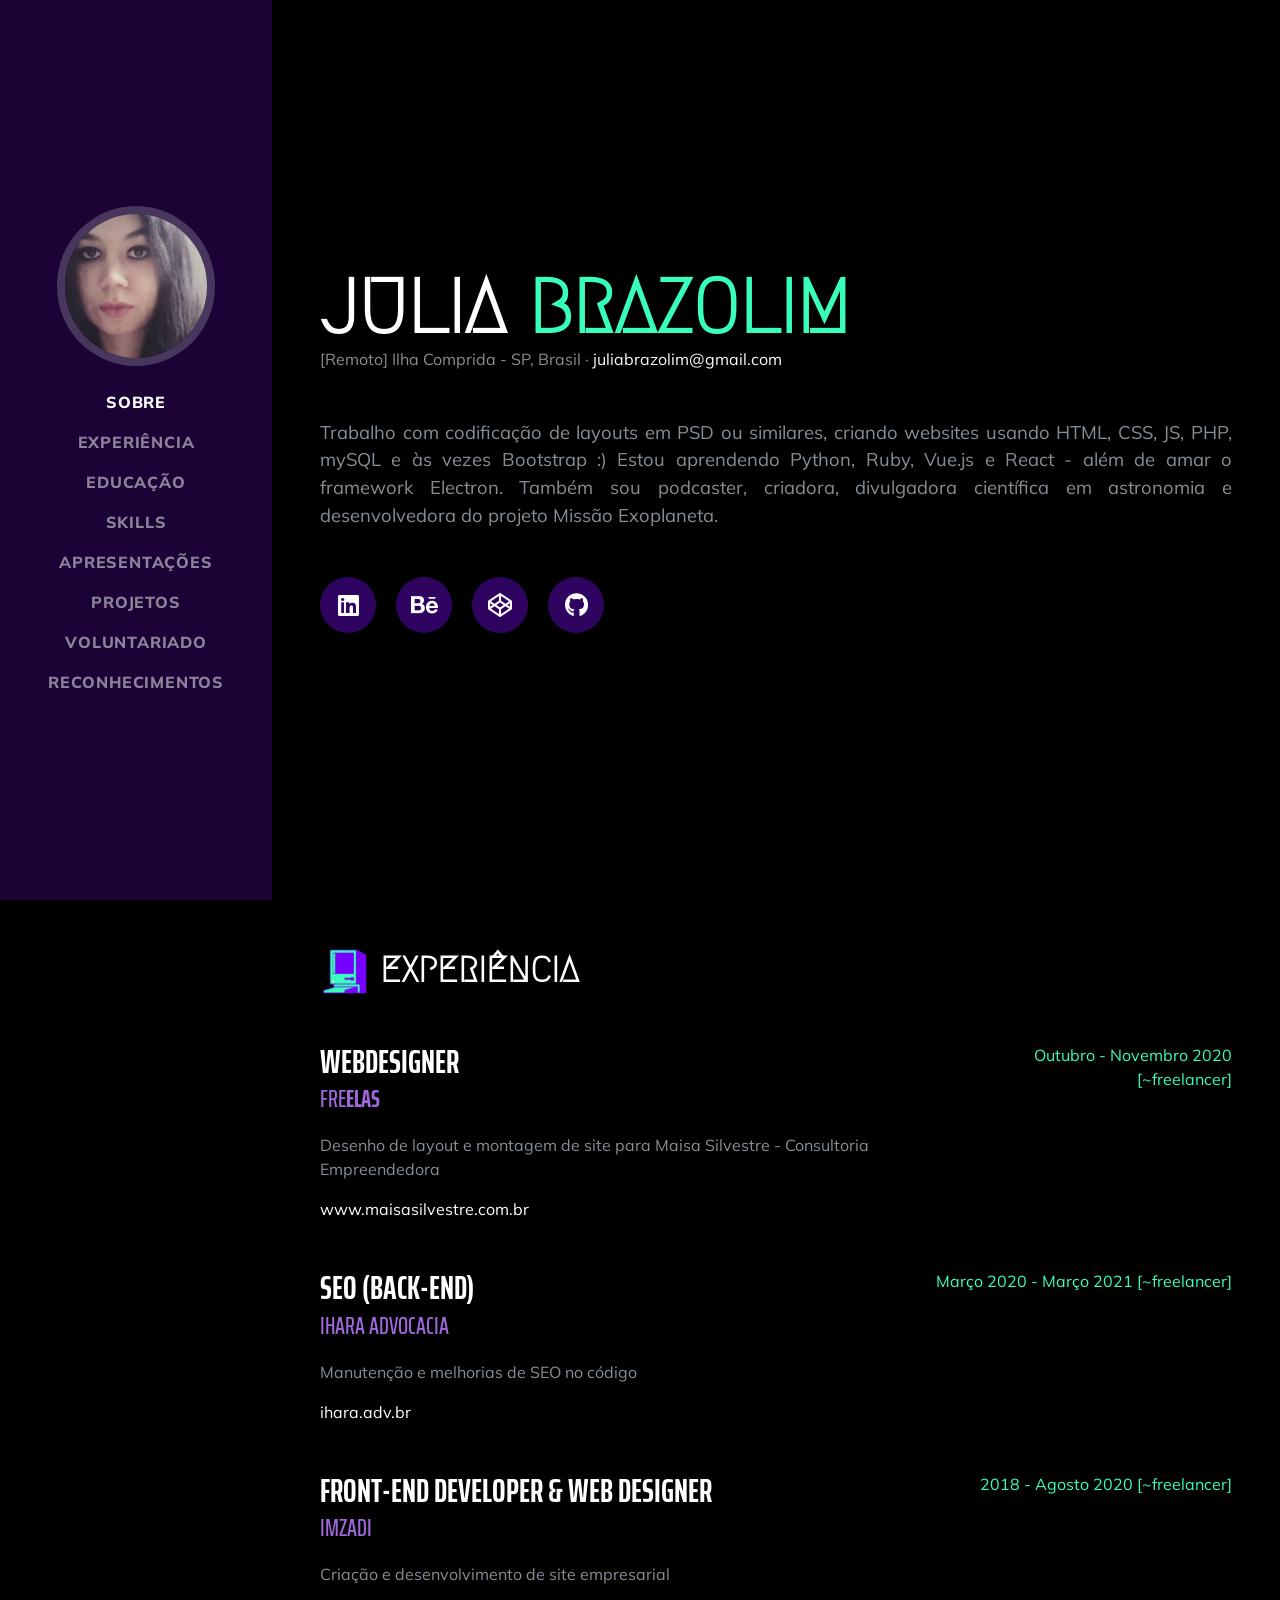
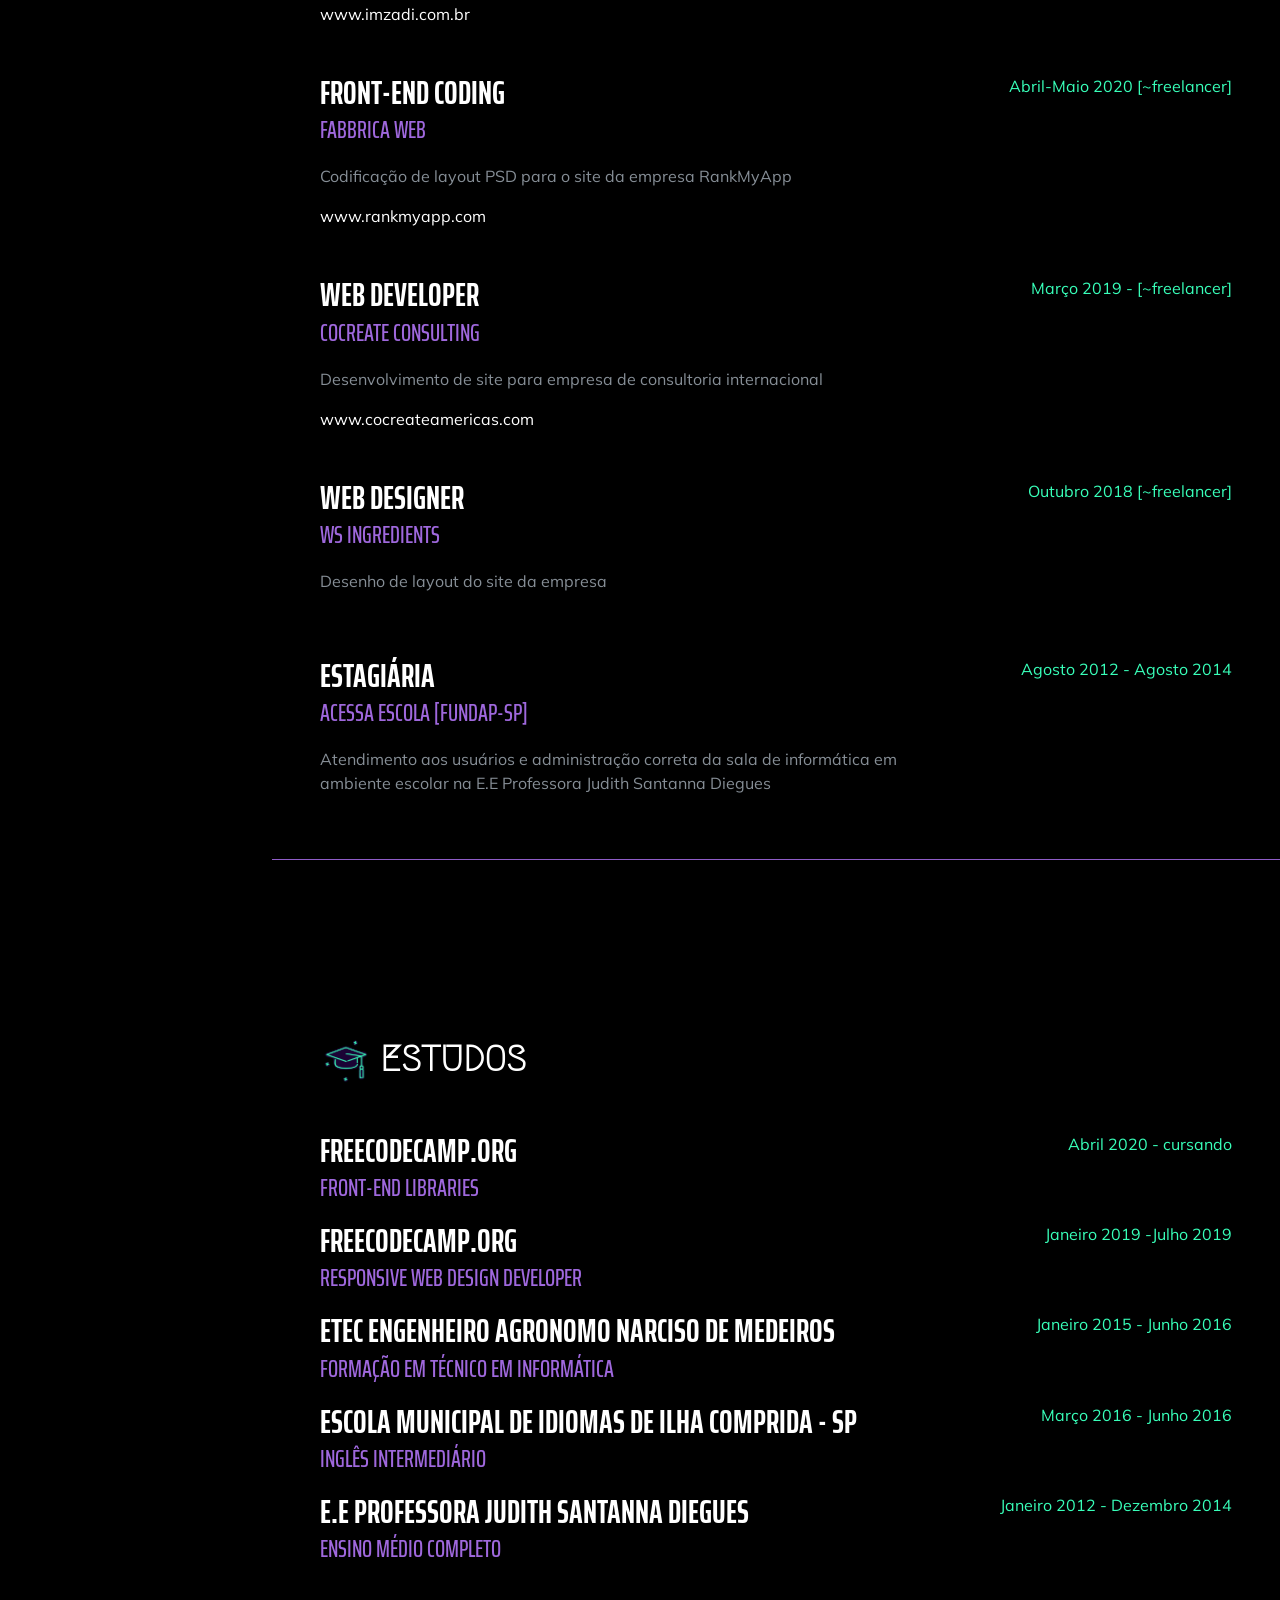
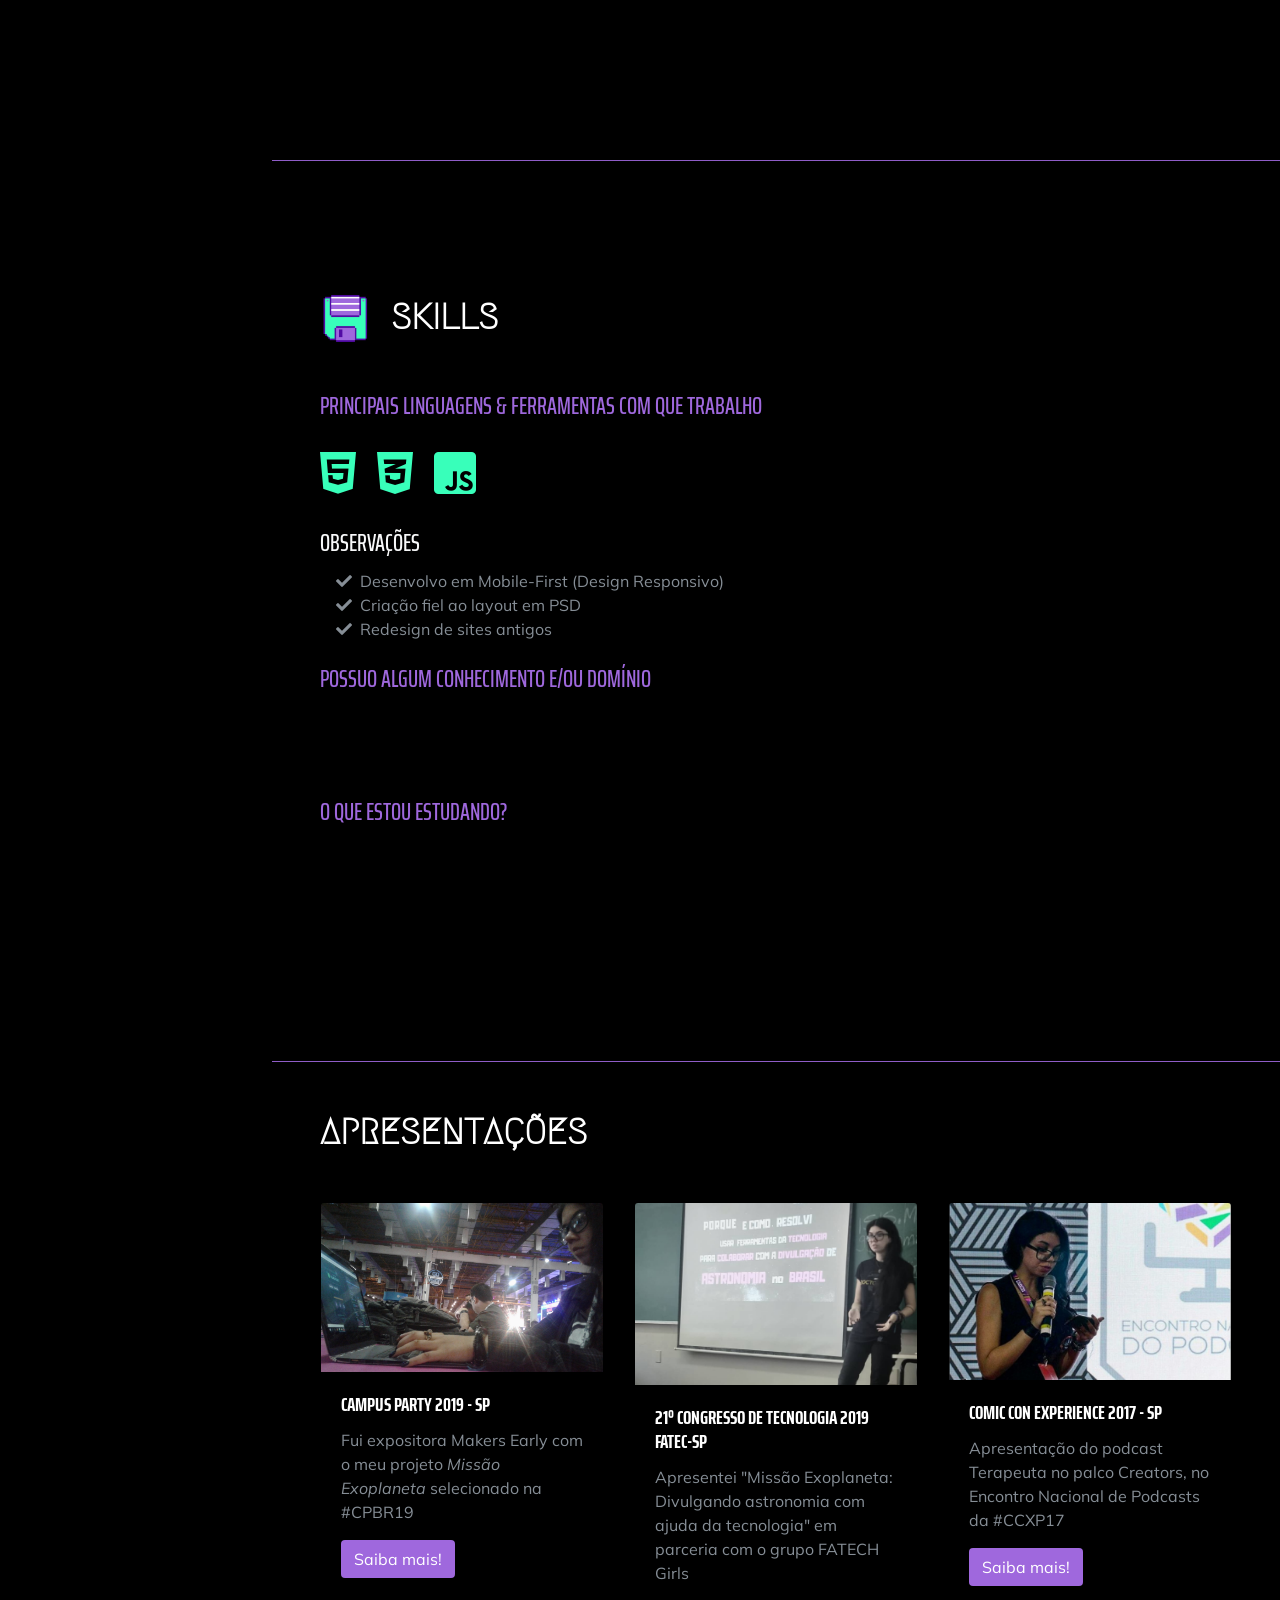
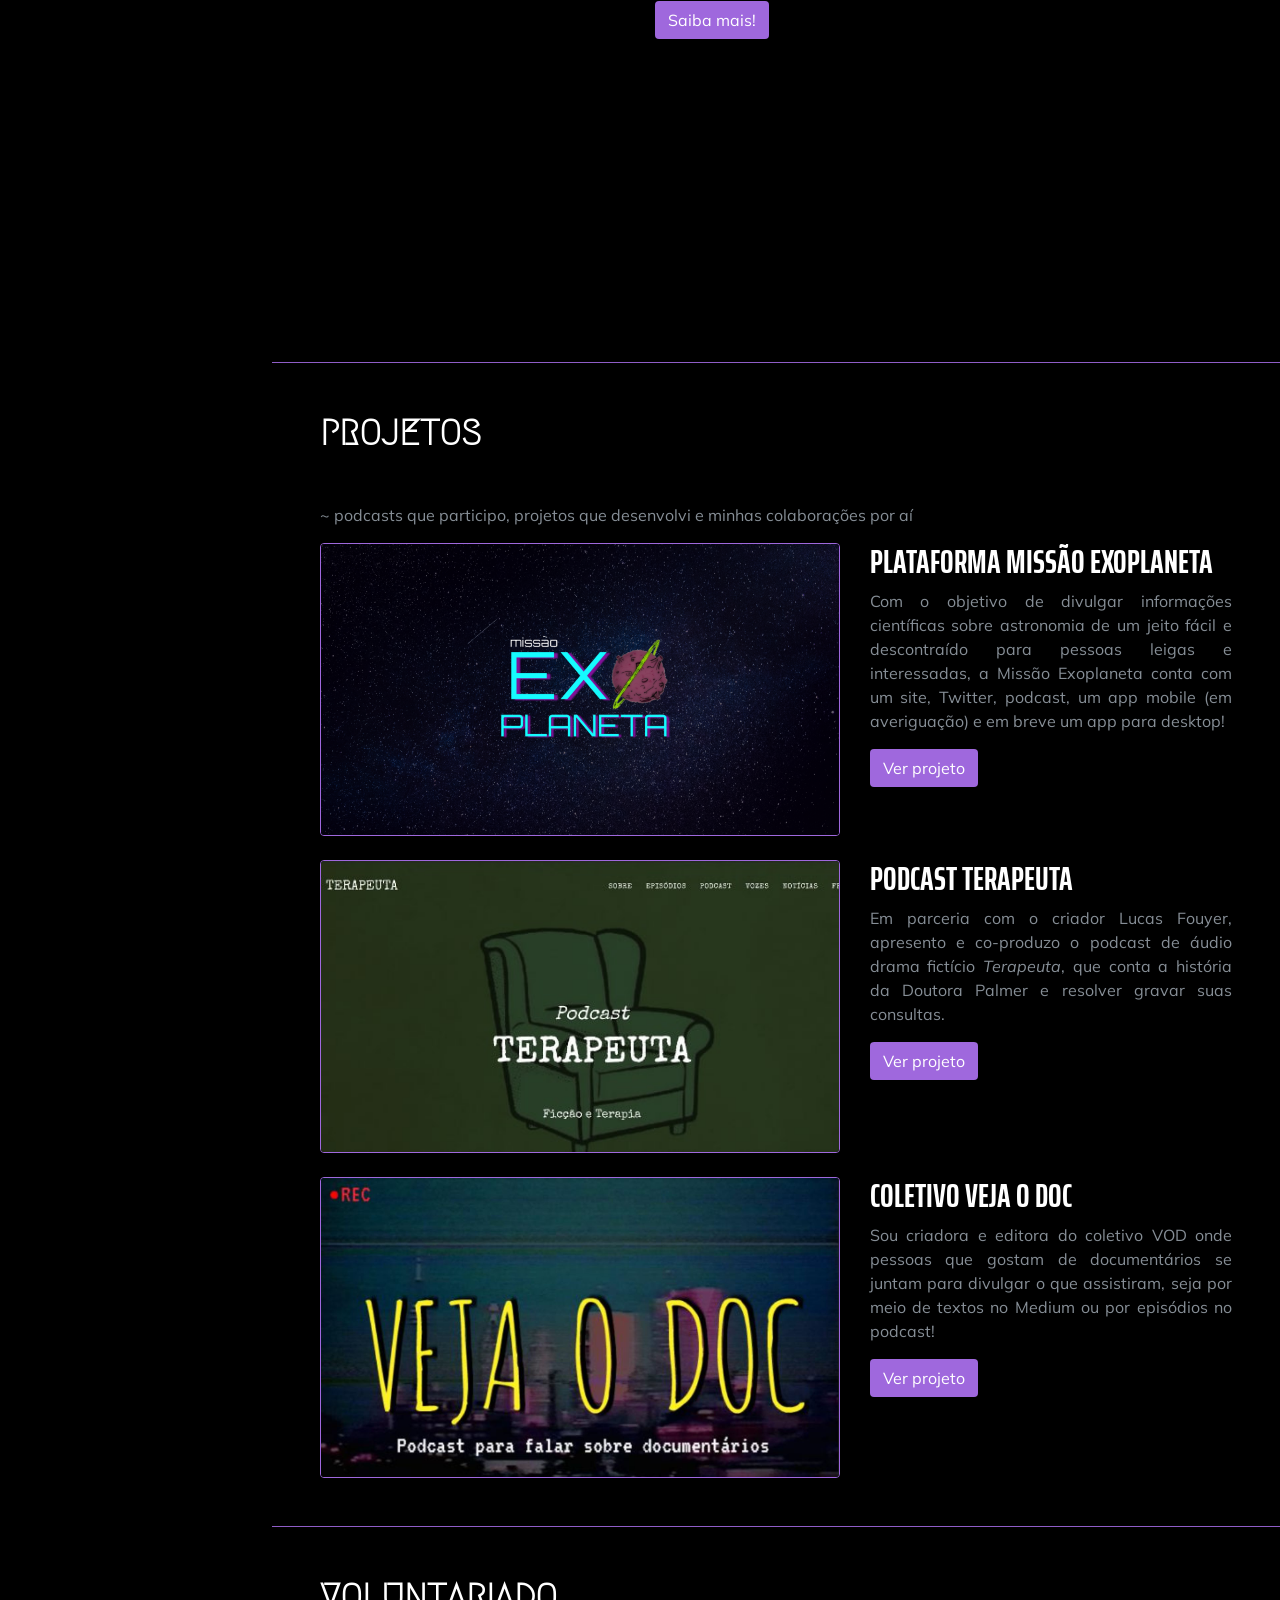
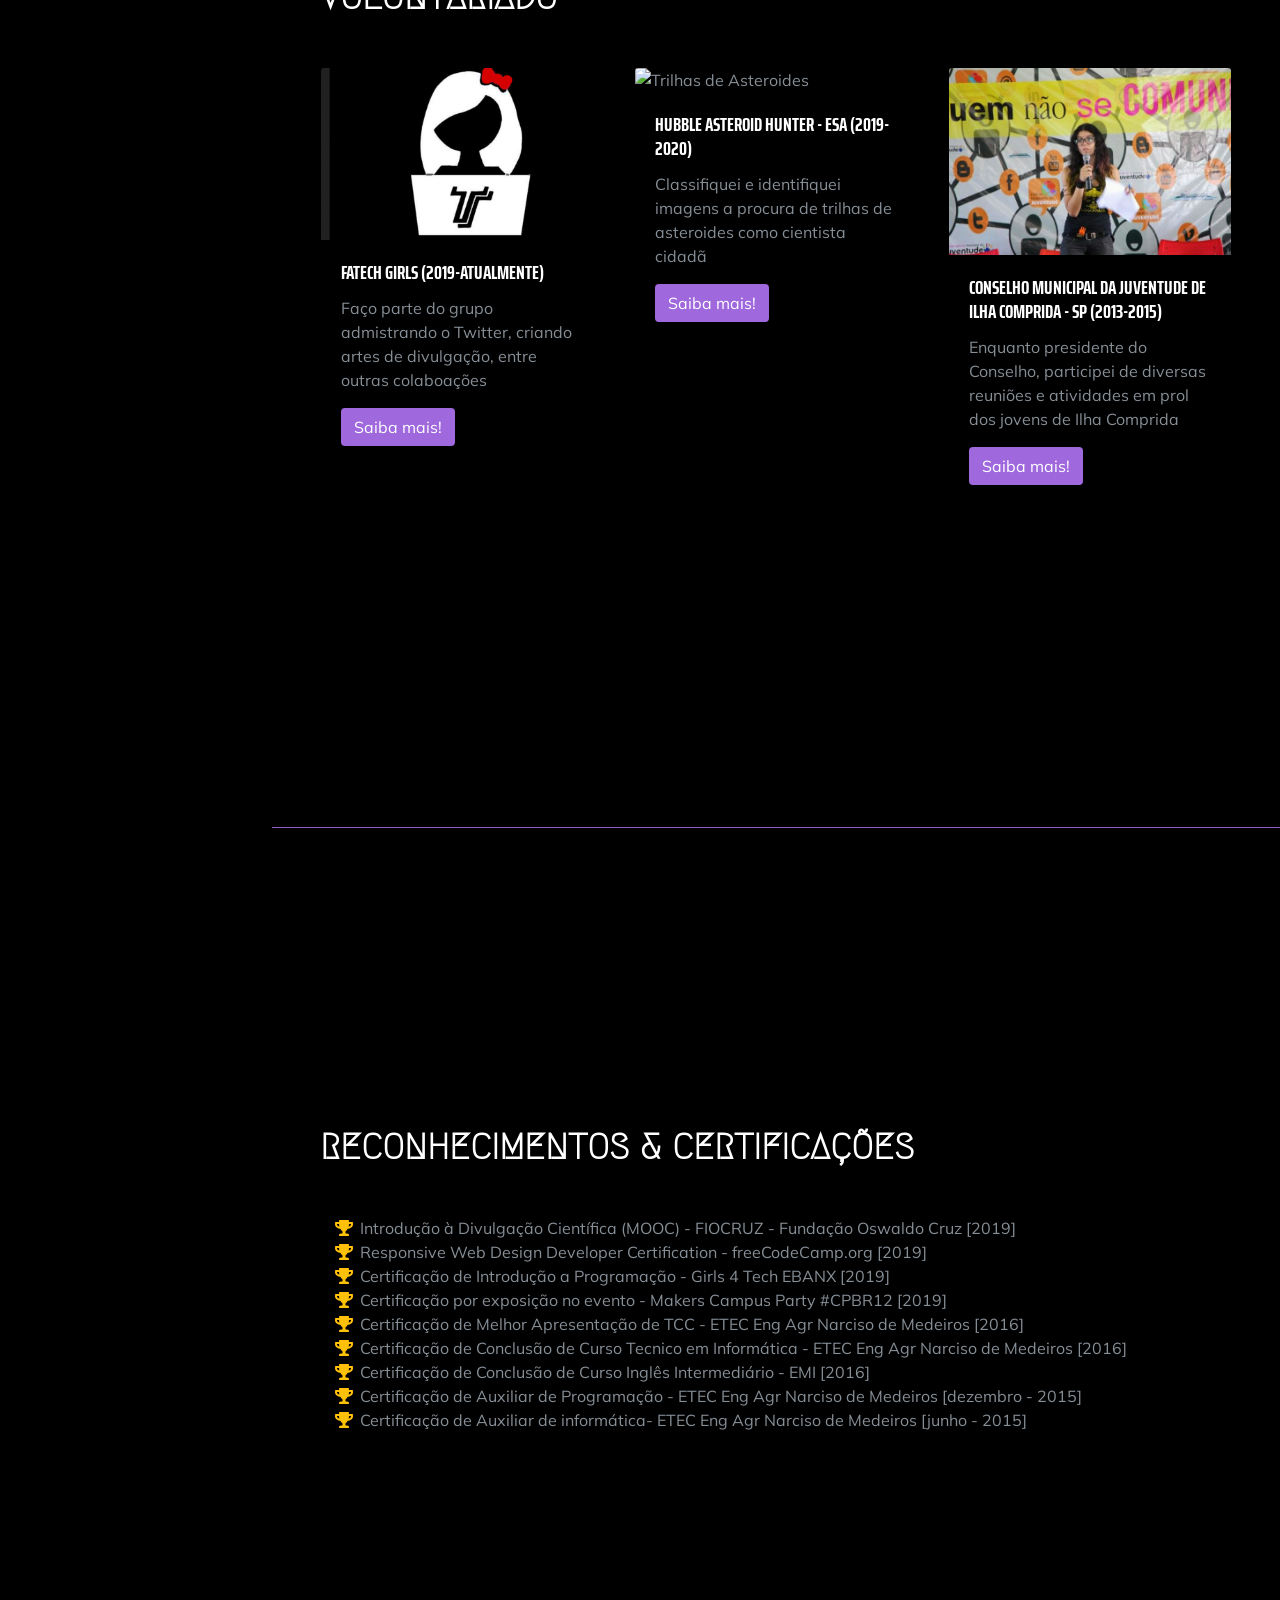
==== index.html @ 1d04bfb9 "Update index.html" ====
<!DOCTYPE html>
<html lang="pt-br">
  <head>
    <meta charset="utf-8">
    <title>Portfólio | Julia Brazolim</title>
    <meta name="description" content="Portfólio Julia Brazolim">
    <meta name="author" content="Julia Brazolim">
    <meta name="viewport" content="width=device-width, initial-scale=1, shrink-to-fit=no">

    <!-- Open Graph / Facebook -->
    <meta property="og:type" content="website">
    <meta property="og:url" content="https://metatags.io/">
    <meta property="og:title" content="Julia Brazolim">
    <meta property="og:description" content="Portfólio">
    <meta property="og:image" content="https://user-images.githubusercontent.com/13179312/92282298-ad3a2300-eed3-11ea-9724-d0e8ed82a67a.png">

    <!-- Twitter -->
    <meta property="twitter:card" content="summary_large_image">
    <meta property="twitter:url" content="https://metatags.io/">
    <meta property="twitter:title" content="Julia Brazolim">
    <meta property="twitter:description" content="Portfólio">
    <meta property="twitter:image" content="https://user-images.githubusercontent.com/13179312/92282298-ad3a2300-eed3-11ea-9724-d0e8ed82a67a.png">

    <!-- Bootstrap core CSS -->
    <link rel="stylesheet" href="https://stackpath.bootstrapcdn.com/bootstrap/4.5.2/css/bootstrap.min.css" integrity="sha384-JcKb8q3iqJ61gNV9KGb8thSsNjpSL0n8PARn9HuZOnIxN0hoP+VmmDGMN5t9UJ0Z" crossorigin="anonymous">

    <!-- Custom fonts for this template -->
    <link href="https://fonts.googleapis.com/css?family=Saira+Extra+Condensed:500,700" rel="stylesheet">
    <link href="https://fonts.googleapis.com/css?family=Muli:400,400i,800,800i" rel="stylesheet">
    <link href="https://fonts.googleapis.com/css?family=Megrim" rel="stylesheet">
    <!-- Font Awesome -->
    <link rel="stylesheet" href="https://use.fontawesome.com/releases/v5.6.3/css/all.css" integrity="sha384-UHRtZLI+pbxtHCWp1t77Bi1L4ZtiqrqD80Kn4Z8NTSRyMA2Fd33n5dQ8lWUE00s/" crossorigin="anonymous">
    <!-- Devicon -->
    <link rel="stylesheet" href="https://cdn.jsdelivr.net/gh/devicons/devicon@master/devicon.min.css">
    <!-- Custom styles for this template -->
    <link href="css/resume.min.css" rel="stylesheet">

  </head>
  <body>
    <nav class="navbar navbar-expand-lg navbar-dark bg-primary fixed-top" id="sideNav">
      <a class="navbar-brand js-scroll-trigger" href="#page-top">
        <span class="d-block d-lg-none">Julia Brazolim</span>
        <span class="d-none d-lg-block">
          <img class="img-fluid img-profile rounded-circle mx-auto mb-2" src="img/profile.png" alt="">
        </span>
      </a>
      <button class="navbar-toggler" type="button" data-toggle="collapse" data-target="#navbarSupportedContent" aria-controls="navbarSupportedContent" aria-expanded="false" aria-label="Toggle navigation">
        <span class="navbar-toggler-icon"></span>
      </button>
      <div class="collapse navbar-collapse" id="navbarSupportedContent">
        <ul class="navbar-nav">
          <li class="nav-item">
            <a class="nav-link js-scroll-trigger" href="#about">Sobre</a>
          </li>
          <li class="nav-item">
            <a class="nav-link js-scroll-trigger" href="#experience">Experiência</a>
          </li>
          <li class="nav-item">
            <a class="nav-link js-scroll-trigger" href="#education">Educação</a>
          </li>
          <li class="nav-item">
            <a class="nav-link js-scroll-trigger" href="#skills">Skills</a>
          </li>
          <li class="nav-item">
            <a class="nav-link js-scroll-trigger" href="#apresentations">Apresentações</a>
          </li>
          <li class="nav-item">
            <a class="nav-link js-scroll-trigger" href="#projetos">Projetos</a>
          </li>
          <li class="nav-item">
            <a class="nav-link js-scroll-trigger" href="#voluntariado">Voluntariado</a>
          </li>
          <li class="nav-item">
            <a class="nav-link js-scroll-trigger" href="#awards">Reconhecimentos</a>
          </li>
        </ul>
      </div>
    </nav>

    <div class="container-fluid p-0">
      <section class="resume-section p-3 p-lg-5 d-flex align-items-center" id="about">
        <div class="w-100">
          <h1 id="titulo" class="mb-0">Julia
            <span class="text-primary">Brazolim</span>
          </h1>
          <div class=" mb-5">[Remoto] Ilha Comprida - SP, Brasil ·
            <a href="mailto:juliabrazolim@gmail.com">juliabrazolim@gmail.com</a>
          </div>
          <p class="lead mb-5 text-justify"> Trabalho com codificação de layouts em PSD ou similares, criando websites usando HTML, CSS, JS, PHP, mySQL e às vezes Bootstrap :) Estou aprendendo Python, Ruby, Vue.js e React - além de amar o framework Electron. Também sou podcaster, criadora, divulgadora científica em astronomia e desenvolvedora do projeto Missão Exoplaneta.</p>
          <div class="social-icons">
            <a href="https://www.linkedin.com/in/julia-brazolim/" title="LinkedIn">
              <i class="fab fa-linkedin"></i>
            </a>
            <a href="https://www.behance.net/juliabrazolim" title="Behance">
              <i class="fab fa-behance"></i>
            </a>
            <a href="https://codepen.io/juliabrazolim" title="Codepen">
              <i class="fab fa-codepen"></i>
            </a>
            <a href="https://github.com/JuliaBrazolim" title="Github">
              <i class="fab fa-github"></i>
            </a>
          </div>
        </div>
      </section>

      <section class="resume-section p-3 p-lg-5 d-flex justify-content-center" id="experience">
        <div class="w-100">
          <h2 class="mb-5" id="titulo"><img class="icon-topic" src="img/iconex.png">Experiência</h2>
          
          <div class="resume-item d-flex flex-column flex-md-row justify-content-between mb-5">
            <div class="resume-content">
              <h3 class="mb-0">Webdesigner</h3>
              <div class="subheading mb-3 title-company">FRE<strong>ELAS</strong></div>
              <p>Desenho de layout e montagem de site para Maisa Silvestre - Consultoria Empreendedora</p>
              <a href="https://www.maisasilvestre.com.br/">www.maisasilvestre.com.br</a>
            </div>
            <div class="resume-date text-md-right">
              <span class="text-primary">Outubro - Novembro 2020 [~freelancer]</span>
            </div>
          </div>

          <div class="resume-item d-flex flex-column flex-md-row justify-content-between mb-5">
            <div class="resume-content">
              <h3 class="mb-0">SEO (back-end)</h3>
              <div class="subheading mb-3 title-company">IHARA Advocacia</div>
              <p>Manutenção e melhorias de SEO no código</p>
              <a href="https://ihara.adv.br/">ihara.adv.br</a>
            </div>
            <div class="resume-date text-md-right">
              <span class="text-primary">Março 2020 - Março 2021 [~freelancer]</span>
            </div>
          </div>

          <div class="resume-item d-flex flex-column flex-md-row justify-content-between mb-5">
            <div class="resume-content">
              <h3 class="mb-0">Front-End Developer & Web Designer</h3>
              <div class="subheading mb-3 title-company">IMZADI</div>
              <p>Criação e desenvolvimento de site empresarial</p>
              <a href="https://www.imzadi.com.br">www.imzadi.com.br</a>
            </div>
            <div class="resume-date text-md-right">
              <span class="text-primary"> 2018 - Agosto 2020 [~freelancer]</span>
            </div>
          </div>

          <div class="resume-item d-flex flex-column flex-md-row justify-content-between mb-5">
            <div class="resume-content">
              <h3 class="mb-0">Front-End Coding</h3>
              <div class="subheading mb-3 title-company">Fabbrica Web</div>
              <p>Codificação de layout PSD para o site da empresa RankMyApp</p>
              <a href="https://www.rankmyapp.com/">www.rankmyapp.com</a>
            </div>
            <div class="resume-date text-md-right">
              <span class="text-primary">Abril-Maio 2020 [~freelancer]</span>
            </div>
          </div>

          <div class="resume-item d-flex flex-column flex-md-row justify-content-between mb-5">
            <div class="resume-content">
              <h3 class="mb-0">Web Developer</h3>
              <div class="subheading mb-3 title-company">CoCreate Consulting</div>
              <p>Desenvolvimento de site para empresa de consultoria internacional</p>
              <a href="https://www.cocreateamericas.com/">www.cocreateamericas.com</a>
            </div>
            <div class="resume-date text-md-right">
              <span class="text-primary">Março 2019 -  [~freelancer]</span>
            </div>
          </div>

          <div class="resume-item d-flex flex-column flex-md-row justify-content-between mb-5">
            <div class="resume-content">
              <h3 class="mb-0">Web Designer</h3>
              <div class="subheading mb-3 title-company">WS Ingredients</div>
              <p>Desenho de layout do site da empresa</p>
            </div>
            <div class="resume-date text-md-right">
              <span class="text-primary">Outubro 2018 [~freelancer]</span>
            </div>
          </div>

          <div class="resume-item d-flex flex-column flex-md-row justify-content-between">
            <div class="resume-content">
              <h3 class="mb-0">Estagiária</h3>
              <div class="subheading mb-3 title-company">Acessa Escola [FUNDAP-SP]</div>
              <p>Atendimento aos usuários e administração correta da sala de informática em ambiente escolar na E.E Professora Judith Santanna Diegues</p>
            </div>
            <div class="resume-date text-md-right">
              <span class="text-primary">Agosto 2012 - Agosto 2014</span>
            </div>
          </div>

        </div>
      </section>

      <hr class="line-purple m-0">

      <section class="resume-section p-3 p-lg-5 d-flex align-items-center" id="education">
        <div class="w-100">
          <h2 class="mb-5" id="titulo"><img class="icon-topic" src="img/iconed.png">Estudos</h2>

          <div class="resume-item d-flex flex-column flex-md-row justify-content-between">
            <div class="resume-content">
              <h3 class="mb-0">freeCodeCamp.org</h3>
              <div class="subheading mb-3 title-company">Front-End Libraries</div>
            </div>
            <div class="resume-date text-md-right">
              <span class="text-primary">Abril 2020 - cursando</span>
            </div>
          </div>

          <div class="resume-item d-flex flex-column flex-md-row justify-content-between">
            <div class="resume-content">
              <h3 class="mb-0">freeCodeCamp.org</h3>
              <div class="subheading mb-3 title-company">Responsive Web Design Developer</div>
            </div>
            <div class="resume-date text-md-right">
              <span class="text-primary">Janeiro 2019 -Julho 2019</span>
            </div>
          </div>

          <div class="resume-item d-flex flex-column flex-md-row justify-content-between">
            <div class="resume-content">
              <h3 class="mb-0">ETEC Engenheiro Agronomo Narciso de Medeiros</h3>
              <div class="subheading mb-3 title-company">Formação em Técnico em informática</div>
            </div>
            <div class="resume-date text-md-right">
              <span class="text-primary">Janeiro 2015 - Junho 2016</span>
            </div>
          </div>

          <div class="resume-item d-flex flex-column flex-md-row justify-content-between">
            <div class="resume-content">
              <h3 class="mb-0">Escola Municipal de Idiomas de Ilha Comprida - SP</h3>
              <div class="subheading mb-3 title-company">Inglês Intermediário</div>
            </div>
            <div class="resume-date text-md-right">
              <span class="text-primary">Março 2016 - Junho 2016</span>
            </div>
          </div>

          <div class="resume-item d-flex flex-column flex-md-row justify-content-between">
            <div class="resume-content">
              <h3 class="mb-0">E.E Professora Judith Santanna Diegues</h3>
              <div class="subheading mb-3 title-company">Ensino Médio Completo</div>
            </div>
            <div class="resume-date text-md-right">
              <span class="text-primary">Janeiro 2012 - Dezembro 2014</span>
            </div>
          </div>

        </div>
      </section>

      <hr class="line-purple m-0">

      <section class="resume-section p-3 p-lg-5 d-flex align-items-center" id="skills">
        <div class="w-100">
          <h2 class="mb-5" id="titulo"><img class="icon-topic" src="img/iconsk.png"> Skills</h2>

          <h2 class="subheading mb-3 title-company">Principais linguagens &amp; Ferramentas com que Trabalho</h2>
          <ul class="list-inline dev-icons" id="colorIcon">
            <li class="list-inline-item" title="HTML5">
              <i class="fab fa-html5"></i>
            </li>
            <li class="list-inline-item" title="CCS3">
              <i class="fab fa-css3-alt"></i>
            </li>
            <li class="list-inline-item" title="JavaScript">
              <i class="fab fa-js-square"></i>
            </li>
            <li class="list-inline-item" title="jQuery">
              <i class="devicon-jquery-plain"></i>
            </li>
            <li class="list-inline-item">
              <i class="devicon-php-plain" title="PHP"></i>
            </li>
            <li class="list-inline-item">
              <i class="devicon-bootstrap-plain" title="Bootstrap 4"></i>
            </li>
          </ul>

          <div class="subheading text-light mb-2">Observações</div>
          <ul class="fa-ul mb-4">
            <li>
              <i class="fa-li fa fa-check"></i>
              Desenvolvo em Mobile-First (Design Responsivo)</li>
            <li>
              <i class="fa-li fa fa-check"></i>
              Criação fiel ao layout em PSD</li>
            <li>
              <i class="fa-li fa fa-check"></i>
              Redesign de sites antigos</li>
          </ul>

          <h2 class="subheading mb-3 title-company">Possuo algum conhecimento e/ou domínio</h2>
          <ul class="list-inline dev-icons" id="colorIcon">
            <li class="list-inline-item">
              <i class="devicon-wordpress-plain" title="Wordpress"></i>
            </li>
            <li class="list-inline-item" title="mySQL">
              <i class="devicon-mysql-plain"></i>
            </li>
            <li class="list-inline-item">
              <i class="devicon-electron-original" title="Electron"></i>
            </li>
            <li class="list-inline-item">
              <i class="devicon-nodejs-plain" title="Node.js"></i>
            </li>
            <li class="list-inline-item">
              <i class="devicon-npm-original-wordmark" title="NPM"></i>
            </li>
            <li class="list-inline-item">
              <i class="devicon-git-plain" title="Git"></i>
            </li>
            <li class="list-inline-item">
              <i class="devicon-github-plain" title="Github"></i>
            </li>
            <li class="list-inline-item">
              <i class="devicon-java-plain" title="JAVA"></i>
            </li>
            <li class="list-inline-item" title="Ruby">
              <i class="devicon-ruby-plain"></i>
            </li>
          </ul>

          <h2 class="subheading mb-3 title-company">O que estou estudando?</h2>
          <ul class="list-inline dev-icons" id="colorIcon">
          <li class="list-inline-item" title="Ruby">
            <i class="devicon-ruby-plain"></i>
          </li>
          <li class="list-inline-item">
            <i class="devicon-python-plain" title="Python"></i>
          </li>
          <li class="list-inline-item">
            <i class="devicon-react-plain" title="React"></i>
          </li>
        </ul>
      </div>
    </section>

    <hr class="line-purple m-0">

    <section class="resume-section p-3 p-lg-5 d-flex justify-content-center" id="apresentations">
      <div class="w-100">
        <h2 class="mb-5" id="titulo">Apresentações</h2>
        <div class="row">

          <div class="col-sm-4">
            <div class="card carde">
              <img class="card-img-top" src="img/cpbr.jpg" alt="Julia digitando no notebook">
              <div class="card-body">
                <h5 class="card-title">Campus Party 2019 - SP</h5>
                <p class="card-text">Fui expositora Makers Early com o meu projeto <i>Missão Exoplaneta</i> selecionado na #CPBR19</p>
                <a href="#" class="btn btn1">Saiba mais!</a>
              </div>
            </div>
          </div>

          <div class="col-sm-4">
            <div class="card carde">
              <img class="card-img-top" src="img/fatec-sp.png" alt="Julia apresentando uma palestra em sala de aula">
              <div class="card-body">
                <h5 class="card-title">21º Congresso de Tecnologia 2019 FATEC-SP</h5>
                <p class="card-text">Apresentei "Missão Exoplaneta: Divulgando astronomia com ajuda da tecnologia" em parceria com o grupo FATECH Girls</p>
                <a href="https://www.instagram.com/p/B3dU7QtHg2m/" class="btn btn1">Saiba mais!</a>
              </div>
            </div>
          </div>

          <div class="col-sm-4">
            <div class="card carde">
              <img class="card-img-top" src="img/ccxp.jpg" alt="Julia com um microfone">
              <div class="card-body">
                <h5 class="card-title">Comic Con Experience 2017 - SP </h5>
                <p class="card-text">Apresentação do podcast Terapeuta no palco Creators, no Encontro Nacional de Podcasts da #CCXP17</p>
                <a href="http://www.terapeutapodcast.com.br/ccxp2017.html" class="btn btn1">Saiba mais!</a>
              </div>
            </div>
          </div>

        </div>
      </div>
    </section>

    <hr class="line-purple m-0">

    <section class="resume-section p-3 p-lg-5 d-flex justify-content-center" id="projetos">
      <div class="w-100">
        <h2 class="mb-5" id="titulo">Projetos</h2>
        <p>~ podcasts que participo, projetos que desenvolvi e minhas colaborações por aí</p>
        <!-- Project 1 -->
        <div class="row mb-4">
          <div class="col-md-7">
            <a href="https://www.missaoexoplaneta.com.br">
              <img class="img-fluid rounded mb-3 mb-md-0 detail-img" src="img/projetome.png" alt="Logo Missão Exopaneta">
            </a>
          </div>
          <div class="col-md-5">
            <h3>Plataforma Missão Exoplaneta</h3>
            <p class="text-justify">Com o objetivo de divulgar informações científicas sobre astronomia de um jeito fácil e descontraído para pessoas leigas e interessadas, a Missão
              Exoplaneta conta com um site, Twitter, podcast, um app mobile (em averiguação) e em breve um app para desktop!</p>
              <a class="btn btn1" href="https://www.missaoexoplaneta.com.br" target="_blank">Ver projeto</a>
            </div>
          </div>

          <!-- Project 2 -->
          <div class="row mb-4">
            <div class="col-md-7">
              <a href="#">
                <img class="img-fluid rounded mb-3 mb-md-0 detail-img" src="img/projetote.jpg" alt="Terapeuta Logo">
              </a>
            </div>
            <div class="col-md-5">
              <h3>Podcast Terapeuta</h3>
              <p class="text-justify">Em parceria com o criador Lucas Fouyer, apresento e co-produzo o podcast de áudio drama fictício <i>Terapeuta</i>, que
                conta a história da Doutora Palmer e resolver gravar suas consultas.</p>
              <a class="btn btn1" href="www.terapeutapodcast.com.br" target="_blank">Ver projeto</a>
            </div>
          </div>

          <!-- Project 3 -->
          <div class="row">
            <div class="col-md-7">
              <a href="#">
                <img class="img-fluid rounded mb-3 mb-md-0 detail-img" src="img/projetovod.png" alt="Veja o Doc logo">
              </a>
            </div>
            <div class="col-md-5">
              <h3>Coletivo Veja o Doc</h3>
              <p class="text-justify">Sou criadora e editora do coletivo VOD onde pessoas que gostam de documentários se juntam para divulgar o que assistiram,
              seja por meio de textos no Medium ou por episódios no podcast!</p>
              <a class="btn btn1" href="https://medium.com/veja-o-doc" target="_blank">Ver projeto</a>
            </div>
          </div>
      </div>
    </section>

    <hr class="line-purple m-0">
    <section class="resume-section p-3 p-lg-5 d-flex justify-content-center" id="voluntariado">
      <div class="w-100">
        <h2 class="mb-5" id="titulo">Voluntariado</h2>
        <div class="row">

          <div class="col-sm-4">
            <div class="card carde">
              <img class="card-img-top" src="img/fatech.png" alt="Logo Fatech Girls">
              <div class="card-body">
                <h5 class="card-title">Fatech Girls (2019-atualmente)</h5>
                <p class="card-text">Faço parte do grupo admistrando o Twitter, criando artes de divulgação, entre outras colaboações</p>
                <a href="https://fatechgirls.org/nossa-equipe/" class="btn btn1">Saiba mais!</a>
              </div>
            </div>
          </div>

          <div class="col-sm-4">
            <div class="card carde">
              <img class="card-img-top" src="https://miro.medium.com/max/2560/1*apKiTZ1s2rgkdta7yCHslA.png" title="Créditos de Imagem: Hubble Asteroid Hunter/ESA" alt="Trilhas de Asteroides">
              <div class="card-body">
                <h5 class="card-title">Hubble Asteroid Hunter - ESA (2019-2020)</h5>
                <p class="card-text">Classifiquei e identifiquei imagens a procura de trilhas de asteroides como cientista cidadã</p>
                <a href="https://medium.com/blog-exoplaneta/a-experi%C3%AAncia-de-classificar-asteroides-2b9856d9a153" class="btn btn1">Saiba mais!</a>
              </div>
            </div>
          </div>

          <div class="col-sm-4">
            <div class="card carde">
              <img class="card-img-top" src="img/forum.jpg" alt="Card image cap">
              <div class="card-body">
                <h5 class="card-title">Conselho Municipal da Juventude de Ilha Comprida - SP (2013-2015)</h5>
                <p class="card-text">Enquanto presidente do Conselho, participei de diversas reuniões e atividades em prol dos jovens de Ilha Comprida </p>
                <a href="http://www.ovaleemfoco.com.br/2014/04/coordenadoria-da-juventude-lanca.html" class="btn btn1">Saiba mais!</a>
              </div>
            </div>
          </div>

        </div>
      </div>
    </section>

    <hr class="line-purple m-0">

    <section class="resume-section p-3 p-lg-5 d-flex align-items-center" id="awards">
      <div class="w-100">
        <h2 class="mb-5" id="titulo">Reconhecimentos &amp; Certificações</h2>

        <ul class="fa-ul mb-0">
          <li><i class="fa-li fa fa-trophy text-warning"></i>Introdução à Divulgação Científica (MOOC) - FIOCRUZ - Fundação Oswaldo Cruz [2019]</li>
          <li><i class="fa-li fa fa-trophy text-warning"></i>Responsive Web Design Developer Certification - freeCodeCamp.org [2019]</li>
          <li><i class="fa-li fa fa-trophy text-warning"></i>Certificação de Introdução a Programação  -   Girls 4 Tech EBANX [2019]</li>
          <li><i class="fa-li fa fa-trophy text-warning"></i>Certificação por exposição no evento - Makers Campus Party #CPBR12 [2019]</li>
          <li><i class="fa-li fa fa-trophy text-warning"></i>Certificação de Melhor Apresentação de TCC - ETEC Eng Agr Narciso de Medeiros [2016]</li>
          <li><i class="fa-li fa fa-trophy text-warning"></i>Certificação de Conclusão de Curso Tecnico em Informática - ETEC Eng Agr Narciso de Medeiros [2016]</li>
          <li><i class="fa-li fa fa-trophy text-warning"></i>Certificação de Conclusão de Curso Inglês Intermediário - EMI [2016]</li>
          <li><i class="fa-li fa fa-trophy text-warning"></i>Certificação de Auxiliar de Programação - ETEC Eng Agr Narciso de Medeiros [dezembro - 2015]</li>
          <li><i class="fa-li fa fa-trophy text-warning"></i>Certificação de Auxiliar de informática- ETEC Eng Agr Narciso de Medeiros [junho - 2015]</li>
        </ul>
      </div>
    </section>


    </div>

    <!-- JS -->
    <script src="https://code.jquery.com/jquery-3.5.1.slim.min.js" integrity="sha384-DfXdz2htPH0lsSSs5nCTpuj/zy4C+OGpamoFVy38MVBnE+IbbVYUew+OrCXaRkfj" crossorigin="anonymous"></script>
    <script src="https://cdn.jsdelivr.net/npm/popper.js@1.16.1/dist/umd/popper.min.js" integrity="sha384-9/reFTGAW83EW2RDu2S0VKaIzap3H66lZH81PoYlFhbGU+6BZp6G7niu735Sk7lN" crossorigin="anonymous"></script>
    <script src="https://stackpath.bootstrapcdn.com/bootstrap/4.5.2/js/bootstrap.min.js" integrity="sha384-B4gt1jrGC7Jh4AgTPSdUtOBvfO8shuf57BaghqFfPlYxofvL8/KUEfYiJOMMV+rV" crossorigin="anonymous"></script>

    <!-- Custom scripts for this template -->
    <script src="js/resume.min.js"></script>
  </body>
</html>
---- css/resume.min.css ----
/*!
 * Start Bootstrap - Resume v5.0.5 (https://startbootstrap.com/template-overviews/resume)
 * Copyright 2013-2019 Start Bootstrap
 * Licensed under MIT (https://github.com/BlackrockDigital/startbootstrap-resume/blob/master/LICENSE)
 * Code hover image (https://miketricking.github.io/bootstrap-image-hover/)
 */
body{background-color:#000; font-family:Muli,-apple-system,BlinkMacSystemFont,'Segoe UI',Roboto,'Helvetica Neue',Arial,sans-serif,'Apple Color Emoji','Segoe UI Emoji','Segoe UI Symbol','Noto Color Emoji';padding-top:30px;color:#868e96;overflow-x: hidden;}@media (min-width:992px){body{padding-top:0;padding-left:17rem}} h1,h2,h3,h4,h5,h6{font-family:'Saira Extra Condensed',-apple-system,BlinkMacSystemFont,'Segoe UI',Roboto,'Helvetica Neue',Arial,sans-serif,'Apple Color Emoji','Segoe UI Emoji','Segoe UI Symbol','Noto Color Emoji';font-weight:700;text-transform:uppercase;color:#fff} h1{font-size:76px;line-height:5rem;}#titulo{font-family: 'Megrim', cursive;}h2{font-size:36px;}h3{font-size:2rem}p.lead{font-size:1.15rem;font-weight:400}.subheading{text-transform:uppercase;font-weight:500;font-family:'Saira Extra Condensed',-apple-system,BlinkMacSystemFont,'Segoe UI',Roboto,'Helvetica Neue',Arial,sans-serif,'Apple Color Emoji','Segoe UI Emoji','Segoe UI Symbol','Noto Color Emoji';font-size:1.5rem}.social-icons a{display:inline-block;height:3.5rem;width:3.5rem;background-color:#2f0460;color:#fff;border-radius:100%;text-align:center;font-size:1.5rem;line-height:3.5rem;margin-right:1rem}.social-icons a:last-child{margin-right:0}.social-icons a:hover{background-color:#38ffb9;}.dev-icons{font-size:3rem}.dev-icons .list-inline-item i:hover{color:#fff}#sideNav .navbar-nav .nav-item .nav-link{font-weight:800;letter-spacing:.05rem;text-transform:uppercase}#sideNav .navbar-toggler:focus{outline-color:#af0187}@media (min-width:992px){#sideNav{text-align:center;position:fixed;top:0;left:0;display:-webkit-box;display:-ms-flexbox;display:flex;-webkit-box-orient:vertical;-webkit-box-direction:normal;-ms-flex-direction:column;flex-direction:column;width:17rem;height:100vh}#sideNav .navbar-brand{display:-webkit-box;display:-ms-flexbox;display:flex;margin:auto auto 0;padding:.5rem}#sideNav .navbar-brand .img-profile{max-width:10rem;max-height:10rem;border:.5rem solid rgba(255,255,255,.2)}#sideNav .navbar-collapse{display:-webkit-box;display:-ms-flexbox;display:flex;-webkit-box-align:start;-ms-flex-align:start;align-items:flex-start;-webkit-box-flex:0;-ms-flex-positive:0;flex-grow:0;width:100%;margin-bottom:auto}#sideNav .navbar-collapse .navbar-nav{-webkit-box-orient:vertical;-webkit-box-direction:normal;-ms-flex-direction:column;flex-direction:column;width:100%}#sideNav .navbar-collapse .navbar-nav .nav-item{display:block}#sideNav .navbar-collapse .navbar-nav .nav-item .nav-link{display:block}}section.resume-section{padding-top:5rem!important;padding-bottom:5rem!important;max-width:75rem}section.resume-section .resume-item .resume-date{min-width:none}@media (min-width:768px){section.resume-section{min-height:100vh}section.resume-section .resume-item .resume-date{min-width:18rem}}@media (min-width:992px){section.resume-section{padding-top:3rem!important;padding-bottom:3rem!important}}.bg-primary{background-color:#1b0435!important}.text-primary{color:#38ffb9!important}a{color:#fff}a:active,a:focus,a:hover{color:#7700ff}#colorIcon{color:#38ffba;}#span{font-size:25px;color:#9f68dd;}.carde{background-color:#000;}.btn1{background-color:#9f68dd;color:#fff;}.hovereffect{width:100%;height:100%;float:left;overflow:hidden;position:relative;text-align:center;cursor:default}.hovereffect .overlay{width:100%;height:100%;position:absolute;overflow:hidden;top:0;left:0;background-color:rgba(0,0,0,.6);opacity:0;filter:alpha(opacity=0);-webkit-transform:translate(460px,-100px) rotate(180deg);-ms-transform:translate(460px,-100px) rotate(180deg);transform:translate(460px,-100px) rotate(180deg);-webkit-transition:all 0.2s 0.4s ease-in-out;transition:all 0.2s 0.4s ease-in-out}.hovereffect img{display:block;position:relative;-webkit-transition:all 0.2s ease-in;transition:all 0.2s ease-in}.hovereffect h2{text-transform:uppercase;color:#fff;text-align:center;position:relative;font-size:17px;padding:10px;background:rgba(0,0,0,.6)}.hovereffect a.info{display:inline-block;text-decoration:none;padding:7px 14px;text-transform:uppercase;color:#fff;border:1px solid #fff;margin:50px 0 0 0;background-color:transparent;-webkit-transform:translateY(-200px);-ms-transform:translateY(-200px);transform:translateY(-200px);-webkit-transition:all 0.2s ease-in-out;transition:all 0.2s ease-in-out}.hovereffect a.info:hover{box-shadow:0 0 5px #fff}.hovereffect:hover .overlay{opacity:1;filter:alpha(opacity=100);-webkit-transition-delay:0s;transition-delay:0s;-webkit-transform:translate(0,0);-ms-transform:translate(0,0);transform:translate(0,0)}.hovereffect:hover h2{-webkit-transform:translateY(0);-ms-transform:translateY(0);transform:translateY(0);-webkit-transition-delay:0.5s;transition-delay:0.5s}.hovereffect:hover a.info{-webkit-transform:translateY(0);-ms-transform:translateY(0);transform:translateY(0);-webkit-transition-delay:0.3s;transition-delay:0.3s}.gallery{-webkit-column-count:3;-moz-column-count:3;column-count:3;-webkit-column-width:33%;-moz-column-width:33%;column-width:33%}.gallery .pics{-webkit-transition:all 350ms ease;transition:all 350ms ease}.gallery .animation{-webkit-transform:scale(1);-ms-transform:scale(1);transform:scale(1)}@media (max-width:450px){.gallery{-webkit-column-count:1;-moz-column-count:1;column-count:1;-webkit-column-width:100%;-moz-column-width:100%;column-width:100%}}@media (max-width:400px){.btn.filter{padding-left:1.1rem;padding-right:1.1rem}}#port{border:2px solid #7634af;}.icon-topic{width:60px;padding-right:10px;}.title-company{color:#9f68dd;}.line-purple{background-color:#9f68dd;color:#9f68dd;}.progress-code{height:10px;}.detail-img{border:1px solid #9f68dd;}
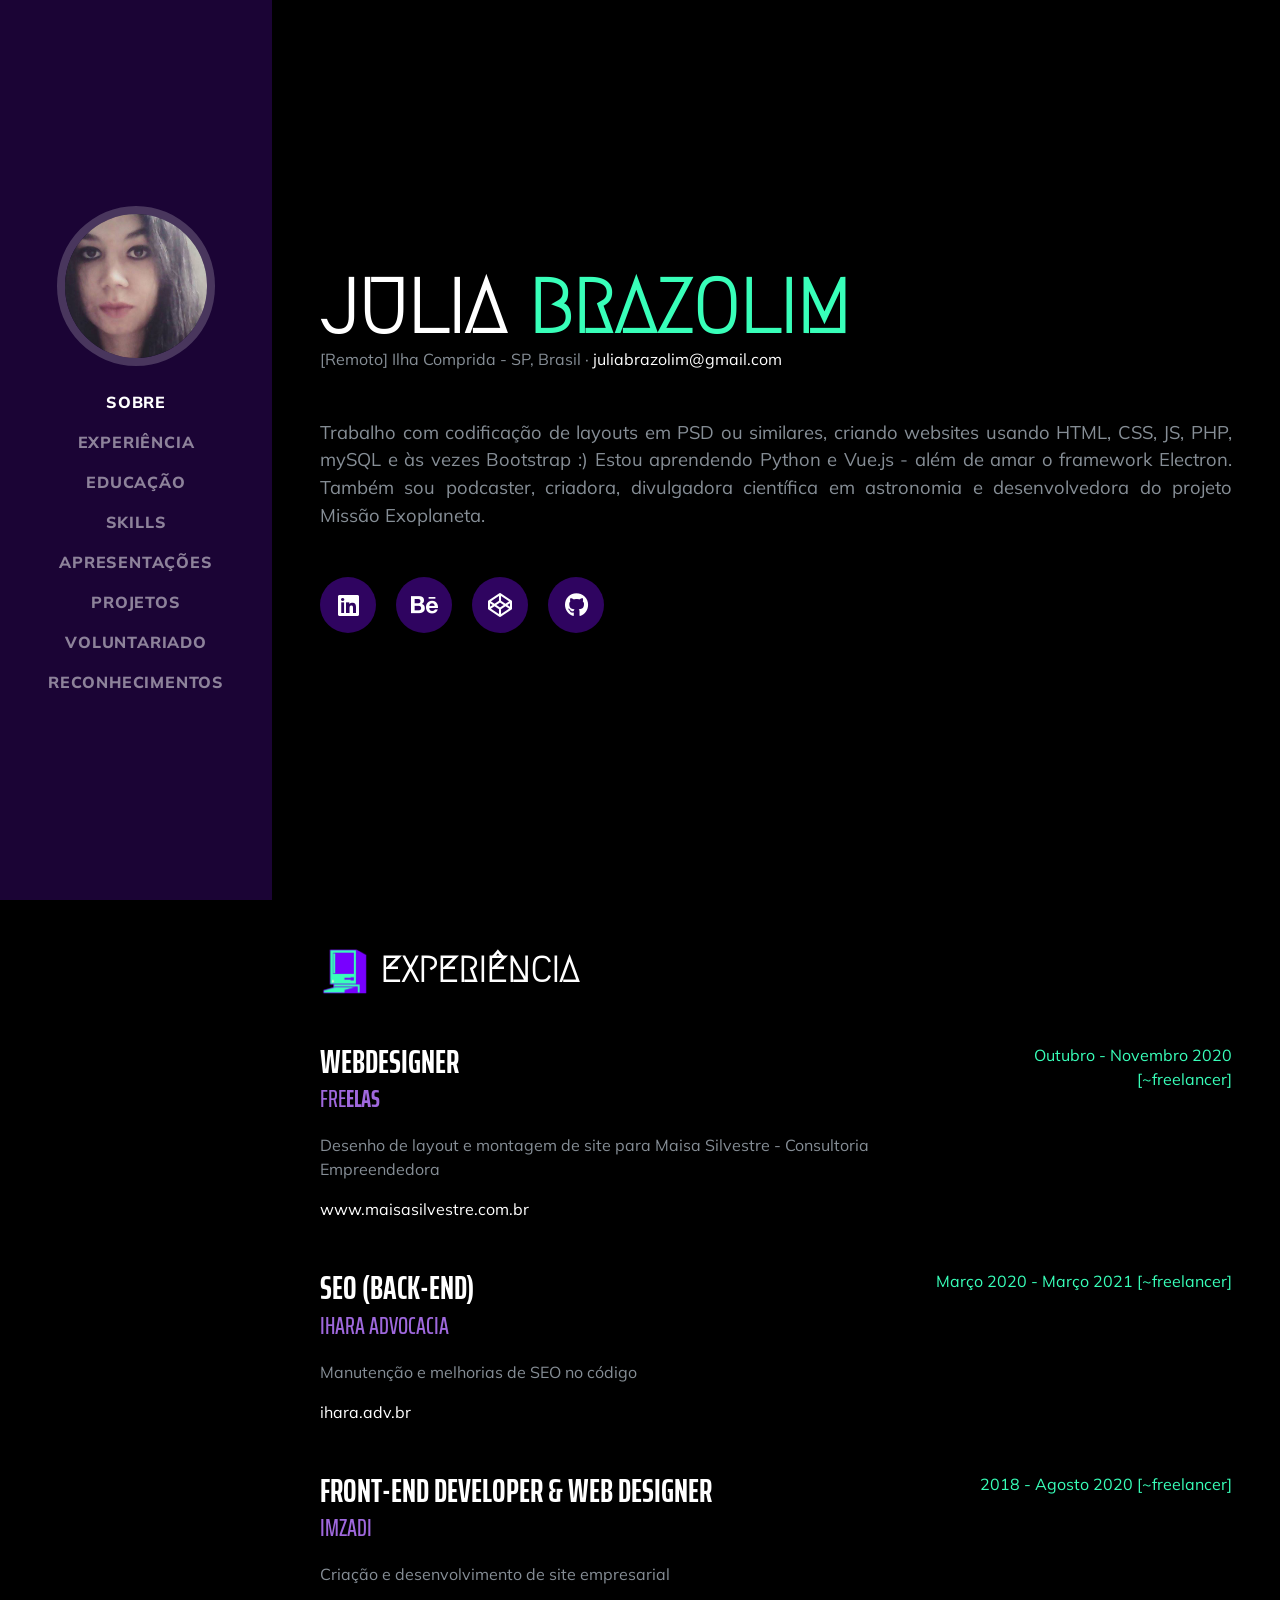
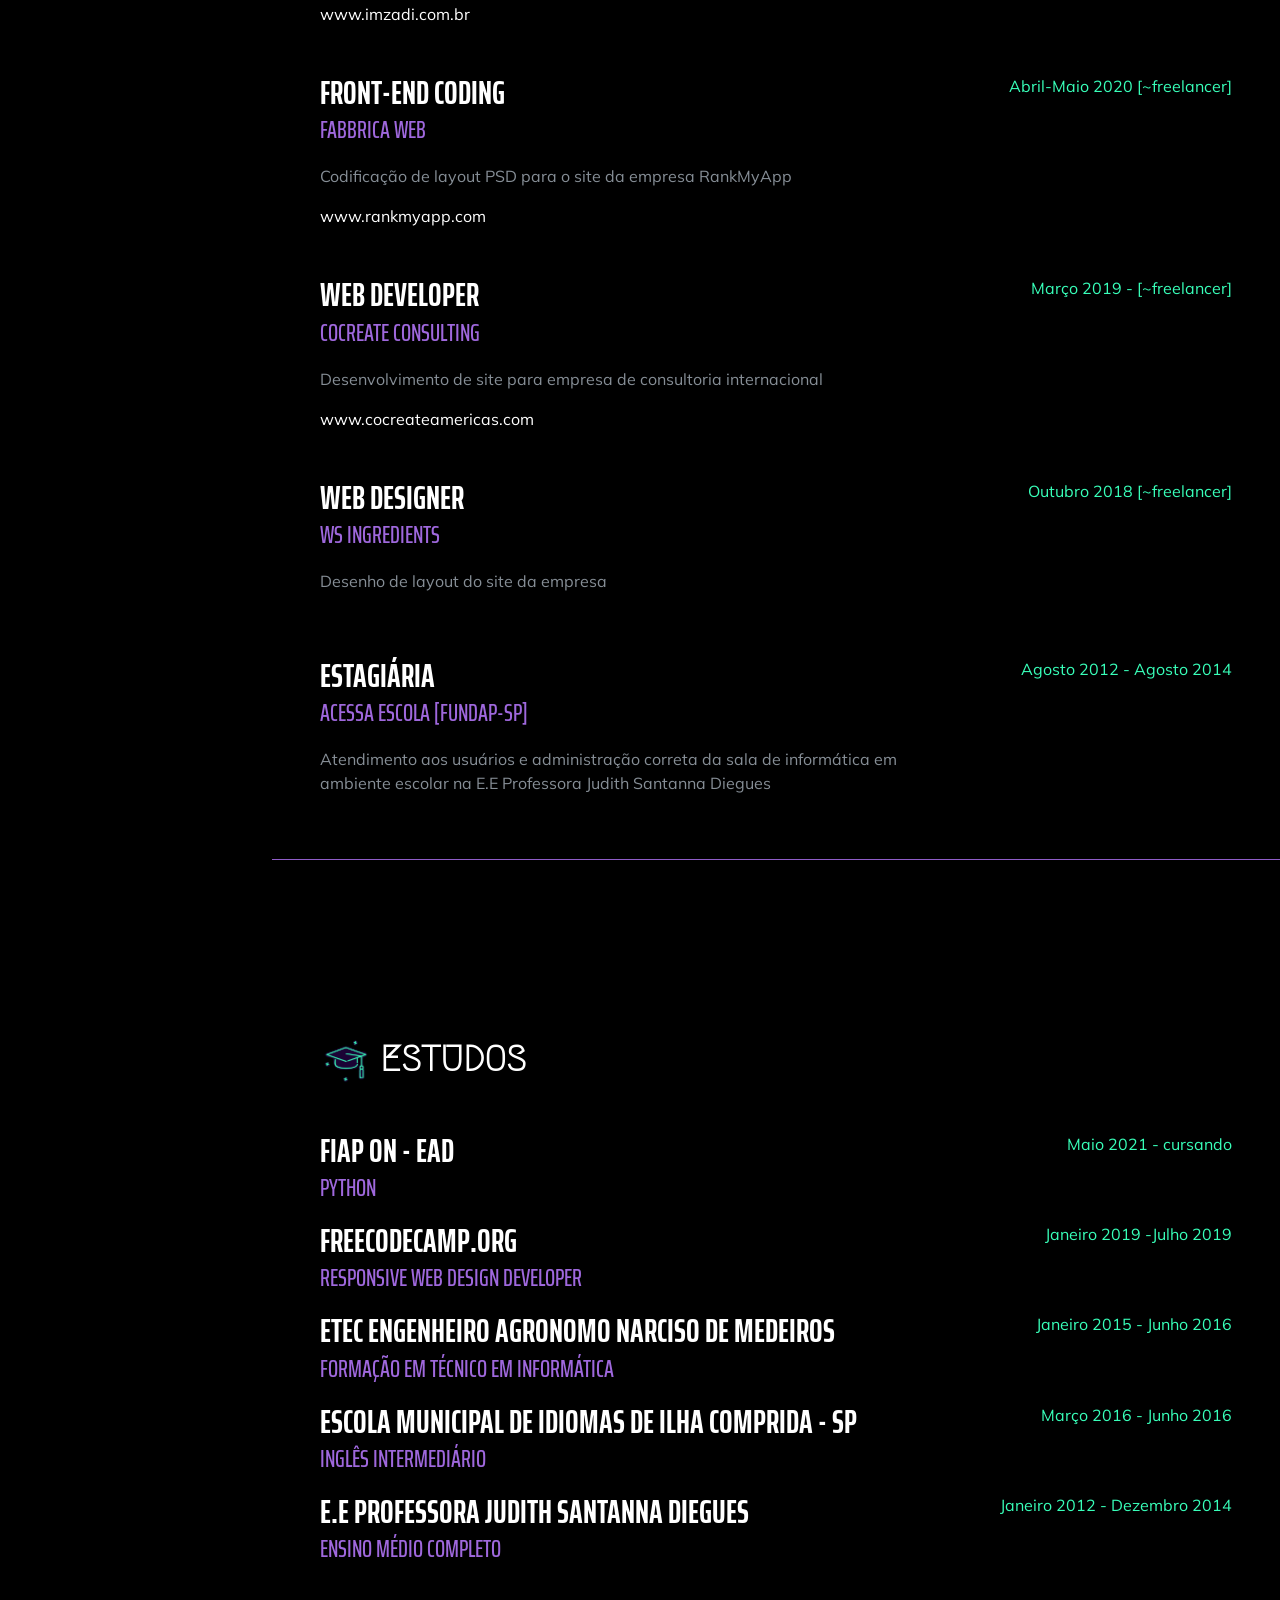
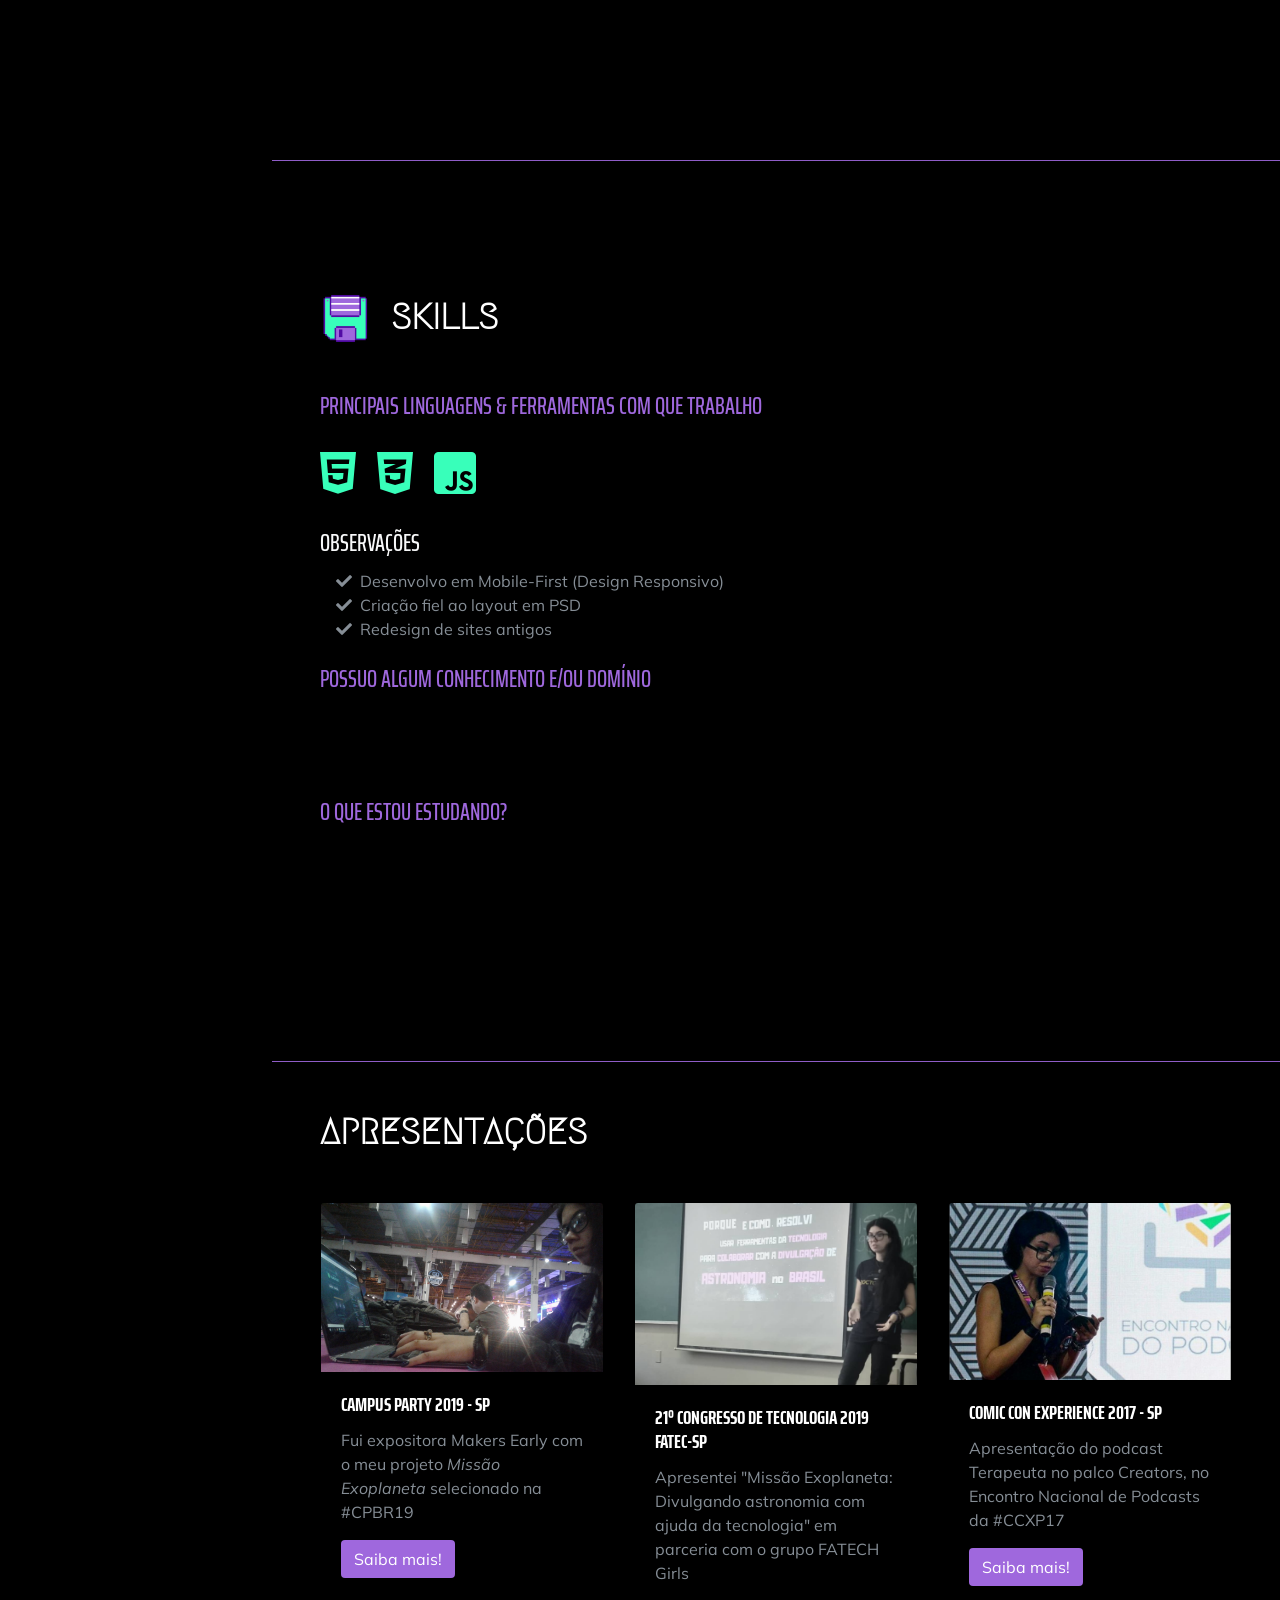
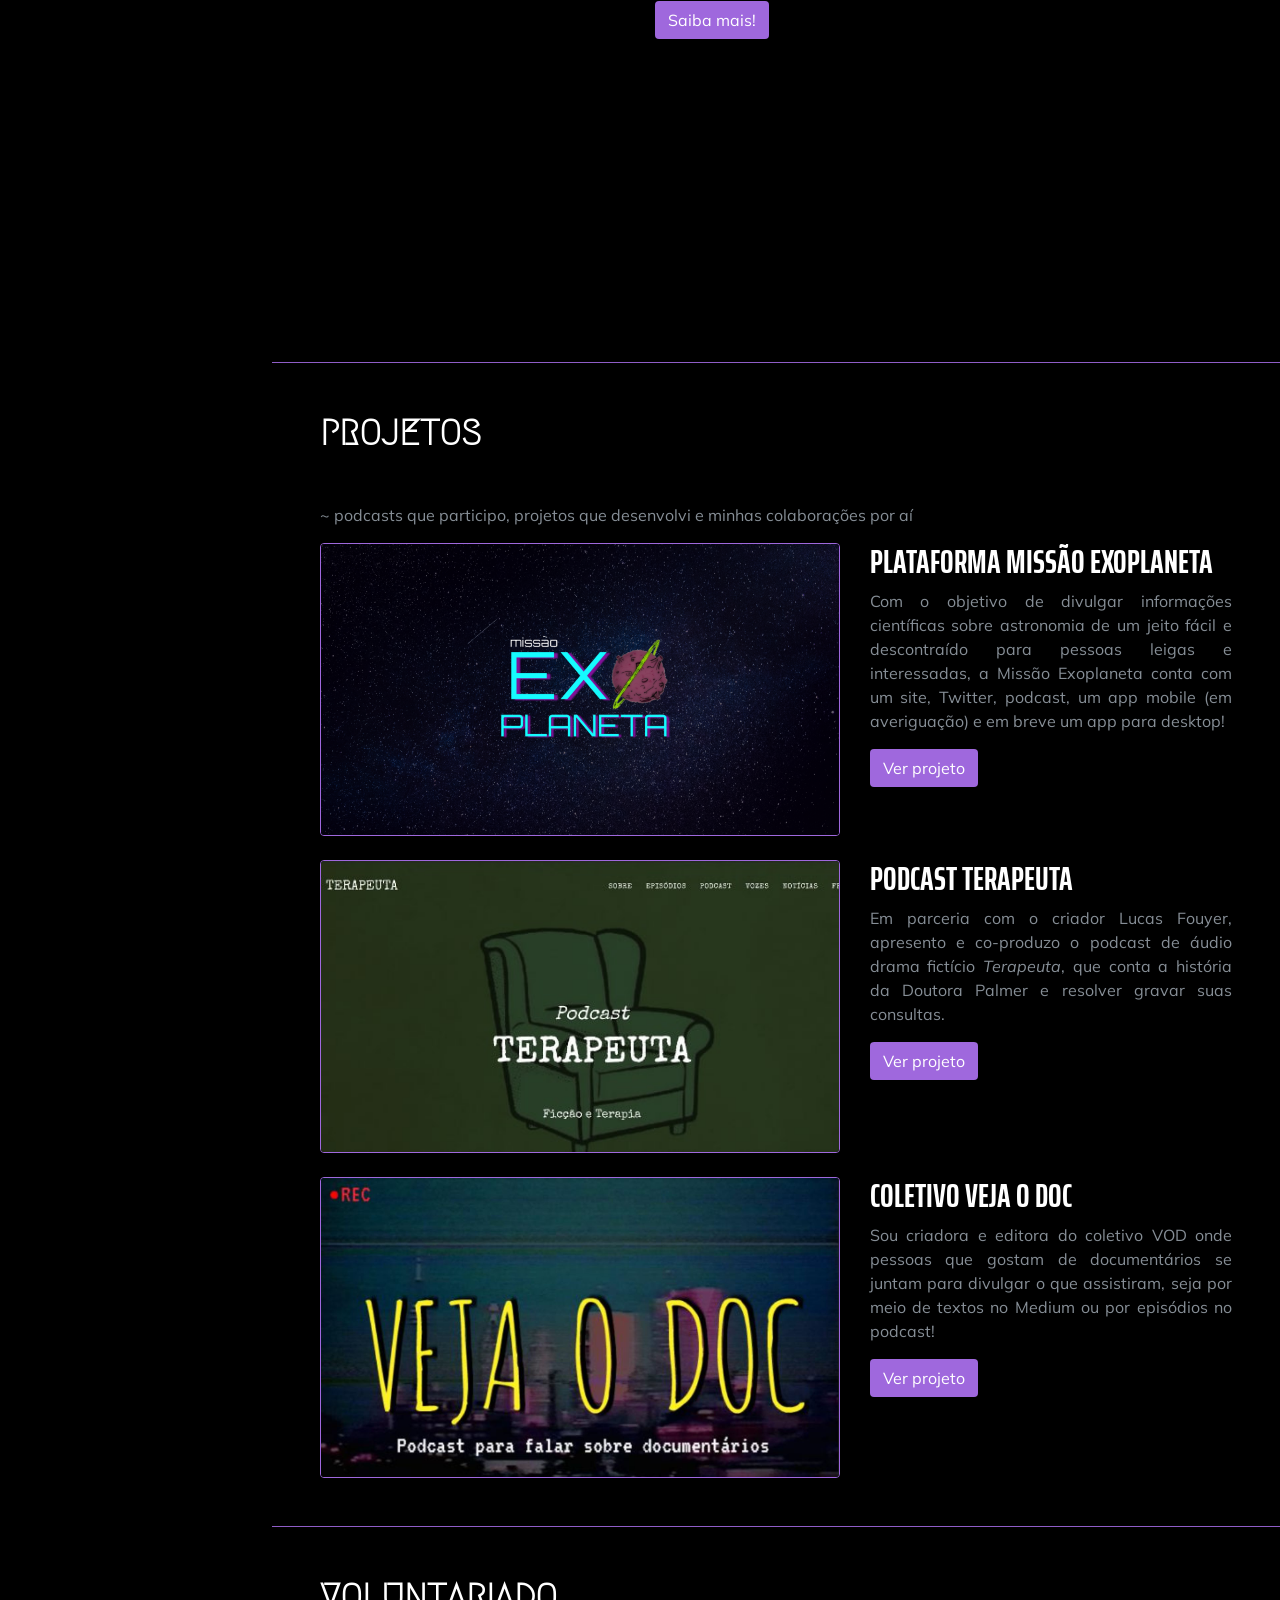
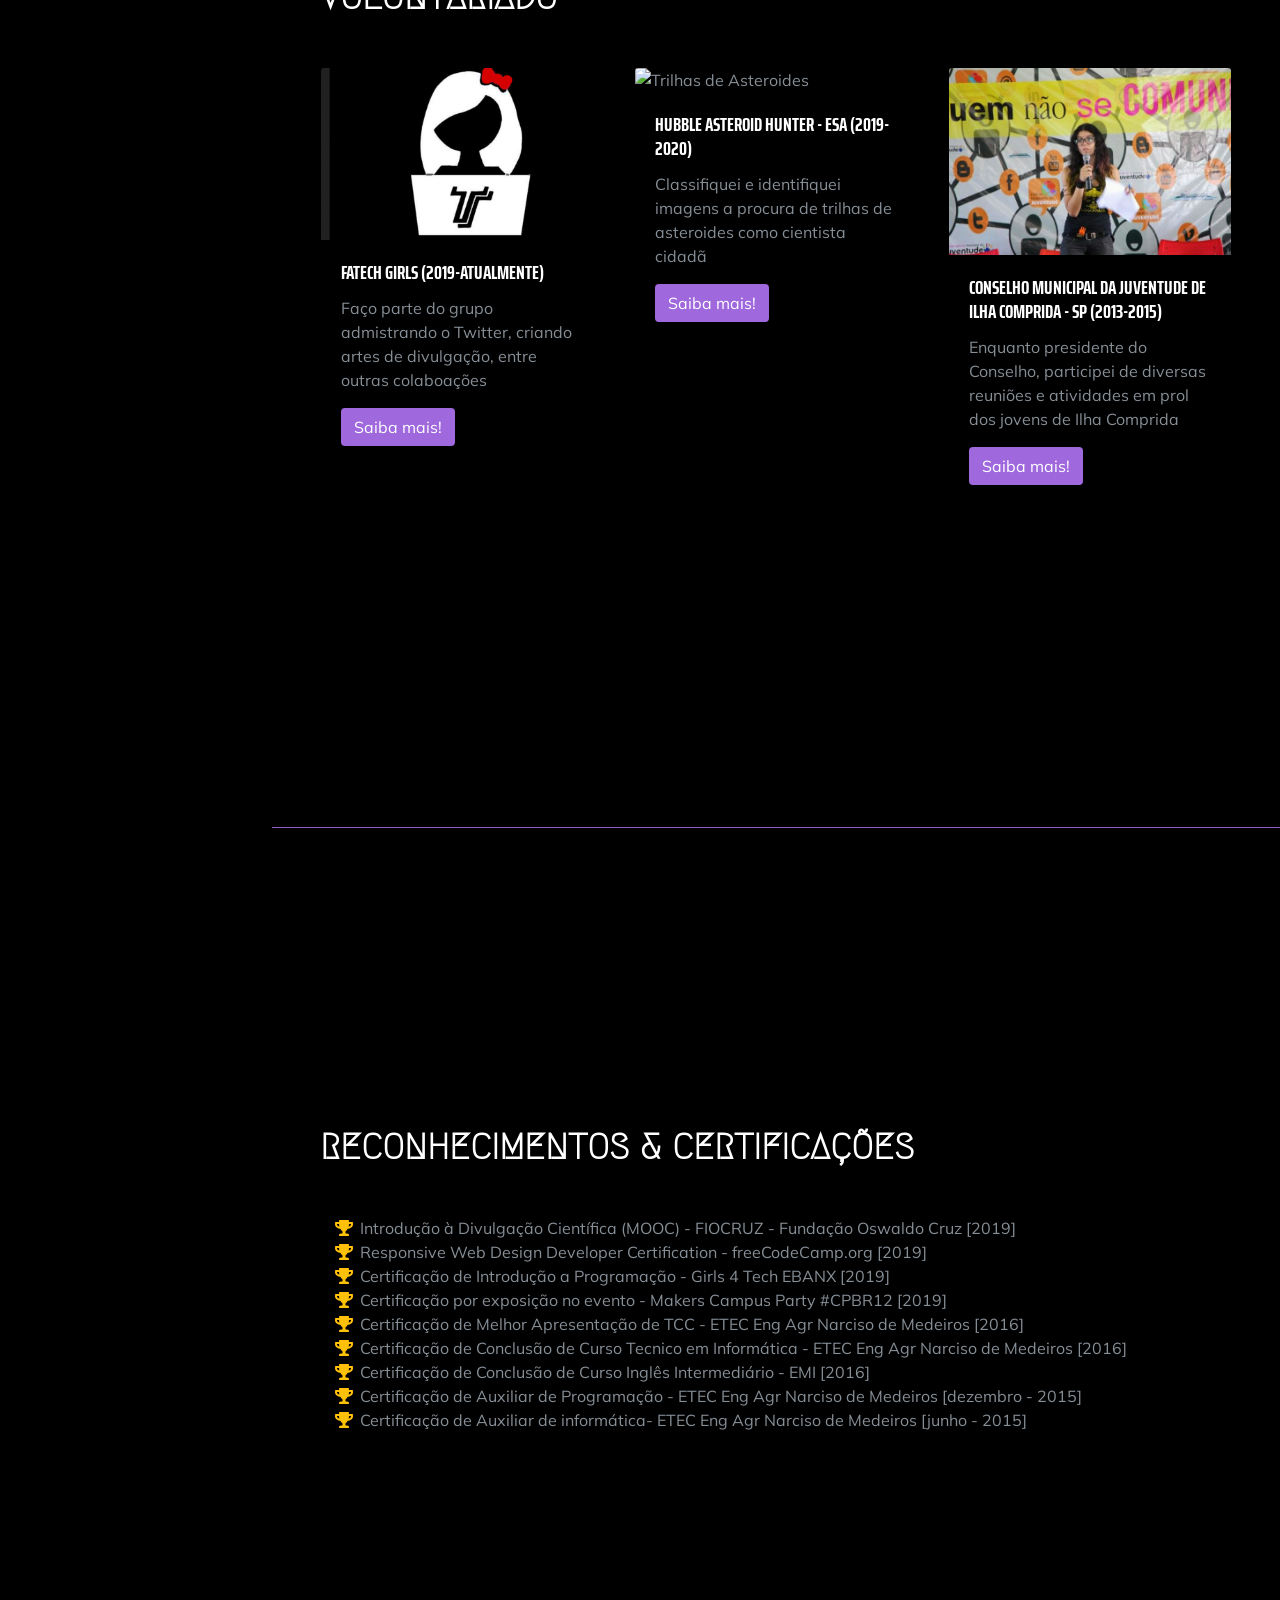
==== commit 54e0a145: "update" ====
--- a/index.html
+++ b/index.html
@@ -86,7 +86,7 @@
           <div class=" mb-5">[Remoto] Ilha Comprida - SP, Brasil ·
             <a href="mailto:juliabrazolim@gmail.com">juliabrazolim@gmail.com</a>
           </div>
-          <p class="lead mb-5 text-justify"> Trabalho com codificação de layouts em PSD ou similares, criando websites usando HTML, CSS, JS, PHP, mySQL e às vezes Bootstrap :) Estou aprendendo Python, Ruby, Vue.js e React - além de amar o framework Electron. Também sou podcaster, criadora, divulgadora científica em astronomia e desenvolvedora do projeto Missão Exoplaneta.</p>
+          <p class="lead mb-5 text-justify"> Trabalho com codificação de layouts em PSD ou similares, criando websites usando HTML, CSS, JS, PHP, mySQL e às vezes Bootstrap :) Estou aprendendo Python e Vue.js - além de amar o framework Electron. Também sou podcaster, criadora, divulgadora científica em astronomia e desenvolvedora do projeto Missão Exoplaneta.</p>
           <div class="social-icons">
             <a href="https://www.linkedin.com/in/julia-brazolim/" title="LinkedIn">
               <i class="fab fa-linkedin"></i>
@@ -201,11 +201,11 @@
 
           <div class="resume-item d-flex flex-column flex-md-row justify-content-between">
             <div class="resume-content">
-              <h3 class="mb-0">freeCodeCamp.org</h3>
-              <div class="subheading mb-3 title-company">Front-End Libraries</div>
-            </div>
-            <div class="resume-date text-md-right">
-              <span class="text-primary">Abril 2020 - cursando</span>
+              <h3 class="mb-0">FIAP ON - EAD</h3>
+              <div class="subheading mb-3 title-company">Python</div>
+            </div>
+            <div class="resume-date text-md-right">
+              <span class="text-primary">Maio 2021 - cursando</span>
             </div>
           </div>
 
@@ -319,8 +319,8 @@
             <li class="list-inline-item">
               <i class="devicon-java-plain" title="JAVA"></i>
             </li>
-            <li class="list-inline-item" title="Ruby">
-              <i class="devicon-ruby-plain"></i>
+            <li class="list-inline-item" title="Vue">
+              <i class="devicon-vue-plain"></i>
             </li>
           </ul>
 
@@ -333,7 +333,7 @@
             <i class="devicon-python-plain" title="Python"></i>
           </li>
           <li class="list-inline-item">
-            <i class="devicon-react-plain" title="React"></i>
+            <i class="devicon-vue-plain" title="Vue"></i>
           </li>
         </ul>
       </div>
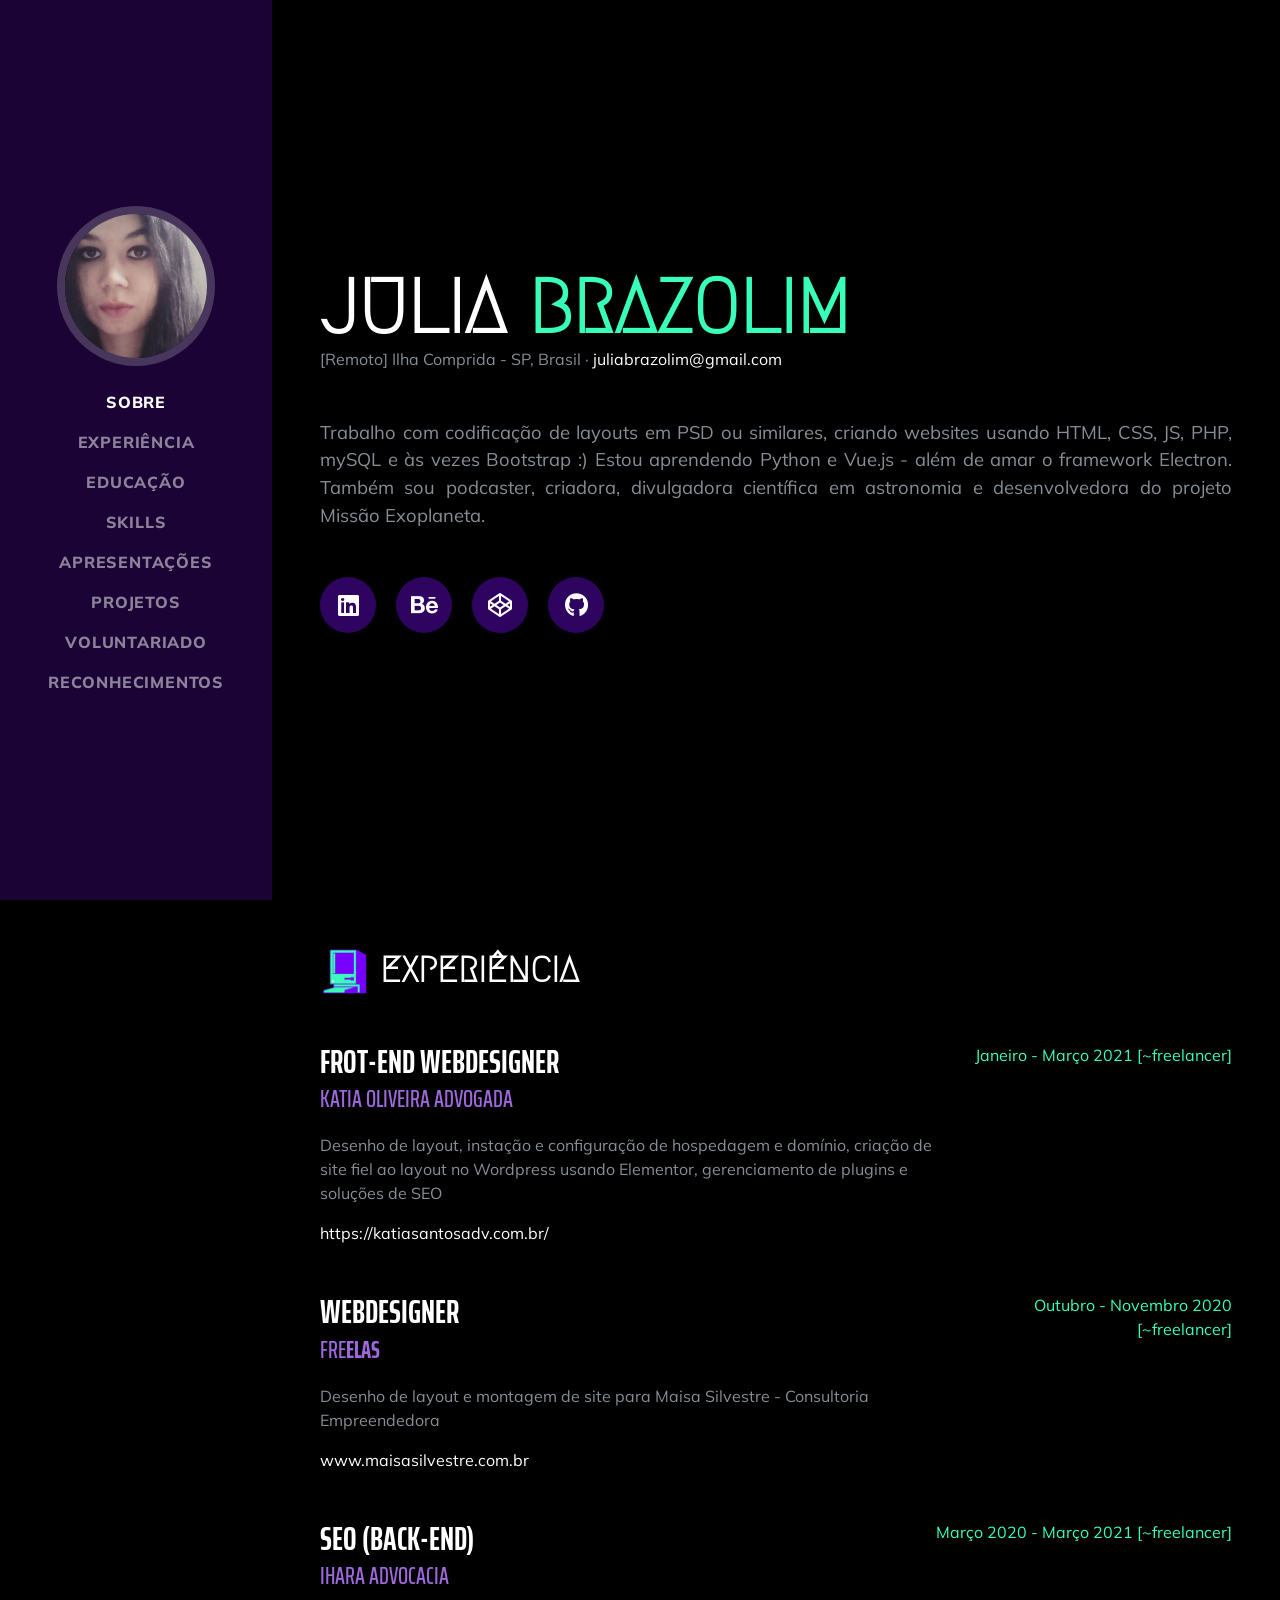
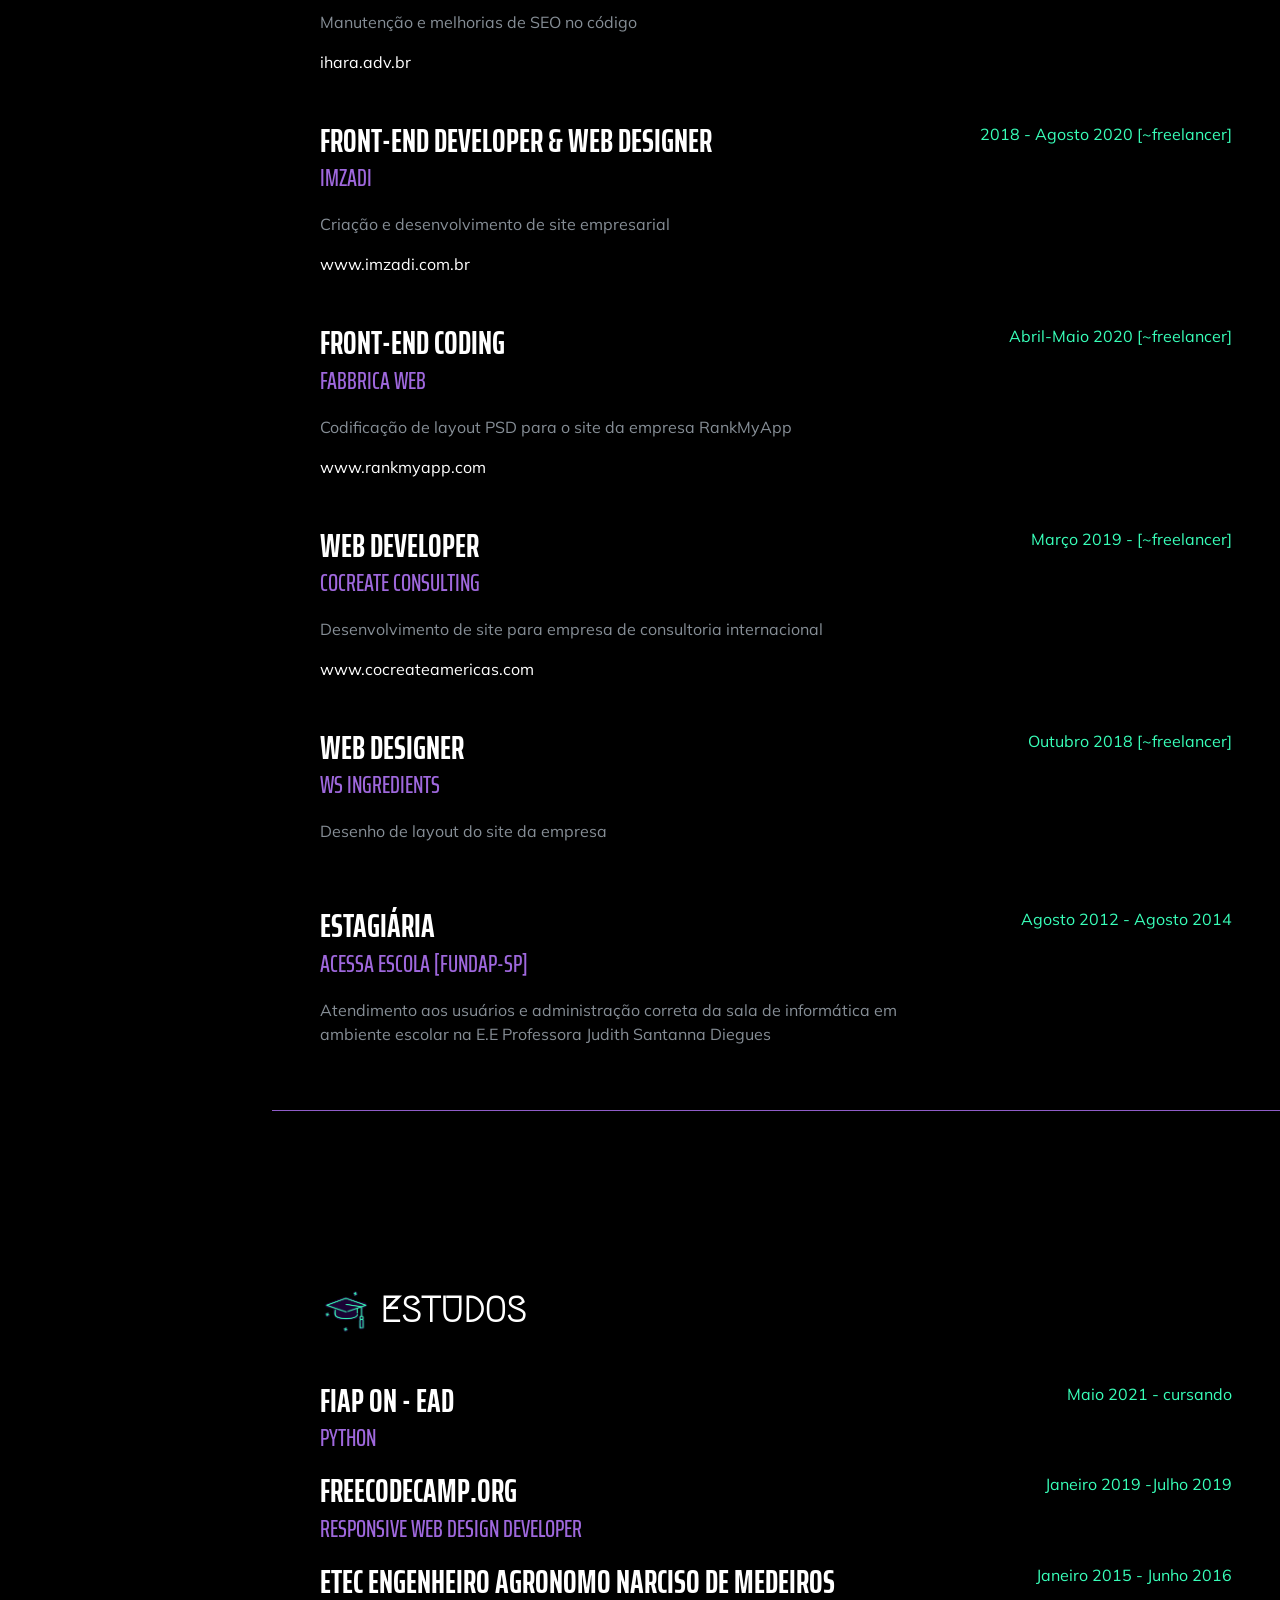
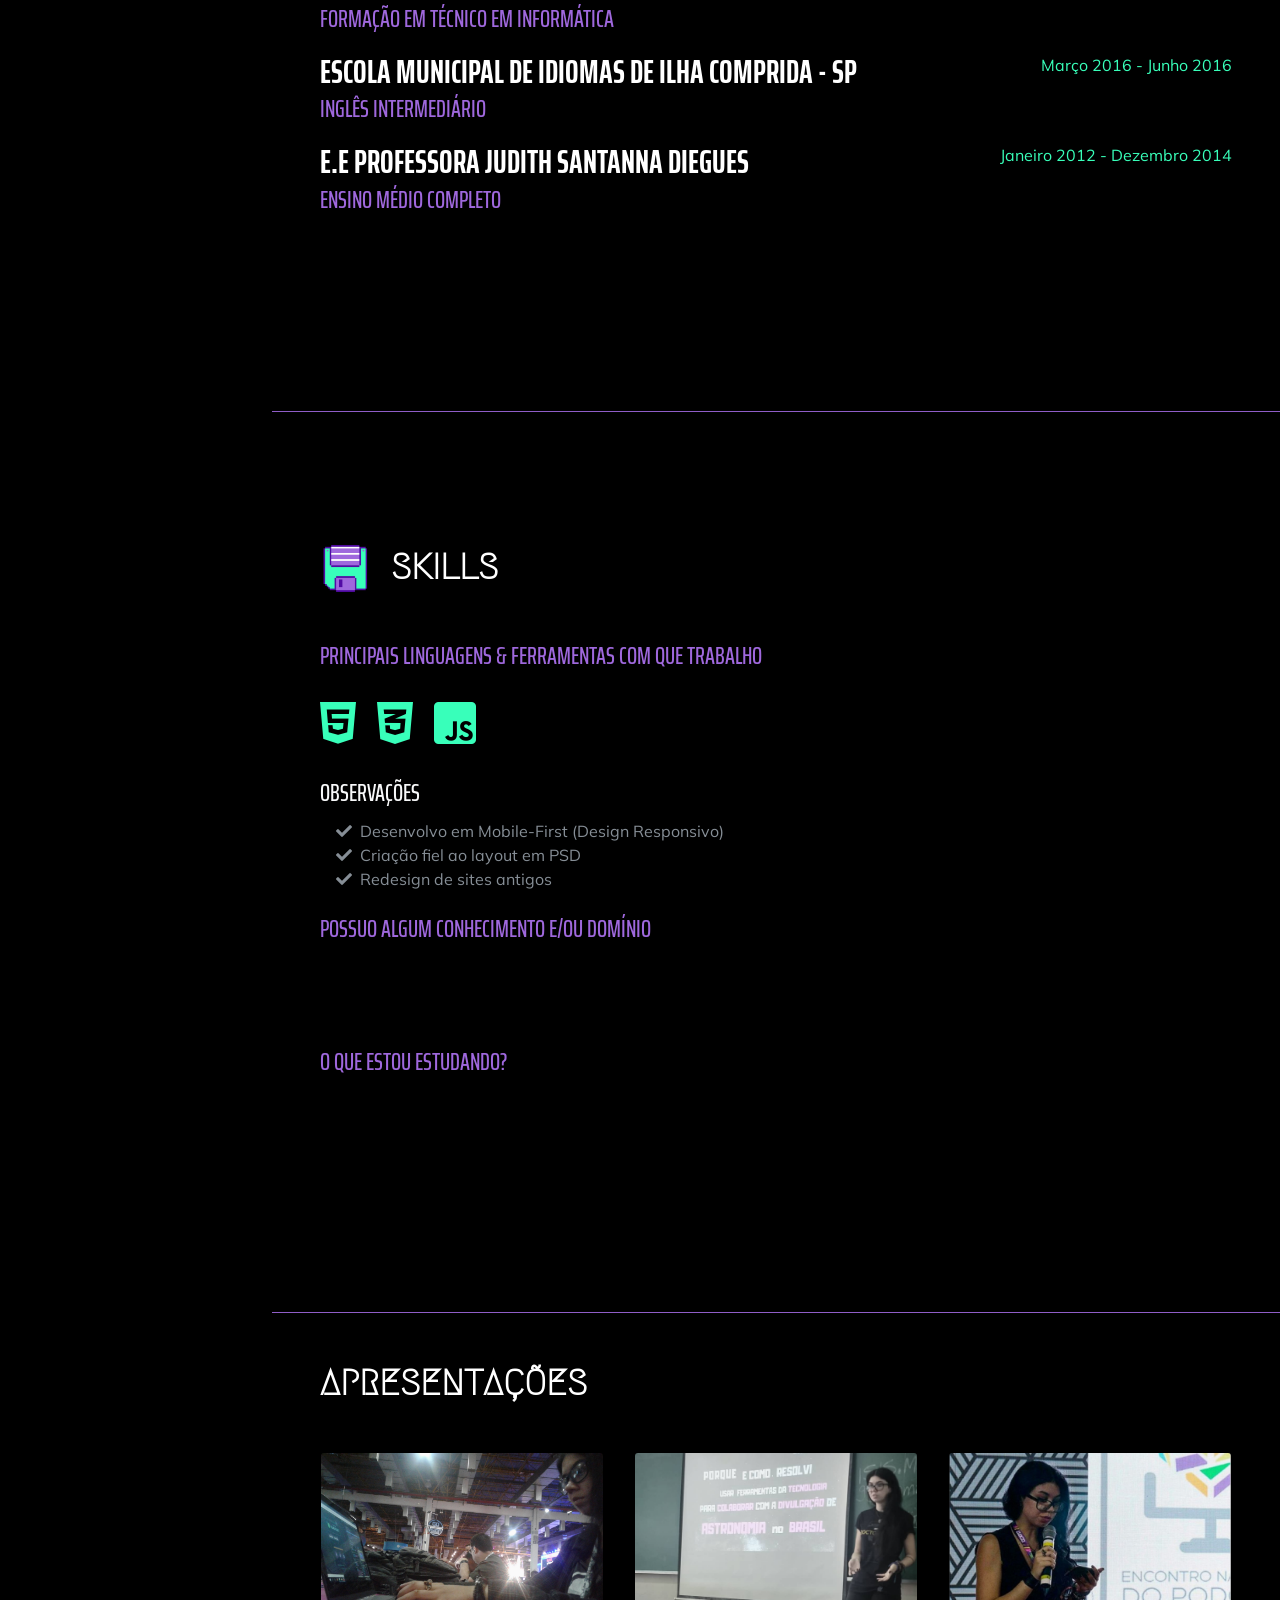
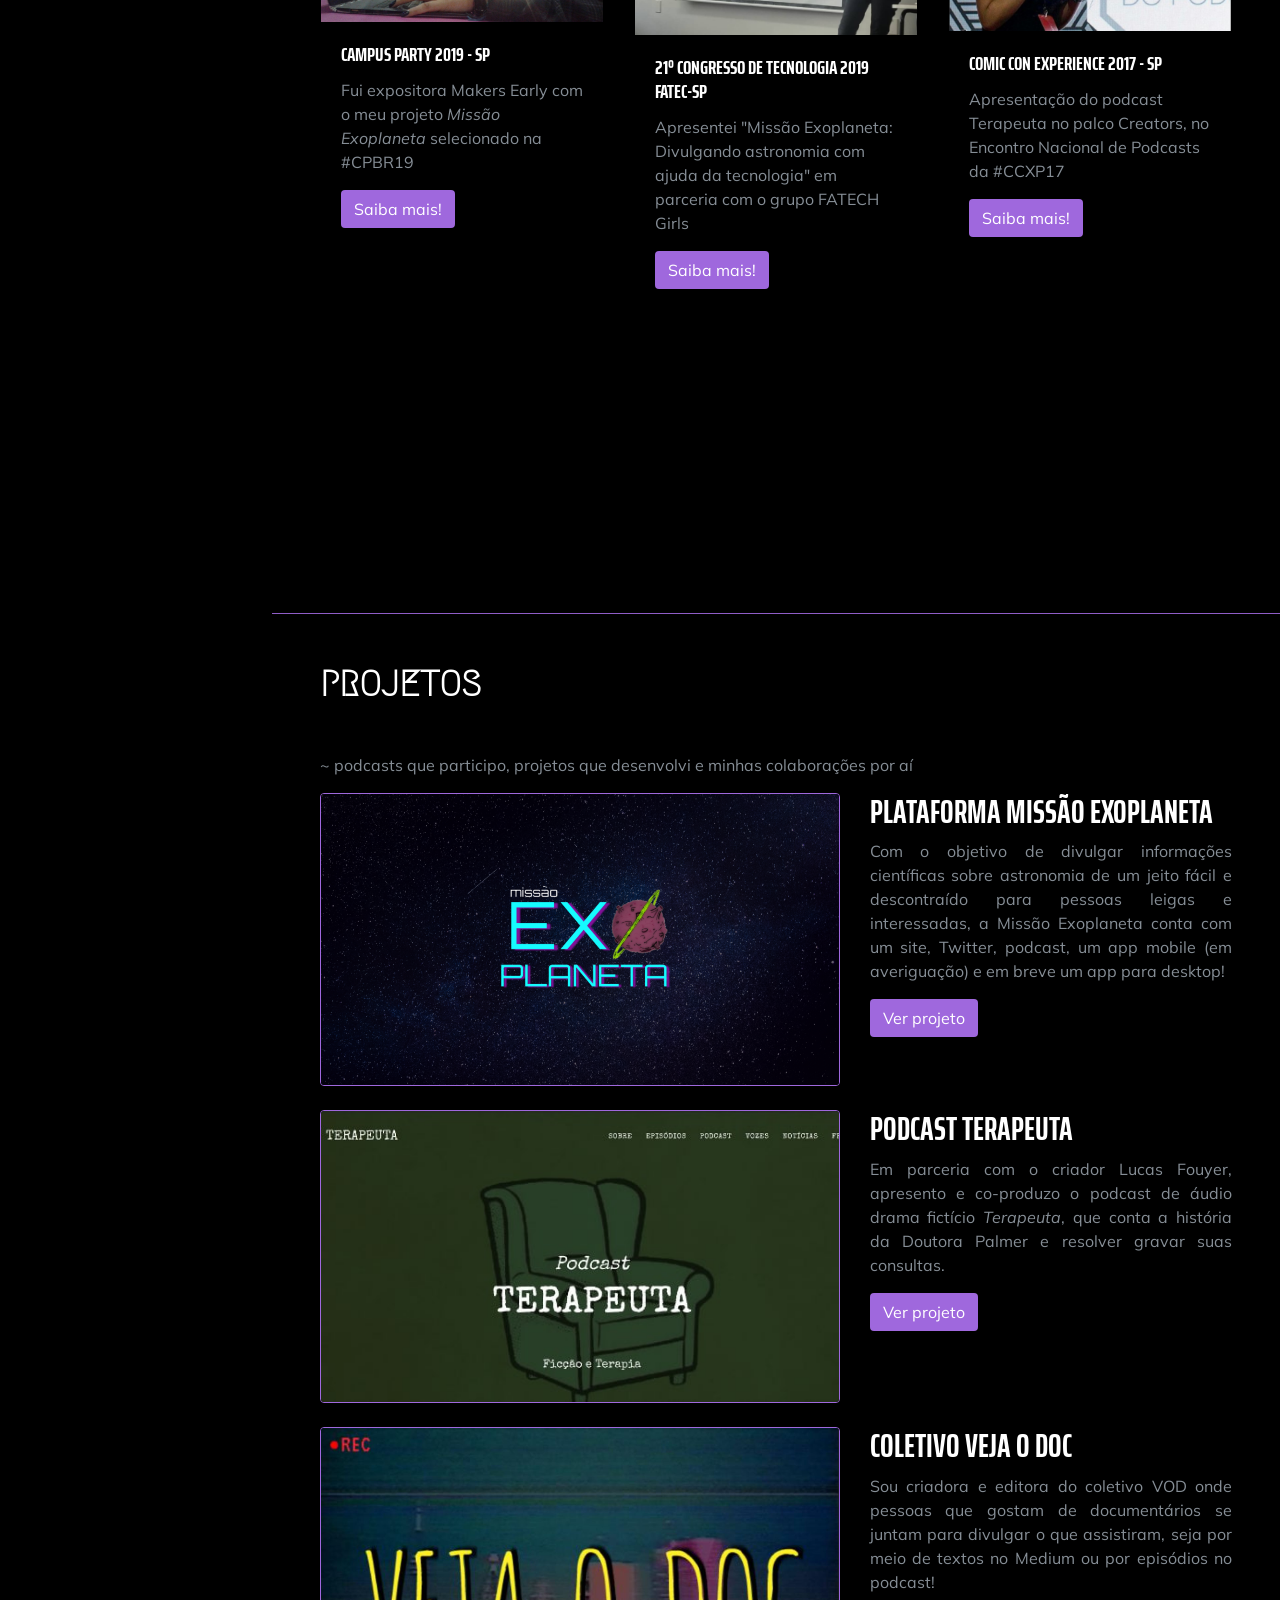
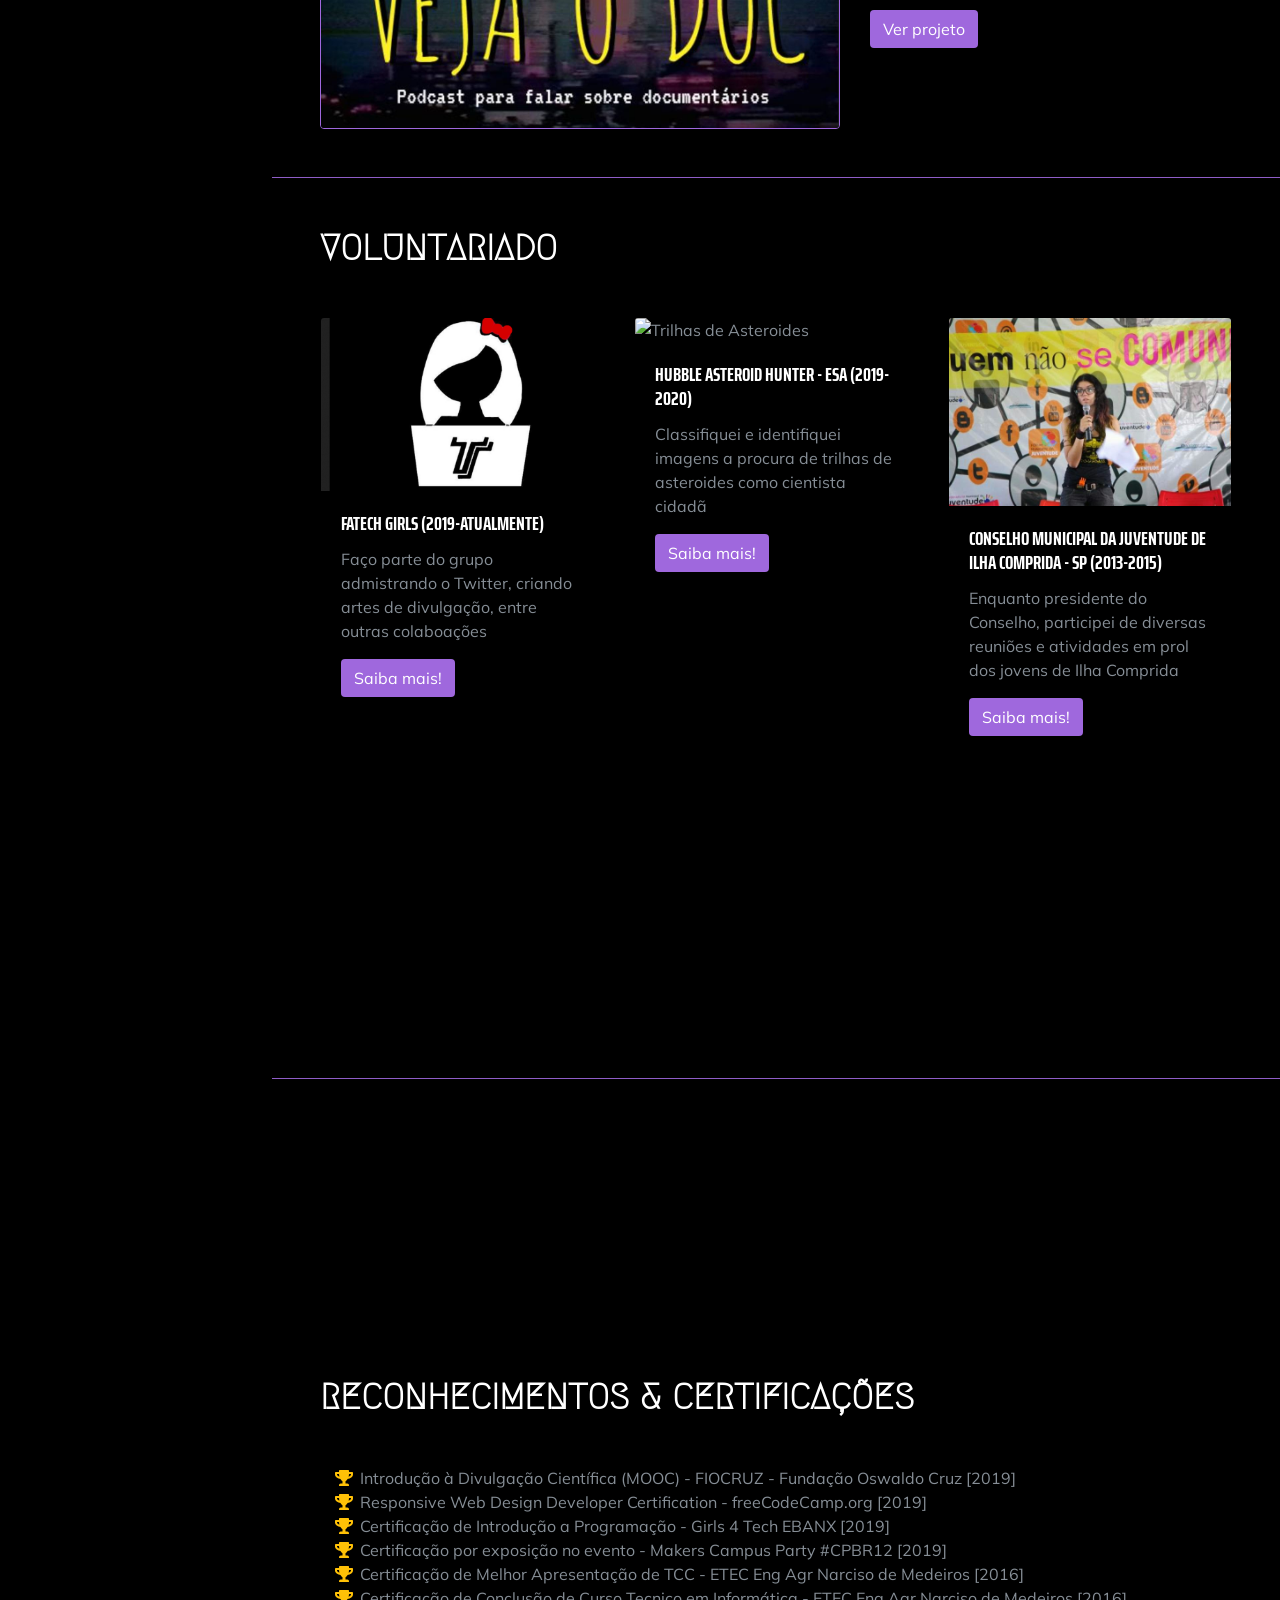
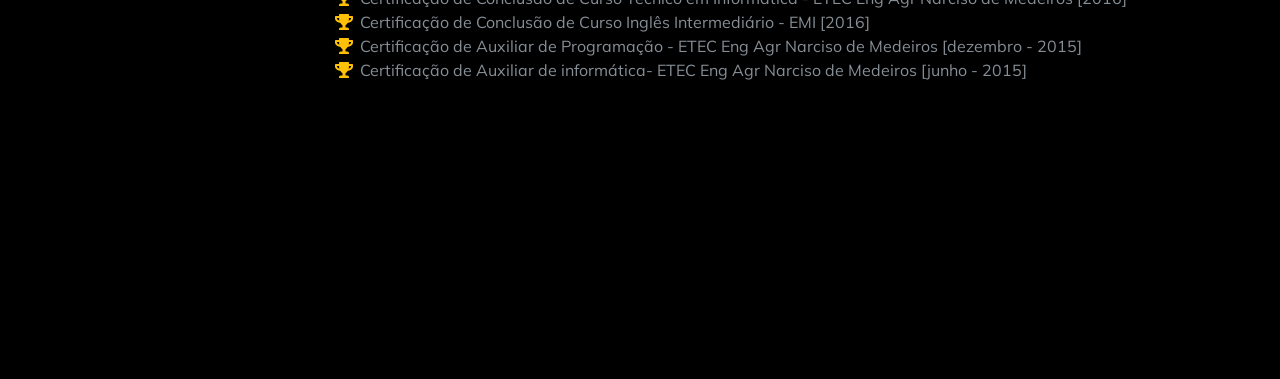
==== commit ffa71d30: "jobs update" ====
--- a/index.html
+++ b/index.html
@@ -108,6 +108,18 @@
         <div class="w-100">
           <h2 class="mb-5" id="titulo"><img class="icon-topic" src="img/iconex.png">Experiência</h2>
           
+           <div class="resume-item d-flex flex-column flex-md-row justify-content-between mb-5">
+            <div class="resume-content">
+              <h3 class="mb-0">Frot-End WebDesigner</h3>
+              <div class="subheading mb-3 title-company">Katia Oliveira Advogada</div>
+              <p>Desenho de layout, instação e configuração de hospedagem e domínio, criação de site fiel ao layout no Wordpress usando Elementor, gerenciamento de plugins e soluções de SEO</p>
+              <a href="https://katiasantosadv.com.br/">https://katiasantosadv.com.br/</a>
+            </div>
+            <div class="resume-date text-md-right">
+              <span class="text-primary">Janeiro - Março 2021 [~freelancer]</span>
+            </div>
+          </div>
+          
           <div class="resume-item d-flex flex-column flex-md-row justify-content-between mb-5">
             <div class="resume-content">
               <h3 class="mb-0">Webdesigner</h3>
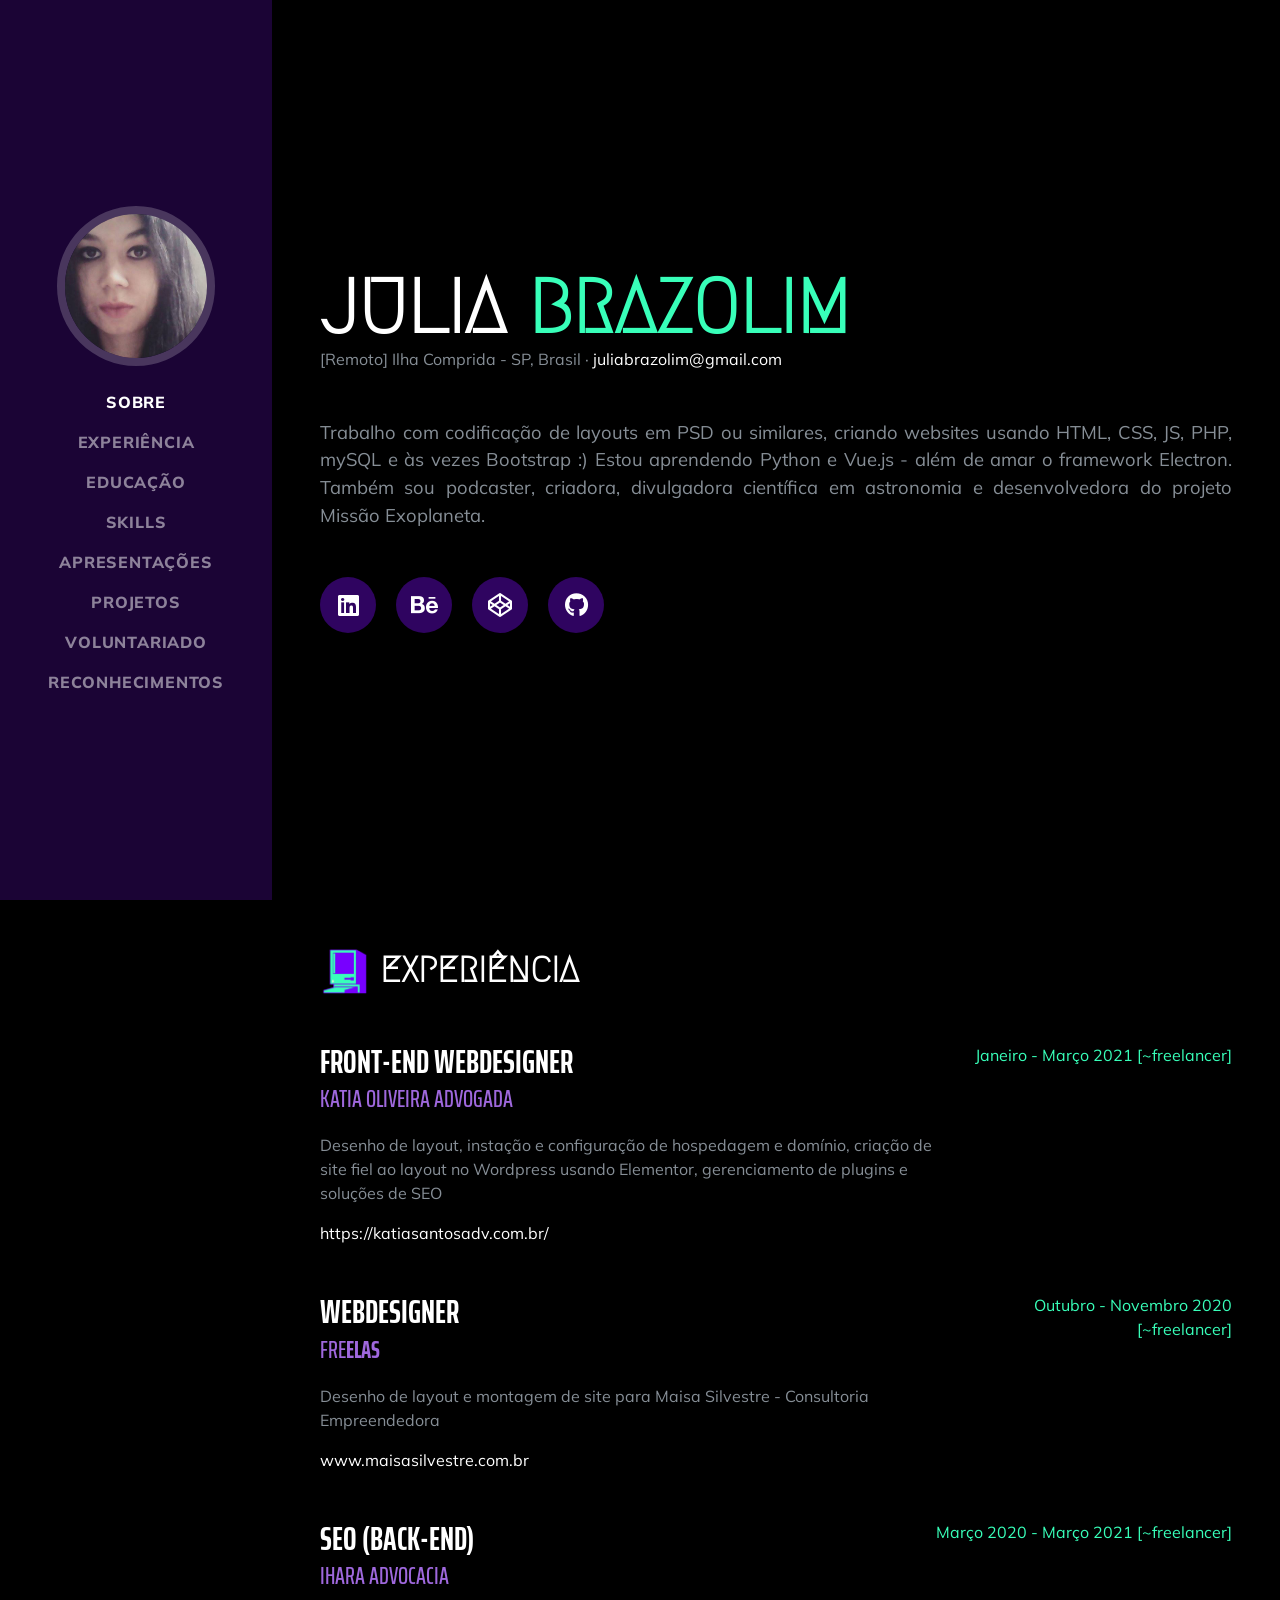
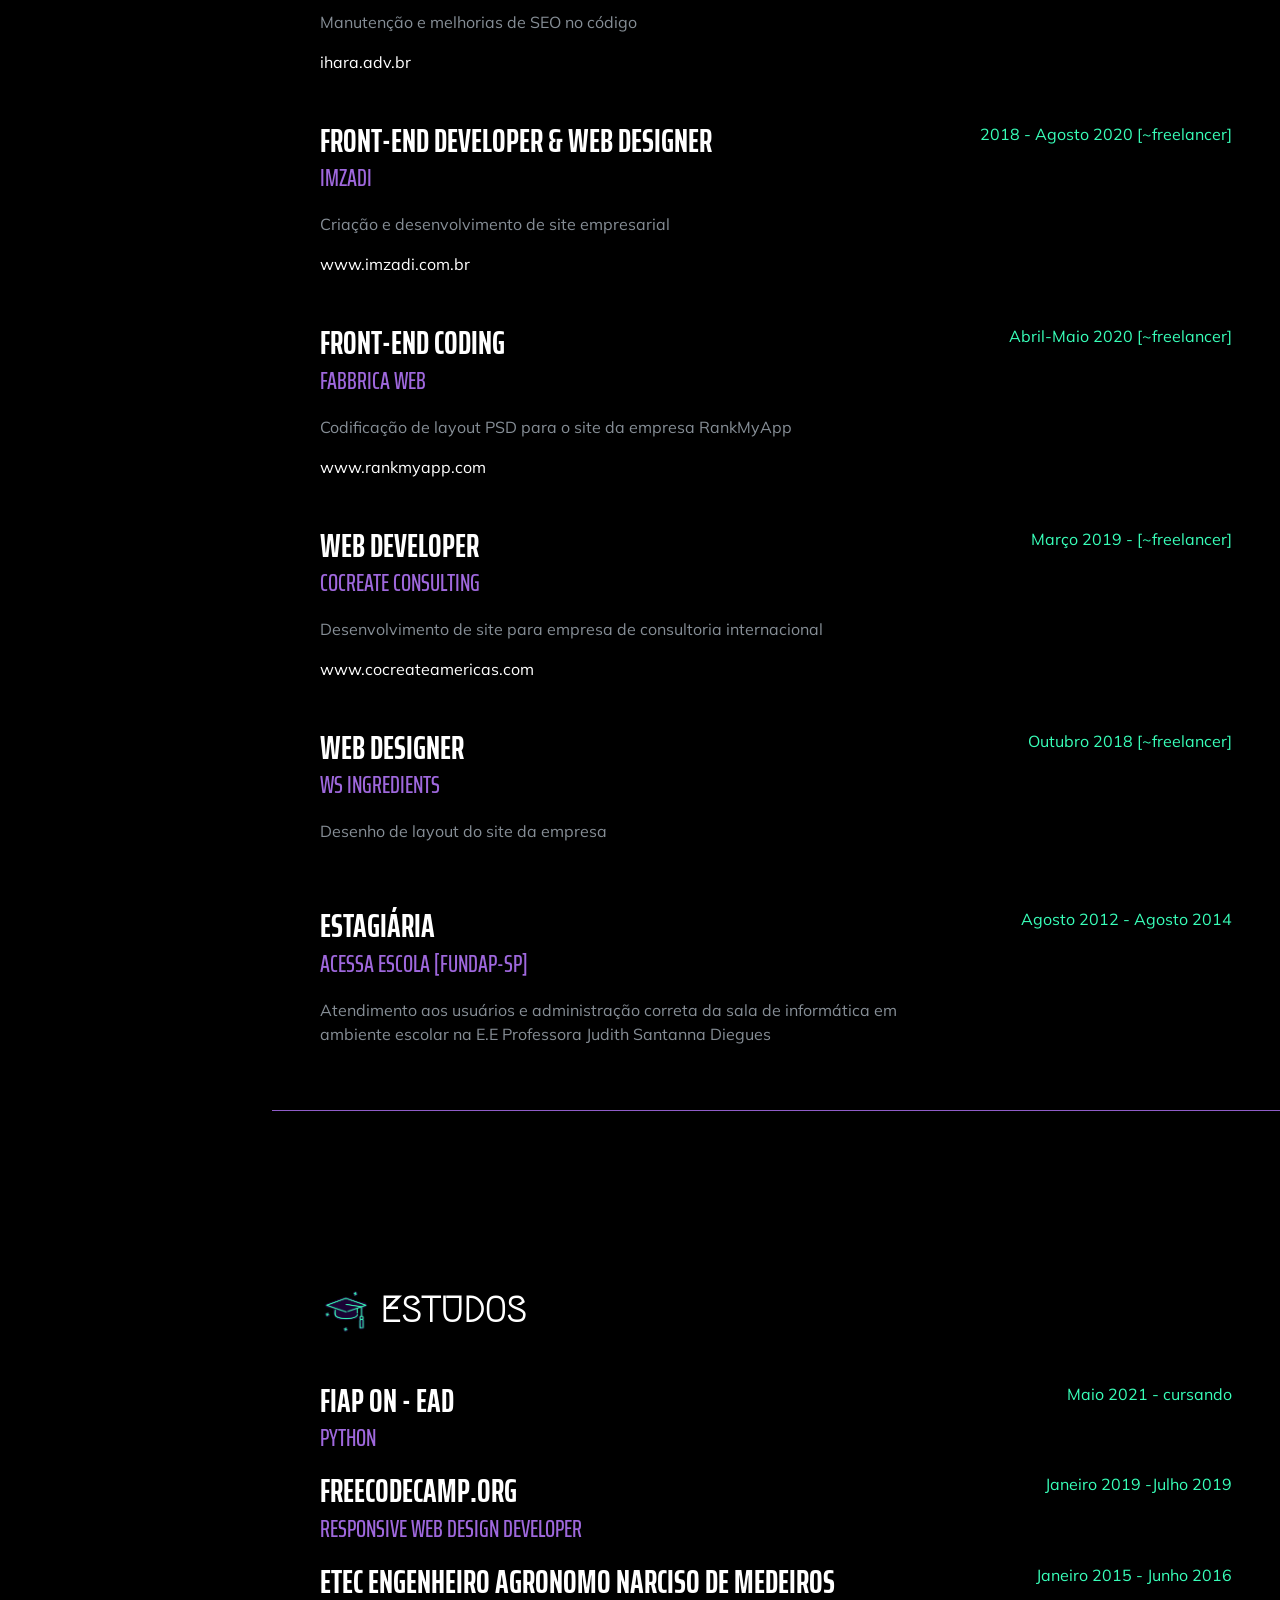
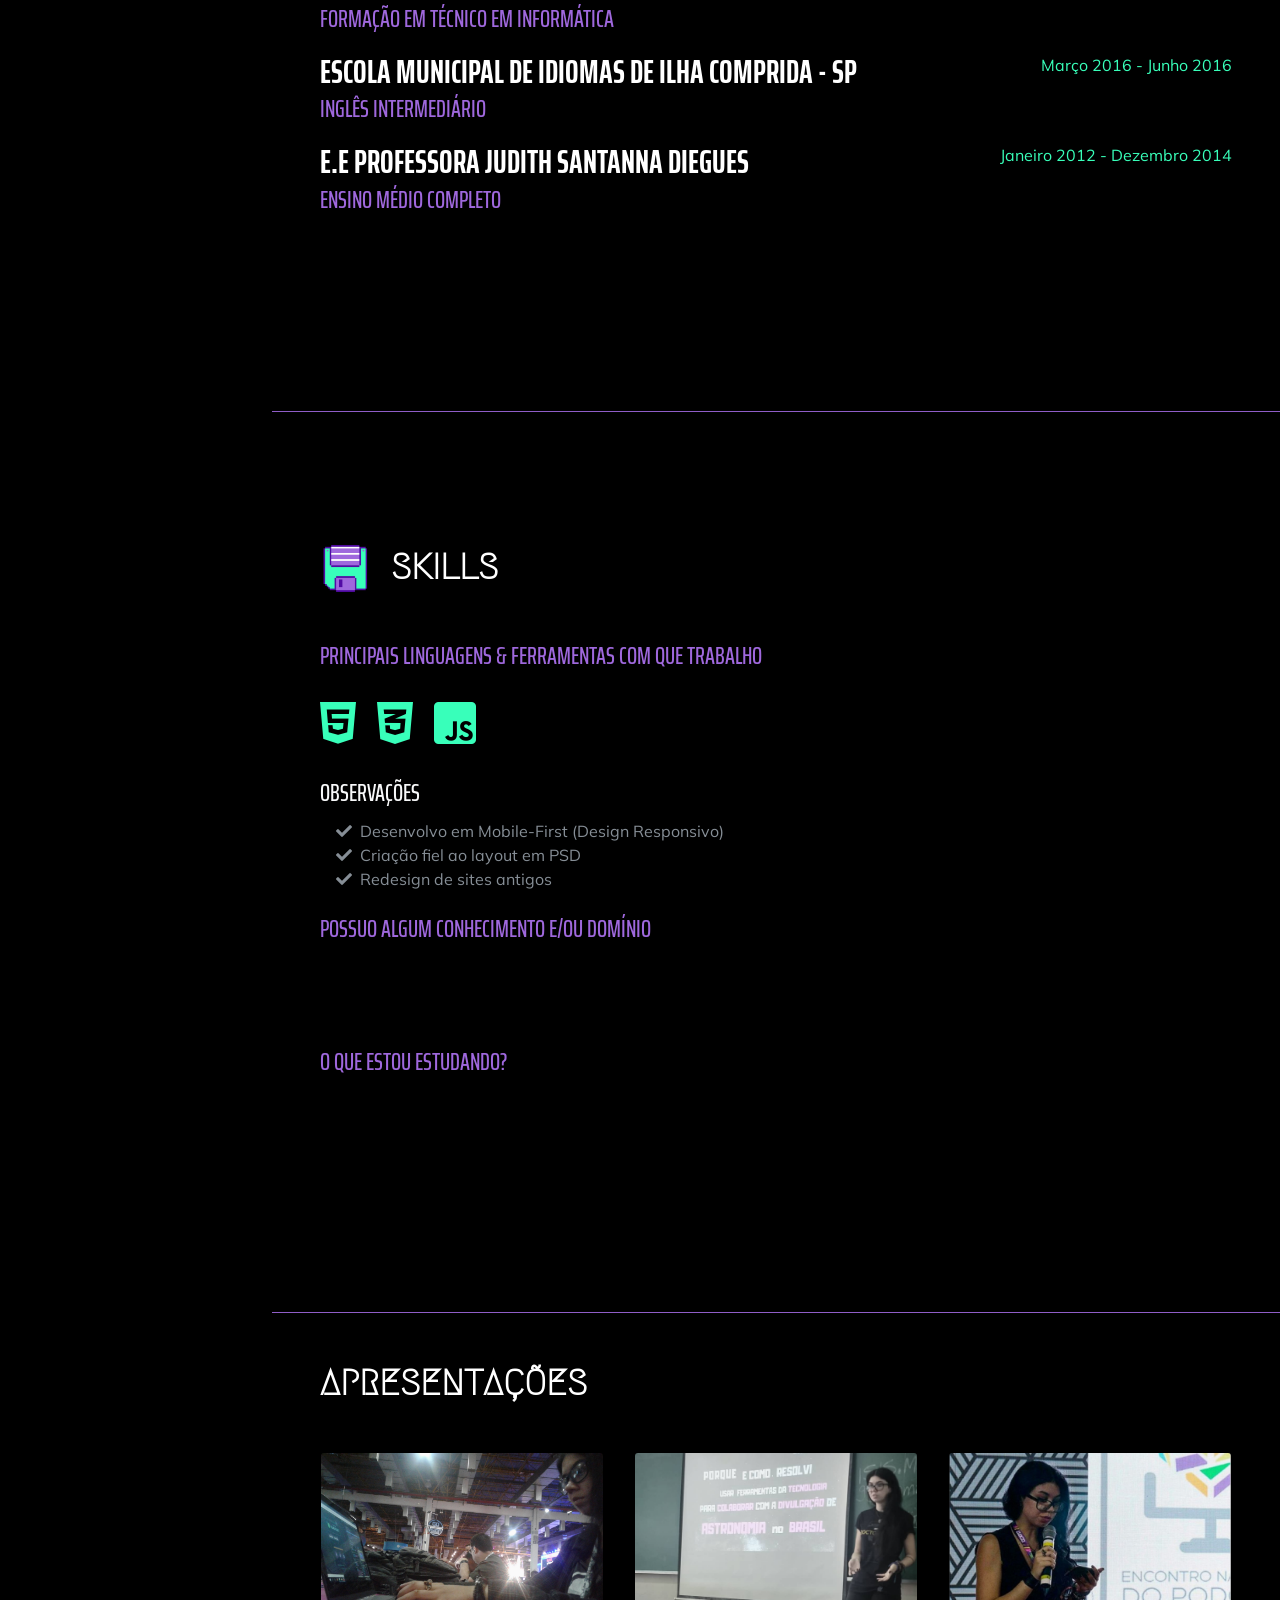
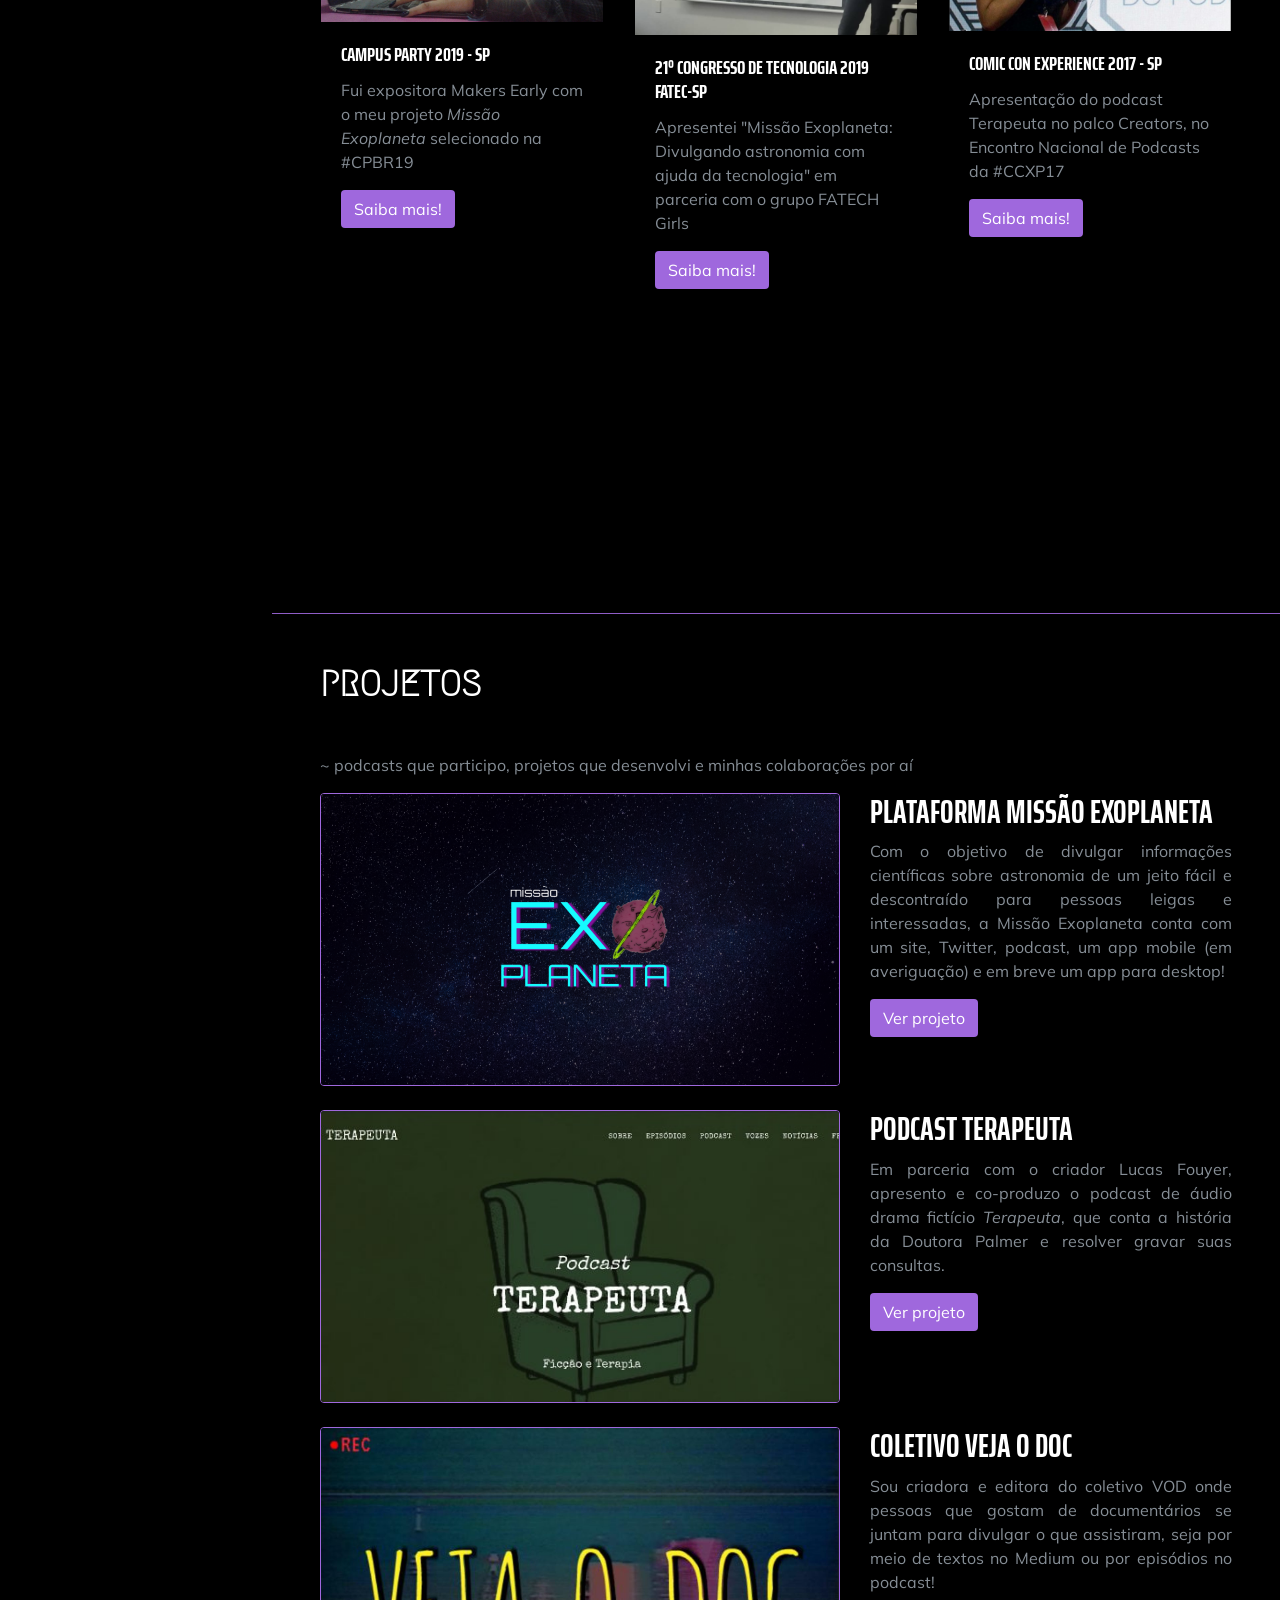
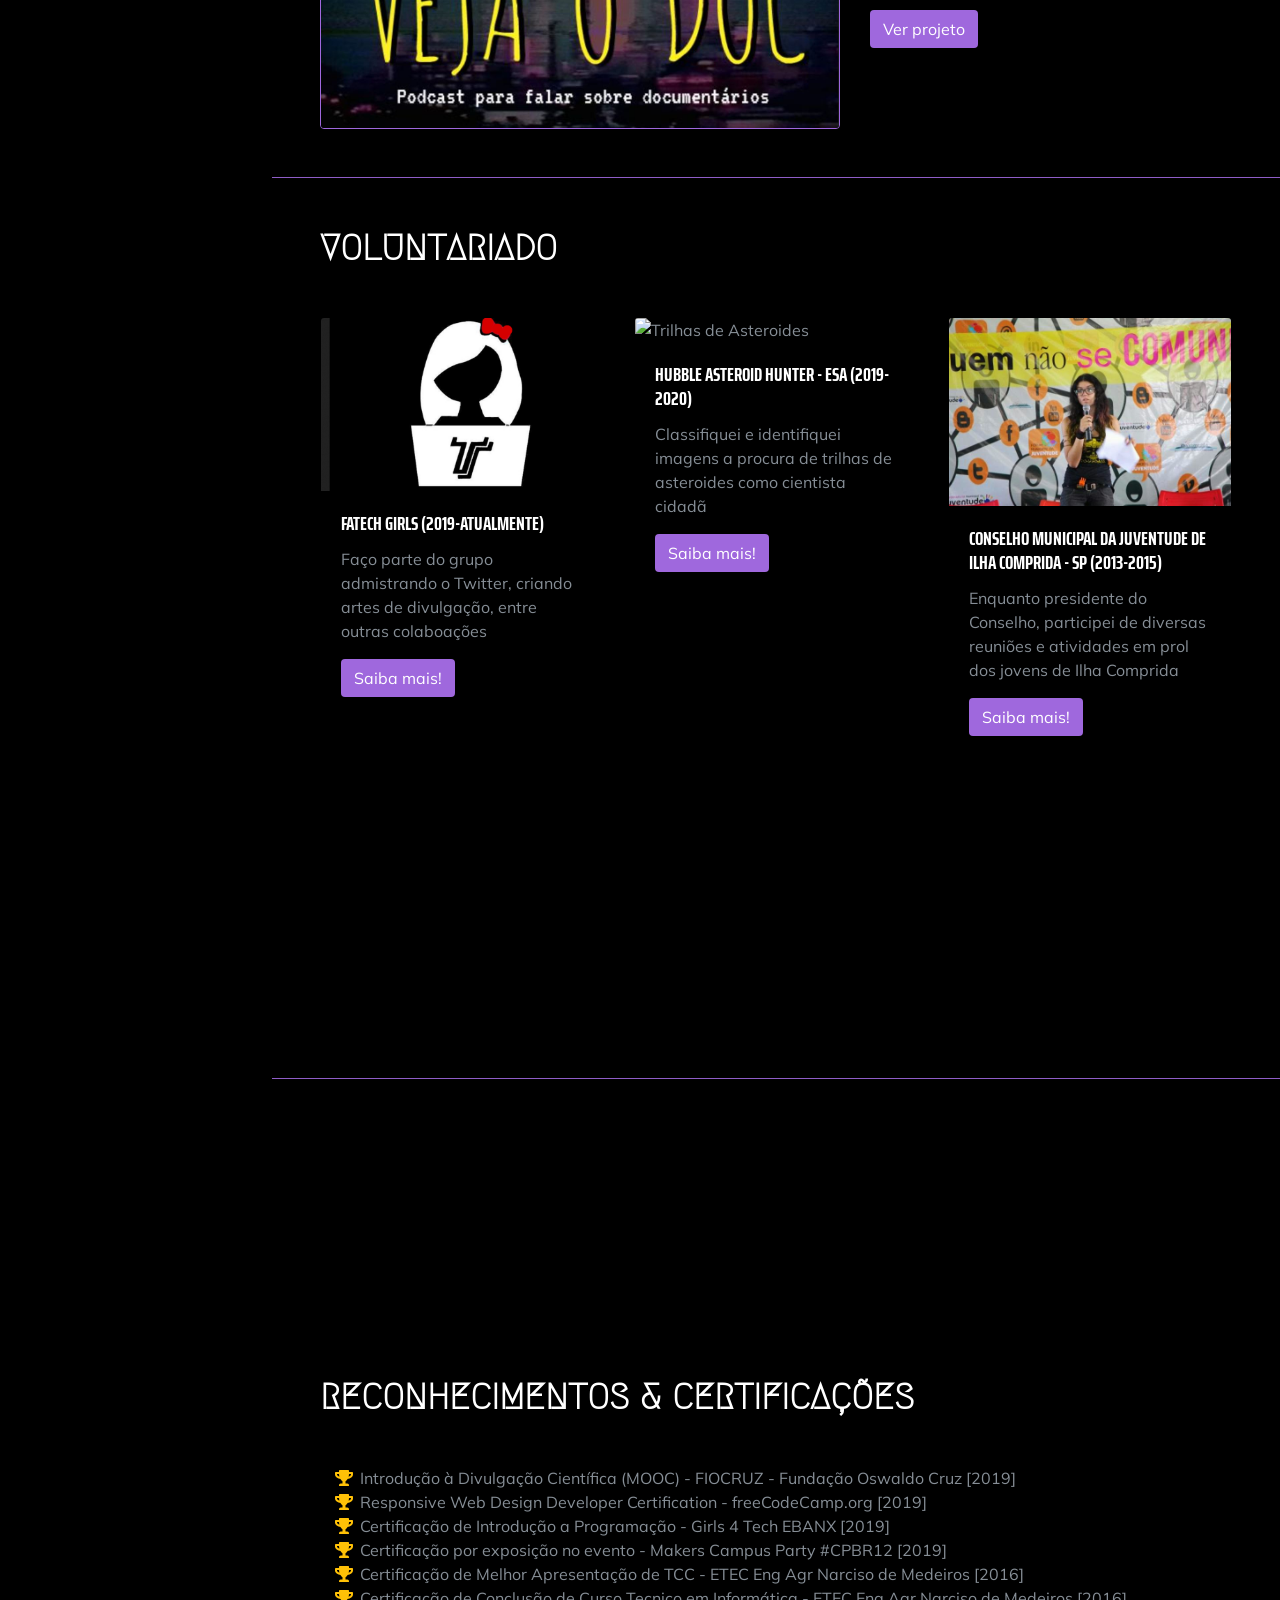
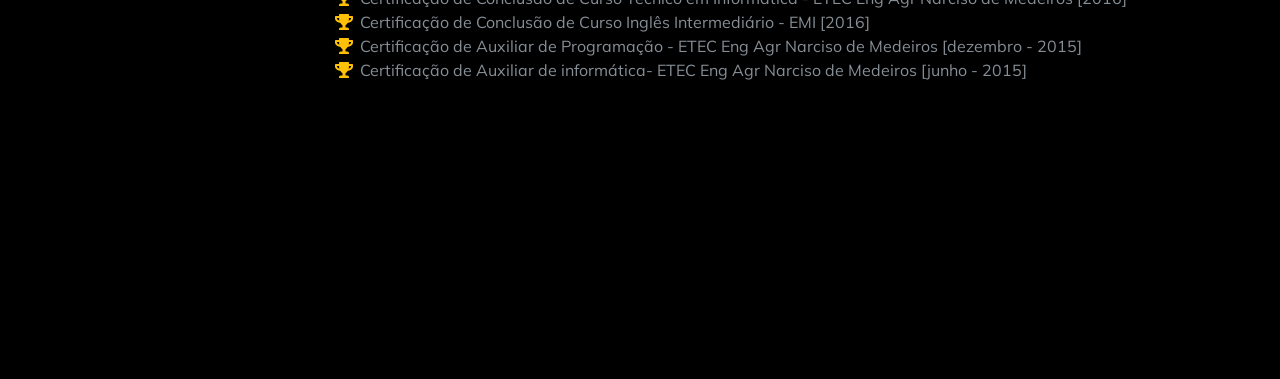
==== commit 477fa7e4: "Update index.html" ====
--- a/index.html
+++ b/index.html
@@ -110,7 +110,7 @@
           
            <div class="resume-item d-flex flex-column flex-md-row justify-content-between mb-5">
             <div class="resume-content">
-              <h3 class="mb-0">Frot-End WebDesigner</h3>
+              <h3 class="mb-0">Front-End WebDesigner</h3>
               <div class="subheading mb-3 title-company">Katia Oliveira Advogada</div>
               <p>Desenho de layout, instação e configuração de hospedagem e domínio, criação de site fiel ao layout no Wordpress usando Elementor, gerenciamento de plugins e soluções de SEO</p>
               <a href="https://katiasantosadv.com.br/">https://katiasantosadv.com.br/</a>
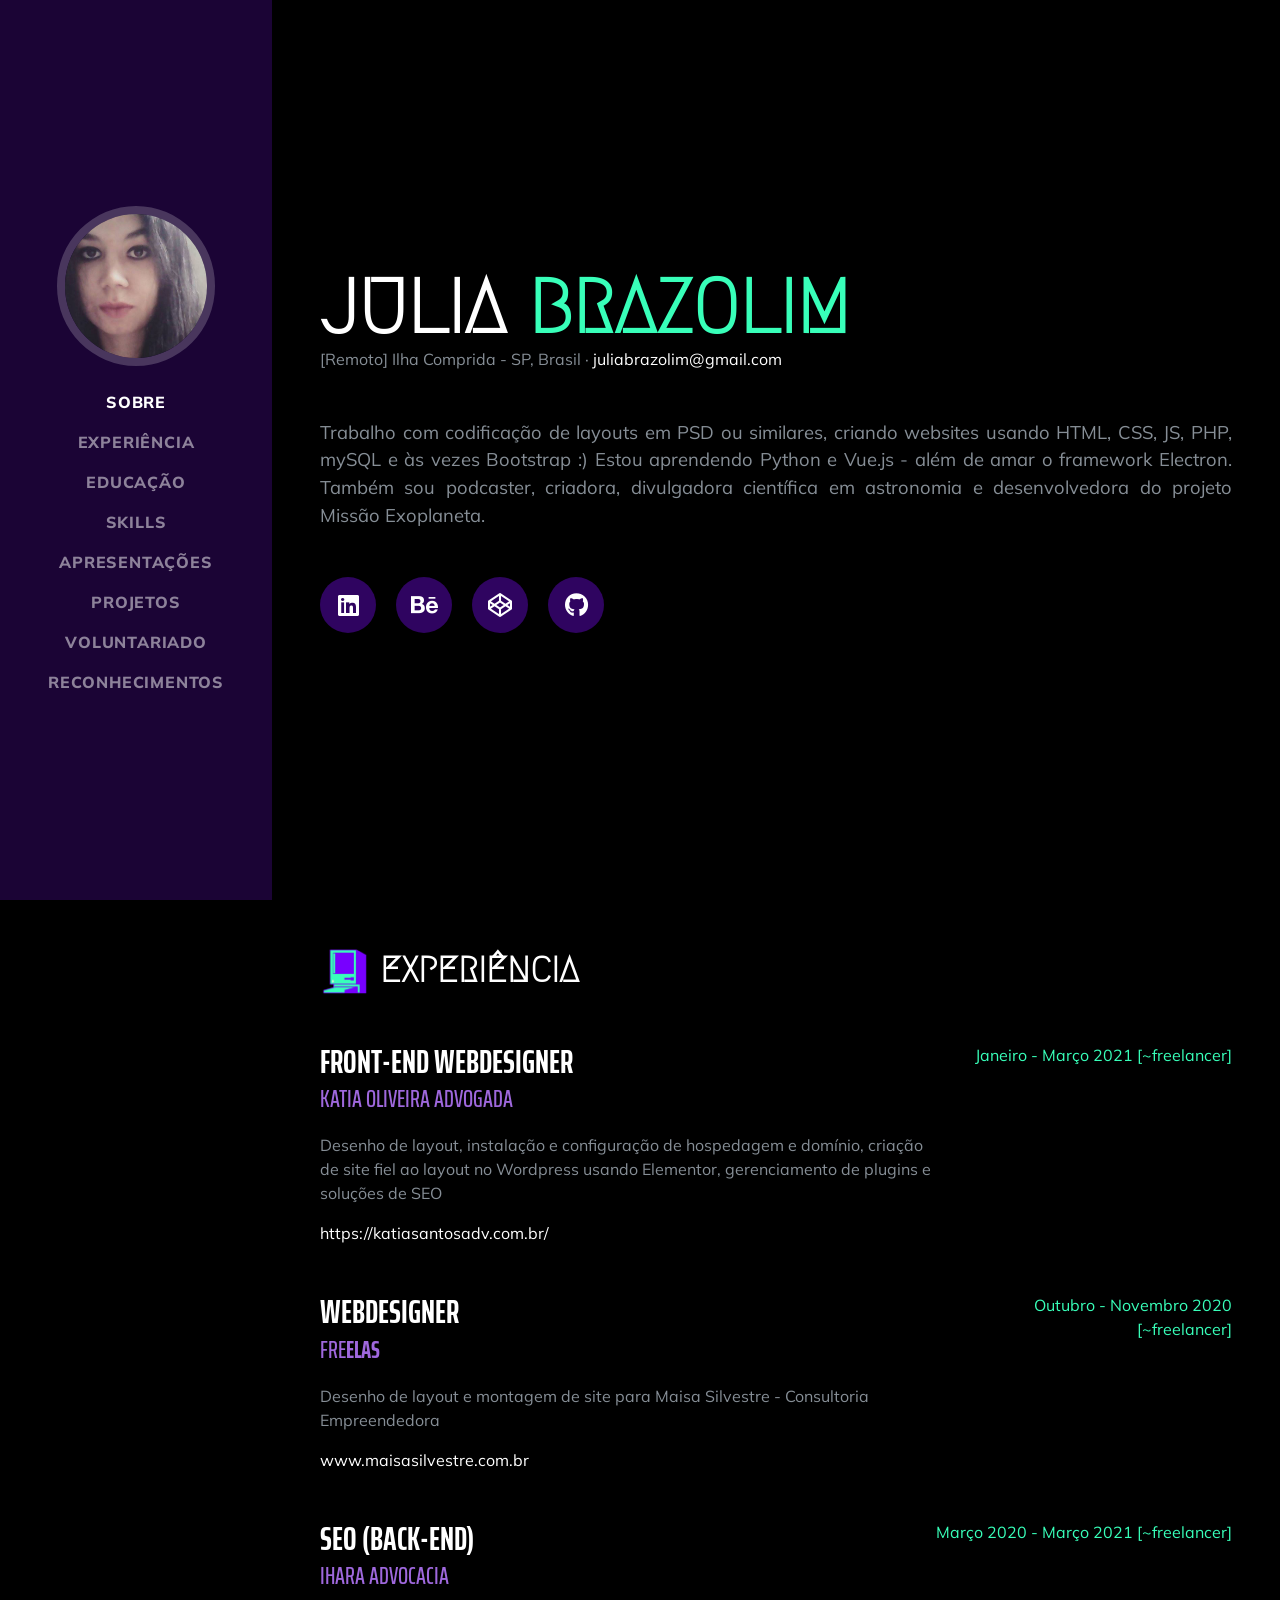
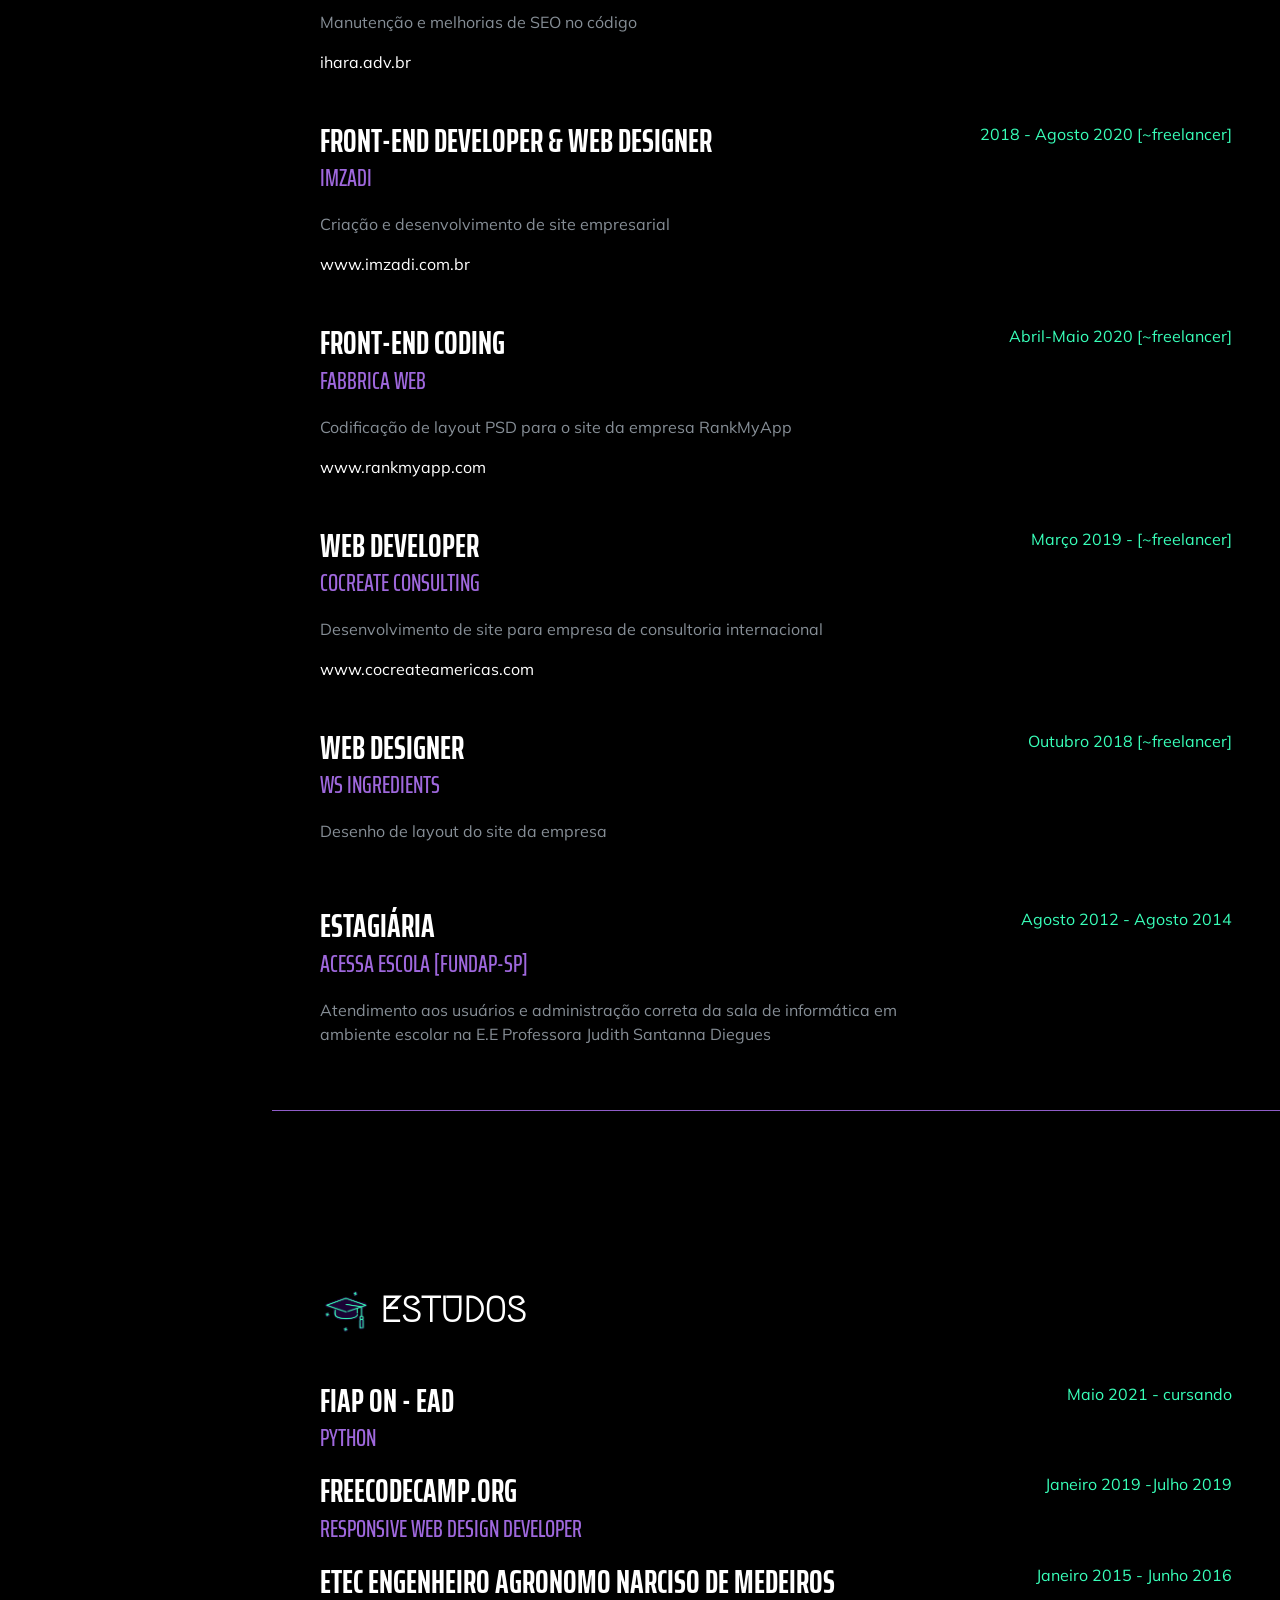
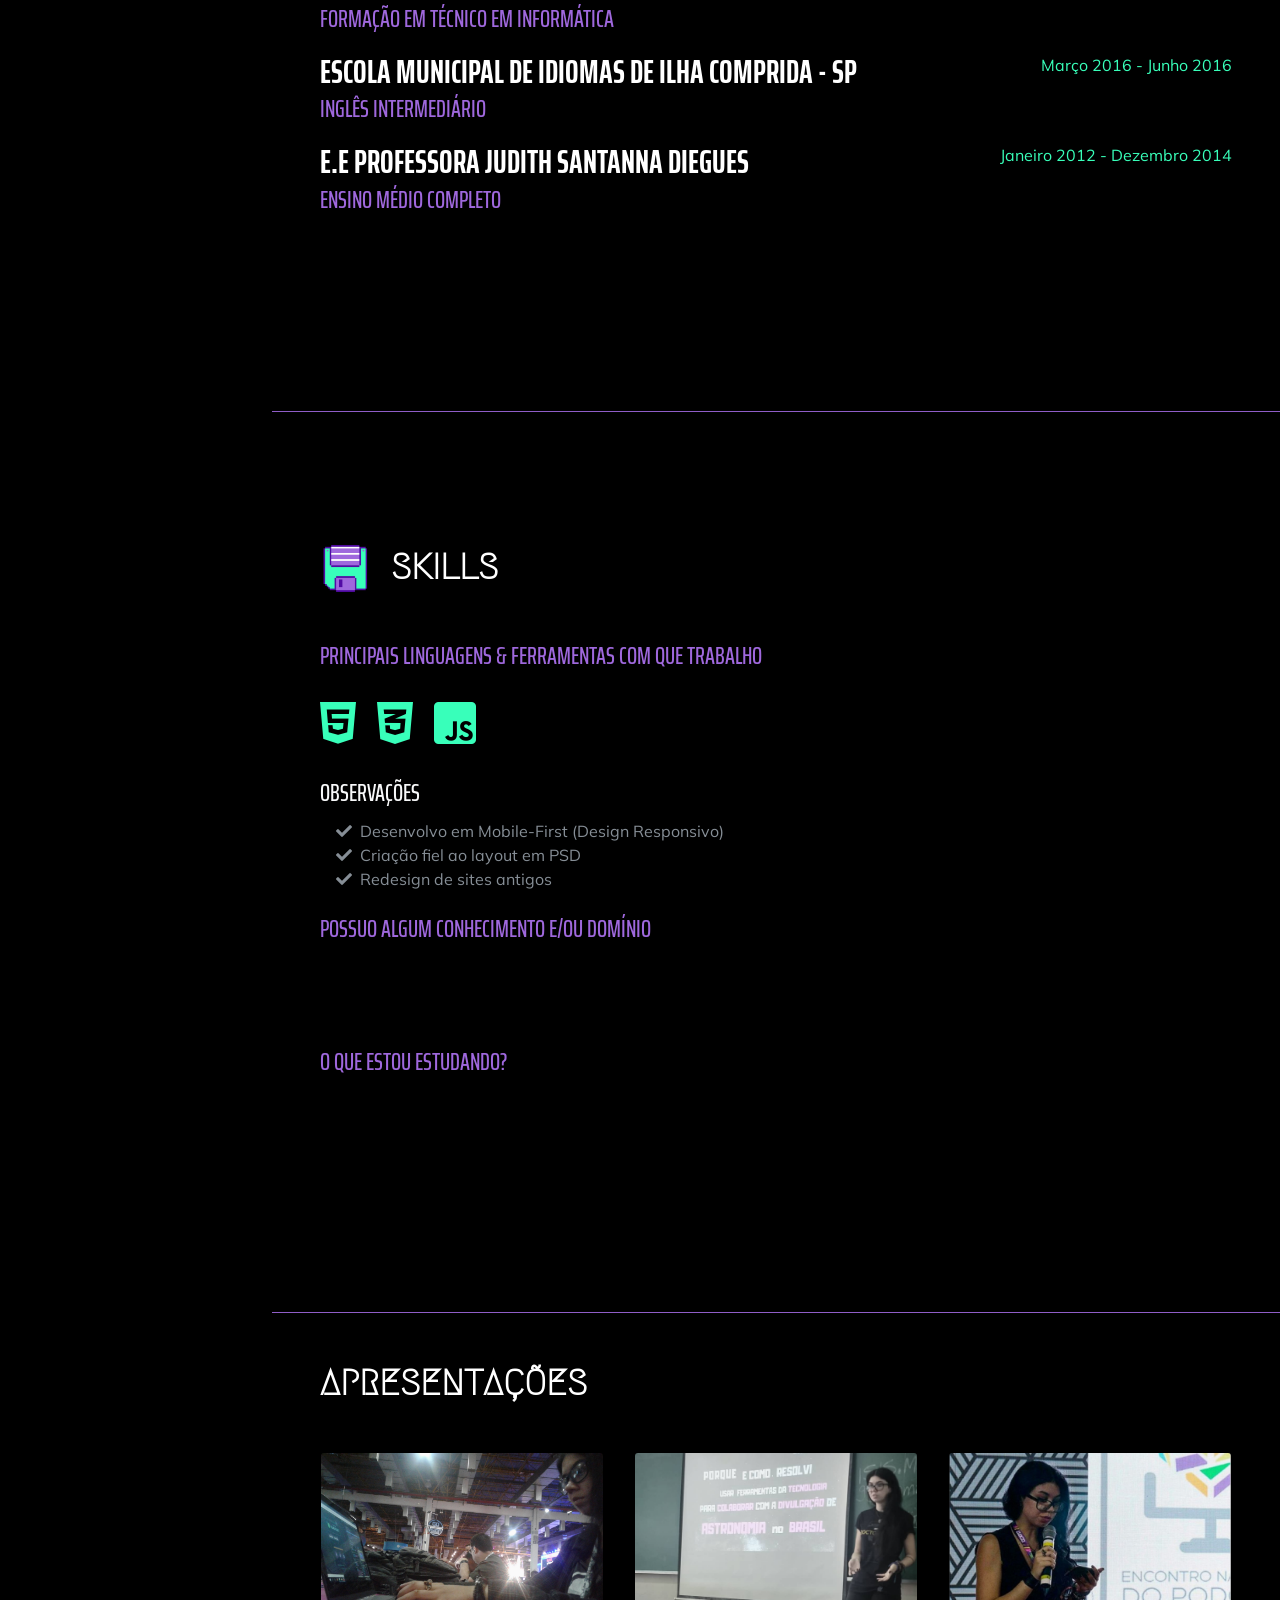
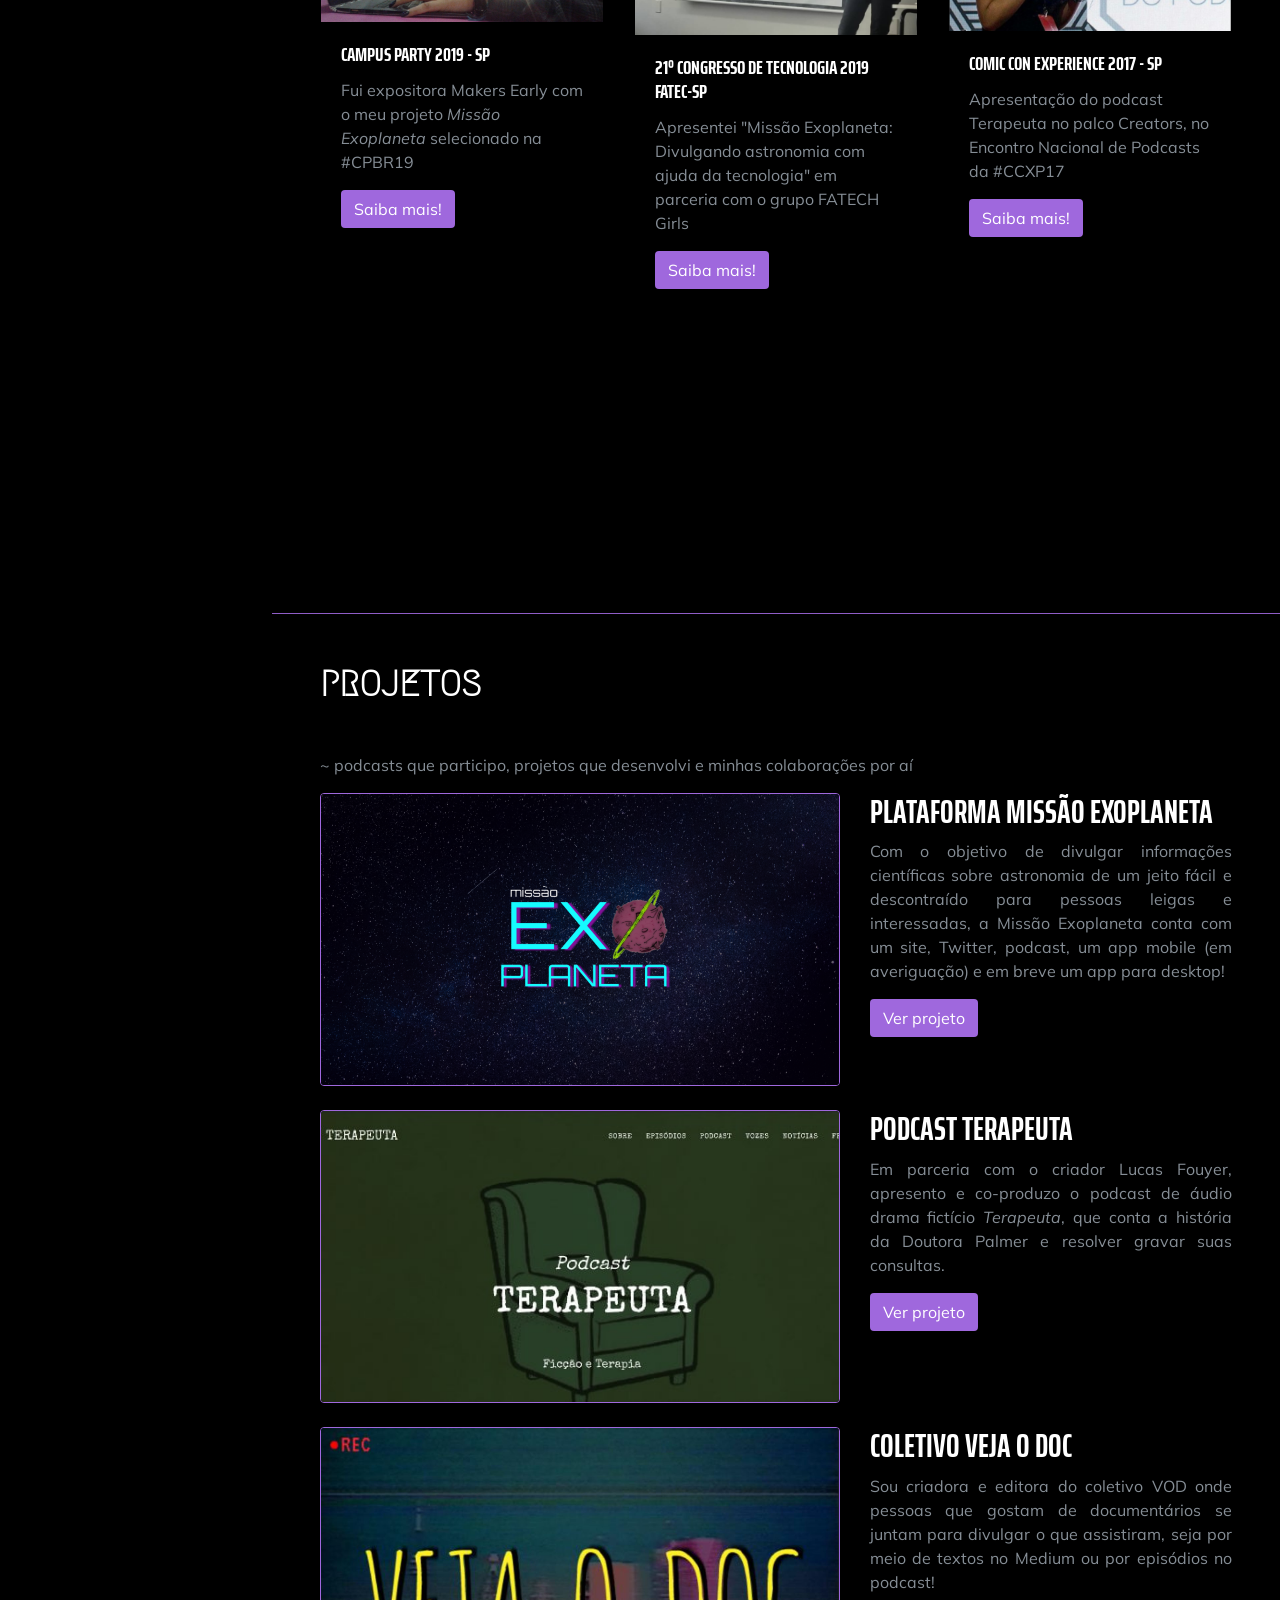
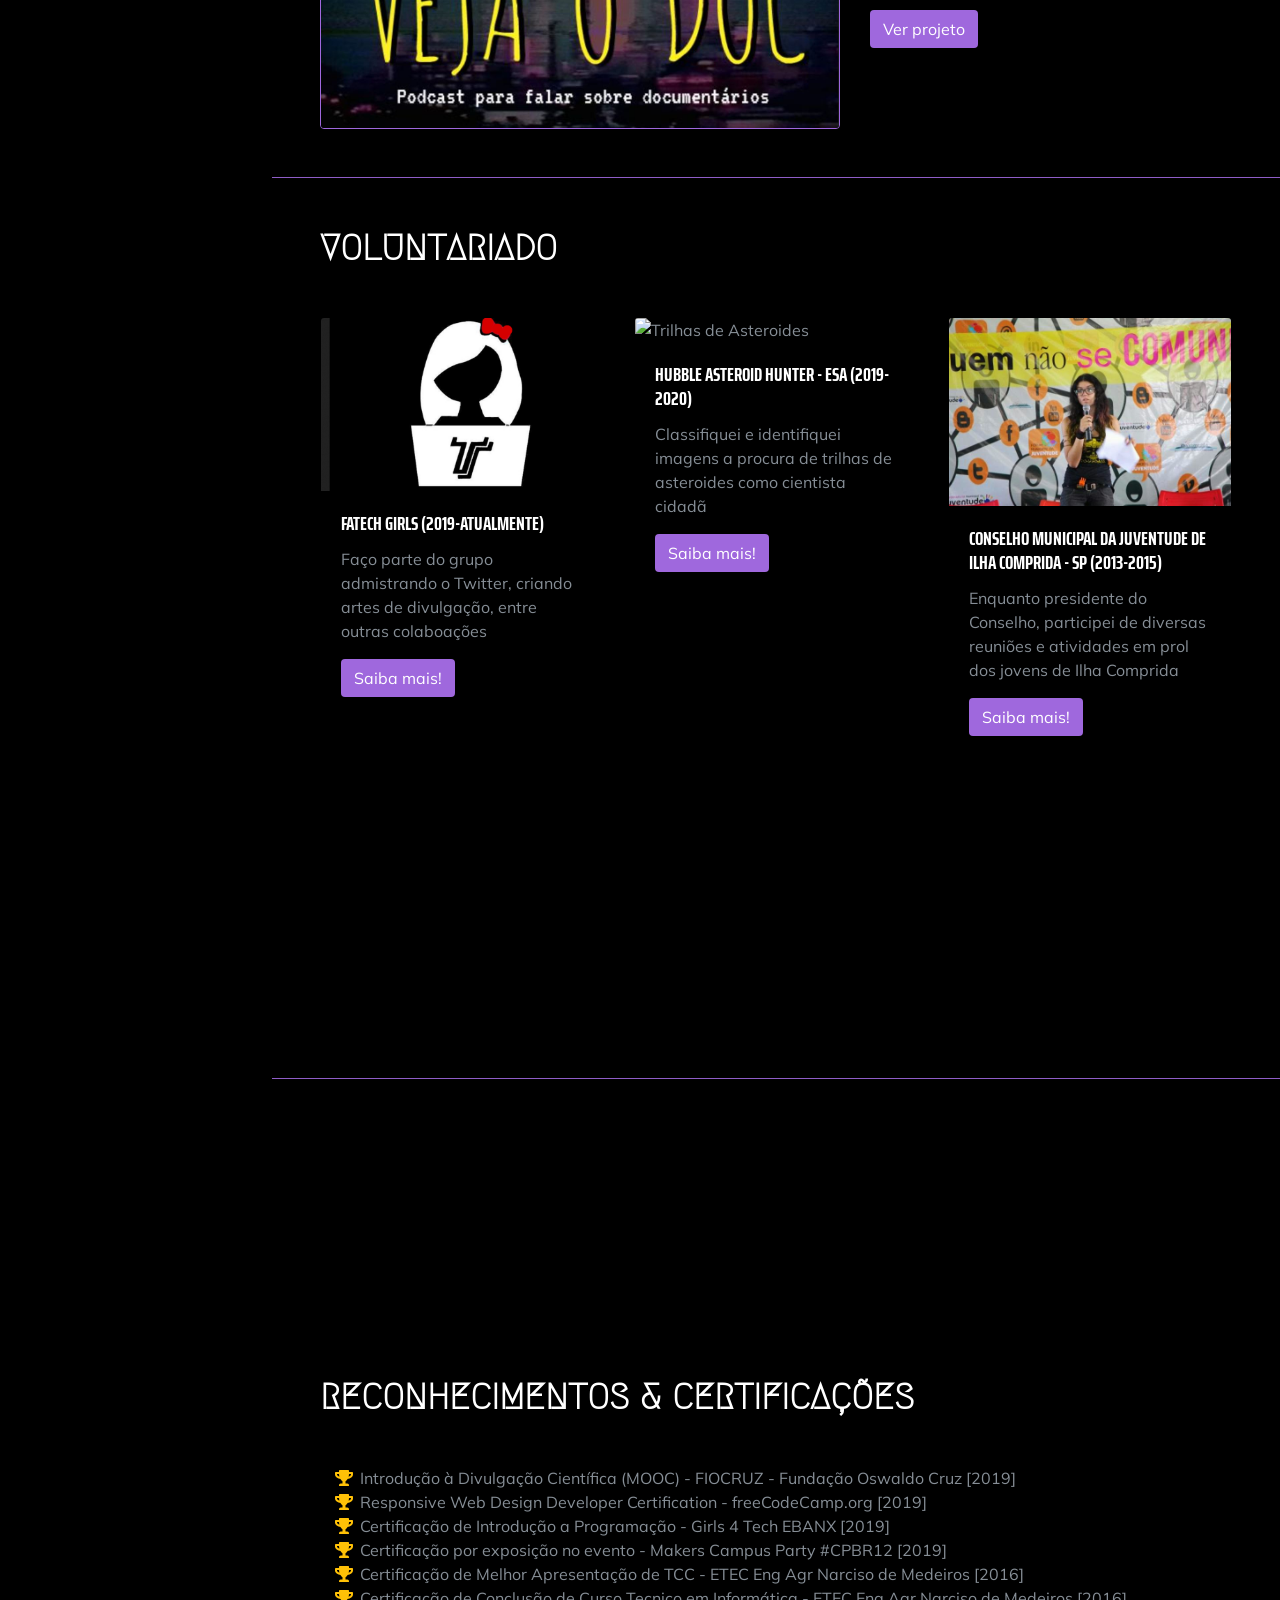
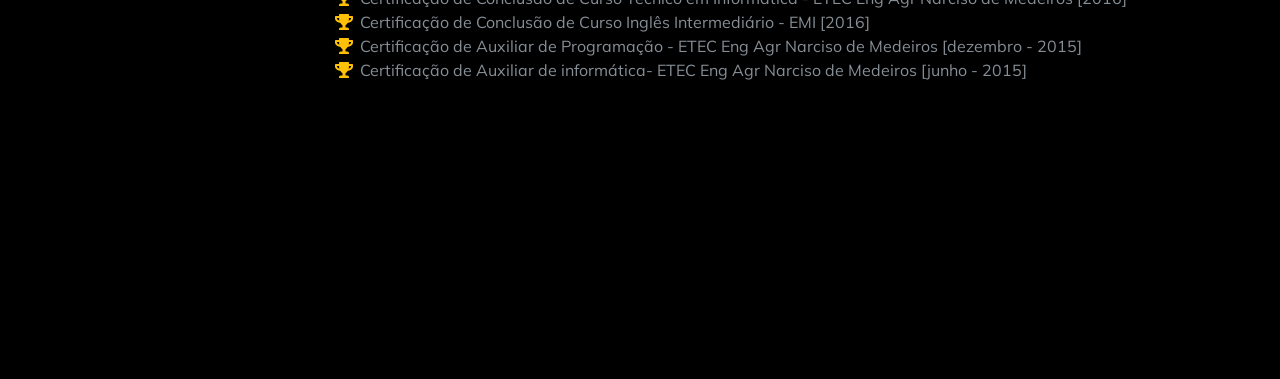
==== commit 42c79ee5: "Update index.html" ====
--- a/index.html
+++ b/index.html
@@ -112,7 +112,7 @@
             <div class="resume-content">
               <h3 class="mb-0">Front-End WebDesigner</h3>
               <div class="subheading mb-3 title-company">Katia Oliveira Advogada</div>
-              <p>Desenho de layout, instação e configuração de hospedagem e domínio, criação de site fiel ao layout no Wordpress usando Elementor, gerenciamento de plugins e soluções de SEO</p>
+              <p>Desenho de layout, instalação e configuração de hospedagem e domínio, criação de site fiel ao layout no Wordpress usando Elementor, gerenciamento de plugins e soluções de SEO</p>
               <a href="https://katiasantosadv.com.br/">https://katiasantosadv.com.br/</a>
             </div>
             <div class="resume-date text-md-right">
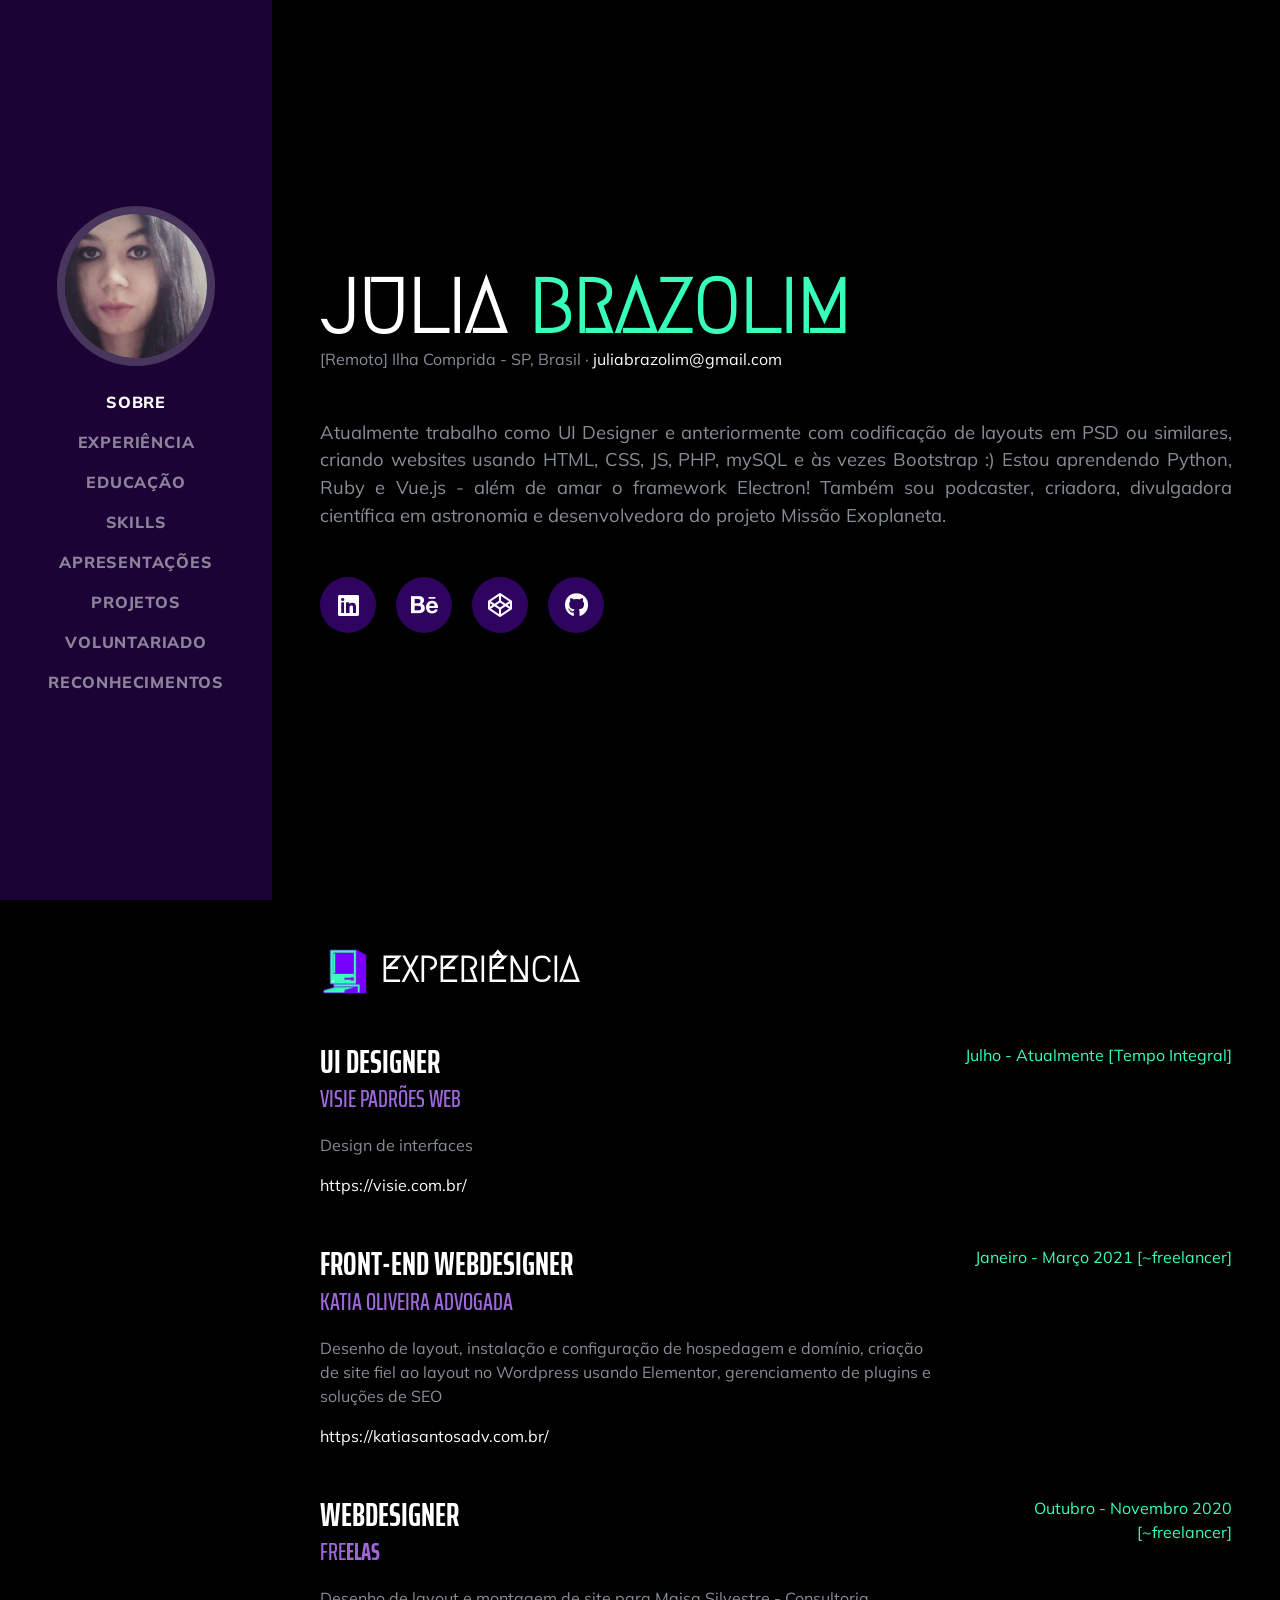
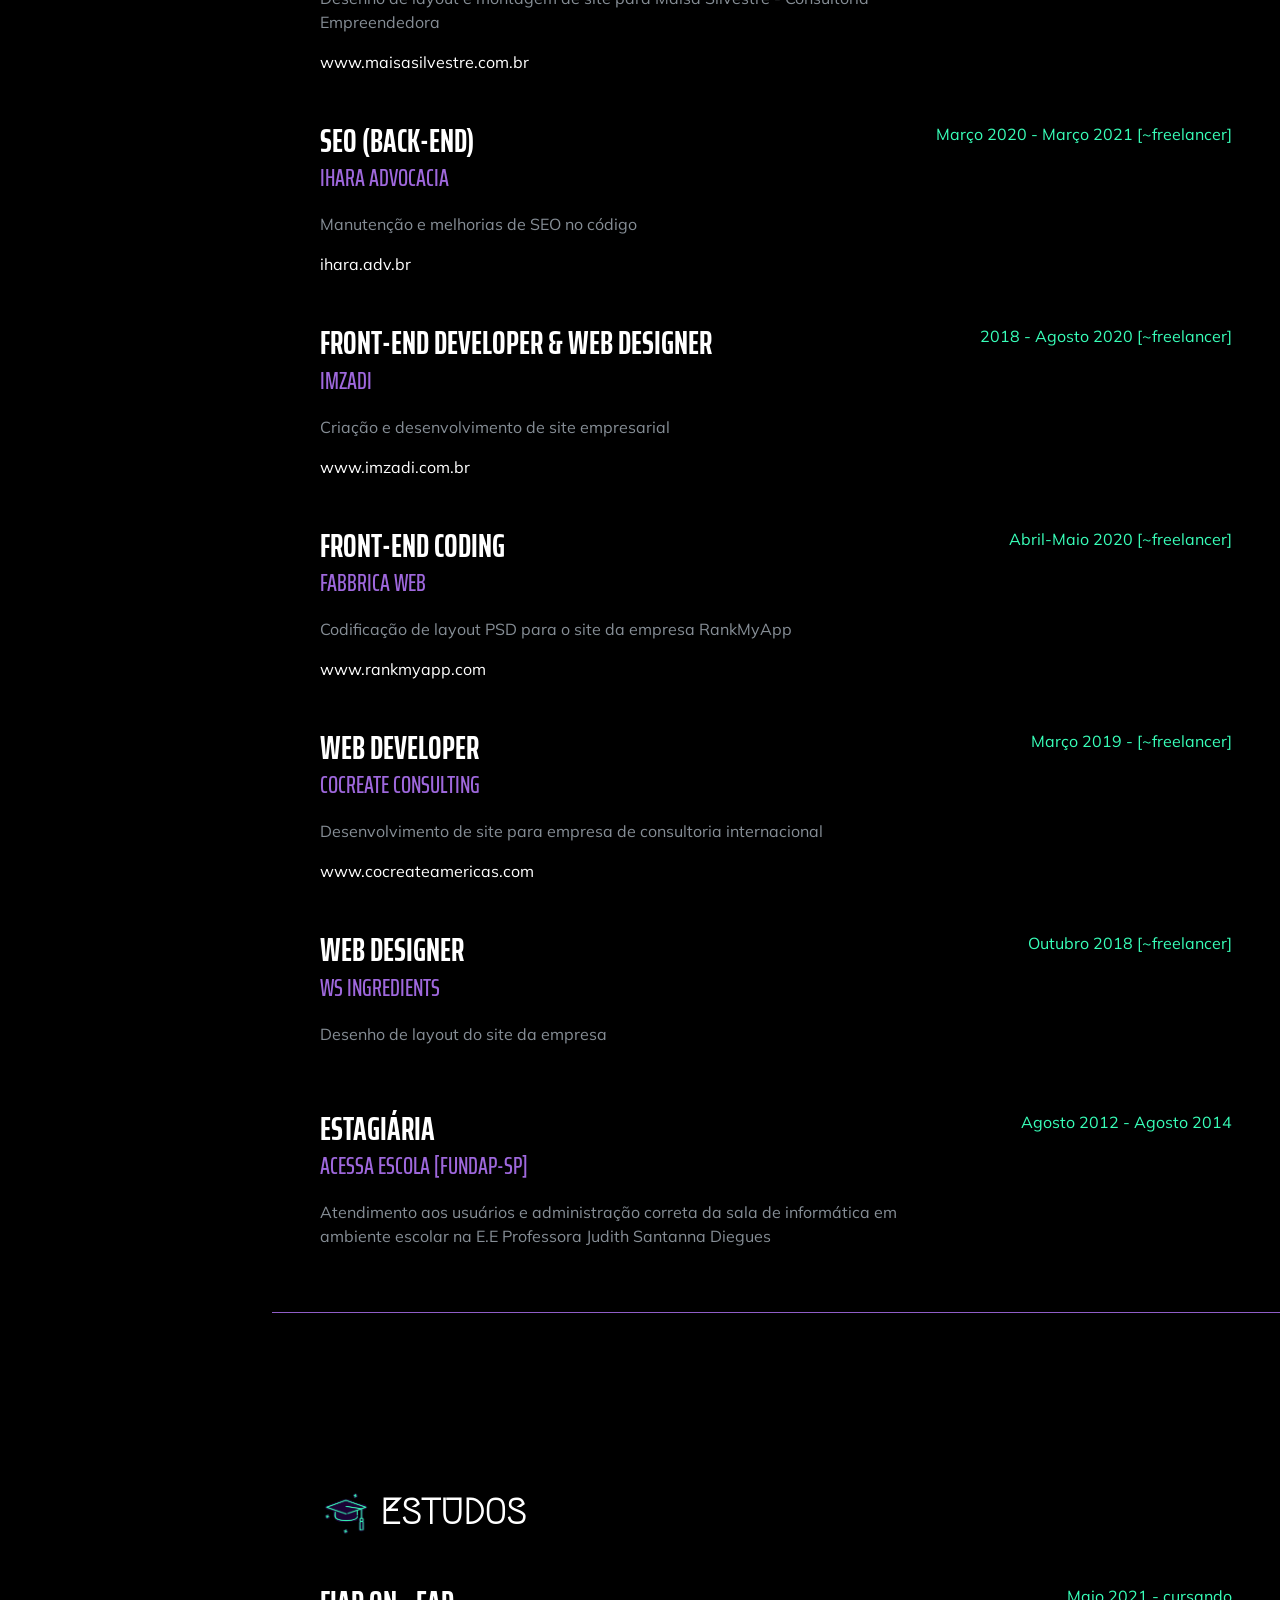
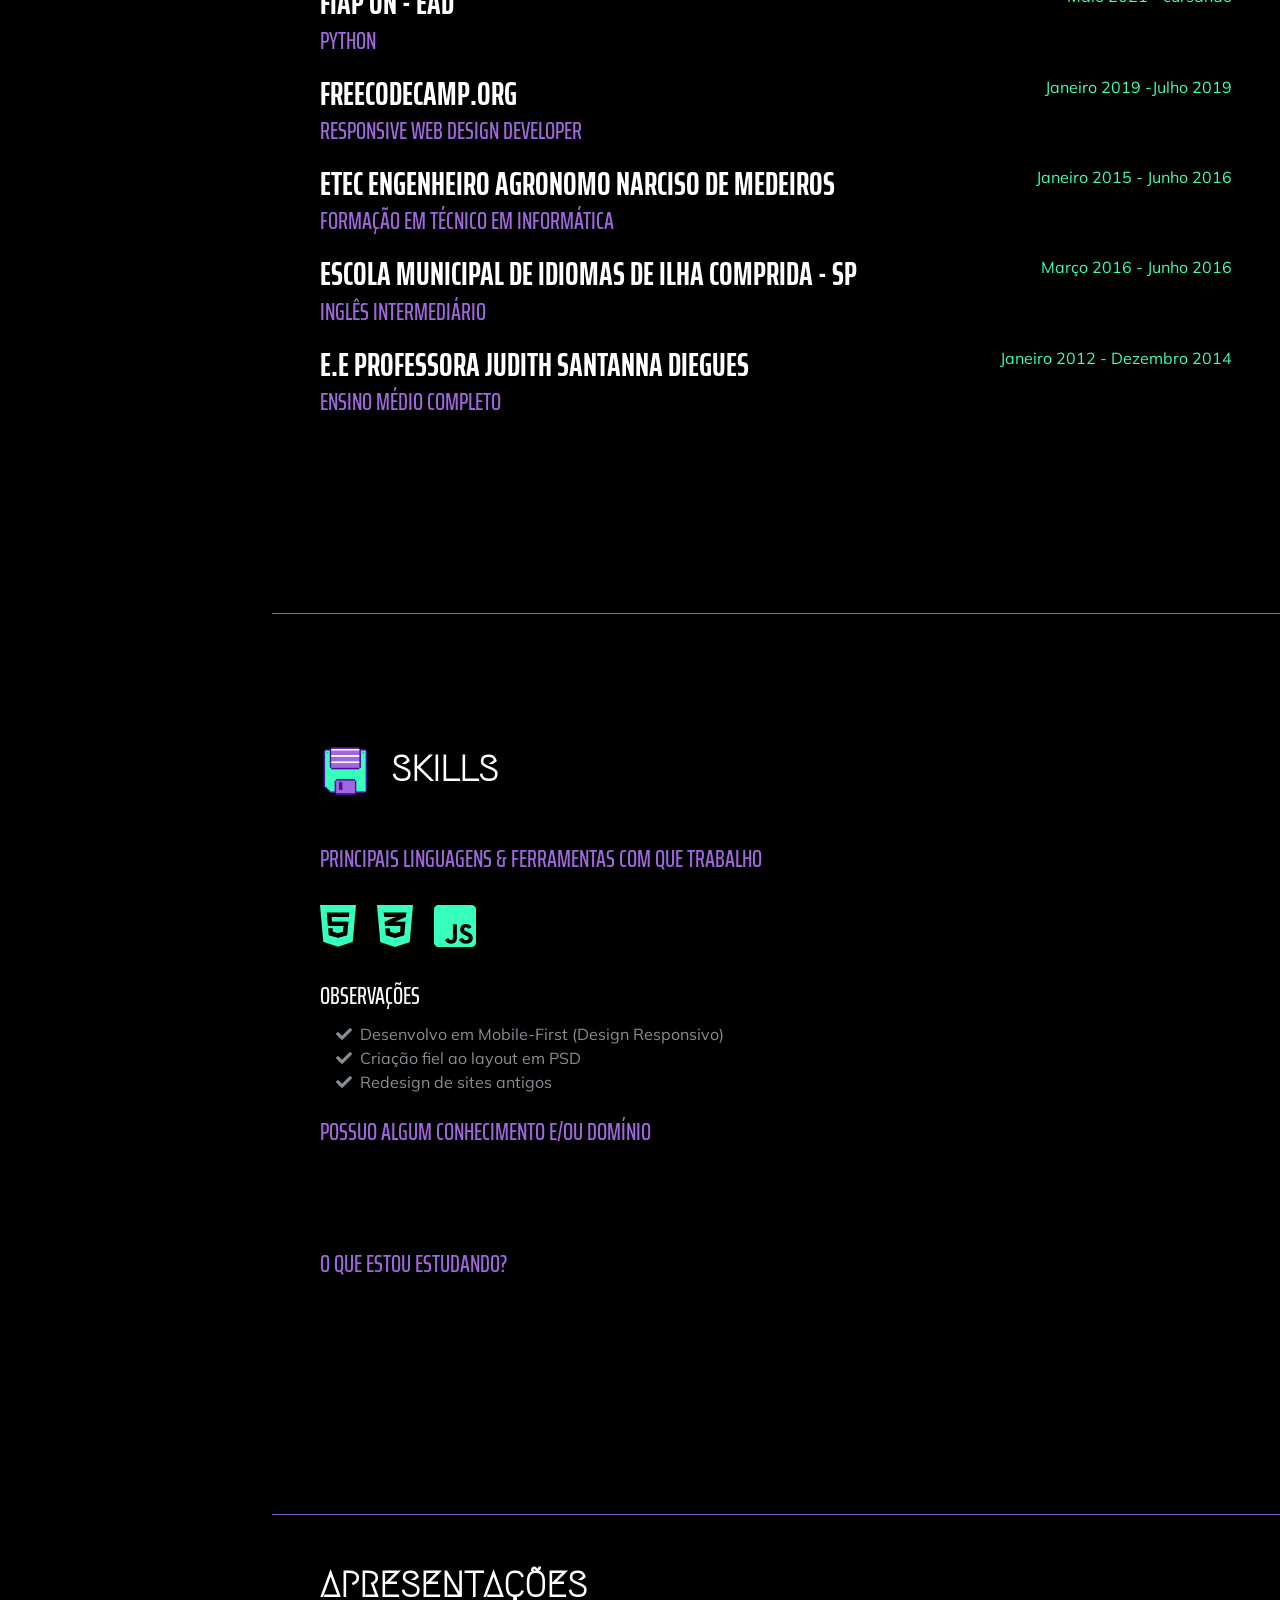
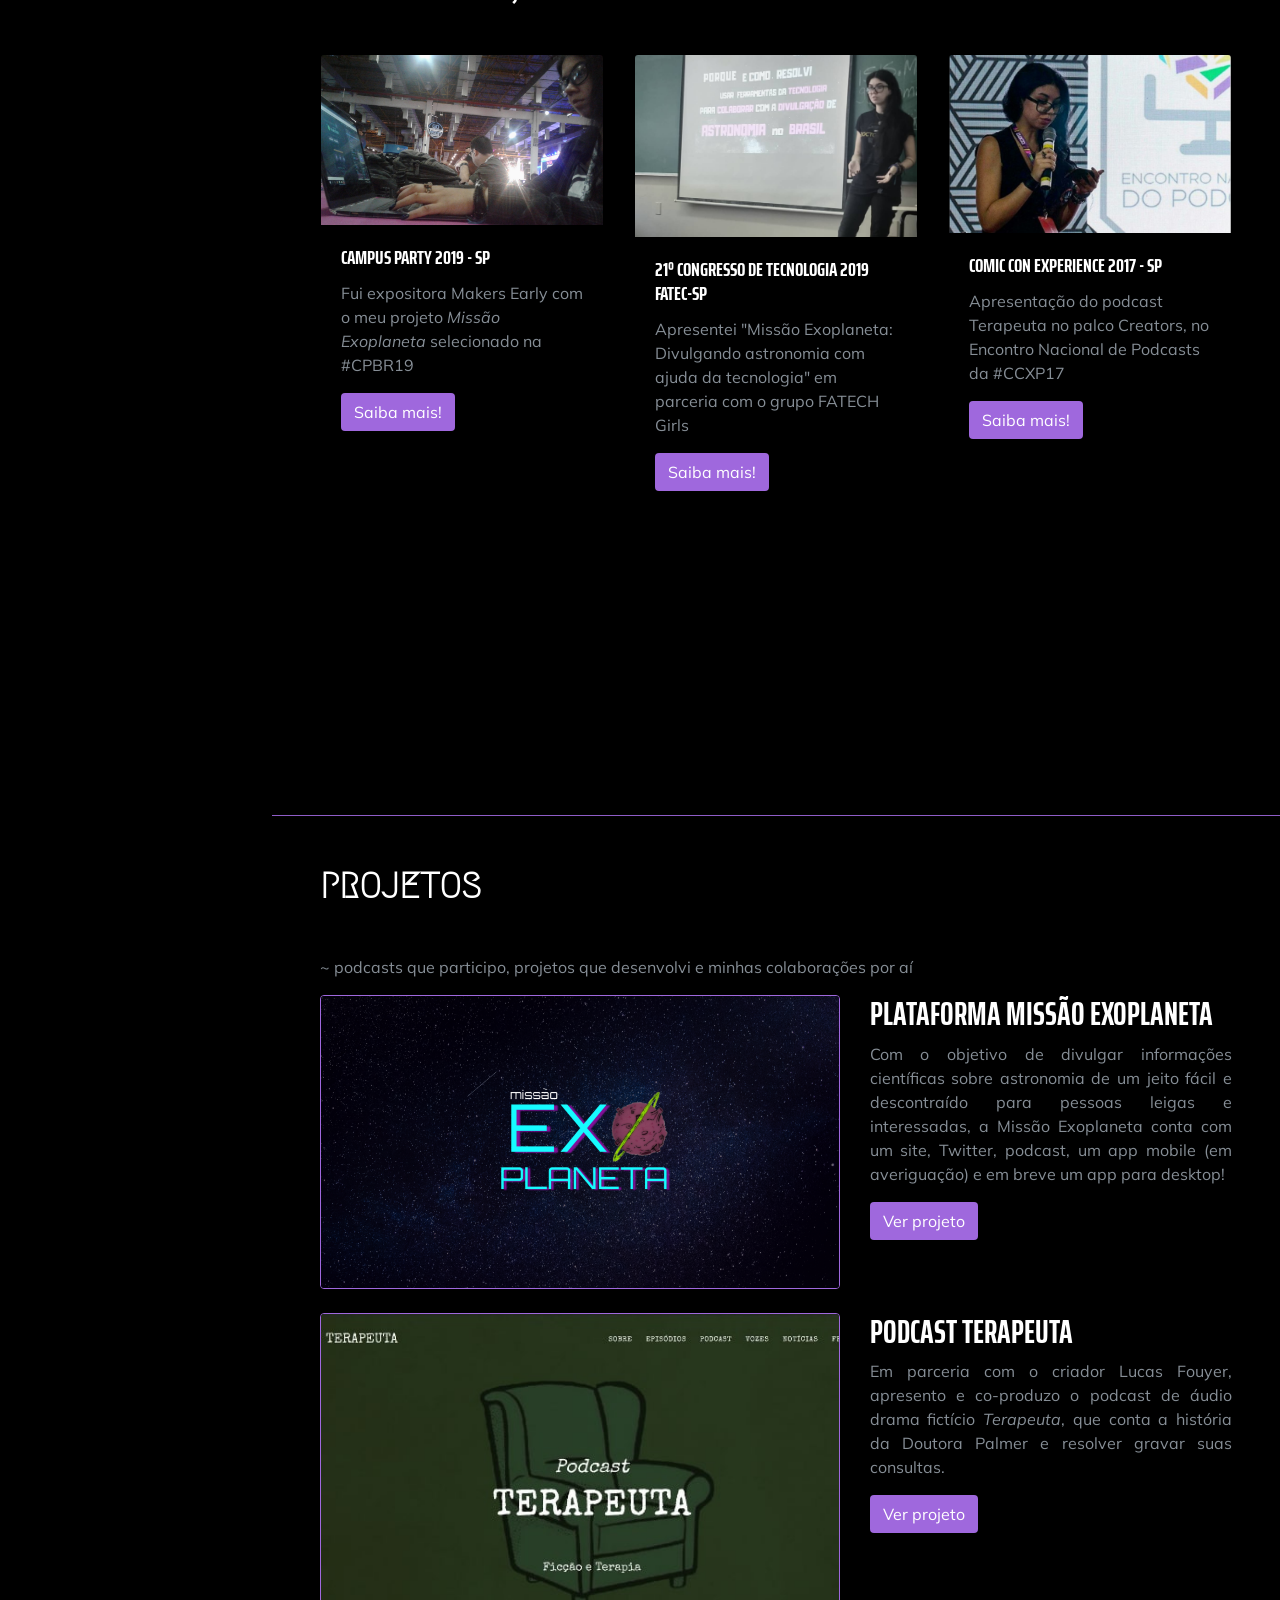
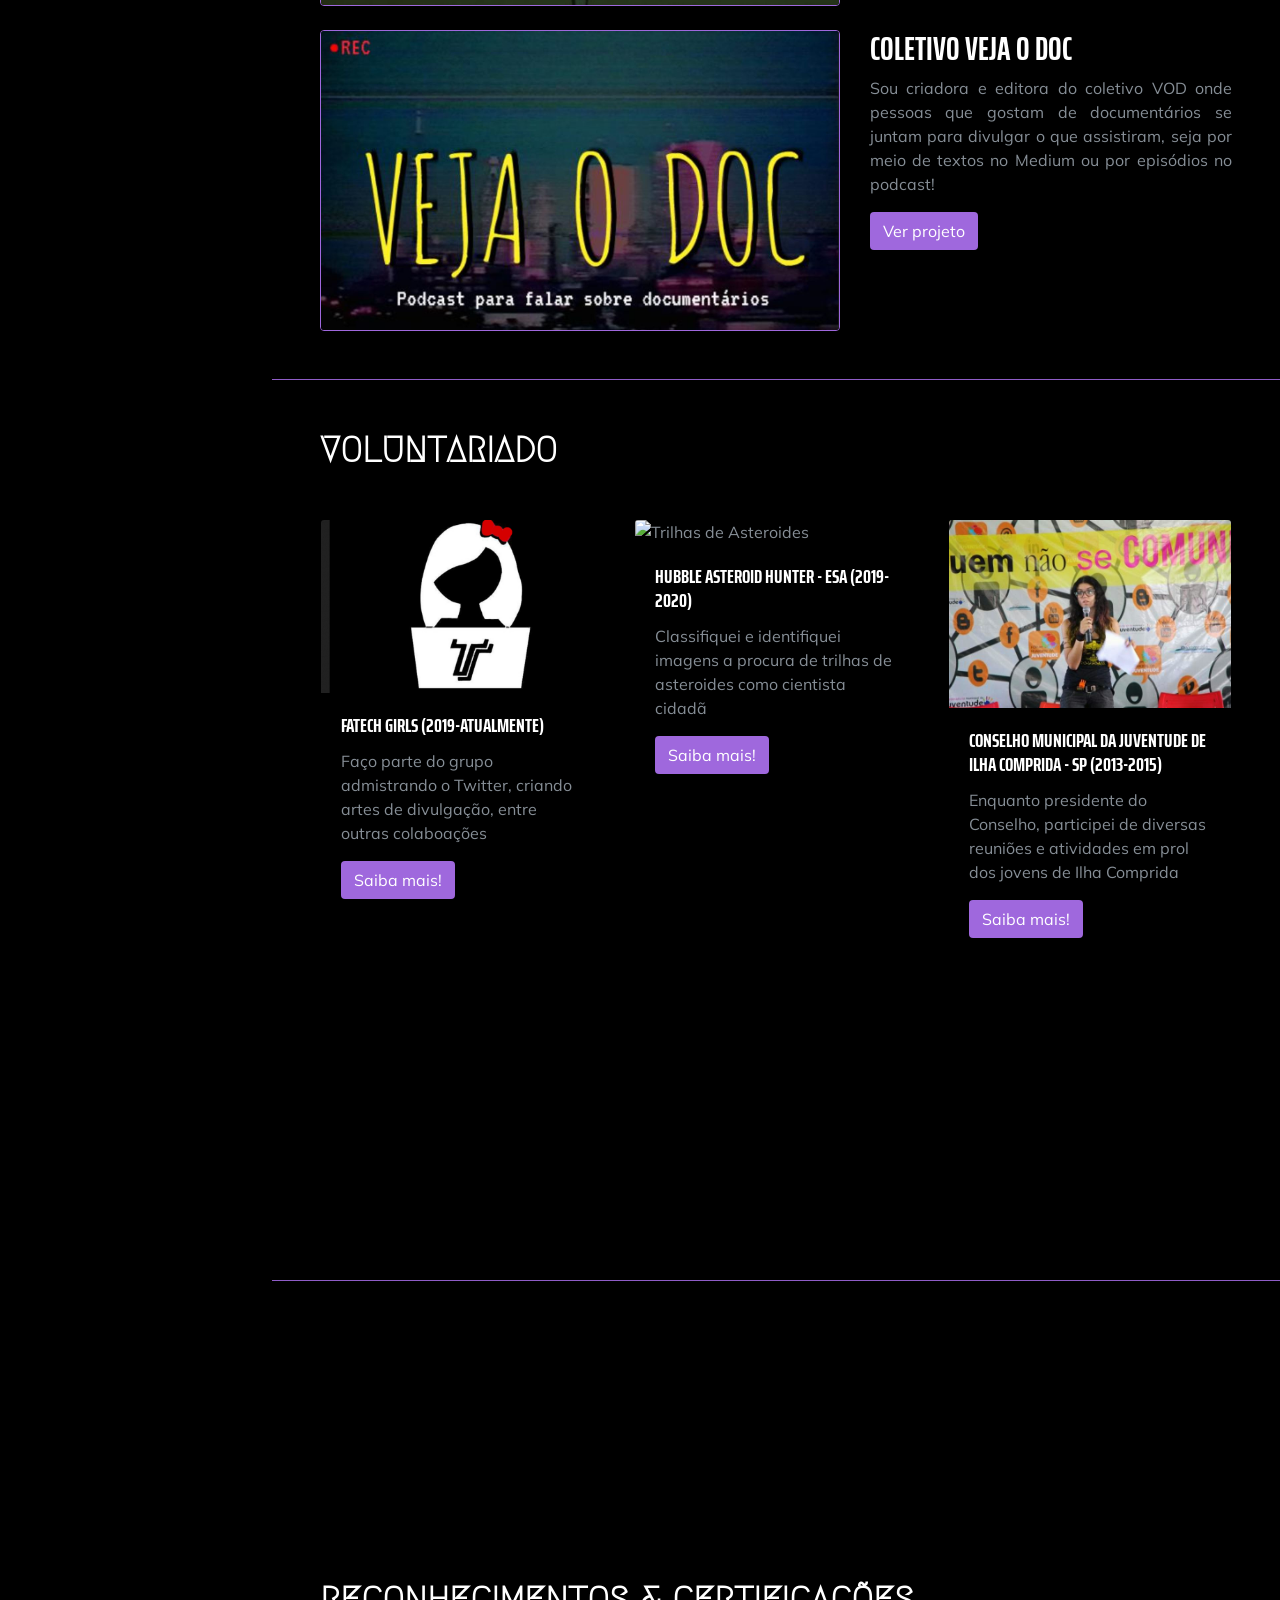
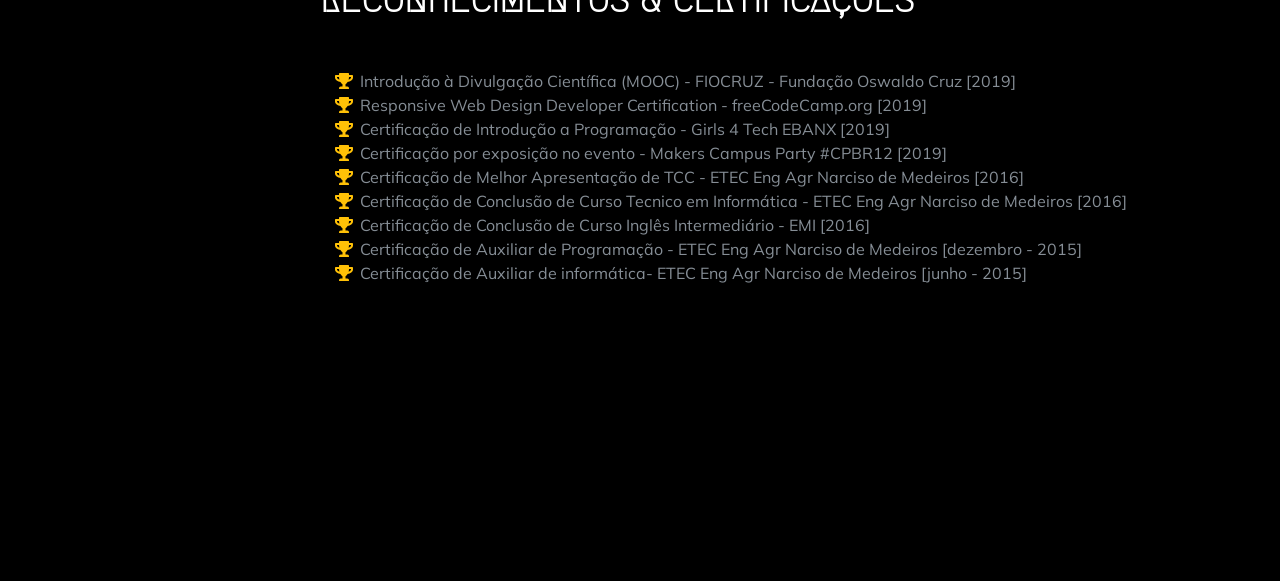
==== commit f2dd5229: "update" ====
--- a/index.html
+++ b/index.html
@@ -86,7 +86,7 @@
           <div class=" mb-5">[Remoto] Ilha Comprida - SP, Brasil ·
             <a href="mailto:juliabrazolim@gmail.com">juliabrazolim@gmail.com</a>
           </div>
-          <p class="lead mb-5 text-justify"> Trabalho com codificação de layouts em PSD ou similares, criando websites usando HTML, CSS, JS, PHP, mySQL e às vezes Bootstrap :) Estou aprendendo Python e Vue.js - além de amar o framework Electron. Também sou podcaster, criadora, divulgadora científica em astronomia e desenvolvedora do projeto Missão Exoplaneta.</p>
+          <p class="lead mb-5 text-justify">Atualmente trabalho como UI Designer e anteriormente com codificação de layouts em PSD ou similares, criando websites usando HTML, CSS, JS, PHP, mySQL e às vezes Bootstrap :) Estou aprendendo Python, Ruby e Vue.js - além de amar o framework Electron! Também sou podcaster, criadora, divulgadora científica em astronomia e desenvolvedora do projeto Missão Exoplaneta.</p>
           <div class="social-icons">
             <a href="https://www.linkedin.com/in/julia-brazolim/" title="LinkedIn">
               <i class="fab fa-linkedin"></i>
@@ -108,6 +108,18 @@
         <div class="w-100">
           <h2 class="mb-5" id="titulo"><img class="icon-topic" src="img/iconex.png">Experiência</h2>
           
+          <div class="resume-item d-flex flex-column flex-md-row justify-content-between mb-5">
+            <div class="resume-content">
+              <h3 class="mb-0">UI Designer</h3>
+              <div class="subheading mb-3 title-company">Visie Padrões Web</div>
+              <p>Design de interfaces</p>
+              <a href="https://visie.com.br/">https://visie.com.br/</a>
+            </div>
+            <div class="resume-date text-md-right">
+              <span class="text-primary">Julho - Atualmente [Tempo Integral]</span>
+            </div>
+          </div>
+          
            <div class="resume-item d-flex flex-column flex-md-row justify-content-between mb-5">
             <div class="resume-content">
               <h3 class="mb-0">Front-End WebDesigner</h3>
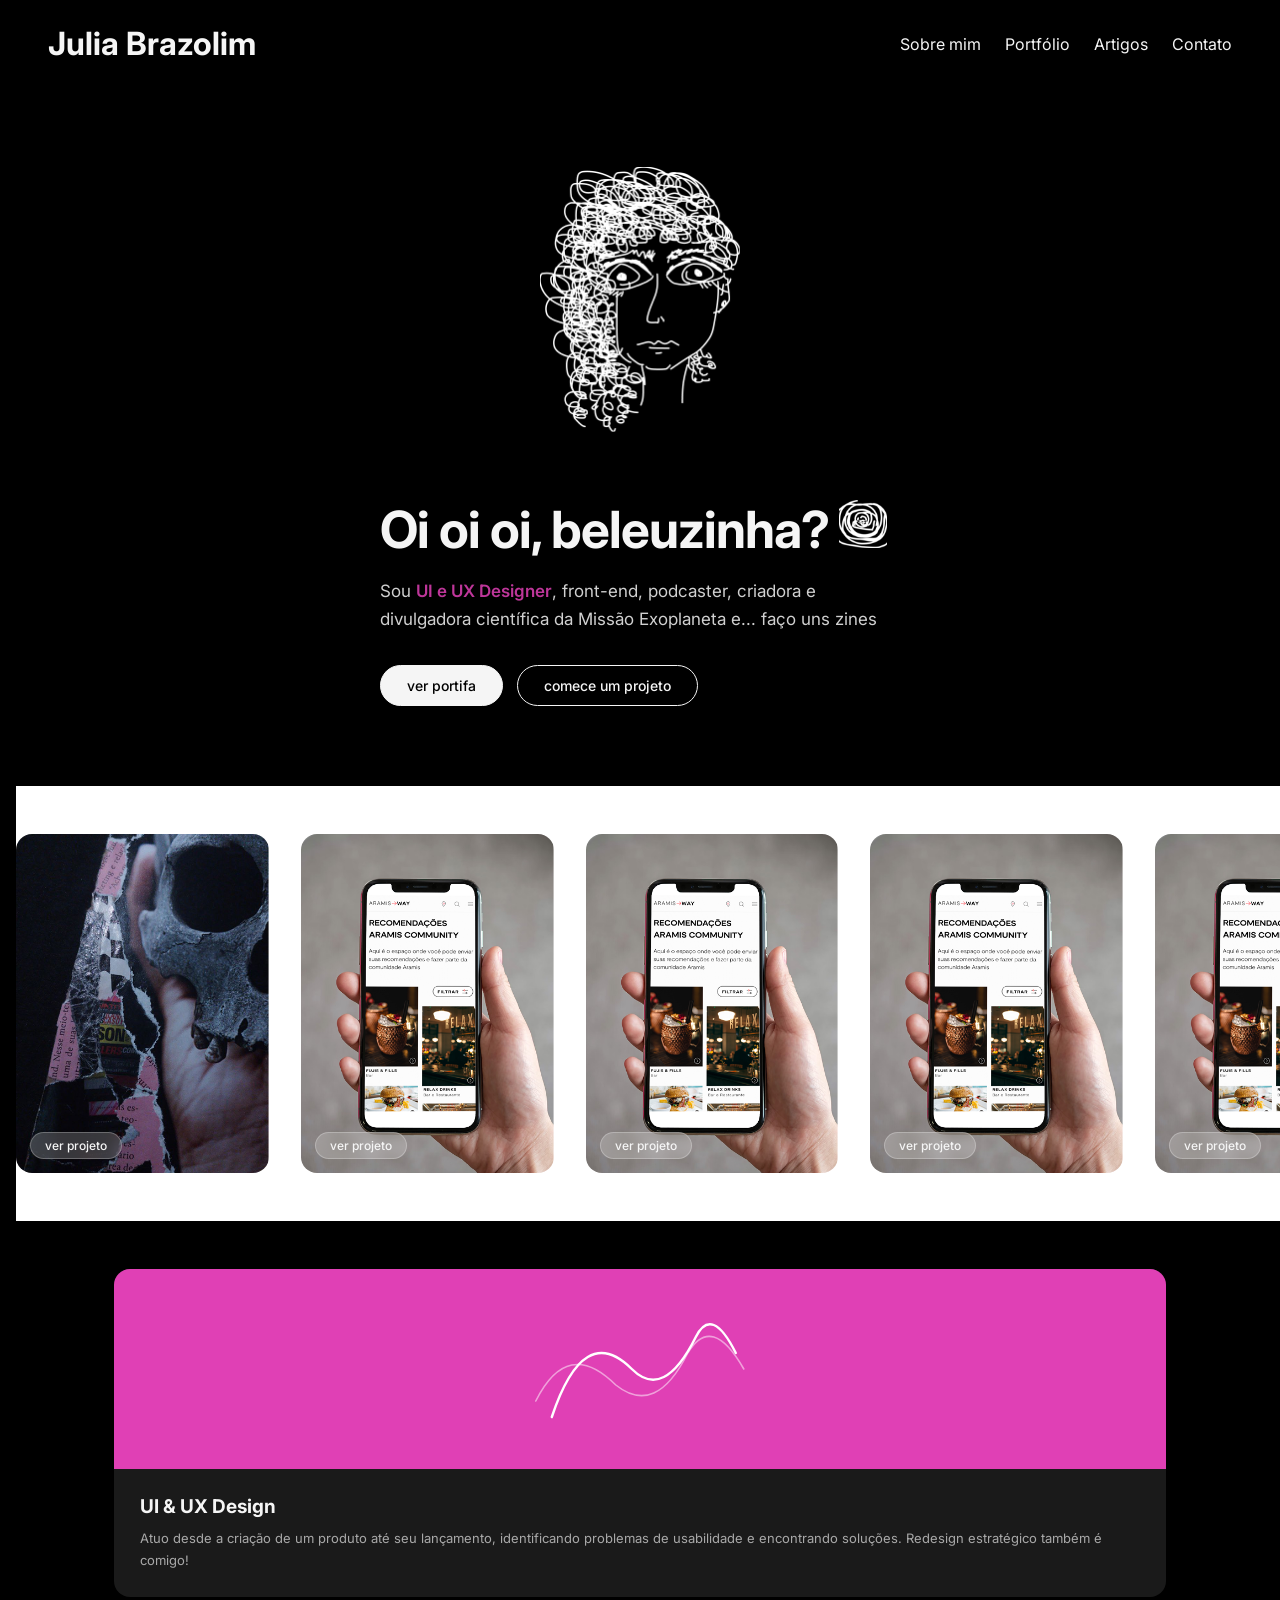
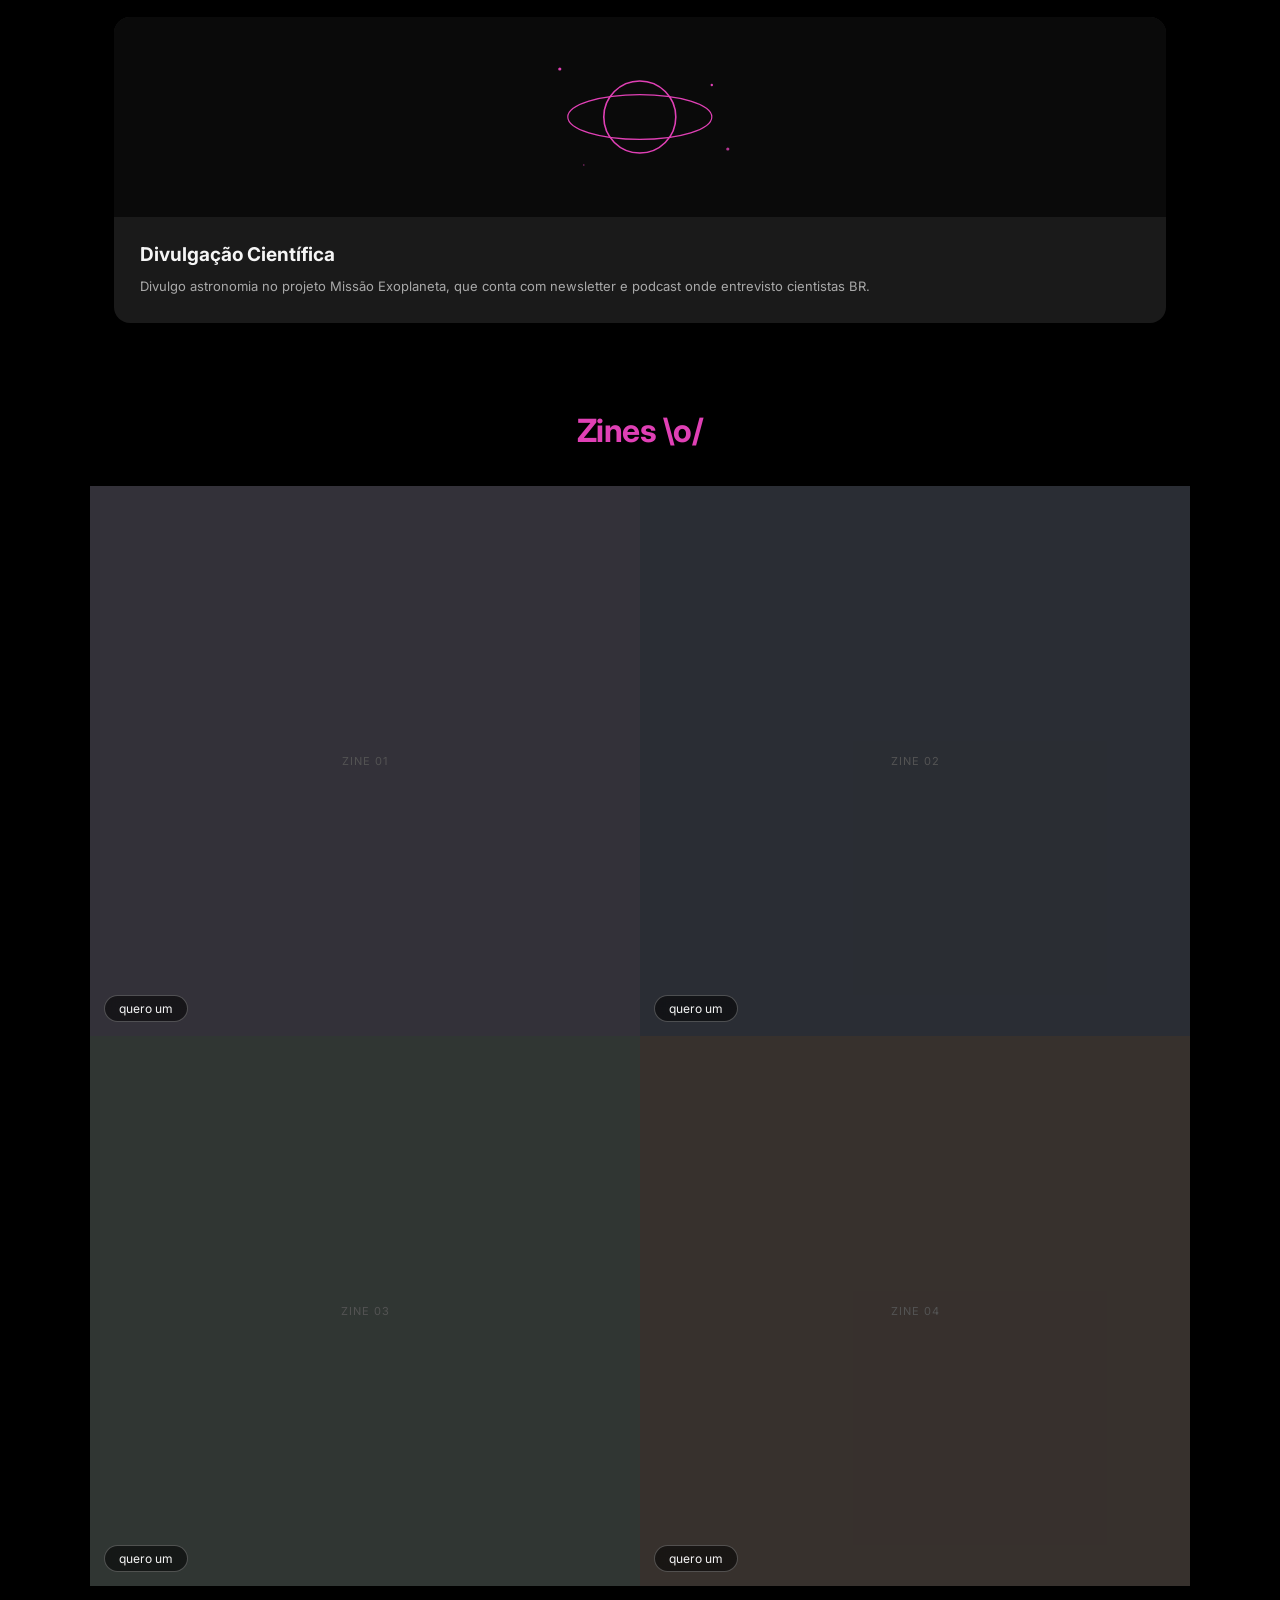
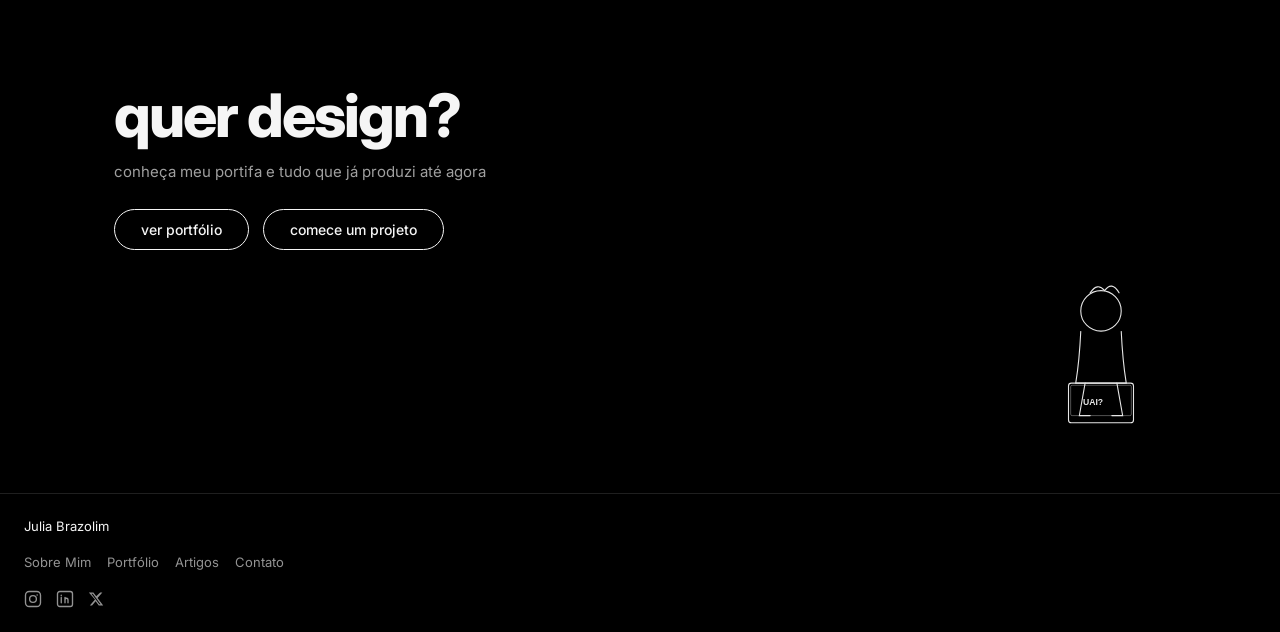
==== commit 9dbadd5e: "Novo portfólio — substitui versão anterior" ====
--- a/index.html
+++ b/index.html
@@ -1,537 +1,325 @@
 <!DOCTYPE html>
-<html lang="pt-br">
-  <head>
-    <meta charset="utf-8">
-    <title>Portfólio | Julia Brazolim</title>
-    <meta name="description" content="Portfólio Julia Brazolim">
-    <meta name="author" content="Julia Brazolim">
-    <meta name="viewport" content="width=device-width, initial-scale=1, shrink-to-fit=no">
-
-    <!-- Open Graph / Facebook -->
-    <meta property="og:type" content="website">
-    <meta property="og:url" content="https://metatags.io/">
-    <meta property="og:title" content="Julia Brazolim">
-    <meta property="og:description" content="Portfólio">
-    <meta property="og:image" content="https://user-images.githubusercontent.com/13179312/92282298-ad3a2300-eed3-11ea-9724-d0e8ed82a67a.png">
-
-    <!-- Twitter -->
-    <meta property="twitter:card" content="summary_large_image">
-    <meta property="twitter:url" content="https://metatags.io/">
-    <meta property="twitter:title" content="Julia Brazolim">
-    <meta property="twitter:description" content="Portfólio">
-    <meta property="twitter:image" content="https://user-images.githubusercontent.com/13179312/92282298-ad3a2300-eed3-11ea-9724-d0e8ed82a67a.png">
-
-    <!-- Bootstrap core CSS -->
-    <link rel="stylesheet" href="https://stackpath.bootstrapcdn.com/bootstrap/4.5.2/css/bootstrap.min.css" integrity="sha384-JcKb8q3iqJ61gNV9KGb8thSsNjpSL0n8PARn9HuZOnIxN0hoP+VmmDGMN5t9UJ0Z" crossorigin="anonymous">
-
-    <!-- Custom fonts for this template -->
-    <link href="https://fonts.googleapis.com/css?family=Saira+Extra+Condensed:500,700" rel="stylesheet">
-    <link href="https://fonts.googleapis.com/css?family=Muli:400,400i,800,800i" rel="stylesheet">
-    <link href="https://fonts.googleapis.com/css?family=Megrim" rel="stylesheet">
-    <!-- Font Awesome -->
-    <link rel="stylesheet" href="https://use.fontawesome.com/releases/v5.6.3/css/all.css" integrity="sha384-UHRtZLI+pbxtHCWp1t77Bi1L4ZtiqrqD80Kn4Z8NTSRyMA2Fd33n5dQ8lWUE00s/" crossorigin="anonymous">
-    <!-- Devicon -->
-    <link rel="stylesheet" href="https://cdn.jsdelivr.net/gh/devicons/devicon@master/devicon.min.css">
-    <!-- Custom styles for this template -->
-    <link href="css/resume.min.css" rel="stylesheet">
-
-  </head>
-  <body>
-    <nav class="navbar navbar-expand-lg navbar-dark bg-primary fixed-top" id="sideNav">
-      <a class="navbar-brand js-scroll-trigger" href="#page-top">
-        <span class="d-block d-lg-none">Julia Brazolim</span>
-        <span class="d-none d-lg-block">
-          <img class="img-fluid img-profile rounded-circle mx-auto mb-2" src="img/profile.png" alt="">
-        </span>
-      </a>
-      <button class="navbar-toggler" type="button" data-toggle="collapse" data-target="#navbarSupportedContent" aria-controls="navbarSupportedContent" aria-expanded="false" aria-label="Toggle navigation">
-        <span class="navbar-toggler-icon"></span>
-      </button>
-      <div class="collapse navbar-collapse" id="navbarSupportedContent">
-        <ul class="navbar-nav">
-          <li class="nav-item">
-            <a class="nav-link js-scroll-trigger" href="#about">Sobre</a>
-          </li>
-          <li class="nav-item">
-            <a class="nav-link js-scroll-trigger" href="#experience">Experiência</a>
-          </li>
-          <li class="nav-item">
-            <a class="nav-link js-scroll-trigger" href="#education">Educação</a>
-          </li>
-          <li class="nav-item">
-            <a class="nav-link js-scroll-trigger" href="#skills">Skills</a>
-          </li>
-          <li class="nav-item">
-            <a class="nav-link js-scroll-trigger" href="#apresentations">Apresentações</a>
-          </li>
-          <li class="nav-item">
-            <a class="nav-link js-scroll-trigger" href="#projetos">Projetos</a>
-          </li>
-          <li class="nav-item">
-            <a class="nav-link js-scroll-trigger" href="#voluntariado">Voluntariado</a>
-          </li>
-          <li class="nav-item">
-            <a class="nav-link js-scroll-trigger" href="#awards">Reconhecimentos</a>
-          </li>
-        </ul>
-      </div>
-    </nav>
-
-    <div class="container-fluid p-0">
-      <section class="resume-section p-3 p-lg-5 d-flex align-items-center" id="about">
-        <div class="w-100">
-          <h1 id="titulo" class="mb-0">Julia
-            <span class="text-primary">Brazolim</span>
-          </h1>
-          <div class=" mb-5">[Remoto] Ilha Comprida - SP, Brasil ·
-            <a href="mailto:juliabrazolim@gmail.com">juliabrazolim@gmail.com</a>
-          </div>
-          <p class="lead mb-5 text-justify">Atualmente trabalho como UI Designer e anteriormente com codificação de layouts em PSD ou similares, criando websites usando HTML, CSS, JS, PHP, mySQL e às vezes Bootstrap :) Estou aprendendo Python, Ruby e Vue.js - além de amar o framework Electron! Também sou podcaster, criadora, divulgadora científica em astronomia e desenvolvedora do projeto Missão Exoplaneta.</p>
-          <div class="social-icons">
-            <a href="https://www.linkedin.com/in/julia-brazolim/" title="LinkedIn">
-              <i class="fab fa-linkedin"></i>
-            </a>
-            <a href="https://www.behance.net/juliabrazolim" title="Behance">
-              <i class="fab fa-behance"></i>
-            </a>
-            <a href="https://codepen.io/juliabrazolim" title="Codepen">
-              <i class="fab fa-codepen"></i>
-            </a>
-            <a href="https://github.com/JuliaBrazolim" title="Github">
-              <i class="fab fa-github"></i>
-            </a>
-          </div>
-        </div>
-      </section>
-
-      <section class="resume-section p-3 p-lg-5 d-flex justify-content-center" id="experience">
-        <div class="w-100">
-          <h2 class="mb-5" id="titulo"><img class="icon-topic" src="img/iconex.png">Experiência</h2>
-          
-          <div class="resume-item d-flex flex-column flex-md-row justify-content-between mb-5">
-            <div class="resume-content">
-              <h3 class="mb-0">UI Designer</h3>
-              <div class="subheading mb-3 title-company">Visie Padrões Web</div>
-              <p>Design de interfaces</p>
-              <a href="https://visie.com.br/">https://visie.com.br/</a>
-            </div>
-            <div class="resume-date text-md-right">
-              <span class="text-primary">Julho - Atualmente [Tempo Integral]</span>
-            </div>
-          </div>
-          
-           <div class="resume-item d-flex flex-column flex-md-row justify-content-between mb-5">
-            <div class="resume-content">
-              <h3 class="mb-0">Front-End WebDesigner</h3>
-              <div class="subheading mb-3 title-company">Katia Oliveira Advogada</div>
-              <p>Desenho de layout, instalação e configuração de hospedagem e domínio, criação de site fiel ao layout no Wordpress usando Elementor, gerenciamento de plugins e soluções de SEO</p>
-              <a href="https://katiasantosadv.com.br/">https://katiasantosadv.com.br/</a>
-            </div>
-            <div class="resume-date text-md-right">
-              <span class="text-primary">Janeiro - Março 2021 [~freelancer]</span>
-            </div>
-          </div>
-          
-          <div class="resume-item d-flex flex-column flex-md-row justify-content-between mb-5">
-            <div class="resume-content">
-              <h3 class="mb-0">Webdesigner</h3>
-              <div class="subheading mb-3 title-company">FRE<strong>ELAS</strong></div>
-              <p>Desenho de layout e montagem de site para Maisa Silvestre - Consultoria Empreendedora</p>
-              <a href="https://www.maisasilvestre.com.br/">www.maisasilvestre.com.br</a>
-            </div>
-            <div class="resume-date text-md-right">
-              <span class="text-primary">Outubro - Novembro 2020 [~freelancer]</span>
-            </div>
-          </div>
-
-          <div class="resume-item d-flex flex-column flex-md-row justify-content-between mb-5">
-            <div class="resume-content">
-              <h3 class="mb-0">SEO (back-end)</h3>
-              <div class="subheading mb-3 title-company">IHARA Advocacia</div>
-              <p>Manutenção e melhorias de SEO no código</p>
-              <a href="https://ihara.adv.br/">ihara.adv.br</a>
-            </div>
-            <div class="resume-date text-md-right">
-              <span class="text-primary">Março 2020 - Março 2021 [~freelancer]</span>
-            </div>
-          </div>
-
-          <div class="resume-item d-flex flex-column flex-md-row justify-content-between mb-5">
-            <div class="resume-content">
-              <h3 class="mb-0">Front-End Developer & Web Designer</h3>
-              <div class="subheading mb-3 title-company">IMZADI</div>
-              <p>Criação e desenvolvimento de site empresarial</p>
-              <a href="https://www.imzadi.com.br">www.imzadi.com.br</a>
-            </div>
-            <div class="resume-date text-md-right">
-              <span class="text-primary"> 2018 - Agosto 2020 [~freelancer]</span>
-            </div>
-          </div>
-
-          <div class="resume-item d-flex flex-column flex-md-row justify-content-between mb-5">
-            <div class="resume-content">
-              <h3 class="mb-0">Front-End Coding</h3>
-              <div class="subheading mb-3 title-company">Fabbrica Web</div>
-              <p>Codificação de layout PSD para o site da empresa RankMyApp</p>
-              <a href="https://www.rankmyapp.com/">www.rankmyapp.com</a>
-            </div>
-            <div class="resume-date text-md-right">
-              <span class="text-primary">Abril-Maio 2020 [~freelancer]</span>
-            </div>
-          </div>
-
-          <div class="resume-item d-flex flex-column flex-md-row justify-content-between mb-5">
-            <div class="resume-content">
-              <h3 class="mb-0">Web Developer</h3>
-              <div class="subheading mb-3 title-company">CoCreate Consulting</div>
-              <p>Desenvolvimento de site para empresa de consultoria internacional</p>
-              <a href="https://www.cocreateamericas.com/">www.cocreateamericas.com</a>
-            </div>
-            <div class="resume-date text-md-right">
-              <span class="text-primary">Março 2019 -  [~freelancer]</span>
-            </div>
-          </div>
-
-          <div class="resume-item d-flex flex-column flex-md-row justify-content-between mb-5">
-            <div class="resume-content">
-              <h3 class="mb-0">Web Designer</h3>
-              <div class="subheading mb-3 title-company">WS Ingredients</div>
-              <p>Desenho de layout do site da empresa</p>
-            </div>
-            <div class="resume-date text-md-right">
-              <span class="text-primary">Outubro 2018 [~freelancer]</span>
-            </div>
-          </div>
-
-          <div class="resume-item d-flex flex-column flex-md-row justify-content-between">
-            <div class="resume-content">
-              <h3 class="mb-0">Estagiária</h3>
-              <div class="subheading mb-3 title-company">Acessa Escola [FUNDAP-SP]</div>
-              <p>Atendimento aos usuários e administração correta da sala de informática em ambiente escolar na E.E Professora Judith Santanna Diegues</p>
-            </div>
-            <div class="resume-date text-md-right">
-              <span class="text-primary">Agosto 2012 - Agosto 2014</span>
-            </div>
-          </div>
-
-        </div>
-      </section>
-
-      <hr class="line-purple m-0">
-
-      <section class="resume-section p-3 p-lg-5 d-flex align-items-center" id="education">
-        <div class="w-100">
-          <h2 class="mb-5" id="titulo"><img class="icon-topic" src="img/iconed.png">Estudos</h2>
-
-          <div class="resume-item d-flex flex-column flex-md-row justify-content-between">
-            <div class="resume-content">
-              <h3 class="mb-0">FIAP ON - EAD</h3>
-              <div class="subheading mb-3 title-company">Python</div>
-            </div>
-            <div class="resume-date text-md-right">
-              <span class="text-primary">Maio 2021 - cursando</span>
-            </div>
-          </div>
-
-          <div class="resume-item d-flex flex-column flex-md-row justify-content-between">
-            <div class="resume-content">
-              <h3 class="mb-0">freeCodeCamp.org</h3>
-              <div class="subheading mb-3 title-company">Responsive Web Design Developer</div>
-            </div>
-            <div class="resume-date text-md-right">
-              <span class="text-primary">Janeiro 2019 -Julho 2019</span>
-            </div>
-          </div>
-
-          <div class="resume-item d-flex flex-column flex-md-row justify-content-between">
-            <div class="resume-content">
-              <h3 class="mb-0">ETEC Engenheiro Agronomo Narciso de Medeiros</h3>
-              <div class="subheading mb-3 title-company">Formação em Técnico em informática</div>
-            </div>
-            <div class="resume-date text-md-right">
-              <span class="text-primary">Janeiro 2015 - Junho 2016</span>
-            </div>
-          </div>
-
-          <div class="resume-item d-flex flex-column flex-md-row justify-content-between">
-            <div class="resume-content">
-              <h3 class="mb-0">Escola Municipal de Idiomas de Ilha Comprida - SP</h3>
-              <div class="subheading mb-3 title-company">Inglês Intermediário</div>
-            </div>
-            <div class="resume-date text-md-right">
-              <span class="text-primary">Março 2016 - Junho 2016</span>
-            </div>
-          </div>
-
-          <div class="resume-item d-flex flex-column flex-md-row justify-content-between">
-            <div class="resume-content">
-              <h3 class="mb-0">E.E Professora Judith Santanna Diegues</h3>
-              <div class="subheading mb-3 title-company">Ensino Médio Completo</div>
-            </div>
-            <div class="resume-date text-md-right">
-              <span class="text-primary">Janeiro 2012 - Dezembro 2014</span>
-            </div>
-          </div>
-
-        </div>
-      </section>
-
-      <hr class="line-purple m-0">
-
-      <section class="resume-section p-3 p-lg-5 d-flex align-items-center" id="skills">
-        <div class="w-100">
-          <h2 class="mb-5" id="titulo"><img class="icon-topic" src="img/iconsk.png"> Skills</h2>
-
-          <h2 class="subheading mb-3 title-company">Principais linguagens &amp; Ferramentas com que Trabalho</h2>
-          <ul class="list-inline dev-icons" id="colorIcon">
-            <li class="list-inline-item" title="HTML5">
-              <i class="fab fa-html5"></i>
-            </li>
-            <li class="list-inline-item" title="CCS3">
-              <i class="fab fa-css3-alt"></i>
-            </li>
-            <li class="list-inline-item" title="JavaScript">
-              <i class="fab fa-js-square"></i>
-            </li>
-            <li class="list-inline-item" title="jQuery">
-              <i class="devicon-jquery-plain"></i>
-            </li>
-            <li class="list-inline-item">
-              <i class="devicon-php-plain" title="PHP"></i>
-            </li>
-            <li class="list-inline-item">
-              <i class="devicon-bootstrap-plain" title="Bootstrap 4"></i>
-            </li>
-          </ul>
-
-          <div class="subheading text-light mb-2">Observações</div>
-          <ul class="fa-ul mb-4">
-            <li>
-              <i class="fa-li fa fa-check"></i>
-              Desenvolvo em Mobile-First (Design Responsivo)</li>
-            <li>
-              <i class="fa-li fa fa-check"></i>
-              Criação fiel ao layout em PSD</li>
-            <li>
-              <i class="fa-li fa fa-check"></i>
-              Redesign de sites antigos</li>
-          </ul>
-
-          <h2 class="subheading mb-3 title-company">Possuo algum conhecimento e/ou domínio</h2>
-          <ul class="list-inline dev-icons" id="colorIcon">
-            <li class="list-inline-item">
-              <i class="devicon-wordpress-plain" title="Wordpress"></i>
-            </li>
-            <li class="list-inline-item" title="mySQL">
-              <i class="devicon-mysql-plain"></i>
-            </li>
-            <li class="list-inline-item">
-              <i class="devicon-electron-original" title="Electron"></i>
-            </li>
-            <li class="list-inline-item">
-              <i class="devicon-nodejs-plain" title="Node.js"></i>
-            </li>
-            <li class="list-inline-item">
-              <i class="devicon-npm-original-wordmark" title="NPM"></i>
-            </li>
-            <li class="list-inline-item">
-              <i class="devicon-git-plain" title="Git"></i>
-            </li>
-            <li class="list-inline-item">
-              <i class="devicon-github-plain" title="Github"></i>
-            </li>
-            <li class="list-inline-item">
-              <i class="devicon-java-plain" title="JAVA"></i>
-            </li>
-            <li class="list-inline-item" title="Vue">
-              <i class="devicon-vue-plain"></i>
-            </li>
-          </ul>
-
-          <h2 class="subheading mb-3 title-company">O que estou estudando?</h2>
-          <ul class="list-inline dev-icons" id="colorIcon">
-          <li class="list-inline-item" title="Ruby">
-            <i class="devicon-ruby-plain"></i>
-          </li>
-          <li class="list-inline-item">
-            <i class="devicon-python-plain" title="Python"></i>
-          </li>
-          <li class="list-inline-item">
-            <i class="devicon-vue-plain" title="Vue"></i>
-          </li>
-        </ul>
-      </div>
-    </section>
-
-    <hr class="line-purple m-0">
-
-    <section class="resume-section p-3 p-lg-5 d-flex justify-content-center" id="apresentations">
-      <div class="w-100">
-        <h2 class="mb-5" id="titulo">Apresentações</h2>
-        <div class="row">
-
-          <div class="col-sm-4">
-            <div class="card carde">
-              <img class="card-img-top" src="img/cpbr.jpg" alt="Julia digitando no notebook">
-              <div class="card-body">
-                <h5 class="card-title">Campus Party 2019 - SP</h5>
-                <p class="card-text">Fui expositora Makers Early com o meu projeto <i>Missão Exoplaneta</i> selecionado na #CPBR19</p>
-                <a href="#" class="btn btn1">Saiba mais!</a>
-              </div>
-            </div>
-          </div>
-
-          <div class="col-sm-4">
-            <div class="card carde">
-              <img class="card-img-top" src="img/fatec-sp.png" alt="Julia apresentando uma palestra em sala de aula">
-              <div class="card-body">
-                <h5 class="card-title">21º Congresso de Tecnologia 2019 FATEC-SP</h5>
-                <p class="card-text">Apresentei "Missão Exoplaneta: Divulgando astronomia com ajuda da tecnologia" em parceria com o grupo FATECH Girls</p>
-                <a href="https://www.instagram.com/p/B3dU7QtHg2m/" class="btn btn1">Saiba mais!</a>
-              </div>
-            </div>
-          </div>
-
-          <div class="col-sm-4">
-            <div class="card carde">
-              <img class="card-img-top" src="img/ccxp.jpg" alt="Julia com um microfone">
-              <div class="card-body">
-                <h5 class="card-title">Comic Con Experience 2017 - SP </h5>
-                <p class="card-text">Apresentação do podcast Terapeuta no palco Creators, no Encontro Nacional de Podcasts da #CCXP17</p>
-                <a href="http://www.terapeutapodcast.com.br/ccxp2017.html" class="btn btn1">Saiba mais!</a>
-              </div>
-            </div>
-          </div>
-
-        </div>
-      </div>
-    </section>
-
-    <hr class="line-purple m-0">
-
-    <section class="resume-section p-3 p-lg-5 d-flex justify-content-center" id="projetos">
-      <div class="w-100">
-        <h2 class="mb-5" id="titulo">Projetos</h2>
-        <p>~ podcasts que participo, projetos que desenvolvi e minhas colaborações por aí</p>
-        <!-- Project 1 -->
-        <div class="row mb-4">
-          <div class="col-md-7">
-            <a href="https://www.missaoexoplaneta.com.br">
-              <img class="img-fluid rounded mb-3 mb-md-0 detail-img" src="img/projetome.png" alt="Logo Missão Exopaneta">
-            </a>
-          </div>
-          <div class="col-md-5">
-            <h3>Plataforma Missão Exoplaneta</h3>
-            <p class="text-justify">Com o objetivo de divulgar informações científicas sobre astronomia de um jeito fácil e descontraído para pessoas leigas e interessadas, a Missão
-              Exoplaneta conta com um site, Twitter, podcast, um app mobile (em averiguação) e em breve um app para desktop!</p>
-              <a class="btn btn1" href="https://www.missaoexoplaneta.com.br" target="_blank">Ver projeto</a>
-            </div>
-          </div>
-
-          <!-- Project 2 -->
-          <div class="row mb-4">
-            <div class="col-md-7">
-              <a href="#">
-                <img class="img-fluid rounded mb-3 mb-md-0 detail-img" src="img/projetote.jpg" alt="Terapeuta Logo">
-              </a>
-            </div>
-            <div class="col-md-5">
-              <h3>Podcast Terapeuta</h3>
-              <p class="text-justify">Em parceria com o criador Lucas Fouyer, apresento e co-produzo o podcast de áudio drama fictício <i>Terapeuta</i>, que
-                conta a história da Doutora Palmer e resolver gravar suas consultas.</p>
-              <a class="btn btn1" href="www.terapeutapodcast.com.br" target="_blank">Ver projeto</a>
-            </div>
-          </div>
-
-          <!-- Project 3 -->
-          <div class="row">
-            <div class="col-md-7">
-              <a href="#">
-                <img class="img-fluid rounded mb-3 mb-md-0 detail-img" src="img/projetovod.png" alt="Veja o Doc logo">
-              </a>
-            </div>
-            <div class="col-md-5">
-              <h3>Coletivo Veja o Doc</h3>
-              <p class="text-justify">Sou criadora e editora do coletivo VOD onde pessoas que gostam de documentários se juntam para divulgar o que assistiram,
-              seja por meio de textos no Medium ou por episódios no podcast!</p>
-              <a class="btn btn1" href="https://medium.com/veja-o-doc" target="_blank">Ver projeto</a>
-            </div>
-          </div>
-      </div>
-    </section>
-
-    <hr class="line-purple m-0">
-    <section class="resume-section p-3 p-lg-5 d-flex justify-content-center" id="voluntariado">
-      <div class="w-100">
-        <h2 class="mb-5" id="titulo">Voluntariado</h2>
-        <div class="row">
-
-          <div class="col-sm-4">
-            <div class="card carde">
-              <img class="card-img-top" src="img/fatech.png" alt="Logo Fatech Girls">
-              <div class="card-body">
-                <h5 class="card-title">Fatech Girls (2019-atualmente)</h5>
-                <p class="card-text">Faço parte do grupo admistrando o Twitter, criando artes de divulgação, entre outras colaboações</p>
-                <a href="https://fatechgirls.org/nossa-equipe/" class="btn btn1">Saiba mais!</a>
-              </div>
-            </div>
-          </div>
-
-          <div class="col-sm-4">
-            <div class="card carde">
-              <img class="card-img-top" src="https://miro.medium.com/max/2560/1*apKiTZ1s2rgkdta7yCHslA.png" title="Créditos de Imagem: Hubble Asteroid Hunter/ESA" alt="Trilhas de Asteroides">
-              <div class="card-body">
-                <h5 class="card-title">Hubble Asteroid Hunter - ESA (2019-2020)</h5>
-                <p class="card-text">Classifiquei e identifiquei imagens a procura de trilhas de asteroides como cientista cidadã</p>
-                <a href="https://medium.com/blog-exoplaneta/a-experi%C3%AAncia-de-classificar-asteroides-2b9856d9a153" class="btn btn1">Saiba mais!</a>
-              </div>
-            </div>
-          </div>
-
-          <div class="col-sm-4">
-            <div class="card carde">
-              <img class="card-img-top" src="img/forum.jpg" alt="Card image cap">
-              <div class="card-body">
-                <h5 class="card-title">Conselho Municipal da Juventude de Ilha Comprida - SP (2013-2015)</h5>
-                <p class="card-text">Enquanto presidente do Conselho, participei de diversas reuniões e atividades em prol dos jovens de Ilha Comprida </p>
-                <a href="http://www.ovaleemfoco.com.br/2014/04/coordenadoria-da-juventude-lanca.html" class="btn btn1">Saiba mais!</a>
-              </div>
-            </div>
-          </div>
-
-        </div>
-      </div>
-    </section>
-
-    <hr class="line-purple m-0">
-
-    <section class="resume-section p-3 p-lg-5 d-flex align-items-center" id="awards">
-      <div class="w-100">
-        <h2 class="mb-5" id="titulo">Reconhecimentos &amp; Certificações</h2>
-
-        <ul class="fa-ul mb-0">
-          <li><i class="fa-li fa fa-trophy text-warning"></i>Introdução à Divulgação Científica (MOOC) - FIOCRUZ - Fundação Oswaldo Cruz [2019]</li>
-          <li><i class="fa-li fa fa-trophy text-warning"></i>Responsive Web Design Developer Certification - freeCodeCamp.org [2019]</li>
-          <li><i class="fa-li fa fa-trophy text-warning"></i>Certificação de Introdução a Programação  -   Girls 4 Tech EBANX [2019]</li>
-          <li><i class="fa-li fa fa-trophy text-warning"></i>Certificação por exposição no evento - Makers Campus Party #CPBR12 [2019]</li>
-          <li><i class="fa-li fa fa-trophy text-warning"></i>Certificação de Melhor Apresentação de TCC - ETEC Eng Agr Narciso de Medeiros [2016]</li>
-          <li><i class="fa-li fa fa-trophy text-warning"></i>Certificação de Conclusão de Curso Tecnico em Informática - ETEC Eng Agr Narciso de Medeiros [2016]</li>
-          <li><i class="fa-li fa fa-trophy text-warning"></i>Certificação de Conclusão de Curso Inglês Intermediário - EMI [2016]</li>
-          <li><i class="fa-li fa fa-trophy text-warning"></i>Certificação de Auxiliar de Programação - ETEC Eng Agr Narciso de Medeiros [dezembro - 2015]</li>
-          <li><i class="fa-li fa fa-trophy text-warning"></i>Certificação de Auxiliar de informática- ETEC Eng Agr Narciso de Medeiros [junho - 2015]</li>
-        </ul>
-      </div>
-    </section>
-
-
-    </div>
-
-    <!-- JS -->
-    <script src="https://code.jquery.com/jquery-3.5.1.slim.min.js" integrity="sha384-DfXdz2htPH0lsSSs5nCTpuj/zy4C+OGpamoFVy38MVBnE+IbbVYUew+OrCXaRkfj" crossorigin="anonymous"></script>
-    <script src="https://cdn.jsdelivr.net/npm/popper.js@1.16.1/dist/umd/popper.min.js" integrity="sha384-9/reFTGAW83EW2RDu2S0VKaIzap3H66lZH81PoYlFhbGU+6BZp6G7niu735Sk7lN" crossorigin="anonymous"></script>
-    <script src="https://stackpath.bootstrapcdn.com/bootstrap/4.5.2/js/bootstrap.min.js" integrity="sha384-B4gt1jrGC7Jh4AgTPSdUtOBvfO8shuf57BaghqFfPlYxofvL8/KUEfYiJOMMV+rV" crossorigin="anonymous"></script>
-
-    <!-- Custom scripts for this template -->
-    <script src="js/resume.min.js"></script>
-  </body>
+<html lang="pt-BR">
+<head>
+<meta charset="UTF-8">
+<meta name="viewport" content="width=device-width, initial-scale=1.0">
+<title>Julia Brazolim</title>
+<link rel="preconnect" href="https://fonts.googleapis.com">
+<link rel="preconnect" href="https://fonts.gstatic.com" crossorigin>
+<link rel="stylesheet" href="https://fonts.googleapis.com/css2?family=Inter:wght@400;500;600;700;800&display=swap">
+<link rel="stylesheet" href="style.css">
+</head>
+<style>
+    * { margin: 0; padding: 0; box-sizing: border-box; }
+
+  :root {
+    --black: #000;
+    --white: #f5f5f5;
+    --pink: #e040b5;
+    --gray: #1a1a1a;
+    --gray2: #2a2a2a;
+  }
+
+  body { background: var(--black); color: var(--white); font-family: 'Inter', sans-serif; overflow-x: hidden; }
+  a { color: inherit; text-decoration: none; }
+
+  header {
+    display: flex;
+    flex-direction: row;
+    justify-content: space-between;
+    align-items: center;
+    padding: 24px 48px;
+  }
+
+  .nav-links-desktop {
+    display: flex;
+    gap: 24px;
+    list-style: none;
+  }
+
+  /* Hamburguer */
+  .nav-toggle {
+    display: none;
+    flex-direction: column;
+    gap: 5px;
+    cursor: pointer;
+    background: none;
+    border: none;
+    padding: 4px;
+  }
+
+  .nav-toggle span {
+    display: block;
+    width: 22px;
+    height: 2px;
+    background: var(--white);
+    border-radius: 2px;
+  }
+
+  /* HERO */
+  .hero {
+    display: flex;
+    align-items: center;
+    gap: 64px;
+    padding: 80px 48px;
+    max-width: 1100px;
+    margin: 0 auto;
+  }
+
+  .hero-illustration { flex-shrink: 0; width: 200px; }
+  .hero-illustration svg { width: 100%; height: auto; opacity: 0.9; }
+
+  .hero-text h1 {
+    font-size: clamp(30px, 4vw, 52px);
+    font-weight: 700;
+    line-height: 1.15;
+    margin-bottom: 18px;
+    letter-spacing: -1px;
+  }
+
+  .hero-text p {
+    font-size: 17px;
+    line-height: 1.65;
+    opacity: 0.85;
+    max-width: 520px;
+    margin-bottom: 32px;
+  }
+
+  .hero-text p span { color: var(--pink); font-weight: 600; }
+
+  .btn-group { display: flex; gap: 14px; flex-wrap: wrap; }
+
+  @media (min-width: 769px ) {
+    .h-mobile {
+      display: none;
+    }
+  }
+
+  @media (max-width: 768px) {
+    header {
+      display: flex;
+      flex-direction:row;
+      padding: 4px 16px;
+    }
+
+    .nav-links-desktop {
+     display: none;
+    }
+    .nav-toggle{
+      display: flex;
+    }
+
+    .h-mobile {
+      display: none;
+      position: fixed;
+      z-index: 100;
+      top:0;
+      bottom:0;
+      left: 0px;
+      right: 0px;
+      background-color: #e040b5;
+      width: 100vw;
+      height:100vh;
+    }
+
+    .h-mobile.abertinho{
+      display: block; 
+    }
+
+    .nav-links-mobile {
+      display: flex;
+      list-style: none;
+      padding: 0%;
+      flex-direction: column;
+      align-items: center;
+     }
+  }
+
+</style>
+<body>
+
+<header>
+  <h1 class="nav-logo" title="Portfólio Julia Brazolim">Julia Brazolim</h1>
+  <ul class="nav-links-desktop">
+    <li><a href="#">Sobre mim</a></li>
+    <li><a href="#" class="active">Portfólio</a></li>
+    <li><a href="#">Artigos</a></li>
+    <li><a href="#">Contato</a></li>
+  </ul>
+  <button class="nav-toggle abridor" aria-label="Toggle navigation">
+    <span></span>
+    <span></span>
+    <span></span>
+  </button>
+</header>
+
+<!-- Mobile Header -->
+  <div class="h-mobile">
+    <button class="nav-toggle fechador" aria-label="Toggle navigation">
+      <span></span>
+      <span></span>
+      <span></span>
+    </button>
+     <ul class="nav-links-mobile">
+      <li><a href="#">Sobre mim</a></li>
+      <li><a href="#" class="active">Portfólio</a></li>
+      <li><a href="#">Artigos</a></li>
+      <li><a href="#">Contato</a></li>
+    </ul>
+  </div>
+
+
+<div class="limit">
+  <!-- HERO -->
+  <section class="hero">
+    <div class="hero-illustration">
+      <img class="hero-illustration" src="img/eu-draw.png" alt="Ilustração de uma moça em forma de rabiscos de Julia Brazolim">
+    </div>
+    <div class="hero-text">
+      <h1>Oi oi oi, beleuzinha? <img src="img/espiral.svg"> </h1>
+      <p>Sou <span>UI e UX Designer</span>, front-end, podcaster, criadora e divulgadora científica da Missão Exoplaneta e... faço uns zines</p>
+      <div class="btn-group">
+        <a href="#" class="btn btn-filled">ver portifa</a>
+        <a href="#" class="btn btn-outline">comece um projeto</a>
+      </div>
+    </div>
+  </section>
+
+  <!-- PROJECTS GRID -->
+  <section class="projects-grid carousel" style="padding: 32px 0; background-color: #fff;">
+    <figure class="project-card"> 
+      <img src="img/case-home1.png" alt="Projeto 01">
+      <a class="glass-btn" href="#">ver projeto</a>
+    </figure>
+    <figure class="project-card"> 
+      <img src="img/case-home2.png" alt="Projeto 02">
+      <a class="glass-btn" href="#">ver projeto</a>
+    </figure>
+    <figure class="project-card"> 
+      <img src="img/case-home2.png" alt="Projeto 03">
+      <a class="glass-btn" href="#">ver projeto</a>
+    </figure>
+    <figure class="project-card"> 
+      <img src="img/case-home2.png" alt="Projeto 04">
+      <a class="glass-btn" href="#">ver projeto</a>
+    </figure>
+    <figure class="project-card"> 
+      <img src="img/case-home2.png" alt="Projeto 05">
+      <a class="glass-btn" href="#">ver projeto</a>
+    </figure>
+    <figure class="project-card"> 
+      <img src="img/case-home2.png" alt="Projeto 06">
+      <a class="glass-btn" href="#">ver projeto</a>
+    </figure>
+  </section>
+
+  <!-- SERVICES -->
+  <section class="services">
+    <div class="service-card">
+      <div class="service-visual pink-bg">
+        <svg viewBox="0 0 300 200" fill="none"><path d="M40 160 Q80 40 140 100 Q180 140 220 60 Q240 20 270 80" stroke="white" stroke-width="3" fill="none" stroke-linecap="round"/><path d="M20 140 Q60 60 120 120 Q170 160 210 80 Q240 30 280 100" stroke="white" stroke-width="2" fill="none" stroke-linecap="round" opacity="0.5"/></svg>
+      </div>
+      <div class="service-info">
+        <h3>UI & UX Design</h3>
+        <p>Atuo desde a criação de um produto até seu lançamento, identificando problemas de usabilidade e encontrando soluções. Redesign estratégico também é comigo!</p>
+      </div>
+    </div>
+    <div class="service-card">
+      <div class="service-visual dark-bg">
+        <svg viewBox="0 0 300 200" fill="none">
+          <circle cx="150" cy="100" r="45" stroke="#e040b5" stroke-width="2" fill="none"/>
+          <ellipse cx="150" cy="100" rx="90" ry="28" stroke="#e040b5" stroke-width="1.5" fill="none"/>
+          <circle cx="50" cy="40" r="2" fill="#e040b5"/>
+          <circle cx="240" cy="60" r="1.5" fill="#e040b5"/>
+          <circle cx="80" cy="160" r="1" fill="#e040b5" opacity="0.6"/>
+          <circle cx="260" cy="140" r="2" fill="#e040b5" opacity="0.8"/>
+        </svg>
+      </div>
+      <div class="service-info">
+        <h3>Divulgação Científica</h3>
+        <p>Divulgo astronomia no projeto Missão Exoplaneta, que conta com newsletter e podcast onde entrevisto cientistas BR.</p>
+      </div>
+    </div>
+  </section>
+
+  <!-- ZINES -->
+  <section class="zines-section">
+    <h2>Zines \o/</h2>
+    <div class="zines-grid">
+      <div class="zine-card"><div class="zine-ph c1">ZINE 01</div><span class="zine-btn">quero um</span></div>
+      <div class="zine-card"><div class="zine-ph c2">ZINE 02</div><span class="zine-btn">quero um</span></div>
+      <div class="zine-card"><div class="zine-ph c3">ZINE 03</div><span class="zine-btn">quero um</span></div>
+      <div class="zine-card"><div class="zine-ph c4">ZINE 04</div><span class="zine-btn">quero um</span></div>
+    </div>
+  </section>
+
+  <!-- CTA -->
+  <section class="cta-section">
+    <div class="cta-text">
+      <h2>quer design?</h2>
+      <p>conheça meu portifa e tudo que já produzi até agora</p>
+      <div class="btn-group">
+        <a href="#" class="btn btn-outline">ver portfólio</a>
+        <a href="#" class="btn btn-outline">comece um projeto</a>
+      </div>
+    </div>
+    <div class="cta-illustration">
+      <svg viewBox="0 0 180 220" fill="none">
+        <circle cx="90" cy="40" r="28" stroke="white" stroke-width="1.5" fill="none"/>
+        <path d="M75 15 Q85 0 95 12 Q105 -2 115 15" stroke="white" stroke-width="1.5" fill="none" stroke-linecap="round"/>
+        <path d="M62 68 Q60 110 55 140 L125 140 Q120 110 118 68" stroke="white" stroke-width="1.5" fill="none"/>
+        <rect x="45" y="140" width="90" height="55" rx="4" stroke="white" stroke-width="1.5" fill="none"/>
+        <rect x="48" y="143" width="84" height="42" rx="2" stroke="white" stroke-width="1" fill="none" opacity="0.5"/>
+        <text x="65" y="170" fill="white" font-size="12" font-family="Arial" font-weight="bold">UAI?</text>
+        <path d="M68 140 L60 185 L75 185" stroke="white" stroke-width="1.5" fill="none" stroke-linecap="round"/>
+        <path d="M112 140 L120 185 L105 185" stroke="white" stroke-width="1.5" fill="none" stroke-linecap="round"/>
+      </svg>
+    </div>
+  </section>
+</div>
+<footer>
+  <div class="nav-logo">Julia Brazolim</div>
+  <ul class="footer-links">
+    <li><a href="#">Sobre Mim</a></li>
+    <li><a href="#">Portfólio</a></li>
+    <li><a href="#">Artigos</a></li>
+    <li><a href="#">Contato</a></li>
+  </ul>
+  <div class="social-links">
+    <a href="#" aria-label="Instagram">
+      <svg width="18" height="18" viewBox="0 0 24 24" fill="none" stroke="currentColor" stroke-width="1.8" stroke-linecap="round" stroke-linejoin="round"><rect x="2" y="2" width="20" height="20" rx="5"/><circle cx="12" cy="12" r="4.5"/><circle cx="17.5" cy="6.5" r="1" fill="currentColor" stroke="none"/></svg>
+    </a>
+    <a href="#" aria-label="LinkedIn">
+      <svg width="18" height="18" viewBox="0 0 24 24" fill="none" stroke="currentColor" stroke-width="1.8" stroke-linecap="round" stroke-linejoin="round"><rect x="2" y="2" width="20" height="20" rx="3"/><path d="M7 10v7M7 7v.5M12 17v-4a2 2 0 0 1 4 0v4M12 10v7"/></svg>
+    </a>
+    <a href="#" aria-label="X">
+      <svg width="16" height="16" viewBox="0 0 24 24" fill="currentColor"><path d="M18.244 2.25h3.308l-7.227 8.26 8.502 11.24H16.17l-4.714-6.231-5.401 6.231H2.747l7.73-8.835L1.254 2.25H8.08l4.259 5.63 5.905-5.63zm-1.161 17.52h1.833L7.084 4.126H5.117z"/></svg>
+    </a>
+  </div>
+</footer>
+
+<script>
+  //abrir o menu
+  var abridorButton = document.querySelector('.abridor');
+  abridorButton.addEventListener('click', function(){
+    //Descobrir em quem devemos colocar a classe
+    var hmobile = document.querySelector('.h-mobile');
+
+    hmobile.classList.add('abertinho');
+
+     })
+
+  // fechar o menu
+  var fechadorButton = document.querySelector('.fechador');
+   fechadorButton.addEventListener('click', function() {
+    var hmobile = document.querySelector('.h-mobile');
+    hmobile.classList.remove('abertinho')
+
+    console.log(hmobile.classList)
+   })
+
+ 
+</script>
+
+</body>
 </html>
--- a/style.css
+++ b/style.css
@@ -0,0 +1,363 @@
+.btn {
+  padding: 11px 26px;
+  border-radius: 100px;
+  font-size: 14px;
+  font-weight: 500;
+  cursor: pointer;
+  transition: all 0.2s;
+  border: 1.5px solid var(--white);
+  display: inline-block;
+}
+
+.btn-outline { background: transparent; color: var(--white); }
+.btn-outline:hover { background: var(--white); color: var(--black); }
+.btn-filled { background: var(--white); color: var(--black); }
+.btn-filled:hover { background: transparent; color: var(--white); }
+
+/* PROJECTS GRID */
+.projects-grid {
+  grid-template-columns: repeat(4, 1fr);
+}
+
+/* Responsive Projects Grid Carousel */
+.projects-grid.carousel {
+  margin-left: 32px;
+  padding: 32px 0;
+  display: flex;
+  overflow-x: auto;
+  scroll-snap-type: x mandatory;
+    display: flex;
+    overflow-x: auto; /* Permite rolar horizontalmente */
+    
+    /* Esconde barra de rolagem (Firefox) */
+    scrollbar-width: none;
+    
+    /* Esconde barra de rolagem (IE/Edge antigo) */
+    -ms-overflow-style: none;
+}
+
+.projects-grid.carousel::-webkit-scrollbar {
+    display: none;
+}
+
+.projects-grid.carousel .project-card {
+  flex: 0 0 20%;
+  max-width: 300px; /* Limit size for larger screens */
+  margin: 16px; /* Add spacing between cards */
+  scroll-snap-align: start;
+  
+}
+
+@media (min-width: 320px) {
+  .projects-grid.carousel {
+    margin-left: 16px;
+  }
+
+  .projects-grid.carousel .project-card {
+    width: calc(25% - 16px); /* Adjust for 4 cards per row */
+    margin-right: 16px;
+  }
+}
+
+.project-card {
+  position: relative;
+  border-radius: 16px;
+  overflow: hidden;
+  text-align: center;
+}
+
+.project-card img {
+  width: 100%;
+  height: auto;
+  display: block;
+  transition: transform 0.3s;
+}
+
+.project-card:hover img {
+  transform: scale(1.05);
+}
+
+.project-card:hover .placeholder-img { transform: scale(1.04); }
+
+/* Glass effect button styles */
+.glass-btn {
+  position: absolute;
+  bottom: 14px;
+  left: 14px;
+  background: rgba(255, 255, 255, 0.2);
+  border: 1px solid rgba(255, 255, 255, 0.25);
+  backdrop-filter: blur(6px);
+  padding: 5px 14px;
+  border-radius: 100px;
+  font-size: 12px;
+  font-weight: 500;
+  color: var(--white);
+  text-decoration: none;
+  transition: background 0.3s, transform 0.2s;
+}
+
+.glass-btn:hover {
+  background: rgba(255, 255, 255, 0.3);
+  transform: scale(1.05);
+}
+
+.c1 { background: #5a4f7a; }
+.c2 { background: #2a3a5a; }
+.c3 { background: #4a6a5a; }
+.c4 { background: #6a4a3a; }
+
+/* SERVICES */
+.services {
+  padding: 80px 48px;
+  max-width: 1100px;
+  margin: 0 auto;
+  display: grid;
+  grid-template-columns: 1fr 1fr;
+  gap: 32px;
+}
+
+.service-card { background: var(--gray); border-radius: 16px; overflow: hidden; }
+
+.service-visual {
+  height: 240px;
+  display: flex;
+  align-items: center;
+  justify-content: center;
+}
+
+.service-visual.pink-bg { background: var(--pink); }
+.service-visual.dark-bg { background: #0a0a0a; }
+.service-visual svg { width: 80%; height: 80%; }
+
+.service-info { padding: 26px; }
+.service-info h3 { font-size: 19px; font-weight: 700; margin-bottom: 10px; }
+.service-info p { font-size: 13px; line-height: 1.65; opacity: 0.65; }
+
+/* ZINES */
+.zines-section { padding: 48px 48px 64px; text-align: center; }
+
+.zines-section h2 {
+  font-size: 32px;
+  font-weight: 700;
+  color: var(--pink);
+  margin-bottom: 36px;
+  letter-spacing: -0.5px;
+}
+
+.zines-grid {
+  display: grid;
+  grid-template-columns: repeat(4, 1fr);
+  max-width: 1100px;
+  margin: 0 auto;
+}
+
+.zine-card {
+  position: relative;
+  aspect-ratio: 1;
+  overflow: hidden;
+  background: var(--gray2);
+  cursor: pointer;
+}
+
+.zine-card .zine-ph {
+  width: 100%;
+  height: 100%;
+  display: flex;
+  align-items: center;
+  justify-content: center;
+  font-size: 11px;
+  opacity: 0.2;
+  letter-spacing: 1px;
+  text-transform: uppercase;
+  transition: transform 0.4s;
+}
+
+.zine-card:hover .zine-ph { transform: scale(1.04); }
+
+.zine-card .zine-btn {
+  position: absolute;
+  bottom: 14px;
+  left: 14px;
+  background: rgba(0,0,0,0.55);
+  border: 1px solid rgba(255,255,255,0.25);
+  backdrop-filter: blur(6px);
+  padding: 5px 14px;
+  border-radius: 100px;
+  font-size: 12px;
+  color: var(--white);
+}
+
+/* CTA */
+.cta-section {
+  padding: 80px 48px;
+  display: flex;
+  align-items: center;
+  justify-content: space-between;
+  max-width: 1100px;
+  margin: 0 auto;
+  gap: 40px;
+}
+
+.cta-text h2 {
+  font-size: clamp(32px, 5vw, 60px);
+  font-weight: 800;
+  line-height: 1.1;
+  letter-spacing: -2px;
+  margin-bottom: 14px;
+}
+
+.cta-text p { font-size: 15px; opacity: 0.65; margin-bottom: 28px; }
+
+.cta-illustration { flex-shrink: 0; width: 180px; opacity: 0.9; }
+.cta-illustration svg { width: 100%; height: auto; }
+
+.project-card{
+    border-radius: 16px; margin: 0 16px;
+}
+
+/* FOOTER */
+footer {
+  border-top: 1px solid #1f1f1f;
+  padding: 24px 48px;
+  display: flex;
+  justify-content: space-between;
+  align-items: center;
+  font-size: 13px;
+  flex-wrap: wrap;
+  gap: 16px;
+}
+
+.footer-links { display: flex; gap: 24px; list-style: none; opacity: 0.6; flex-wrap: wrap; }
+.footer-links a:hover { opacity: 1; }
+
+.social-links { display: flex; gap: 14px; align-items: center; }
+.social-links a { opacity: 0.6; transition: opacity 0.2s; display: flex; }
+.social-links a:hover { opacity: 1; }
+
+
+  /* Hero empilha */
+  .hero {
+    flex-direction: column;
+    align-items: flex-start;
+    gap: 32px;
+    padding: 48px 24px;
+  }
+
+  .hero-illustration { width: 140px; }
+
+  .hero-text h1 { font-size: 32px; }
+  .hero-text p { font-size: 15px; }
+
+  /* Projetos: 2 colunas */
+  .projects-grid { 
+    display: grid;
+    grid-template-columns: repeat(2, 1fr); 
+}
+
+  /* Serviços: 1 coluna */
+  .services {
+    grid-template-columns: 1fr;
+    padding: 48px 24px;
+    gap: 20px;
+  }
+
+  .service-visual { height: 200px; }
+
+  /* Zines: 2 colunas */
+  .zines-section { padding: 40px 24px 48px; }
+  .zines-grid { grid-template-columns: repeat(2, 1fr); }
+
+  /* CTA empilha */
+  .cta-section {
+    flex-direction: column;
+    align-items: flex-start;
+    padding: 48px 24px;
+    gap: 32px;
+  }
+
+  .cta-illustration { width: 130px; align-self: flex-end; }
+
+  footer {
+    flex-direction: column;
+    align-items: flex-start;
+    padding: 24px;
+    gap: 20px;
+  }
+
+  .footer-links { gap: 16px; }
+
+
+/* General Mobile Adjustments */
+@media (max-width: 768px) {
+  .limit {
+    padding: 0 16px;
+  }
+
+  .hero {
+    flex-direction: column;
+    padding: 40px 16px;
+  }
+
+  .hero-illustration {
+    width: 100%;
+    margin-bottom: 24px;
+  }
+
+  .hero-text {
+    text-align: center;
+  }
+
+  .projects-grid.carousel {
+    flex-direction: column;
+    margin-left: 16px;
+  }
+
+  .projects-grid.carousel .project-card {
+    width: 100%;
+    margin: 16px 0;
+  }
+
+  .services {
+    grid-template-columns: 1fr;
+    padding: 40px 16px;
+  }
+
+  .zines-grid {
+    grid-template-columns: 1fr;
+    gap: 24px;
+  }
+
+  .cta-section {
+    flex-direction: column;
+    text-align: center;
+    gap: 24px;
+  }
+}
+
+/* Hide desktop menu on mobile */
+@media (max-width: 768px) {
+  .nav-links {
+    display: none;
+  }
+
+  .nav-toggle {
+    display: flex;
+  }
+}
+
+/* Ensure mobile menu is displayed correctly */
+.mobile-menu {
+  display: none;
+  position: fixed;
+  inset: 0;
+  background: var(--black);
+  z-index: 99;
+  flex-direction: column;
+  align-items: center;
+  justify-content: center;
+  gap: 36px;
+}
+
+.mobile-menu.open {
+  display: flex;
+}
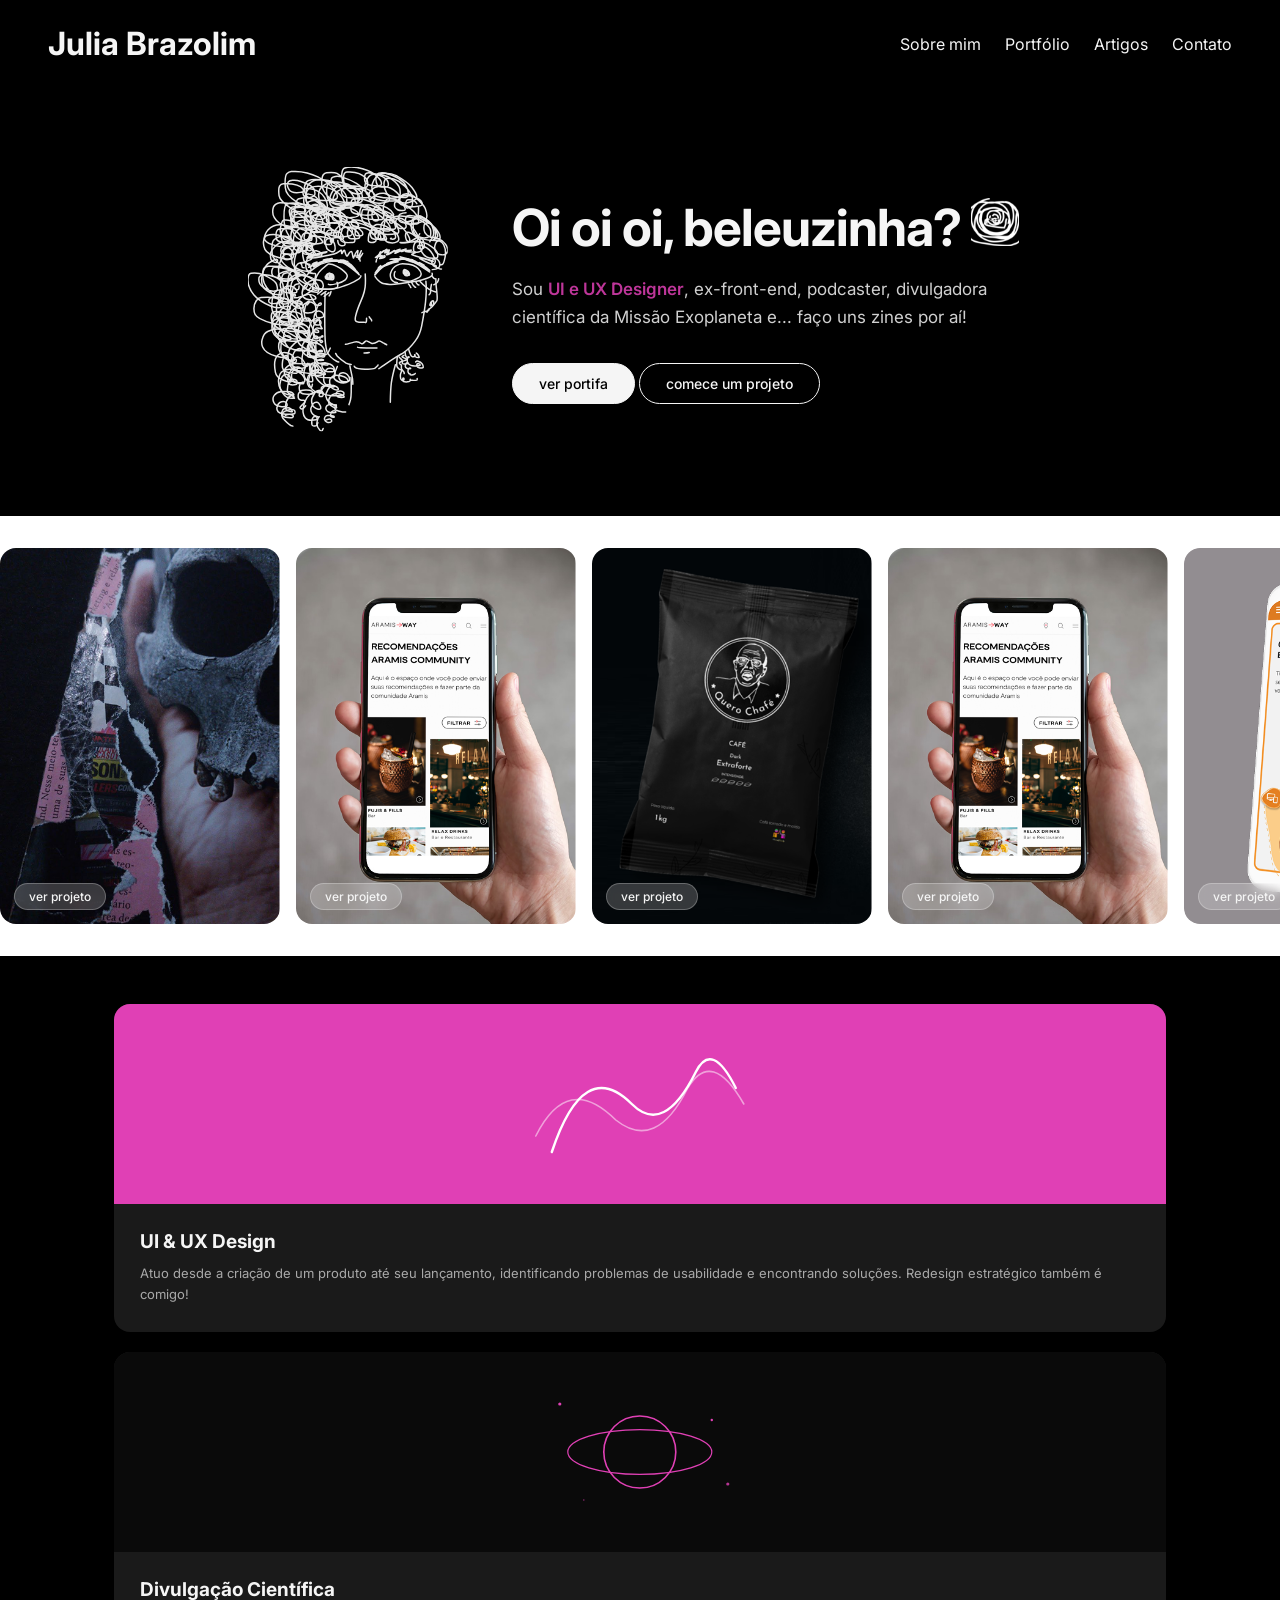
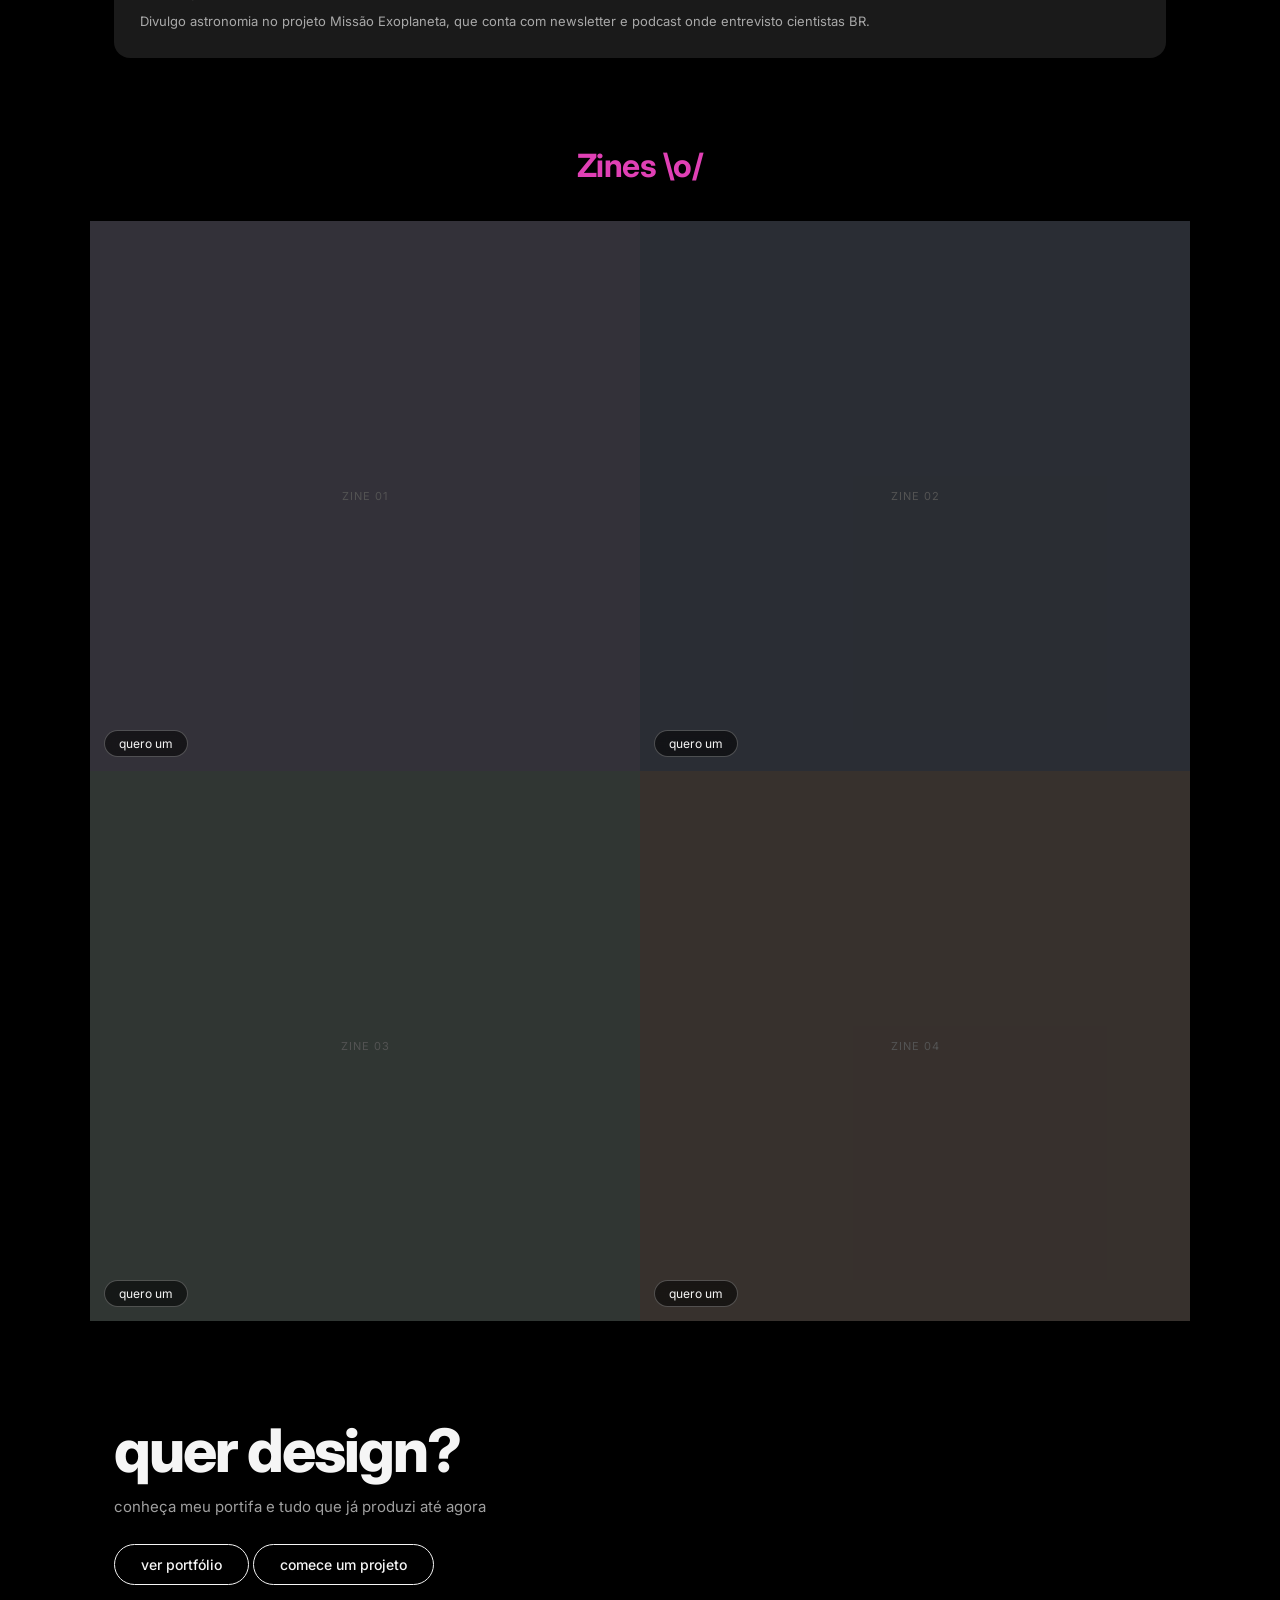
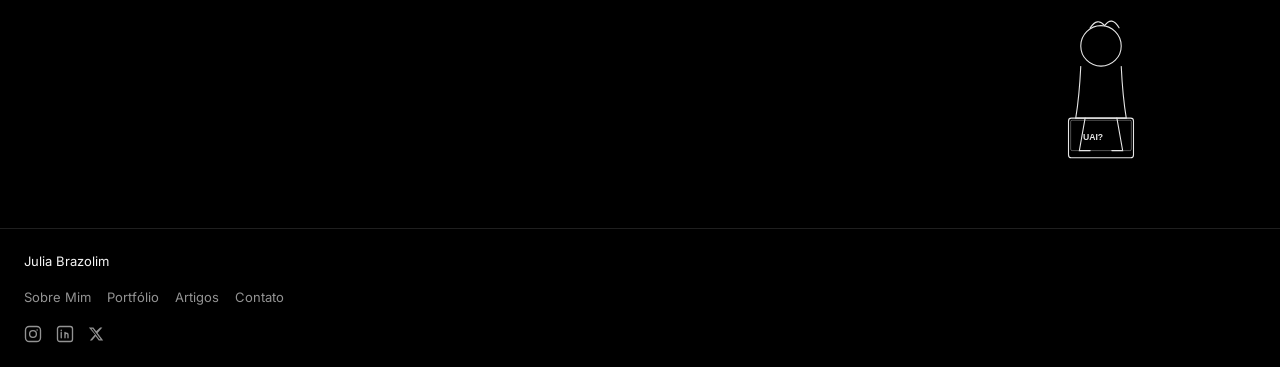
==== commit 4df7e477: "Adicionei animação no svg e single case chafé Co-Authored-By: Claude Sonnet 4.6 <noreply@anthropic.c" ====
--- a/index.html
+++ b/index.html
@@ -87,12 +87,16 @@
 
   .hero-text p span { color: var(--pink); font-weight: 600; }
 
-  .btn-group { display: flex; gap: 14px; flex-wrap: wrap; }
+  .btn-group { 
+    display: inline;
+
+   }
 
   @media (min-width: 769px ) {
     .h-mobile {
       display: none;
     }
+
   }
 
   @media (max-width: 768px) {
@@ -133,6 +137,13 @@
       flex-direction: column;
       align-items: center;
      }
+
+    .btn-group { 
+    display: flex; 
+    flex-direction: column; 
+    gap: 14px; 
+    flex-wrap: wrap; 
+  }
   }
 
 </style>
@@ -173,11 +184,94 @@
   <!-- HERO -->
   <section class="hero">
     <div class="hero-illustration">
-      <img class="hero-illustration" src="img/eu-draw.png" alt="Ilustração de uma moça em forma de rabiscos de Julia Brazolim">
+      <svg class="" viewBox="0 0 268 355" fill="none" id="euzinha" style="text-color: #e040b5;" xmlns="http://www.w3.org/2000/svg" xmlns:anim="http://www.w3.org/2000/anim" anim="" anim:transform-origin="50% 50%" anim:duration="1" anim:ease="ease-in-out" width="268" height="355">
+      <g id="Group 11" clip-path="url(#clip0_1_16)">
+        <path id="Vector 141" d="M74.8423 150.579C75.8601 148.688 79.6417 143.446 84.4784 139.039C85.7855 137.848 87.5515 136.404 90.9011 134.073C95.5063 130.867 100.125 128.942 104.709 127.775C111.907 125.943 118.546 126.011 122.051 126.084C124.408 126.133 126.162 126.74 129.505 128.699C140.644 136.975 142.683 138.436 146.774 142.156C147.663 142.972 148.097 143.261 148.983 144.437" stroke="white" stroke-width="2" stroke-linecap="round" class="svg-elem-1"></path>
+        <path id="Vector 142" d="M75.2808 151.018C75.5703 152.768 77.0268 154.518 84.0987 159.261C86.6535 160.974 88.7227 161.981 91.2013 162.784C93.9083 163.66 101.397 163.74 110.897 163.668C118.173 163.612 123.082 161.257 131.185 158.487C135.381 157.052 138.884 155.264 141.15 154.312C143.979 153.124 145.754 151.465 148.169 150.292C149.553 149.131 150.589 147.951 151.027 147.076C151.177 146.635 151.177 146.201 151.177 145.753" stroke="white" stroke-width="2" stroke-linecap="round" class="svg-elem-2"></path>
+        <path id="Vector 143" d="M169.952 144.833C170.481 144.199 171.537 142.929 172.917 141.285C174.729 139.127 178.413 135.837 181.72 133.327C184.351 131.33 186.918 129.668 190.147 128.234C197.274 125.07 201.662 124.149 205.165 123.719C208.991 123.25 212.599 123.293 216.338 124.87C219.507 126.207 225.013 129.178 228.722 131.269C236.262 136.13 237.956 137.187 241.717 139.466C242.523 139.95 242.839 140.16 243.482 140.695" stroke="white" stroke-width="2" stroke-linecap="round" class="svg-elem-3"></path>
+        <path id="Vector 144" d="M170.271 146.742C170.799 147.376 172.066 149.486 174.398 151.826C176.295 153.73 178.222 154.91 179.335 155.386C180.242 155.774 183.818 156.712 189.699 157.349C193.776 157.79 197.833 157.145 201.757 156.508C205.886 155.838 210.365 155.337 214.024 154.808C219.556 154.01 227.025 153.109 228.886 152.528C230.894 151.901 235.174 150.893 239.067 149.505C242.606 148.244 245.277 146.749 246.555 145.474C246.875 144.839 246.983 144.094 246.931 143.3C246.878 142.926 246.773 142.611 246.665 142.286" stroke="white" stroke-width="2" stroke-linecap="round" class="svg-elem-4"></path>
+        <path id="Vector 145" d="M197.058 140.096C196.283 140.678 195.883 142.82 195.98 145.804C196.031 147.362 196.858 148.219 197.688 149.099C198.48 149.938 200.763 150.666 205.393 151.79C212.506 153.517 217.423 153.219 219.804 152.297C225.46 150.106 229.565 147.934 230.445 147.153C231.222 146.462 231.624 145.584 231.918 144.221C232.451 141.749 230.564 138.545 228.021 135.953C226.386 134.286 224.197 133.151 221.026 131.686C217.178 129.907 211.873 129.717 207.177 129.619C204.419 129.561 202.261 130.396 199.915 131.568C195.271 133.889 192.17 138.516 191.039 142.379C190.094 145.605 191.18 148.607 191.863 150.268C192.74 151.736 194.015 153.017 195.965 154.043C197.14 154.489 198.692 154.779 200.29 155.079" stroke="white" stroke-width="2" stroke-linecap="round" class="svg-elem-5"></path>
+        <path id="Vector 146" d="M107.75 157.135C108.525 157.917 111.457 158.311 119.267 156.266C125.086 154.743 128.893 152.344 130.36 151.17C131.937 149.91 132.521 148.328 132.965 146.617C133.744 143.612 129.901 140.505 125.654 137.232C123.419 135.509 120.729 134.056 118.411 132.821C114.219 130.587 110.702 129.814 108.257 129.96C106.72 130.051 103.47 133.022 98.5796 137.372C94.872 140.669 93.3607 143.71 92.0916 146.148C90.3793 149.438 89.8295 153.977 90.0234 157.94C90.1308 160.137 91.4893 161.049 92.8054 161.878C94.666 163.052 97.5499 163.499 102.033 163.744C104.961 163.904 109.231 163.698 112.058 163.455C117.939 162.947 119.007 161.739 119.692 161.447C120.382 159.594 120.285 156.944 120.042 156.065C119.895 155.669 119.701 155.379 119.207 154.491" stroke="white" stroke-width="2" stroke-linecap="round" class="svg-elem-6"></path>
+        <path id="Vector 147" d="M103.637 146.559C103.637 147.432 103.637 148.304 103.783 148.851C104.265 150.663 107.932 151.06 112.971 151.114C114.023 151.126 114.401 150.678 114.649 150.334C115.123 149.679 115.095 148.04 114.901 146.035C114.761 144.593 113.629 143.918 112.655 143.381C111.075 142.509 109.031 142.74 107.662 142.837C106.641 142.91 105.893 143.716 105.257 144.497C104.718 145.16 104.812 146.454 105.103 147.774C105.363 148.954 107.254 149.007 108.573 149.154C109.788 149.289 110.976 148.913 111.954 148.327C112.378 148.072 112.545 147.74 112.644 147.3C112.871 146.298 112.647 145.193 112.258 144.217C111.796 143.057 110.497 142.546 109.569 142.253C109.135 142.115 108.737 142.153 108.344 142.492C106.351 144.209 106.869 146.941 107.306 148.562C107.906 150.78 111.663 150.085 112.348 149.842C113.175 149.55 113.038 147.937 112.893 146.618C112.821 145.965 112.456 145.396 112.016 145.096C111.575 144.797 110.993 144.797 110.548 145.039C109.64 145.534 109.416 146.557 109.269 147.191C109.191 147.529 109.219 147.923 109.364 148.074C109.51 148.225 109.801 148.128 110.047 147.933C110.562 147.526 110.785 146.856 110.932 146.222C111.097 145.507 110.885 144.8 110.544 144.359C110.369 144.133 109.912 144.209 109.664 144.403C109.131 144.819 109.219 145.675 109.364 146.261C109.51 146.557 109.801 146.847 110.532 147.143C111.264 147.438 112.427 147.729 113.626 148.028" stroke="white" stroke-width="2" stroke-linecap="round" class="svg-elem-7"></path>
+        <path id="Vector 148" d="M209.985 144.797C210.567 145.578 213.105 145.972 214.633 145.534C215.373 145.322 215.37 144.018 215.468 142.993C215.761 139.947 211.654 137.846 210.678 137.552C210.108 137.38 209.315 137.452 208.819 137.792C207.803 138.486 207.929 140.478 208.123 142.19C208.275 143.538 210.17 144.4 212.416 145.135C213.562 145.509 214.856 145.384 215.554 145.239C216.251 145.094 216.348 144.803 216.398 144.217C216.522 142.762 215.963 141.277 215.035 140.251C214.29 139.427 213.222 139.021 211.953 138.727C211.277 138.571 210.49 138.627 209.994 139.064C208.882 140.04 209.104 141.95 209.395 143.124C209.533 143.681 210.267 143.91 210.761 144.059C211.254 144.209 211.642 144.209 211.987 144.112C212.66 143.923 213.214 143.331 213.654 142.696C214.08 142.083 213.707 141.081 213.415 140.201C213.15 139.403 212.435 138.924 211.947 138.532C211.705 138.337 211.266 138.528 210.969 138.82C210.315 139.465 210.279 140.678 210.424 141.705C210.49 142.168 210.861 142.441 211.204 142.542C211.548 142.643 211.936 142.546 212.184 142.254C212.734 141.606 212.629 140.299 212.484 139.174C212.423 138.708 212.047 138.533 211.607 138.434C211.166 138.334 210.584 138.334 210.188 138.576C209.791 138.818 209.597 139.303 209.546 139.795C209.494 140.287 209.591 140.772 209.835 141.167C210.079 141.562 210.467 141.853 210.812 142.003C211.157 142.153 211.448 142.153 211.452 142.056C211.457 141.959 211.166 141.765 210.866 141.565" stroke="white" stroke-width="2" stroke-linecap="round" class="svg-elem-8"></path>
+        <path id="Vector 149" d="M157.105 143.328C157.202 145.267 157.299 147.206 157.349 150.192C157.399 153.178 157.399 157.153 156.962 160.994C156.526 164.835 155.654 168.422 153.944 173.033C152.234 177.644 149.713 183.17 147.833 188.101C145.953 193.032 144.79 197.201 144.19 199.93C143.346 203.777 143.688 205.312 144.029 205.898C146.212 209.653 155.53 207.465 156.855 208.201C157.182 208.383 157.587 208.447 157.932 208.206C158.277 207.965 158.568 207.383 158.718 206.405C158.868 205.427 158.868 204.069 158.868 202.671" stroke="white" stroke-width="2" stroke-linecap="round" class="svg-elem-9"></path>
+        <path id="Vector 150" d="M162.393 200.614C162.393 200.808 162.878 201.587 163.758 202.76C164.444 203.546 165.034 204.137 165.475 204.82C165.625 205.212 165.625 205.697 165.625 206.196" stroke="white" stroke-width="2" stroke-linecap="round" class="svg-elem-10"></path>
+        <path id="Vector 151" d="M177.412 113.644C175.922 116.438 174.875 118.343 174.637 118.863C174.42 119.339 176.554 116.577 178.061 114.317C178.494 113.668 178.078 113.921 177.793 114.298C177.21 115.067 176.85 115.992 176.566 116.464C175.71 117.887 180.691 112.995 181.648 112.23C182.156 111.824 179.884 113.994 179.399 114.573C179.136 114.885 182.091 112.91 185.62 110.461C186.65 109.746 186.449 110.619 185.56 111.794C184.671 112.97 183.181 114.553 183.205 114.717C183.49 116.667 187.374 111.674 188.692 111.2C191.668 110.13 184.944 117.683 185.633 117.693C190.997 117.77 194.619 112.707 196.076 112.003C197.123 111.496 194.004 113.06 189.109 115.884C188.25 116.379 191.777 114.508 201.648 110.787C203.53 110.077 204.026 110.071 204.033 110.116C204.112 110.624 200.58 112.402 197.189 115.132C196.229 115.904 197.151 115.812 198.235 115.343C200.693 114.28 203.456 112.71 207.157 111.303C209.342 110.473 212.256 109.71 211.974 110.023C209.145 113.163 204.133 113.455 205.385 113.224C210.66 112.248 216.247 111.386 218.883 111.386C220.565 111.386 212.888 112.512 211.291 113.029C210.223 113.374 216.295 113.737 224.215 114.344C225.791 114.465 222.077 115.789 220.393 116.455C218.708 117.121 219.08 117.494 223.789 118.943C228.498 120.392 237.532 122.907 242.559 124.389C247.585 125.87 248.33 126.243 248.295 126.388C248.089 127.239 245.254 125.786 240.95 124.334C237.984 123.333 233.293 122.23 231.22 121.932C229.147 121.634 229.799 122.286 231.02 123.134C232.241 123.982 234.01 125.007 238.461 126.978C242.912 128.95 249.99 131.837 252.426 132.672C252.869 132.824 249.386 130.767 248.446 130.859C248.025 130.9 247.879 131.509 248.016 131.936C248.618 132.734 251.799 134.329 256.264 136.21C258.028 136.88 258.773 136.973 259.258 136.787" stroke="white" stroke-width="2" stroke-linecap="round" class="svg-elem-11"></path>
+        <path id="Vector 152" d="M153.704 115.62C150.981 119.938 149.663 122.295 148.912 123.186C148.545 123.622 148.161 123.985 148.575 122.268C149.925 116.659 151.54 112.518 151.681 112.281C152.379 111.108 149.674 117.567 148.204 119.011C145.181 121.978 147.684 112.707 147.357 112.143C147.205 111.881 146.75 111.951 146.093 112.742C142.405 117.182 142.325 120.412 141.667 121.445C141.37 121.912 141.196 122.292 141.053 121.785C139.887 117.64 139.878 114.875 139.129 113.979C136.755 111.14 133.669 119.382 133.013 119.43C132.634 119.458 132.17 119.198 131.884 118.73C130.301 116.142 130.093 112.995 129.389 111.859C128.461 110.363 126.52 115.521 125.909 115.901C125.222 116.328 125.481 113.373 125.295 111.959C125.027 109.926 121.448 114.957 115.423 116.547C110.642 117.809 102.226 119.441 96.6035 120.493C90.9815 121.544 88.3737 121.823 85.773 121.967C83.1722 122.111 80.6575 122.111 79.6415 121.832C78.6255 121.552 79.1843 120.993 80.1241 120.38C81.064 119.766 82.3679 119.114 86.439 117.94C90.5102 116.766 97.3091 115.089 101.184 114.226C105.059 113.362 105.804 113.362 105.769 113.595C105.734 113.828 104.895 114.293 101.204 115.418C97.5123 116.543 90.9928 118.312 86.9357 119.503C82.8787 120.694 81.4817 121.253 81.2742 121.541C80.7678 122.244 83.7988 121.922 84.8797 122.203C85.3329 122.321 85.495 122.67 85.2184 123.093C84.4432 124.28 79.7036 125.955 73.733 128.117C71.4731 128.935 70.8359 129.347 70.6864 129.493C70.5368 129.638 70.9093 129.545 71.2409 129.544C71.852 129.635 72.1399 131.501 72.6521 134.182C73.1643 135.094 74.1888 135.094 75.2444 135.094" stroke="white" stroke-width="2" stroke-linecap="round" class="svg-elem-12"></path>
+        <path id="Vector 153" d="M214.979 156.842C215.173 157.036 215.564 157.426 216.101 158.012C216.542 158.598 216.936 159.286 217.326 160.019C217.523 160.364 217.717 160.655 218.211 161.542" stroke="white" stroke-width="2" stroke-linecap="round" class="svg-elem-13"></path>
+        <path id="Vector 154" d="M219.091 154.198C219.673 155.749 220.36 157.13 221.287 158.35C222.505 159.668 223.398 160.658 223.837 161.098C224.083 161.248 224.373 161.248 224.673 161.248" stroke="white" stroke-width="2" stroke-linecap="round" class="svg-elem-14"></path>
+        <path id="Vector 155" d="M224.967 153.61C224.773 153.416 224.964 153.995 225.599 155.314C226.33 156.536 227.117 157.426 227.899 157.867C228.292 158.017 228.68 158.017 229.08 158.017" stroke="white" stroke-width="2" stroke-linecap="round" class="svg-elem-15"></path>
+        <path id="Vector 156" d="M230.549 153.316C231.906 154.867 234.738 157.605 239.036 161.222C241.201 162.899 243.334 164.257 245.451 165.247C247.567 166.237 249.603 166.818 251.701 167.418" stroke="white" stroke-width="2" stroke-linecap="round" class="svg-elem-16"></path>
+        <path id="Vector 157" d="M78.0785 156.842C77.1091 158.005 76.3188 158.992 75.6842 159.822C75.3405 160.264 74.9527 160.749 74.6076 161.144C74.2624 161.539 73.9715 161.83 73.6719 162.13" stroke="white" stroke-width="2" stroke-linecap="round" class="svg-elem-17"></path>
+        <path id="Vector 158" d="M79.5476 159.192C79.5476 159.58 79.1598 160.07 78.4753 160.705C78.1786 161.049 77.9847 161.436 77.594 161.927C77.2033 162.418 76.6216 162.999 75.7285 163.598" stroke="white" stroke-width="2" stroke-linecap="round" class="svg-elem-18"></path>
+        <path id="Vector 159" d="M83.9537 161.836C83.469 162.321 82.9843 162.805 82.5891 163.2C82.194 163.596 81.9032 163.886 81.6564 164.182C81.4096 164.477 81.2157 164.768 80.7222 165.361" stroke="white" stroke-width="2" stroke-linecap="round" class="svg-elem-19"></path>
+        <path id="Vector 160" d="M88.0671 163.011C86.5159 164.756 82.6146 167.691 77.0901 171.115C73.0198 173.182 69.9645 174.269 67.0356 174.905C65.4639 175.153 63.7188 175.25 61.9209 175.35" stroke="white" stroke-width="2" stroke-linecap="round" class="svg-elem-20"></path>
+        <path id="Vector 161" d="M130.517 237.554C131.286 237.887 136.585 236.129 142.042 234.67C148.721 232.885 151.495 236.665 152.214 236.887C152.601 237.006 153.043 237.108 153.819 236.615C155.895 235.296 157.046 233.561 157.654 233.172C159.28 232.13 162.355 235.323 165.197 236.166C169.088 237.319 171.913 235.117 174.579 233.453C175.134 233.106 175.469 233.005 175.859 233.003C176.688 233.112 178.46 234.104 181.173 235.766C182.566 236.549 183.995 237.208 185.8 238.22" stroke="white" stroke-width="2" stroke-linecap="round" class="svg-elem-21"></path>
+        <path id="Vector 162" d="M146.836 241.551C146.836 241.77 146.836 241.99 151.122 242.158C155.408 242.327 163.98 242.437 172.812 242.55" stroke="white" stroke-width="2" stroke-linecap="round" class="svg-elem-22"></path>
+        <path id="Vector 163" d="M155.495 249.21C155.605 249.21 155.714 249.21 156.76 249.21C157.806 249.21 159.784 249.21 162.488 248.544" stroke="white" stroke-width="2" stroke-linecap="round" class="svg-elem-23"></path>
+        <path id="Vector 165" d="M238.404 153.186C239.115 160.207 239.303 167.836 237.878 181.103C236.881 190.385 234.319 204.734 232.683 213.143C230.639 223.651 228.175 227.464 224.424 232.674C218.164 241.37 211.296 247.058 207.624 249.332C205.762 250.485 203.773 251.44 198.853 254.547C193.933 257.655 186.108 262.837 181.81 265.758C177.512 268.678 176.979 269.18 175.351 270.203" stroke="white" stroke-width="2" stroke-linecap="round" class="svg-elem-24"></path>
+        <path id="Vector 166" d="M103.38 169.002C103.204 172.876 103.028 176.75 102.937 187.285C102.847 197.821 102.847 214.901 103.111 225.284C103.456 238.856 104.976 244.216 105.952 247.857C108.348 252.582 112.611 256.851 118.742 260.322C120.092 260.954 120.796 261.13 121.522 261.311" stroke="white" stroke-width="2" stroke-linecap="round" class="svg-elem-25"></path>
+        <path id="Vector 167" d="M251.715 149.794C251.715 152.963 251.715 155.476 252.155 159.716C253.112 168.93 254.383 175.928 253.15 179.114C249.452 184.412 246.032 188.206 244.434 189.182C243.716 189.631 243.188 189.983 241.577 190.879" stroke="white" stroke-width="2" stroke-linecap="round" class="svg-elem-26"></path>
+        <path id="Vector 168" d="M246.912 179.674C245.674 181.979 243.892 183.937 243.623 184.914C243.501 185.353 244.234 185.714 244.946 185.807C245.658 185.901 246.539 185.725 247.256 185.37C247.974 185.015 248.502 184.487 248.774 183.422C249.046 182.358 249.046 180.773 248.694 179.957C248.342 179.14 247.638 179.14 246.923 179.405C244.602 181.269 244.068 182.87 243.889 183.935C243.887 184.471 244.063 184.999 244.778 186.077" stroke="white" stroke-width="2" stroke-linecap="round" class="svg-elem-27"></path>
+        <path id="Vector 169" d="M245.312 186.077C245.312 185.549 245.312 185.02 245.488 184.484C245.664 183.948 246.016 183.42 245.846 182.875" stroke="white" stroke-width="2" stroke-linecap="round" class="svg-elem-28"></path>
+        <path id="Vector 170" d="M249.047 157.797C250.109 157.445 252.238 156.378 253.756 154.604C254.025 154.068 254.201 153.539 254.468 153.003C254.735 152.467 255.087 151.939 255.45 149.794" stroke="white" stroke-width="2" stroke-linecap="round" class="svg-elem-29"></path>
+        <path id="Vector 171" d="M250.648 149.794C250.471 149.794 250.295 149.794 249.941 149.618C249.586 149.441 249.057 149.089 248.609 148.644C248.161 148.198 247.809 147.67 246.379 146.059" stroke="white" stroke-width="2" stroke-linecap="round" class="svg-elem-30"></path>
+        <path id="Vector 172" d="M245.845 157.264C245.493 159.025 245.135 160.636 244.869 162.936C244.778 164.531 244.778 166.996 244.514 168.442C244.25 169.888 243.721 170.24 242.644 171.137" stroke="white" stroke-width="2" stroke-linecap="round" class="svg-elem-31"></path>
+        <path id="Vector 173" d="M239.976 194.614C239.8 194.614 239.624 194.614 239.973 194.174C240.323 193.734 241.203 192.853 242.11 191.413" stroke="white" stroke-width="2" stroke-linecap="round" class="svg-elem-32"></path>
+        <path id="Vector 174" d="M242.643 191.413C242.291 191.765 241.406 192.298 239.986 192.92C238.567 193.366 237.313 193.723 236.16 194.078C235.536 194.257 234.832 194.433 233.039 195.148" stroke="white" stroke-width="2" stroke-linecap="round" class="svg-elem-33"></path>
+        <path id="Vector 175" d="M246.912 137.521C249.212 137.521 253.123 136.817 255.353 135.304C256.397 134.597 256.693 133.082 256.959 131.487C257.281 129.564 256.698 127.746 255.812 126.239C254.754 124.437 253.144 123.12 251.461 122.496C250.539 122.154 249.249 122.752 248.438 123.374C245.622 125.532 246.379 128.797 246.731 130.131C246.877 130.687 247.787 130.585 248.502 130.321C249.217 130.057 249.922 129.528 250.461 128.552C251.691 126.323 250.482 122.074 247.558 117.016C241.063 105.781 229.667 104.44 228.424 104.968C227.729 105.263 227.533 106.553 227.439 107.361C227.346 108.169 227.522 108.698 228.581 109.058C231.463 110.038 234.277 109.599 235.432 108.804C236.906 107.79 236.241 104.808 235.889 102.06C235.451 98.6455 233.402 96.4413 231.983 95.9931C231.297 95.7764 230.563 96.7774 230.201 98.813C229.254 104.123 230.718 109.93 233.197 114.367C238.948 124.662 250.994 122.048 252.592 121.96C253.314 121.92 253.838 121.695 254.11 120.372C254.382 119.049 254.382 116.584 253.414 114.345C251.394 109.677 245.872 106.414 240.637 103.306C232.386 98.4064 227.89 99.6374 226.028 100.078C223.664 100.636 222.549 103.538 222.015 106.462C221.71 108.135 221.834 110.266 222.01 111.619C222.186 112.971 222.538 113.5 223.6 113.772C226.347 114.476 229.117 113.868 230.892 113.073C233.118 112.075 233.749 109.605 234.016 107.921C234.362 105.735 233.402 102.855 230.486 98.869C225.691 92.3147 219.182 89.1526 216.165 87.8186C214.79 87.211 213.5 87.3651 212.777 87.7173C209.84 89.1475 211.163 95.3474 212.4 98.0286C214.655 102.912 224.849 99.4613 226.447 98.7543C227.263 98.3931 227.693 97.343 227.965 96.1851C228.555 93.6727 226.828 89.8783 223.638 85.1774C220.132 80.0133 215.452 75.8238 211.371 72.3609C205.429 67.3199 201.387 68.1563 200.056 68.5085C198.543 68.9088 198.181 71.3471 197.914 73.5641C197.628 75.9418 198.175 77.9315 199.149 79.4388C201.785 83.5198 207.417 82.5629 209.458 82.3868C210.454 82.3009 211.323 81.8586 211.688 80.7968C212.054 79.7349 211.878 77.9741 211.171 76.4508C209.752 73.3939 202.679 70.488 193.707 67.5534C190.074 66.3651 188.08 66.5556 186.554 67.436C183.354 69.2819 182.355 76.4695 181.554 84.5505C180.983 90.3206 182.163 94.6378 183.849 97.9246C185.012 100.193 187.669 101.057 191.039 101.59C194.719 102.173 197.989 101.243 200.12 100.091C201.083 99.5703 201.547 98.7623 201.82 97.8712C202.394 95.9905 201.74 93.6026 200.326 90.8547C198.347 87.0095 193.4 84.884 188.523 83.3739C183.275 81.7491 179.335 82.5576 177.56 83.8862C173.509 86.9202 174.346 92.5035 174.698 95.6142C174.836 96.832 175.754 97.1402 176.469 97.4097C177.861 97.9343 180.727 98.0367 184.105 97.7725C185.393 97.6718 185.722 96.9802 185.727 96.2678C185.756 92.4409 179.361 87.7493 174.538 85.8551C173.045 85.269 171.683 85.9405 170.795 86.5594C169.756 87.2833 170.077 90.017 170.253 92.7702C170.329 93.9496 170.781 94.6431 172.019 95.182C175.198 96.566 178.604 96.4359 180.468 96.1718C181.311 96.0525 181.805 95.3794 182.077 94.7552C182.619 93.5119 181.821 91.2922 180.228 88.7177C178.467 85.871 174.362 85.2361 171.52 84.3477C169.418 83.6902 167.596 83.9822 165.822 84.956C161.33 87.4213 161.188 94.6324 161.182 98.5569C161.181 99.4678 161.711 100.331 163.389 100.785C165.067 101.238 168.06 101.238 169.778 100.534C171.496 99.8295 171.849 98.4208 171.766 96.8148C171.59 93.3974 168.674 89.6968 164.507 86.2339C156.625 79.6842 148.755 80.9622 145.631 82.1974C143.097 83.1993 143.756 87.3544 143.577 89.3954C143.491 90.3761 143.75 91.2602 145.25 91.7138C146.749 92.1673 149.566 92.1673 151.282 91.9912C152.997 91.8151 153.525 91.463 153.71 90.5772C153.894 89.6915 153.718 88.2829 153.099 87.0289C151.835 84.4698 148.75 82.5736 145.645 80.8848C142.975 79.433 139.679 80.2472 136.926 81.1329C134.789 81.8204 133.975 84.329 133.442 86.8129C132.919 89.2477 133.436 91.447 133.967 93.045C135.617 98.0098 146.589 95.9023 148.454 95.4621C149.35 95.2507 149.79 94.1415 149.446 92.6315C148.568 88.7791 145.015 85.4229 141.733 83.0245C135.817 78.6999 127.956 81.3143 123.402 83.7955C121.328 84.9255 121.345 88.0641 121.079 90.3718C120.854 92.3165 121.34 93.7627 122.226 94.8272C123.27 96.0822 124.718 96.612 125.87 96.8788C126.485 97.0211 127.199 96.9695 127.562 96.1771C127.924 95.3848 127.924 93.8 127.22 92.2794C124.074 85.4868 114.798 84.5265 109.356 84.5158C104.337 84.506 103.209 92.8503 102.403 98.4608C102.212 99.7922 102.313 101.035 102.401 101.934C102.489 102.834 102.665 103.362 104.076 103.634C105.488 103.906 108.129 103.906 109.753 103.73C111.378 103.554 111.906 103.202 112.179 102.14C112.883 99.3929 111.57 96.2705 109.268 93.6987C103.147 86.8609 93.6314 86.6554 87.9462 87.0049C83.9722 87.2492 82.7518 90.9134 82.0421 92.9517C81.1666 95.4664 80.9696 97.8499 81.2338 99.536C81.365 100.374 82.0261 101.046 83.0026 101.497C89.8819 104.673 98.7484 102.129 99.7275 101.334C100.253 100.907 99.8263 99.6587 99.1193 98.4982C97.5167 95.8675 94.149 93.7787 90.8648 92.0899C88.3107 90.7766 85.7825 91.4523 83.8296 92.338C79.4567 94.3214 77.9603 105.976 77.5868 112.782C77.2976 118.051 88.7599 119.369 97.6599 119.209C99.2729 119.18 99.1113 117.096 98.4069 115.93C96.886 113.413 93.7862 112.625 91.5691 112.179C89.2216 111.707 85.7932 114.028 82.2395 117.221C79.3782 119.793 78.6646 125.217 77.5974 130.636C76.921 134.07 78.115 137.148 80.0652 140.08C81.6501 142.463 86.1026 142.324 89.7496 142.764C91.0018 142.915 90.7554 144.084 90.6647 145.066C90.1321 150.831 85.9532 158.48 86.3881 162.41C86.978 167.741 96.6088 164.024 98.7404 163.405C99.7029 163.126 100.168 162.258 100.528 161.191C101.338 158.791 100.717 156.031 99.1246 153.723C97.2542 151.013 92.9058 150.861 89.0907 151.037C85.4175 151.206 81.5246 153.513 77.6188 157.234C73.4549 161.202 72.7899 165.966 72.5231 168.362C72.2772 170.57 72.9606 172.727 74.5534 174.592C78.9524 179.742 87.1751 177.54 90.1098 176.923C91.2576 176.682 91.1076 175.075 90.1392 173.911C87.7998 171.102 83.3014 170.603 79.7504 170.691C76.8924 170.762 73.8731 172.369 70.5889 175.029C67.4163 177.599 65.8587 181.259 64.7035 185.421C63.0638 191.328 64.5995 197.085 66.6351 200.724C70.8203 208.205 79.3476 206.353 82.549 205.913C83.7122 205.753 83.6375 204.592 83.0212 203.874C81.5688 202.183 78.846 202.084 76.629 202.612C73.8369 203.278 71.9095 206.694 69.8686 210.149C67.3027 214.493 67.0966 219.847 67.889 224.196C68.6956 228.622 73.3075 230.535 76.1461 231.514C77.5227 231.989 78.9847 231.612 79.8865 231.258C80.7882 230.903 81.1404 230.375 81.3218 229.398C81.7587 227.046 80.7989 224.329 78.9394 222.021C76.8273 219.4 72.6298 219.159 69.343 219.599C66.9225 219.923 66.2109 222.707 65.6773 224.921C64.9511 227.935 65.848 231.415 67.262 234.697C69.0283 238.796 73.8357 241.377 77.7388 243.775C81.3069 245.968 85.5744 245.838 88.5971 245.309C89.7866 245.102 89.859 243.725 89.5095 242.212C88.6851 238.644 85.4357 235.358 81.9728 233.136C80.5173 232.202 79.3902 232.146 78.3178 232.407C76.0465 232.961 74.572 235.155 73.5956 237.372C72.5785 239.682 72.2563 242.092 72.1656 244.309C72.0662 246.74 74.1985 249.381 77.2106 251.955C80.6724 254.914 86.1026 254.908 89.9257 254.468C91.3439 254.305 91.4598 253.148 91.4624 252.078C91.4651 251.008 91.289 249.775 90.1418 248.612C87.3723 245.804 83.8243 245.48 82.3142 246.011C79.9772 246.833 79.7317 250.096 79.545 252.763C79.4936 253.498 80.0732 254.183 81.047 254.722C87.3512 255.976 97.2758 255.271 106.109 250.4C107.814 248.356 109.046 245.539 110.316 242.636" stroke="white" stroke-width="2" stroke-linecap="round" class="svg-elem-34"></path>
+        <path id="Vector 176" d="M165.809 85.7643C165.632 86.6447 165.456 87.5251 165.63 88.2428C165.803 88.9604 166.331 89.4887 167.132 89.8488C167.932 90.209 168.989 90.3851 169.885 90.2997C170.782 90.2143 171.486 89.8622 171.761 89.1525C172.035 88.4429 171.859 87.3864 170.888 85.9617C168.525 82.4942 161.588 79.2013 152.536 76.1813C144.726 73.5756 137.209 73.492 130.64 74.1963C124.771 74.8257 120.828 79.6975 117.72 83.5126C115.025 86.8205 114.585 90.1983 115.113 92.0659C115.338 92.8606 116.698 92.7008 117.506 92.2606C118.315 91.8204 118.843 90.94 118.763 89.9582C118.586 87.7815 115.14 85.2467 110.706 82.4054C106.293 79.5775 97.9215 79.1853 88.5946 79.2707C84.7175 79.3062 82.6132 80.2364 80.9084 81.5677C77.4451 84.2722 76.1729 88.7683 75.3725 92.4954C74.9924 94.2657 75.1004 95.8703 75.8047 96.6866C77.2844 98.4017 80.9538 97.1509 83.619 96.3532C84.7386 96.018 85.2277 95.3794 85.4998 94.491C85.772 93.6026 85.772 92.37 85.3318 91.3829C83.5127 87.3038 77.779 88.4322 75.738 88.7844C74.7077 88.9621 73.8732 89.8408 73.1555 91.0841C68.27 99.5474 71.8883 112.246 74.1053 115.357C75.7525 117.668 81.1138 117.245 86.2709 116.893C88.112 116.767 88.2584 115.837 88.3491 114.946C88.5466 113.006 87.7355 110.325 85.6119 107.484C83.1403 104.177 78.8461 104.263 76.5411 103.997C73.8999 103.691 71.0239 104.962 68.3613 107.532C65.3736 110.415 64.082 116.322 62.66 123.064C61.2608 129.698 62.1131 136.598 63.6152 143.076C65.1291 149.605 70.8104 153.337 75.3325 155.647C79.9664 158.014 85.5692 157.264 89.3042 156.295C90.8502 155.894 90.5742 153.39 89.6937 151.776C87.8343 148.367 82.5972 146.955 76.7465 145.888C69.9421 144.647 64.6209 146.581 61.9584 149.239C55.6481 155.536 56.6066 166.11 57.6604 174.133C58.8073 182.864 69.5725 183.051 71.7949 183.054C72.6269 183.055 72.7847 182.353 72.2591 181.64C70.8506 179.731 68.1746 179.14 66.0456 179.228C63.9021 179.317 61.4195 180.73 58.845 183.124C56.2326 185.552 55.3634 189.262 54.475 194.041C53.0189 201.872 54.6377 208.999 56.764 212.993C61.2982 221.51 74.6949 222.883 79.273 222.811C81.1231 222.782 76.7225 217.755 71.6722 214.38C65.8285 210.475 59.1144 212.035 55.2086 214.074C51.571 215.972 49.6754 219.5 48.3415 223.571C46.3014 229.798 49.8248 236.916 53.904 241.625C57.3265 245.576 66.5045 245.48 76.0128 245.483C79.7146 245.484 81.1192 244.781 82.0209 244.069C83.6116 242.812 83.6376 239.808 83.1974 235.908C82.6602 231.147 77.9764 226.122 71.7682 221.416C65.8526 216.931 58.5915 216.315 52.5568 216.224C49.6905 216.181 47.2263 216.662 45.164 217.811C43.1018 218.961 41.517 220.898 40.7007 223.128C39.8843 225.359 39.8843 227.824 41.2929 230.767C44.5642 237.6 52.9996 242.086 61.0807 244.664C66.7456 246.47 70.1115 246.371 71.3574 245.843C71.9488 245.592 71.5468 244.258 70.6637 243.714C69.7806 243.17 68.1959 243.17 66.6752 243.786C59.3343 246.761 58.7409 257.373 57.407 262.272C57.1003 263.398 57.6631 264.491 58.6369 265.476C63.8617 270.758 72.4112 269.849 75.7007 269.056C77.0797 268.724 77.0533 266.679 76.4397 264.454C74.9954 259.217 71.0292 255.805 67.7424 254.738C65.7583 254.093 63.7299 255.079 61.5982 256.586C59.7962 257.861 59.6267 261.818 59.9788 266.436C60.1315 268.439 61.0353 269.646 62.7187 270.721C66.7188 273.276 71.3494 273.584 73.1342 272.791C73.8811 272.46 72.1017 270.414 70.6744 269.422C67.9662 267.539 64.9731 267.89 62.7561 268.685C56.7011 270.857 54.3016 277.831 53.3144 282.548C52.8594 284.722 53.3998 287.088 54.1948 289.132C55.9711 293.698 63.351 291.725 65.0398 291.109C65.8692 290.806 65.8482 289.26 65.7628 288.185C65.6774 287.11 65.3253 286.229 64.4395 285.6C62.4055 284.154 59.8134 284.255 58.0393 284.695C53.5824 285.801 53.053 293.294 52.7782 298.376C52.7059 299.714 53.0423 301.298 53.5732 302.378C54.517 304.299 56.772 304.531 58.3701 304.795C59.616 305.588 60.1602 306.836 60.4244 308.167C60.6885 308.794 61.2167 309.323 62.2945 309.867" stroke="white" stroke-width="2" stroke-linecap="round" class="svg-elem-35"></path>
+        <path id="Vector 177" d="M83.1041 171.67C86.9779 178.361 89.5017 182.689 90.8303 184.199C92.2178 185.776 95.0082 185.543 97.0518 185.103C97.9539 184.909 98.215 183.783 98.1323 183.153C98.0496 182.523 97.5214 182.171 96.721 182.254C95.9207 182.337 94.8642 182.865 93.9678 184.898C89.3842 195.293 91.8174 200.478 92.3484 201.367C93.5881 203.441 97.8522 201.908 100.163 201.201C101.163 200.895 101.416 199.79 101.334 198.72C101.15 196.345 99.2982 194.62 97.6121 193.731C96.1944 192.984 94.6721 193.013 93.2528 193.19C88.1213 193.826 87.5542 206.502 88.5226 209.989C88.9269 211.445 91.8014 211.689 94.8215 211.601C96.0833 211.564 96.785 211.336 97.2359 210.718C97.6868 210.099 97.8629 209.042 97.7775 208.058C97.6921 207.073 97.34 206.193 96.7183 205.651C96.0967 205.11 95.2163 204.934 94.4106 205.019C92.8472 205.185 91.1185 207.228 89.3416 210.067C84.5753 217.681 88.4346 228.758 89.499 229.646C90.4141 230.41 91.9882 230.364 93.3221 230.012C93.8773 229.865 93.7757 228.955 93.5996 228.328C93.4235 227.701 93.0713 227.173 92.6258 226.813C92.1803 226.453 91.652 226.277 90.7636 226.538C88.5279 227.196 86.8445 229.286 85.9561 231.503C85.0439 233.78 85.4145 238.512 86.2976 244.197C86.9215 248.214 90.9157 249.919 94.3706 251.341C96.328 252.147 99.0581 252.059 100.683 251.886C102.308 251.712 102.836 251.184 103.108 250.296C103.734 248.251 102.5 244.968 100.285 241.329C98.0043 237.58 93.4395 236.239 89.7125 235.438C86.4021 234.727 83.6484 235.694 81.7835 236.935C78.1062 239.381 79.3691 245.64 79.8973 249.103C80.1408 250.7 81.482 251.686 82.5545 252.406C84.5335 253.735 88.2371 253.841 91.8841 253.401C93.1362 253.25 92.8899 252.08 92.359 251.275C89.611 247.104 82.069 246.019 77.4269 246.102C73.2181 246.177 72.2618 254.706 72.3392 260.842C72.3859 264.543 75.2712 266.466 76.8666 266.999C77.729 267.288 78.8142 267.181 79.5345 266.829C80.2548 266.476 80.607 265.772 80.7884 264.969C80.9698 264.166 80.9698 263.286 80.5296 263.096C79.2773 262.557 77.2454 266.444 75.6447 271.852C73.8532 277.904 75.9809 282.82 77.843 284.952C79.4801 286.825 82.2024 287.275 84.4221 287.721C85.3942 287.916 86.1135 287.638 86.4763 287.107C87.2985 285.904 86.6631 283.38 85.78 280.63C85.3164 279.185 83.8405 278.055 82.7653 278.212C80.1739 278.592 79.7266 282.82 79.4598 285.656C79.1281 289.182 80.0734 292.248 81.4047 294.025C81.9773 294.789 82.5599 295.097 83.1842 295.279C83.8084 295.46 84.5128 295.46 85.0517 294.932C85.5906 294.404 85.9428 293.347 86.3056 291.192" stroke="white" stroke-width="2" stroke-linecap="round" class="svg-elem-36"></path>
+        <path id="Vector 178" d="M257.584 131.118C257.936 131.118 258.821 131.118 260.241 130.678C262.092 130.104 263.09 125.985 264.157 120.313C265.468 113.346 263.816 107.481 262.22 104.197C260.746 101.161 258.48 99.8187 256.796 99.2851C255.847 98.9843 254.585 99.1037 253.686 99.4559C252.032 100.104 251.186 102.471 250.386 105.659C249.905 107.574 250.113 110.255 251.082 112.32C253.005 116.42 257.215 117.421 259.699 117.688C262.17 117.954 264.333 117.251 265.843 116.186C267.027 115.352 267.364 113.697 267.631 111.747C267.943 109.464 266.841 106.59 264.627 103.308C262.031 99.4619 258.133 97.3323 255.204 96.1771C252.895 95.2667 250.658 95.8969 248.969 96.9614C248.268 97.4035 248.161 98.0259 248.51 97.8578C249.967 97.1574 250.823 95.1979 251.09 92.7221C251.582 88.1589 250.3 83.2938 248.086 79.7429C245.861 76.1749 242.473 75.4502 241.053 75.1834C239.656 74.9207 238.204 75.2688 236.961 76.2399C235.087 77.7032 235.707 81.4797 235.883 84.497C236.041 87.2095 237.654 89.3126 239.693 91.0867C244.382 95.1683 250.092 94.8351 253.483 94.1281C254.117 93.996 254.201 93.245 254.291 92.4447C254.501 90.5974 251.741 85.2734 247.211 78.2542C244.506 74.063 240.36 71.1976 234.946 68.2656C230.399 65.8023 226.118 66.3741 223.277 67.5239C220.545 68.6297 219.705 72.4088 218.905 75.8664C218.004 79.7586 219.161 83.9661 220.665 87.8693C222.311 92.1373 227.143 94.6484 233.522 96.3345C241.861 98.5386 249.377 98.5701 253.64 98.3941C255.446 98.3195 256.495 97.8658 257.039 96.4518C258.446 92.7962 255.647 87.3917 251.215 82.1573C246.393 76.461 238.417 72.2701 230.166 68.3617C222.829 64.8867 217.048 64.9548 214.294 65.2189C213.102 65.3333 212.422 66.0112 211.971 66.9877C209.964 71.3325 211.338 74.1963 212.221 75.4396C213.457 77.1797 219.657 76.6935 226.148 76.3413C228.437 76.2171 228.589 75.2848 228.68 73.6894C228.91 69.6344 226.481 64.4479 221.78 59.3896C212.005 48.8708 200.859 46.637 198.727 46.5463C197.825 46.5079 197.3 46.9839 196.94 47.5175C196.185 48.6356 196.222 50.5375 196.398 52.5784C196.565 54.5095 198.346 56.0547 200.475 57.2979C202.468 58.4618 205.805 58.5518 209.183 58.1116C210.51 57.9386 210.799 56.791 210.541 55.369C209.906 51.8796 206.381 48.4299 202.212 45.5886C198.468 43.038 193.229 42.3684 188.077 42.7179C185.861 42.8683 184.686 44.4761 183.787 46.1675C180.096 53.1124 181.282 59.7684 183.051 63.6101C184.805 67.4196 192.284 65.4883 194.883 64.6933C195.38 64.5412 195.155 63.5461 194.715 62.567C191.877 56.2557 182.029 51.6367 175.613 50.9003C172.764 50.5735 170.621 53.5629 168.668 55.6892C166.468 58.0842 166.166 61.5612 165.987 64.3118C165.82 66.8867 166.87 69.3888 167.935 71.3444C168.601 72.5682 170.952 72.4249 173.262 72.1607C174.196 72.054 174.516 71.3684 174.698 70.3919C174.879 69.4155 174.879 68.0068 174.263 66.5768C170.809 58.5628 158.37 56.5989 154.614 56.9458C152.495 57.1414 152.293 62.0841 152.202 66.7876C152.121 70.9849 154.763 74.7192 158.928 78.0034C161.162 79.7656 164.325 80.7593 170.709 81.7464C177.093 82.7336 186.778 83.4379 191.943 83.4486C197.108 83.4592 197.46 82.7549 197.641 81.7758C198.669 76.2321 192.514 68.8979 185.783 62.6017C181.943 59.0105 176.234 55.7772 171.662 53.6109C163.9 49.934 158.354 50.1907 155.337 50.9857C152.293 51.7878 150.873 55.1583 150.073 57.9969C149.299 60.7415 150.153 63.6955 151.303 66.3581C152.522 69.1817 162.527 70.2852 175.06 70.7334C179.668 70.8982 180.727 69.9491 181.359 68.7939C182.731 66.288 181.821 62.4843 179.612 58.229C176.527 52.2865 169.218 48.9634 163.274 46.2102C152.357 41.1534 143.771 42.5445 140.663 43.2488C137.669 43.9274 137.529 50.3347 137.793 56.1988C137.899 58.5536 138.585 59.5976 139.562 60.4941C141.678 62.4366 146.215 63.3487 153.477 64.1491C157.903 64.6369 163.909 64.4212 167.081 63.8929C170.253 63.3647 170.429 62.3082 169.903 60.9716C168.656 57.7985 164.234 54.8328 158.56 51.9915C152.544 48.9795 142.747 48.9474 132.884 49.5637C128.966 49.8085 127.423 51.4126 126.254 52.9279C123.95 55.9163 123.479 59.7791 123.477 62.7991C123.476 64.0702 124.178 64.7627 125.331 65.3896C133.821 70.0083 145.522 67.0944 147.298 65.6778C148.193 64.9647 148.371 63.5568 148.112 62.3936C147.57 59.9582 143.953 58.0289 139.431 56.076C134.567 53.9756 126.377 53.5736 117.053 54.2752C112.928 54.5856 110.37 57.0898 108.569 59.1441C105.302 62.8703 104.98 67.9535 105.156 72.0407C105.227 73.6708 105.685 74.3671 108.595 74.7299C116.908 75.7661 123.469 74.5645 124.891 73.412C126.064 72.4612 125.79 70.1251 124.998 67.2892C123.85 63.1822 116.938 59.8164 109.129 56.7057C102.378 54.0164 95.5841 54.8168 89.9041 55.169C84.8274 55.4837 80.9854 58.5358 78.3202 61.9934C75.6961 65.3977 75.9911 70.0931 75.8124 73.9962C75.6336 77.8991 77.3998 81.1275 79.8836 83.4352C82.1995 85.587 85.7502 86.65 89.4799 87.1836C91.0904 87.414 92.1532 87.365 92.5213 86.5727C93.523 84.4169 90.4137 80.6259 86.6893 76.9869C83.0216 73.4033 78.675 72.0727 75.1267 71.5391C71.6133 71.0108 68.0034 72.4142 64.8073 74.5432C59.2441 78.2488 57.8548 86.2659 57.2252 93.5625C56.9326 96.953 59.082 99.8027 62.0034 102.287C65.9233 105.619 75.2174 105.864 84.9926 105.069C88.8186 104.758 90.1896 103.394 91.0033 101.969C92.6577 99.0725 91.8224 95.3847 90.5845 92.1912C89.1632 88.5248 85.0779 85.9564 81.3536 83.5579C77.6963 81.2027 73.8675 81.4957 71.2956 81.8478C68.3788 82.2472 65.5116 85.5669 62.8464 89.558C60.3657 93.2729 60.5174 99.6 60.6908 105.907C60.7631 108.538 61.9207 109.925 63.2546 110.826C69.0821 114.766 75.4415 112.267 77.84 111.736C78.8666 111.509 79.358 110.853 79.6301 109.613C79.9022 108.372 79.9022 106.435 79.374 104.909C78.3829 102.046 75.116 100.886 72.3628 100.352C70.5155 99.9943 68.7078 100.875 66.4908 102.559C63.8955 104.529 61.7713 107.977 59.9064 111.792C58.2039 115.275 58.2016 121.471 59.2608 128.755C60.0398 134.112 65.8265 136.443 70.8821 138.22C75.9205 139.991 80.5959 139.656 83.3518 139.127C84.4583 138.915 84.523 137.543 84.3496 136.294C83.9715 133.572 81.695 131.129 78.7684 129.352C75.9622 127.649 72.8003 127.917 70.3165 128.181C67.724 128.457 65.8585 130.398 64.5272 132.436C62.9881 134.793 63.0038 139.976 64.7673 147.336C66.8927 156.208 74.8973 161.335 79.9529 164.622C84.6652 167.685 89.6667 167.578 92.5987 167.756C93.7677 167.828 94.2981 167.583 94.5703 165.996C94.8424 164.408 94.8424 161.415 93.5218 158.552C90.6811 152.394 83.8454 148.39 76.8448 145.368C68.5582 141.79 61.0669 145.157 57.6947 147.905C54.2406 150.719 52.519 156.165 51.4519 162.287C50.4893 167.81 52.1455 173.244 54.6267 178.303C57.0655 183.275 61.3871 186.242 64.7593 188.198C67.4852 189.779 70.4632 189.278 72.5949 189.014C73.5248 188.899 74.0222 188.222 74.2063 187.686C74.5519 186.679 73.6807 185.549 72.795 184.748C70.2857 182.481 63.7455 188.19 59.3728 193.083C55.5203 197.394 55.8912 202.773 56.6836 206.593C57.3463 209.788 64.039 209.554 69.4601 209.29C71.55 209.188 72.2401 208.498 72.779 206.993C73.3179 205.488 73.67 203.023 73.1471 200.961C72.6242 198.899 71.2156 197.314 69.0813 196.145C64.4377 193.603 58.7619 193.547 54.1464 193.899C50.1069 194.207 47.3647 196.738 45.4118 199.043C43.4065 201.41 42.7332 204.912 42.1996 208.46C41.6713 211.974 42.8986 215.76 45.201 219.751C51.4151 230.523 64.5939 230.897 66.0212 230.193C68.0133 229.21 58.0896 223.459 46.8124 218.657C39.0442 215.349 32.2644 217.905 27.0274 220.031C22.2135 221.986 19.9708 226.607 18.8156 231.57C18.1615 234.379 18.1887 237.941 19.5946 241.251C22.5995 248.327 30.7758 251.696 37.875 253.561C44.1937 255.221 49.2909 255.442 52.2256 255.09C53.2761 254.964 53.2234 254.033 52.8712 253.494C52.519 252.955 51.8147 252.603 51.0997 252.598C45.5091 252.556 45.7533 266.455 46.2815 269.206C47.5499 275.81 59.5836 276.422 65.0368 276.257C66.0042 276.227 66.2 274.672 66.2933 273.776C66.3867 272.879 66.2106 272.175 65.8558 271.724C65.501 271.273 64.9727 271.097 63.9082 271.359C62.8438 271.62 61.259 272.324 60.1785 273.303C58.152 275.14 58.0256 278.722 58.4658 282.361C58.8716 285.716 62.1021 287.803 65.1168 289.313C68.2525 290.884 71.8826 290.658 74.1956 290.306C74.9954 290.184 74.7479 289.249 74.305 288.887C73.8621 288.524 73.1578 288.524 72.5309 288.612C71.9039 288.7 71.3757 288.876 70.8394 289.407C69.5832 290.651 69.0546 292.43 68.7878 294.377C68.3799 297.355 69.0493 300.252 70.4632 302.205C72.3663 304.833 79.6781 304.707 86.0864 304.094C88.0706 303.904 86.8601 301.543 85.6115 300.46C83.3302 298.481 78.5096 298.662 73.4459 299.014C70.1535 299.243 68.7024 301.676 67.814 303.363C67.0671 304.78 67.0964 307.007 67.4485 309.317C68.0501 313.264 74.7372 312.535 75.4522 312.799C79.2771 314.212 69.9457 320.352 69.6762 322.038C69.5484 322.838 70.2872 323.548 71.0875 323.911C71.8879 324.273 72.9444 324.273 73.8408 323.745C74.7372 323.217 75.4415 322.16 77.2343 320.005" stroke="white" stroke-width="2" stroke-linecap="round" class="svg-elem-37"></path>
+        <path id="Vector 179" d="M80.9699 203.151C84.8437 213.364 87.5436 219.329 89.139 220.573C90.8283 221.889 92.8793 221.827 94.0345 221.562C94.5439 221.446 94.6615 220.77 94.5761 220.234C94.4907 219.698 94.1386 219.169 93.517 218.721C92.8953 218.273 92.0149 217.921 90.769 218.18C87.7815 218.8 85.2492 222.691 83.2963 227.571C81.4502 232.183 80.7938 237.274 80.9672 242.86C81.1607 249.094 84.1607 253.473 86.5538 255.693C91.4913 260.273 98.023 259.177 100.872 258.913C101.651 258.841 100.904 258.121 99.8372 257.848C97.4237 257.233 94.6775 258.281 91.9296 260.58C87.9285 263.929 86.4871 268.061 85.9535 269.747C85.7043 270.535 85.7721 271.257 85.9482 271.884C86.1242 272.511 86.4764 273.039 87.098 273.488C90.6968 276.082 96.2515 275.718 98.3858 275.014C99.3462 274.697 99.1115 272.901 98.6713 271.559C97.7694 268.809 95.035 266.306 92.1083 263.995C90.7224 262.901 89.0056 262.741 87.749 262.736C86.4924 262.731 85.612 263.083 84.9824 263.616C83.777 264.638 83.6378 267.869 84.166 272.042C84.6249 275.666 88.424 278.018 92.2337 280.149C96.8069 282.708 104.933 282.297 112.488 282.3C115.295 282.301 115.994 281.598 116.357 280.005C116.72 278.412 116.72 275.771 116.279 273.97C115.839 272.17 114.959 271.289 114.065 270.66C112.407 269.492 109.975 269.315 107.313 269.931C104.43 270.599 103.209 274.283 102.054 276.678C101.052 278.756 101.246 282.452 101.598 286.803C101.864 290.085 104.437 292.072 106.918 293.67C108.259 294.534 110.103 294.916 110.922 294.66C111.741 294.404 111.565 293.347 111.122 292.627C110.679 291.907 109.975 291.554 108.908 291.461C101.913 290.849 96.4543 301.842 95.4672 305.054C95.2555 305.743 95.3765 306.473 95.7286 306.924C96.4848 307.892 98.2151 307.733 99.4583 307.468C100.045 307.344 100.349 306.676 100.531 306.052C100.905 304.764 100.36 302.941 99.4743 301.076C99.0588 300.201 98.2364 299.74 97.5215 299.467C96.1708 298.953 94.32 299.371 92.2791 300.078C90.0692 300.844 88.0985 304.51 85.9642 309.384C84.819 311.999 85.2385 315.491 85.9428 317.919C87.1631 322.125 91.0918 323.735 94.0212 324.535C95.3446 324.896 96.4223 324.807 96.9665 324.103C98.3007 322.376 96.6304 319.13 94.9443 316.819C94.2314 315.843 93.4342 315.565 92.4551 315.384C91.476 315.203 90.2435 315.203 89.0803 315.819C86.5276 317.171 85.2438 320.17 84.4435 322.742C83.6229 325.379 84.5235 327.822 85.6734 329.772C87.2324 332.416 91.0865 334.049 94.376 334.852C95.523 335.132 95.7286 334.422 95.3791 334.678C93.9283 335.741 92.89 339.016 92.3564 342.831C91.8518 346.44 93.7597 350.045 96.425 352.889C97.5054 353.972 98.0337 354.325 98.658 353.978C99.2823 353.631 99.9866 352.574 100.712 350.419" stroke="white" stroke-width="2" stroke-linecap="round" class="svg-elem-38"></path>
+        <path id="Vector 180" d="M66.5635 113.51C66.5635 114.039 66.5635 114.567 67.0917 114.751C67.62 114.935 68.6764 114.759 69.3087 114.404C69.941 114.049 70.1171 113.521 70.0317 112.368C69.9464 111.216 69.5942 109.455 69.2314 107.641" stroke="white" stroke-width="2" stroke-linecap="round" class="svg-elem-39"></path>
+        <path id="Vector 181" d="M63.8956 103.906C62.8391 103.906 57.5407 106.019 50.2493 109.661C47.5994 110.984 47.5361 112.07 47.4454 113.844C47.2199 118.254 47.7068 121.861 48.8567 123.283C50.2107 124.957 54.0938 124.182 57.0284 123.478C58.2161 123.193 58.0262 121.365 57.498 120.111C56.9698 118.857 55.9133 117.8 54.4006 117.256C52.8879 116.712 50.951 116.712 49.425 117.328C46.48 118.517 44.5214 122.736 42.4778 129.11C39.4357 138.597 41.6561 146.4 43.6036 148.887C48.0272 154.534 55.3423 152.462 57.7434 151.581C60.339 150.629 58.2077 146.245 57.2339 144.471C56.7101 143.517 55.7318 142.697 54.9261 142.156C53.5386 141.223 50.9297 141.785 47.9976 143.113C45.7049 144.152 44.8735 149.58 43.5396 155.708C42.6429 159.828 43.9665 162.941 45.9167 165.339C50.0614 170.437 59.6003 169.002 63.7782 168.474C65.3903 168.27 65.6671 166.889 65.1442 165.465C64.6213 164.04 63.2126 162.279 61.2544 161.196C57.185 158.945 52.8825 159.574 50.22 160.457C43.6318 162.642 43.2675 172.887 43.2621 180.36C43.2611 181.814 43.7904 182.331 44.6761 182.691C49.0128 184.455 51.794 183.233 52.9492 182.702C53.4706 182.462 53.5762 181.819 53.6669 181.195C53.7576 180.57 53.7576 179.866 53.4055 178.975C53.0533 178.084 52.349 177.027 51.1938 176.483C48.6667 175.293 45.9407 176.115 44.0785 176.822C41.7608 177.702 40.4235 180.021 39.359 182.147C38.0052 184.851 37.7503 190.836 38.7187 198.824C39.6233 206.285 45.9087 210.077 50.8736 212.03C56.3557 214.186 61.3878 214.357 64.3198 214.092C65.5156 213.985 66.0192 213.3 66.2913 211.707C66.5635 210.115 66.5635 207.473 65.6831 205.144C63.909 200.451 58.7626 197.65 53.7069 195.607C48.738 193.598 43.8171 194.081 40.2661 194.521C37.1519 194.907 34.917 199.038 33.0495 204.179C30.9224 210.034 33.471 215.936 36.1282 220.194C39.1194 224.987 44.1319 227.861 48.4779 229.905C52.7033 231.892 56.2388 231.431 57.3966 230.815C57.9932 230.497 57.3219 228.966 56.8764 228.067C56.4308 227.168 55.9026 226.639 54.574 226.367C53.2454 226.095 51.1324 226.095 49.6037 226.623C44.1816 228.497 43.9825 237.973 43.9718 245.277C43.9664 248.98 46.9865 252.225 49.7344 255.154C52.5134 258.116 56.5856 258.996 59.6056 259.529C60.8585 259.751 61.5692 259.711 61.932 259.094C62.2949 258.478 62.2949 257.245 61.6786 255.818C60.2776 252.574 57.1512 250.469 53.3441 249.314C47.815 247.636 42.7446 249.562 40.1701 251.955C34.6002 257.132 35.0824 266.786 36.7605 275.152C38.718 284.912 52.4557 287.617 57.1298 287.996C58.7502 288.127 57.1405 283.914 56.0787 281.251C55.0014 278.55 52.5197 277.676 50.9243 277.585C48.9314 277.472 47.1839 279.09 45.7646 281.126C43.7267 284.048 43.2675 288.15 42.7339 291.523C42.2611 294.511 43.7851 298.459 46.621 302.986C51.5717 310.89 58.5491 310.043 60.326 309.958C61.0914 309.921 61.3984 308.992 61.4918 308.277C61.5852 307.562 61.4091 306.858 60.7021 306.495C59.9951 306.132 58.7626 306.132 57.6874 306.396C56.6123 306.66 55.7318 307.188 54.9261 308.165C50.0906 314.025 50.5561 322.486 50.8203 324.26C50.9575 325.182 51.6126 326.034 52.501 326.576C54.4129 327.741 56.5962 327.651 58.0156 327.918C58.7239 328.051 59.4349 328.009 59.3575 327.392C59.0981 325.326 56.9644 323.745 55.4597 322.945C53.3403 321.818 50.3907 323.025 48.2591 323.911C46.5144 324.636 45.9354 326.755 45.3138 328.617C44.6531 330.596 45.039 333.152 46.4529 336.255C52.1462 342.762 55.3477 345.254 57.3886 346.409C58.3731 346.86 59.2535 347.036 60.1605 347.217" stroke="white" stroke-width="2" stroke-linecap="round" class="svg-elem-40"></path>
+        <path id="Vector 182" d="M191.954 95.3688C191.249 95.7209 190.545 96.0731 191.151 96.2545C193.592 96.986 196.217 96.2598 197.105 95.5529C198.287 94.6128 197.823 92.178 196.855 89.4327C195.216 84.7874 189.313 81.6878 184.342 79.2014C180.208 77.1329 176.144 76.6936 172.505 77.1338C169.15 77.5396 167.062 80.594 165.552 83.1659C162.696 88.0301 164.026 92.1566 164.912 94.0215C166.711 97.8085 173.615 96.9695 176.637 96.7054C177.751 96.6081 177.899 95.913 177.99 95.2007C178.192 93.6182 176.848 90.2358 173.308 85.1801C168.89 78.8707 160.158 75.2903 151.997 72.2675C148.009 70.7907 143.836 71.0056 141.485 71.3551C139.135 71.7046 138.607 72.585 138.423 73.6548C138.239 74.7247 138.415 75.9572 138.857 76.8563C139.667 78.499 142.139 79.18 144.978 79.7136C146.394 79.9799 147.816 79.895 148.278 79.1907C148.739 78.4864 148.211 77.0777 147.059 75.9119C144.556 73.38 139.514 72.9585 134.629 73.5748C127.107 74.5238 124.211 88.7204 123.827 95.6169C123.417 102.977 136.078 101.238 140.61 101.062C142.333 100.995 142.854 100.534 143.126 99.2079C143.855 95.6567 142.166 91.2976 138.801 87.0423C134.378 81.4477 127.247 77.7767 121.033 75.2876C116.142 73.3282 111.581 74.5539 107.854 76.0586C104.022 77.6057 102.494 81.4798 101.961 84.7613C101.687 86.4456 101.779 88.2188 102.131 89.1259C103.231 91.9582 107.995 90.5666 109.769 90.2144C110.712 90.0274 111.544 89.1579 111.997 88.0908C112.451 87.0236 112.451 85.615 111.922 84.097C110.777 80.8065 107.312 77.9528 102.969 75.4663C98.1791 72.7242 93.6101 72.9585 91.2143 73.3107C85.4353 74.1602 85.2383 82.9097 85.4143 84.5958C85.5 85.4161 85.9426 86.1059 86.6522 86.6448C88.2277 87.8412 91.7959 87.8987 95.5283 87.5465C96.9716 87.1944 97.4999 86.49 97.772 85.5109C98.0441 84.5318 98.0441 83.2993 98.0441 82.0293" stroke="white" stroke-width="2" stroke-linecap="round" class="svg-elem-41"></path>
+        <path id="Vector 183" d="M203.693 101.238C211.686 101.772 214.535 101.596 215.778 100.977C216.402 100.666 216.669 99.8294 216.851 98.8503C217.255 96.6684 215.447 92.5514 211.461 86.6101C209.266 83.3379 205.891 80.1404 201.705 77.2725C192.938 71.2657 186.095 70.1092 184.054 70.9069C182.095 71.6727 180.402 73.6575 178.98 76.0532C177.789 78.0593 178.081 80.2418 178.257 81.9279C178.343 82.7482 178.785 83.4379 179.319 83.9769C181.782 86.465 186.25 85.7643 188.558 85.6763C189.636 85.6352 190.513 85.4122 190.703 83.8248C191.247 79.2639 187.002 73.5187 180.357 67.9322C176.659 64.824 171.774 61.8174 166.243 58.864C160.713 55.9107 154.55 53.2695 149.791 51.7328C142.034 49.2284 136.131 49.4811 131.075 50.0974C125.567 50.7688 121.185 54.9769 117.546 58.5252C114.168 61.8195 112.984 65.4724 113.16 68.3137C113.239 69.5801 113.689 70.4507 114.927 71.1683C118.019 72.9614 124.152 72.9585 129.931 72.6944C132.026 72.5986 132.364 71.902 132.545 71.2777C132.92 69.99 131.846 67.6387 129.28 64.3572C127.806 62.473 125.129 60.8996 120.513 59.0241C115.898 57.1486 109.207 55.2117 104.263 54.1259C96.4135 52.4018 91.8334 53.2108 89.4349 54.1872C88.4286 54.5969 87.9169 54.9876 87.5567 55.5212C87.1966 56.0547 87.0205 56.7591 87.1059 57.386C87.1912 58.013 87.5434 58.5412 88.3411 58.9894C94.223 62.2943 102.66 59.6244 104.082 58.5599C104.692 58.1032 104.799 57.4954 104.89 56.8711C105.081 55.5533 104.276 53.5843 102.329 51.2766C100.017 48.5372 95.9259 47.3574 92.5563 45.6687C89.1516 43.9622 85.0783 45.031 81.8821 46.357C78.5833 47.7255 77.5975 52.309 76.4423 56.0334C75.2204 59.9727 76.3383 64.576 78.2858 68.8366C80.2212 73.0705 85.5692 74.73 91.6813 75.8851C99.9593 77.4497 105.861 76.3414 107.371 75.1915C109.165 73.8252 108.716 69.6023 107.219 64.1971C105.002 56.1907 97.3559 50.9271 92.479 46.7545C83.5445 39.1103 73.0087 40.9438 67.2034 42.8861C63.3917 44.1613 63.0148 54.5767 61.7689 65.411C61.2336 70.0661 61.5795 73.0759 62.3745 75.4983C63.8489 79.9907 68.1425 82.3761 72.8407 83.7981C78.224 85.4275 84.4967 84.345 89.2962 83.4593C91.1482 83.1175 91.6306 82.2214 91.9027 81.4183C92.45 79.8033 91.4705 76.8909 88.9947 72.7237C85.6413 67.0793 78.8621 64.2558 74.0679 62.3883C70.5352 61.0122 66.9366 62.2816 63.7405 63.8743C60.4853 65.4965 59.4559 69.5649 58.3007 73.372C56.6229 78.9011 59.2531 85.9084 63.0655 91.6817C69.3447 101.191 82.0049 99.1038 85.0542 98.1327C85.7366 97.9154 85.5905 96.4572 85.4171 95.2087C85.039 92.4865 81.8821 89.1632 76.9172 85.4362C71.6407 81.4753 63.5858 80.2525 55.6808 80.4259C50.2766 80.5444 47.7172 83.2672 46.3859 84.8626C43.2315 88.6428 44.3343 95.5181 46.6287 101.838C49.0085 108.394 58.3674 106.04 60.2376 105.336C61.0256 105.039 60.1709 103.223 59.3705 102.233C57.8624 100.368 54.3122 99.9948 50.2303 99.8161C42.7977 99.4906 36.5334 105.485 32.6036 110.466C28.5574 115.595 30.2799 121.146 30.7201 123.542C31.1868 126.082 34.0042 127.202 36.0452 127.824C37.0215 128.121 37.91 128.269 38.5396 128.008C39.1693 127.746 39.5214 127.042 39.6148 126.239C39.7082 125.436 39.5321 124.555 39.0012 124.014C37.8928 122.883 33.3373 125.052 27.652 128.955C23.2899 131.949 21.7533 136.966 19.8884 141.312C18.029 145.646 18.0076 150.658 18.6239 155.714C19.2953 161.222 24.0317 165.427 29.4368 168.447C35.775 171.989 41.6504 171.137 43.782 171.049C44.6846 171.011 45.2094 170.785 45.4815 170.078C45.7536 169.371 45.7536 168.138 45.4895 167.151C45.2254 166.164 44.6971 165.459 43.5446 165.097C42.3921 164.734 40.6313 164.734 39.1959 165.35C32.6503 168.161 31.7098 178.927 31.8752 188.526C31.9826 194.754 37.0136 200.281 41.9812 204.72C46.4626 208.725 51.7777 210.083 55.5981 210.883C57.1204 211.202 57.8338 211.155 58.2847 210.451C58.7355 209.746 58.9116 208.338 58.4741 206.82C57.5203 203.511 54.8351 201.38 52.7061 200.313C50.7754 199.345 48.08 200.126 45.3294 200.921C42.3785 201.774 39.9003 205.798 37.3231 209.88C35.2065 213.232 35.6156 217.537 36.0558 221.707C36.4974 225.89 39.6922 229.105 42.6188 231.679C45.4095 234.134 48.2347 234.809 49.7448 234.635C50.4602 234.553 50.7265 233.405 50.7319 232.6C50.7372 231.794 50.3851 231.089 49.8515 230.639C49.3179 230.188 48.6136 230.012 47.6345 230.273C45.3028 230.896 43.4485 232.669 42.2053 234.44C40.6938 236.594 40.9514 239.776 41.2155 242.879C41.5307 246.582 44.1369 250.618 47.8586 254.612C51.8827 258.931 57.471 260.591 61.1126 261.925C62.6099 262.473 63.5217 262.378 64.0633 261.762C64.6049 261.146 64.781 259.913 64.7836 259.014C64.7863 258.115 64.6102 257.587 64.1674 257.403C63.7245 257.219 63.0202 257.395 61.7609 258.11" stroke="white" stroke-width="2" stroke-linecap="round" class="svg-elem-42"></path>
+        <path id="Vector 184" d="M218.632 75.6263C223.749 76.1599 234.261 74.3991 237.905 70.6747C240.996 67.5158 239.976 61.9561 237.51 55.4918C235.836 51.1022 230.115 46.0341 226.343 42.5178C220.529 37.099 215.804 35.9655 212.344 35.8748C209.032 35.788 206.195 37.5556 203.887 39.858C202.625 41.117 201.931 43.2168 201.654 44.6548C201.377 46.0928 201.729 46.9732 202.35 47.8669C203.678 49.7753 206.52 51.0764 210.157 52.0529C220.741 54.8949 232.143 52.1542 233.21 50.7376C233.787 49.9711 233.573 48.6166 232.956 47.2773C231.572 44.2686 227.372 42.0216 222.229 40.2448C212.201 36.7809 206.371 39.3377 204.594 40.6663C203.732 41.3111 203.522 42.5232 203.428 43.5957C203.335 44.6682 203.511 45.7246 204.13 46.3569C208.824 51.1527 221.802 45.9381 225.382 42.9127C226.178 42.2406 226.273 40.9651 226.191 39.6285C226.006 36.6497 223.451 32.6093 219.729 27.5537C215.528 21.8477 207.475 16.6073 198.687 11.6317C191.942 7.81271 184.873 7.86198 178.836 8.5663C173.782 9.15589 170.979 13.8914 168.759 17.7038C163.99 25.8943 166.87 33.6338 168.551 36.7419C170.295 39.9678 175.92 40.4049 183.003 41.2052C193.544 42.3963 201.014 40.9491 202.791 39.7085C204.365 38.6093 204.226 34.7436 203.522 29.688C202.743 24.0996 197.14 19.4459 191.111 15.2734C184.947 11.008 177.051 10.1777 170.48 9.82021C167.611 9.66411 165.67 10.167 163.967 11.2289C160.404 13.4521 158.525 18.1547 157.191 22.5914C156.008 26.527 157.09 30.7845 158.504 34.8663C160.035 39.2861 166.31 41.6428 173.929 43.7744C183.738 46.5185 193.165 45.5699 198.85 45.039C201.206 44.819 202.422 44.1559 203.057 43.0914C203.692 42.0269 203.692 40.4422 202.812 38.5694C200.778 34.2421 195.891 30.8218 190.748 28.1566C185.663 25.5221 179.884 26.0036 175.093 26.2677C170.59 26.5159 167.068 28.8369 164.493 31.4088C162.069 33.8301 161.54 37.721 161.98 41.5387C162.182 43.2878 163.3 44.4761 164.458 45.4632C171.382 51.3663 184.82 47.5281 187.93 46.3783C189.262 45.8862 189.456 44.348 189.638 43.0968C189.819 41.8455 189.819 40.613 189.291 39.4498C188.163 36.9665 185.209 35.7894 182.371 35.2558C175.696 34.0013 167.793 39.5031 164.925 42.091C163.861 43.0508 164.208 45.0256 164.648 46.4476C164.854 47.1143 165.968 47.1653 166.686 47.0799C167.404 46.9945 167.932 46.6424 168.38 46.0208C170.553 43.0071 170.077 39.1776 169.373 36.5178C168.431 32.9611 161.582 30.1122 153.507 27.2682C146.586 24.8311 139.519 25.47 133.658 25.9102C129.362 26.2329 127.044 28.8422 125.71 30.8778C124.939 32.0542 125.256 34.146 125.785 35.7601C126.313 37.3741 127.369 38.6067 128.442 39.5058C129.514 40.4049 130.571 40.9331 135.869 41.2052C141.168 41.4774 150.676 41.4774 156.014 41.2132C161.353 40.9491 162.233 40.4209 162.599 39.6205C162.964 38.8201 162.788 37.7637 162.169 36.6912C160.815 34.3447 157.292 32.2411 153.034 30.1975C149.055 28.2876 143.254 28.4954 136.424 28.3167C129.419 28.1333 123.325 30.0801 119.062 33.0949C115.457 35.6434 114.59 39.8606 113.79 42.966C113.404 44.462 113.518 45.8954 114.222 46.9732C114.926 48.051 116.335 48.7554 121.639 49.1182C126.942 49.481 136.099 49.481 141.872 49.0408C147.645 48.6006 149.758 47.7202 151.023 47.0026C152.287 46.2849 152.64 45.7566 152.909 44.8682C153.538 42.7943 153.536 39.7166 152.568 36.0802C151.334 31.4484 145.906 29.0397 141.917 26.82C137.413 24.3135 130.101 24.579 122.73 25.462C117.329 26.1091 114.243 30.7845 111.757 35.2185C109.259 39.6731 109.249 44.3053 109.601 47.6775C109.773 49.318 110.658 50.6976 111.637 51.7754C113.547 53.8778 117.584 54.6354 123.079 55.169C135.852 56.409 143.025 51.8074 145.868 49.1449C147.854 47.286 147.843 42.7526 147.141 36.8966C146.406 30.7587 138.985 26.2064 130.483 22.2072C125.614 19.9172 118.459 20.1449 113.6 20.401C105.998 20.8019 101.619 24.2108 98.5108 27.1375C91.9149 33.3483 95.3707 44.8389 97.0515 48.3872C99.0169 52.5363 105.829 54.9822 114.342 56.8497C118.746 57.8157 123.56 57.4847 126.273 57.2206C128.986 56.9564 129.514 56.4282 129.786 54.3953C130.524 48.8832 127.77 42.219 122.805 36.6271C117.91 31.1149 110.354 28.6822 102.638 26.9054C94.5368 25.0397 87.7512 26.1744 83.4906 27.9458C81.4206 28.8065 79.9343 30.4216 78.9419 32.2918C76.8928 36.153 77.2344 40.7464 77.9387 44.7375C78.7507 49.3387 83.4399 52.4904 88.1354 54.9769C93.9046 58.0319 102.974 57.6608 112.469 57.6634C121.112 57.6659 127.193 55.185 130.392 52.349C133.361 49.7172 132.726 44.7002 131.934 40.0901C130.948 34.3524 124.755 28.8796 117.928 23.4638C114.491 20.7373 110.22 19.2805 104.524 18.2854C91.7495 16.0536 82.9384 17.285 80.5426 18.2587C78.0597 19.2679 76.7062 21.9004 75.9058 25.4407C74.6578 30.9612 76.5141 36.1256 78.9045 39.143C81.6975 42.6684 87.8739 43.6063 96.3738 44.4067C109.047 45.6 117.6 43.9745 118.933 42.203C122.787 37.0852 113.55 27.6364 106.546 21.4255C102.885 18.1785 98.3107 15.5668 93.5779 13.2351C88.8451 10.9034 83.9148 9.14256 79.262 7.97136C70.4956 5.76467 63.212 5.72767 57.9749 6.16787C55.5241 6.37387 53.6183 7.48847 52.2683 8.73438C49.6982 11.1064 49.3123 18.3041 50.014 27.8898C50.6453 36.5147 57.8175 42.1657 64.5539 46.3382C68.1162 48.5447 72.699 49.6304 77.872 50.5322C83.0451 51.4339 88.8557 51.7861 91.7611 51.7034C94.6664 51.6207 94.4903 51.0924 93.6072 50.7323C91.2689 49.7785 88.8024 50.0146 87.295 50.4548C85.2412 51.0546 84.0002 54.2672 82.933 57.8128C82.3583 59.7224 82.5702 62.0628 83.0984 63.7702C84.0401 66.8139 87.7085 68.327 91.8758 69.4822C96.4408 70.7476 100.168 70.1145 101.856 69.1434C103.891 67.9732 102.494 63.9036 101.08 60.7102C99.3544 56.813 95.5628 55.5318 93.5245 54.9982C92.3907 54.7014 90.958 54.8168 89.7041 55.345C87.1222 56.4327 85.6009 59.4269 84.4457 62.2655C83.3499 64.9582 83.6373 68.1402 83.8134 71.0696C83.9609 73.5237 86.2892 75.7917 90.0109 78.0994C94.3987 80.8202 101.208 80.9621 106.987 80.6099C109.093 80.4816 109.42 79.5534 109.601 78.4863C110.017 76.039 107.846 71.2136 101.301 64.5599C97.324 60.516 89.4747 58.0823 83.8188 56.2735C74.5115 53.2969 67.6567 53.9257 63.0386 54.7207C60.9971 55.0722 59.8291 56.3962 58.93 57.4687C57.2834 59.4329 56.9585 64.5599 57.3987 71.1336C57.8922 78.5037 63.3561 80.2471 62.5717 80.3405C57.9796 80.8872 51.4786 77.942 44.5608 77.4965C37.3054 77.0292 31.0159 79.8736 26.6646 84.3076C22.6634 88.3849 21.7477 94.0988 20.9473 98.8023C20.2454 102.927 20.8513 106.558 22.7028 110.368C25.7594 116.657 34.6869 119.721 43.1095 121.944C52.494 124.42 58.7299 122.763 59.9732 121.877C61.2154 120.992 61.2271 118.857 61.1391 116.728C61.0504 114.584 59.4609 112.102 56.8891 109.703C54.5932 107.562 51.8094 107.641 50.0353 108.081C47.8887 108.614 46.2976 112.07 44.6088 115.354C43.2954 117.908 43.619 120.964 44.4994 124.51C45.7053 129.366 52.1243 133.584 58.7753 138.287C65.5562 143.082 72.0534 145.162 75.6977 145.965C77.0248 146.258 77.4052 145.536 77.0583 144.647C76.1335 142.278 72.6296 140.376 68.6385 138.954C64.6552 137.535 61.2378 138.231 58.9327 139.466C55.403 141.358 54.472 145.514 53.8504 149.492C52.6633 157.088 53.7517 164.179 55.3444 167.997C56.8674 171.647 60.8589 172.732 62.8145 173.004C63.5742 173.11 63.7136 171.692 63.276 171.059C62.8385 170.427 61.782 170.251 61.1497 170.424C59.6317 172.199 58.3831 174.151 58.1163 175.838C58.0256 176.643 58.0256 177.348 59.0928 179.14" stroke="white" stroke-width="2" stroke-linecap="round" class="svg-elem-43"></path>
+        <path id="Vector 185" d="M176.607 137.034C176.827 136.484 177.655 135.596 179.867 134.128C181.306 133.174 183.619 132.166 185.221 131.324C186.823 130.482 187.703 129.932 187.882 129.676C188.123 129.33 186.063 129.862 183.436 131.215C181.637 132.142 179.104 133.943 177.854 134.795C176.605 135.646 176.77 135.591 177.763 135.095C178.756 134.599 180.571 133.663 183.322 132.549C186.073 131.434 189.704 130.169 191.685 129.407C193.665 128.645 193.885 128.425 193.834 128.312C193.782 128.198 193.452 128.198 191.219 129.079C188.985 129.959 184.859 131.719 182.871 132.461C180.883 133.203 181.158 132.873 182.428 132.235C183.697 131.598 185.953 130.662 187.913 129.961C189.872 129.259 191.468 128.818 193.775 128.344C196.083 127.87 199.054 127.375 200.419 127.092C201.784 126.81 201.454 126.755 198.781 127.304C196.108 127.853 191.101 129.009 188.357 129.604C185.613 130.199 185.283 130.199 185.635 129.896C185.988 129.594 187.033 128.989 189.607 127.989C192.181 126.99 196.253 125.614 198.983 124.768C201.713 123.922 202.978 123.647 202.86 123.423C202.741 123.198 201.201 123.033 199.169 123.003C197.138 122.973 194.662 123.083 193.029 123.25C191.396 123.417 190.681 123.637 190.45 123.723C190.219 123.809 190.494 123.754 194.982 123.67C199.47 123.587 208.163 123.477 212.751 123.448C217.339 123.418 217.559 123.473 214.674 123.502C211.789 123.53 205.792 123.53 203.088 123.448C200.384 123.365 201.154 123.2 202.954 123.088C204.754 122.975 207.56 122.92 210.491 123.084C213.421 123.248 216.392 123.634 218.28 123.969C220.169 124.305 220.884 124.581 221.032 124.722C221.181 124.864 220.74 124.864 217.598 124.011C214.455 123.158 208.623 121.453 205.867 120.739C203.11 120.026 203.605 120.356 204.355 120.663C205.105 120.971 206.096 121.246 207.376 121.718C208.657 122.19 210.197 122.85 213.852 124.07C217.506 125.291 223.228 127.051 226.368 128.068C229.508 129.085 229.893 129.305 229.899 129.419C229.905 129.532 229.52 129.532 226.323 128.652C223.126 127.772 217.129 126.011 214.15 125.104C211.171 124.197 211.391 124.197 212.494 124.582C213.598 124.967 215.579 125.738 218.195 126.574C220.81 127.411 224.001 128.292 226.36 129.02C228.72 129.749 230.15 130.299 230.777 130.555C231.404 130.811 231.184 130.756 229.392 129.847C227.601 128.939 224.245 127.178 222.268 126.106C220.292 125.034 219.797 124.704 219.707 124.561C219.617 124.419 219.947 124.474 222.455 125.658C224.963 126.841 229.64 129.152 232.599 130.535C235.558 131.918 236.659 132.303 235.74 131.621C234.821 130.939 231.851 129.179 230.485 128.464C229.12 127.75 229.45 128.135 231.133 129.434C232.816 130.732 235.842 132.933 237.868 134.342C239.895 135.751 240.83 136.301 241.064 136.392C241.431 136.534 238.478 134.71 235.919 133.43C235.206 133.073 235.562 133.58 236.145 134.164C237.471 135.492 239.888 137.081 242.388 138.442C243.288 138.932 243.457 138.978 243.515 138.842C243.696 138.411 242.636 137.319 239.982 135.383C238.206 134.087 235.348 132.456 233.765 131.523C232.182 130.589 231.907 130.479 231.903 130.642C231.886 131.304 233.503 132.69 235.362 134.355C236.623 135.486 237.677 135.866 238.261 136.006C238.567 136.079 236.699 134.158 232.573 131.332C230.284 129.763 227.292 128.395 224.717 127.245C222.142 126.094 219.997 125.324 217.901 124.707C213.861 123.518 211.344 123.197 210.512 123.252C208.717 123.37 206.953 123.31 203.805 123.913C201.661 124.323 197.967 125.674 195.599 126.462C190.881 128.032 189.671 129.252 189 129.726C187.763 130.602 192.1 127.315 193.465 126.674C194.038 126.405 191.341 127.915 189.652 129.024C188.752 129.614 187.687 130.132 185.855 130.883C184.024 131.634 181.438 132.57 179.253 133.574C177.068 134.579 175.363 135.624 174.897 135.777C172.65 136.517 177.437 132.65 177.827 132.091C177.862 132.042 177.667 132.633 176.508 134.154C175.35 135.676 173.259 138.151 172.072 139.592C170.885 141.032 170.665 141.362 170.634 141.532C170.316 143.285 175.208 137.043 176.46 135.902C176.531 135.838 175.886 136.584 174.838 138.326C172.898 141.547 170.72 143.588 170.164 144.062C170.048 143.93 170.27 143.428 170.547 142.929C170.66 142.704 170.715 142.539 170.771 142.369" stroke="white" stroke-width="2" stroke-linecap="round" class="svg-elem-44"></path>
+        <path id="Vector 186" d="M112.691 124.192C113.77 124.192 114.565 124.192 118.313 124.672C121.826 125.121 128.593 126.11 131.661 126.514C134.73 126.918 133.891 126.738 132.86 126.436C130.611 125.776 127.658 125.042 124.755 124.679C123.593 124.534 123.051 124.555 123.403 124.735C124.914 125.508 127.088 126.004 128.897 126.699C131.114 127.55 132.782 127.762 132.636 127.584C130.049 124.414 127.522 124.739 127.218 124.616C127.139 124.584 127.275 124.973 129.254 126.446C131.233 127.918 135.067 130.554 137.133 131.972C139.198 133.39 139.378 133.51 139.44 133.452C140.328 132.629 136.91 130.375 135.187 128.893C134.494 128.297 134.123 128.071 135.226 129.295C136.329 130.52 138.906 133.216 140.443 134.875C142.443 137.033 143.311 138.108 144.067 138.714C144.304 138.905 144.404 138.601 144.315 138.238C144.226 137.875 143.986 137.396 142.754 135.921C141.522 134.445 139.305 131.989 138.253 130.933C137.201 129.877 137.381 130.297 137.683 130.812C137.985 131.328 138.405 131.927 140.208 134.033C142.012 136.139 145.188 139.734 146.734 141.407C148.28 143.079 148.1 142.719 147.798 142.264C147.118 141.241 145.146 139.217 141.558 136.138C139.57 134.432 136.832 132.94 134.965 131.927C132.156 130.403 130.071 129.705 128.289 128.889C125.513 127.617 122.808 127.824 121.416 127.704C120.94 127.663 121.405 126.918 120.898 126.555C120.32 126.142 118.654 126.193 115.605 126.101C112.555 126.008 108.061 126.008 106.106 125.918C104.842 125.86 110.224 125.403 114.038 125.253C114.842 125.221 106.888 125.042 103.736 124.92C100.584 124.799 100.824 124.679 101.307 124.497C102.499 124.049 104.089 123.649 106.528 123.257C108.122 123.001 110.465 122.805 111.789 122.652C113.113 122.498 113.352 122.438 111.498 122.947C109.645 123.455 105.69 124.534 102.485 125.539C99.279 126.544 96.9423 127.442 95.5887 128.025C94.2351 128.608 93.9355 128.848 95.4888 128.432C97.0421 128.016 100.457 126.938 102.007 126.532C103.557 126.126 103.137 126.426 100.944 127.569C98.7507 128.712 94.7962 130.689 92.3995 131.827C89.3222 133.289 88.3633 133.632 88.1508 133.755C86.9217 134.464 91.6732 130.676 94.5147 129.286C95.6955 128.709 96.2777 128.256 93.8302 129.268C91.3827 130.28 85.8704 132.737 83.1505 133.823C80.4307 134.908 80.6703 134.549 82.9808 133.195C85.2912 131.842 89.6651 129.505 91.4989 128.361C93.3327 127.217 92.4939 127.337 91.5824 127.549C87.9501 128.392 86.4278 129.879 86.1536 130.242C86.0777 130.343 86.5385 130.366 89.4799 129.707C92.4213 129.047 97.9336 127.729 101.552 126.96C106.7 125.866 108.813 125.647 109.36 125.344C109.661 125.178 106.959 125.1 105.645 125.07C105.221 125.061 108.704 124.98 112.339 125.249C115.974 125.518 120.528 126.117 122.784 126.456C125.04 126.794 124.86 126.854 124.198 126.795C122.389 126.634 120.865 126.371 120.47 126.461C120.735 126.731 123.919 127.515 128.367 128.453C129.938 128.791 130.118 128.851 130.303 128.913" stroke="white" stroke-width="2" stroke-linecap="round" class="svg-elem-45"></path>
+        <path id="Vector 187" d="M142.344 267.069C143.07 269.004 145.62 270.242 151.88 270.609C161.872 271.194 168.598 270.492 169.756 269.944C171.654 268.418 172.874 267.073 173.667 266.342C173.977 265.974 174.098 265.611 174.222 265.237" stroke="white" stroke-width="2" stroke-linecap="round" class="svg-elem-46"></path>
+        <path id="Vector 188" d="M138.313 264.504C135.895 264.504 133.924 264.263 131.434 262.929C126.889 259.902 122.451 256.458 119.767 253.655C118.655 252.303 118.051 251.094 117.428 249.848" stroke="white" stroke-width="2" stroke-linecap="round" class="svg-elem-47"></path>
+        <path id="Vector 189" d="M79.3857 184.734L81.78 181.94" stroke="white" stroke-width="2" stroke-linecap="round" class="svg-elem-48"></path>
+        <path id="Vector 190" d="M81.7802 179.546C81.5168 179.546 79.0108 181.126 75.2877 183.85C73.3343 185.279 73.4002 188.964 73.9928 193.152C74.2259 194.799 75.7706 195.101 77.3029 195.304C84.3671 196.243 88.955 193.385 90.2179 192.389C91.046 191.737 90.9582 189.538 90.5631 186.551C90.1894 183.726 87.5104 182.212 85.5192 181.282C83.8412 180.499 82.1872 180.608 80.595 181.336C78.823 182.146 77.662 183.796 76.6664 187.23C74.5232 194.622 76.1856 201.478 77.6461 204.004C79.1841 206.664 87.0475 206.546 92.2111 206.152C92.8713 206.102 93.0811 205.492 93.0851 205.025C93.089 204.558 92.8257 204.032 92.2291 203.76C90.8251 203.122 88.9709 203.621 87.2471 204.61C84.5192 206.176 83.2526 211.31 81.6584 216.617C80.1011 221.802 80.184 227.272 80.7107 232.447C81.2332 237.581 84.6932 241.382 87.3468 244.105C91.8585 248.736 97.9973 247.384 99.4618 247.12C99.9422 247.034 99.6094 246.33 99.2104 245.993C98.4177 245.323 96.9518 245.52 95.3596 246.115C93.4615 246.823 92.2949 249.63 91.034 252.747C89.6504 256.166 89.2303 261.582 89.36 267.362C89.4421 271.02 91.8799 273.178 93.935 275.103C98.927 277.575 102.123 278.11 103.321 277.912C103.728 277.715 103.728 277.32 103.728 276.913" stroke="white" stroke-width="2" stroke-linecap="round" class="svg-elem-49"></path>
+        <path id="Vector 191" d="M119.689 267.336C116.265 275.5 114.501 280.365 114.896 282.021C115.5 284.55 118.212 286.482 121.063 287.811C127.469 290.796 133.244 288.357 135.172 287.098C136.045 286.528 136.177 285.444 136.247 284.443C136.39 282.392 134.996 280.117 133.005 278.058C131.459 276.459 129.541 275.983 127.815 275.784C126.361 275.615 124.884 275.979 123.49 276.707C122.157 277.403 121.951 279.167 121.752 280.494C121.554 281.808 122.079 283.29 122.941 284.816C124.562 287.687 129.242 287.819 132.833 287.623C134.095 287.554 134.054 286.506 133.857 285.638C132.887 281.375 124.381 279.451 118.114 279.04C115.175 278.847 112.65 280.76 110.79 282.817C109.22 284.554 109.046 287.667 109.838 291.516C110.651 295.466 113.958 297.392 116.411 298.321C117.772 298.838 119.521 298.988 120.403 298.663C121.285 298.337 121.285 297.416 120.824 296.546C119.813 294.637 117.57 293.677 115.646 293.078C113.675 292.464 111.584 293.533 109.727 295.057C107.662 296.752 105.998 300.037 104.535 303.689C103.394 306.536 104.385 309.223 105.844 311.546C108.975 316.531 114.876 319.068 118.085 319.413C118.534 319.461 118.492 318.82 118.294 318.683C118.097 318.545 117.701 318.677 117.366 319.074C116.584 320.001 116.496 321.729 116.562 323.455C116.593 324.261 116.76 324.918 117.42 325.52C119.266 326.65 122.725 327.587 126.71 328.186C128.456 328.389 129.641 328.389 130.862 328.389" stroke="white" stroke-width="2" stroke-linecap="round" class="svg-elem-50"></path>
+        <path id="Vector 192" d="M197.502 264.942C195.396 272.711 193.289 280.48 192.137 288.894C190.986 297.308 190.854 306.131 190.719 315.221" stroke="white" stroke-width="2" stroke-linecap="round" class="svg-elem-51"></path>
+        <path id="Vector 193" d="M138.045 282.1C138.308 282.1 138.444 289.475 138.312 301.899C138.18 306.949 137.917 309.451 137.386 311.793C136.856 314.136 136.066 316.243 135.251 318.413" stroke="white" stroke-width="2" stroke-linecap="round" class="svg-elem-52"></path>
+        <path id="Vector 194" d="M202.318 254.417C203.135 255.601 205.893 257.907 206.451 258.66C207.779 260.452 203.239 261.444 202.963 262.017C202.827 262.3 202.869 262.635 202.892 262.913C203.01 264.36 205.441 265.029 205.533 265.531C205.862 267.316 205.074 268.515 205.805 270.832C206.717 272.184 207.962 273.569 208.996 274.921C209.347 275.591 209.347 276.228 209.347 276.884" stroke="white" stroke-width="2" stroke-linecap="round" class="svg-elem-53"></path>
+        <path id="Vector 195" d="M209.072 252.35C207.253 253.169 206.315 253.772 206.361 254.162C206.509 255.433 209.976 256.022 212.398 257.192C214.576 258.245 208.111 259.652 207.4 260.339C206.627 261.085 206.729 262.179 206.752 262.752C206.762 263.008 206.82 263.189 206.98 263.328C208.736 264.857 213.018 263.561 213.799 263.332C214.099 263.244 214.125 263.012 214.126 262.828C214.126 262.643 214.081 262.461 213.875 262.367C213.67 262.274 213.306 262.274 212.982 262.342C212.365 262.472 211.831 263.187 211.327 264.218C210.82 265.254 210.726 266.403 210.84 267.457C210.949 268.474 211.916 269.208 213.037 269.759C215.576 271.004 217.477 270.222 217.868 270.085C218.009 270.036 217.94 269.857 217.689 269.741C217.022 269.433 216.288 269.441 215.806 269.6C215.132 269.823 214.817 270.77 214.518 271.98C213.999 274.089 214.674 275.915 215.43 276.603C216.097 277.211 216.971 277.159 217.385 277.296C217.776 277.425 217.204 278.168 217.5 278.512C219.633 278.906 221.653 278.449 222.915 277.716C223.449 277.347 223.768 276.983 224.096 276.608" stroke="white" stroke-width="2" stroke-linecap="round" class="svg-elem-54"></path>
+        <path id="Vector 196" d="M210.45 247.801C210.723 251.167 211.228 253.402 211.961 254.296C212.589 255.063 213.387 255.29 214.074 255.359C214.849 255.436 215.502 255.2 215.846 254.834C215.996 254.674 215.963 254.467 215.872 254.328C215.781 254.189 215.6 254.098 215.347 254.119C215.094 254.14 214.775 254.277 214.475 254.711C213.738 255.776 213.484 257.487 213.3 259.228C213.117 260.96 213.936 262.588 215.309 264.009C216.036 264.76 217.047 265.339 218.358 265.781C219.668 266.223 221.306 266.45 223.241 266.522C225.176 266.593 227.359 266.502 228.666 266.342C229.973 266.181 230.336 265.954 230.547 265.746C230.757 265.537 230.802 265.356 230.735 265.125C230.301 263.649 228.095 263.285 227.545 263.216C227.27 263.181 226.995 263.374 226.787 263.626C225.858 264.747 226.163 266.174 226.368 267.091C226.608 268.168 228.359 268.794 230.192 269.277C231.798 269.699 233.232 269.35 234.219 269.053C234.646 268.924 234.797 268.528 234.89 268.046C235.104 266.944 234.484 265.361 233.203 263.551C231.735 261.477 229.434 260.622 227.897 260.209C226.8 259.914 226.028 260.159 225.546 260.365C225.337 260.48 225.201 260.617 225.085 260.755C224.969 260.894 224.878 261.03 224.647 261.309" stroke="white" stroke-width="2" stroke-linecap="round" class="svg-elem-55"></path>
+        <path id="Vector 197" d="M215.137 243.804C216.774 249.353 218.118 252.621 219.126 253.31C221.087 254.649 223.22 253.867 223.611 253.57C223.95 253.311 223.958 252.584 223.89 251.849C223.863 251.563 223.685 251.479 223.546 251.523C223.408 251.567 223.271 251.749 223.201 251.979C223.053 252.465 223.358 253.082 223.885 253.746C225.189 255.392 227.671 255.473 229.053 255.429C229.303 255.421 229.377 255.156 229.424 254.903C228.971 253.094 227.455 250.792 226.537 250.012C226.12 249.687 225.802 249.505 225.474 249.318" stroke="white" stroke-width="2" stroke-linecap="round" class="svg-elem-56"></path>
+        <path id="Vector 198" d="M199.975 255.244C199.611 258.838 199.247 262.431 199.264 264.691C199.281 266.952 199.691 267.77 200.379 268.67C203.103 272.228 205.438 272.06 205.921 272.128C206.741 272.244 204.848 275.215 204.297 277.966C203.862 280.137 204.201 282.021 204.566 283.626C204.741 284.396 205.295 284.958 205.711 285.308C206.397 285.885 207.321 285.843 208.101 285.752C208.673 285.685 208.887 285.11 209.025 284.675C209.198 284.128 208.981 283.502 208.706 283.043C208.572 282.819 208.25 282.766 208.041 282.765C207.832 282.764 207.696 282.855 207.58 283.015C207.323 283.372 207.325 284.593 207.553 286.199C207.648 286.869 208.054 287.169 208.673 287.424C210.143 288.029 212.049 288.048 213.859 287.889C215.681 287.729 216.833 286.856 217.338 286.398C218.082 285.722 217.572 284.651 217.457 284.442C217.423 284.38 217.297 284.735 217.273 284.989C217.249 285.243 217.295 285.471 217.659 285.633C218.024 285.796 218.706 285.887 220.126 285.911C223.684 285.971 226.114 285.706 226.482 285.409C226.622 285.247 226.667 285.065 226.69 284.744C226.714 284.423 226.714 283.968 226.714 283.5" stroke="white" stroke-width="2" stroke-linecap="round" class="svg-elem-57"></path>
+        <path id="Vector 243" d="M171.603 127.427C171.603 127.306 171.603 127.185 171.724 126.639C171.845 126.093 172.087 125.125 172.336 124.128" stroke="white" stroke-width="2" stroke-linecap="round" class="svg-elem-58"></path>
+        <path id="Vector 244" d="M173.07 122.295C173.308 121.449 175.382 119.125 176.424 118.571C176.601 118.477 176.134 119.348 176.308 119.42C176.482 119.491 177.329 118.886 177.342 118.756C177.427 117.895 175.031 119.726 174.417 120.094C172.691 121.13 177.831 118.754 177.776 118.509C176.936 114.757 171.732 120.705 171.057 121.011C169.032 121.93 177.329 119 179.35 118.632C180.177 118.481 177.105 119.605 177.1 119.85C177.021 123.368 182.838 118.263 183.15 118.566C186.27 121.594 176.984 122.537 176.493 122.601C176.486 122.424 176.97 121.819 177.703 121.265C178.436 120.712 179.404 120.228 180.401 119.729" stroke="white" stroke-width="2" stroke-linecap="round" class="svg-elem-59"></path>
+        <path id="Vector 245" d="M150.343 125.961C149.976 125.356 149.734 123.402 149.186 122.182C147.297 121.196 145.336 120.833 144.969 120.041C144.845 119.612 144.845 119.128 144.478 118.263" stroke="white" stroke-width="2" stroke-linecap="round" class="svg-elem-60"></path>
+        <path id="Vector 246" d="M111.221 166.82C110.896 168.041 110.57 169.262 110.28 170.053C109.99 170.845 109.746 171.171 109.539 171.501C109.332 171.831 109.169 172.157 108.755 172.739" stroke="white" stroke-width="2" stroke-linecap="round" class="svg-elem-61"></path>
+        <path id="Vector 247" d="M108.508 168.3C106.962 169.521 105.415 170.741 104.456 171.492C103.497 172.243 103.171 172.487 102.881 172.695C102.591 172.902 102.347 173.065 102.096 173.232" stroke="white" stroke-width="2" stroke-linecap="round" class="svg-elem-62"></path>
+        <path id="Vector 248" d="M104.563 166.82C104.563 166.739 104.563 166.657 103.545 167.307C102.528 167.957 100.493 169.341 97.9038 171.259" stroke="white" stroke-width="2" stroke-linecap="round" class="svg-elem-63"></path>
+        <path id="Vector 249" d="M99.3834 165.34C97.9998 166.561 96.6163 167.782 95.7 168.533C94.7838 169.284 94.3769 169.528 94.0452 169.735C93.7135 169.942 93.4693 170.105 93.2178 170.273" stroke="white" stroke-width="2" stroke-linecap="round" class="svg-elem-64"></path>
+        <path id="Vector 253" d="M120.266 98.6104C120.266 99.1136 120.518 100.631 121.276 102.915C121.637 104 122.538 104.695 124.059 105.084C125.581 105.473 127.845 105.473 129.012 104.969C130.178 104.466 130.178 103.46 130.052 102.564C129.817 100.887 128.661 99.1289 126.637 97.2265C121.335 92.2441 114.685 95.0497 112.783 95.8083C111.826 96.1897 111.132 97.0702 110.743 97.9623C110.354 98.8544 110.354 99.8608 110.857 100.379C111.361 100.898 112.367 100.898 113.137 100.52C113.907 100.143 114.41 99.3881 114.544 98.496C114.677 97.6039 114.426 96.5975 113.29 96.079C110.386 94.754 107.312 95.8122 105.917 96.5708C102.868 98.2284 103.751 104.176 105.764 109.392C106.444 111.154 109.043 112.304 110.834 113.082C112.626 113.86 114.136 113.86 115.165 113.105C117.37 111.488 116.965 107.02 115.829 102.834C113.614 94.6758 101.753 93.2884 87.6593 92.7623C83.3751 92.6024 81.1364 95.2937 79.3599 97.7031C76.5114 101.566 77.8197 106.471 78.8299 109.643C79.316 111.169 80.8467 112.06 82.1238 112.201C83.4009 112.342 84.659 111.588 85.4329 110.318C86.2068 109.049 86.4584 107.287 86.3364 106.003C86.2144 104.718 85.7112 103.963 84.9487 103.448C83.3509 102.37 80.6332 102.423 77.8426 102.926C70.9893 104.162 72.9933 118.907 74.7622 125.148C75.5247 126.555 76.5311 127.813 77.9302 128.713C79.3294 129.612 81.0907 130.115 82.9053 130.634" stroke="white" stroke-width="2" stroke-linecap="round" class="svg-elem-65"></path>
+        <path id="Vector 254" d="M204.899 101.66C207.416 101.66 211.228 101.409 216.424 100.147C221.872 97.3751 225.73 95.0573 227.632 93.5399C228.528 92.5259 229.283 91.0162 230.061 89.4608" stroke="white" stroke-width="2" stroke-linecap="round" class="svg-elem-66"></path>
+        <path id="Vector 255" d="M211.761 61.2495C209.245 61.2495 206.439 61.7528 203.9 63.1443C201.588 64.4118 201.849 67.5932 202.101 69.7472C202.237 70.9141 202.856 72.1528 203.618 72.9267C206.948 76.3064 217.297 73.205 226.096 68.6416C227.514 67.1129 228.017 65.3516 228.276 62.8088C228.536 60.266 228.536 56.995 228.536 53.6249" stroke="white" stroke-width="2" stroke-linecap="round" class="svg-elem-67"></path>
+        <path id="Vector 256" d="M226.248 49.0501C225.745 48.0437 224.731 46.7703 222.707 45.375C220.039 43.5366 216.603 43.7129 214.32 43.9645C213.27 44.0801 212.539 44.7193 212.024 45.8592C210.79 48.594 211.251 51.8331 212.009 53.8651C212.333 54.7319 213.271 54.8906 214.541 54.7686C215.81 54.6466 217.571 54.1434 218.73 53.3809C220.758 52.0468 220.911 47.3041 220.156 40.9642C219.416 34.7475 214.072 29.7597 209.257 24.941C199.381 15.0578 188.903 14.7392 186.238 14.9908C185.061 15.1019 184.328 15.7456 183.687 16.8855C180.292 22.928 183.283 30.4688 185.944 35.2914C188.075 39.1537 197.458 40.4038 208.635 40.7888C212.767 40.9311 213.774 39.9158 214.293 38.3947C215.526 34.778 214.308 30.5146 212.413 26.4621C207.028 14.9439 193.523 10.6981 183.081 8.13622C180.348 7.46569 177.008 7.87698 175.072 8.3802C173.135 8.88343 172.632 9.88989 172.247 11.289C170.51 17.6007 172.106 22.3486 173.753 24.8876C175.08 26.9346 179.707 26.9386 184.66 26.8128C186.596 26.7636 187.347 26.4354 187.736 25.2993C188.125 24.1632 188.125 22.1503 187.622 20.3585C185.379 12.3743 171.656 9.41716 163.753 8.0066C161.988 7.69161 160.204 7.87698 158.919 8.2544C157.634 8.63182 156.879 9.38666 156.49 11.5368C156.101 13.687 156.101 17.2096 156.73 19.4016C158.571 25.8148 169.78 25.4137 176.642 24.7847C179.049 24.5641 178.975 22.8975 178.85 21.4946C178.587 18.5694 175.697 14.5104 169.368 9.56584C161.479 3.40131 152.571 1.78488 146.113 0.641179C138.011 -0.793737 131.969 0.503935 129.56 1.3884C127.016 2.32222 126.114 5.57433 125.732 8.74238C125.324 12.14 125.854 15.9896 126.991 19.7943C128.157 23.702 132.701 25.6577 137.257 27.4342C143.491 29.8651 150.985 28.9744 156.319 28.2157C158.421 27.9166 159.136 26.9539 159.651 26.0618C160.674 24.2884 160.676 21.6166 159.921 18.3228C158.934 14.0134 153.837 11.1937 148.896 8.91012C143.479 6.40652 137.322 6.35205 132.625 6.72947C130.666 6.88691 129.69 7.86173 129.045 8.87962C127.737 10.9463 127.89 14.2131 128.142 18.3914C128.472 23.87 131.176 28.6999 134.977 31.746C142.576 37.8352 150.246 36.0882 152.022 35.2076C153.07 34.688 153.296 32.5656 153.429 31.1551C153.991 25.215 140.41 18.0788 126.167 13.6069C118.626 11.2391 113.411 13.2066 112.141 14.7277C111.05 16.0354 111.116 19.0395 111.493 22.4668C111.654 23.9218 112.626 24.636 114.021 25.1506C117.298 26.3595 121.264 26.1762 124.436 25.9245C125.865 25.8112 126.853 25.1697 127.498 24.2814C128.863 22.3987 128.653 19.8324 128.275 17.5527C127.785 14.5885 123.849 11.4529 119.282 8.6585C116.053 6.68286 110.895 7.11451 105.31 7.61774C102.951 7.83026 101.738 9.12742 100.838 10.4007C99.0394 12.9461 98.6649 17.5069 98.7869 23.336C98.9225 29.8155 103.72 36.0577 109.168 41.5131C114.46 46.8126 127.547 47.7768 141.645 47.529C146.959 47.4356 148.446 45.7715 149.224 44.2428C150.757 41.2296 148.744 36.6219 145.328 31.6773C137.045 19.6878 121.333 19.8248 112.954 20.0726C109.571 20.1727 108.097 21.8301 107.067 23.3588C105.04 26.3695 105.016 32.2378 106.023 39.0885C107.956 52.2454 129.865 52.3516 139.011 52.1038C142.405 52.0118 143.124 50.3463 143.513 48.6918C144.357 45.1016 142.644 40.6859 138.851 35.6193C133.602 28.609 124.627 24.1632 116.514 20.6102C108.726 17.1989 100.731 17.0266 94.3875 17.1524C89.5397 17.2485 85.4666 19.2987 81.7877 22.5926C78.2172 25.7894 77.3159 34.5023 77.9411 44.6583C78.1998 48.86 80.8308 50.7885 83.0001 52.2029C87.1347 54.8988 91.7798 55.1498 94.9555 54.2692C96.3611 53.8794 96.3699 51.6273 96.3737 49.9651C96.381 46.7836 94.1054 43.4765 90.8077 40.3046C88.1449 37.7434 84.9558 36.5991 81.5323 36.3436C79.8747 36.22 78.3605 36.5914 77.2053 37.3501C75.2953 39.3668 74.5176 42.4243 74.6434 45.722C74.7692 47.2583 75.0209 48.5164 75.2801 49.8126" stroke="white" stroke-width="2" stroke-linecap="round" class="svg-elem-68"></path>
+        <path id="Vector 257" d="M243.785 100.135C243.282 100.135 244.784 98.374 247.453 93.9441C250.682 88.5842 248.108 82.3622 246.469 78.4355C244.121 72.8104 237.96 69.6519 234.03 67.1129C230.682 64.9504 227.529 65.3135 225.501 66.0722C224.433 66.4718 223.473 67.334 222.703 68.4777C221.059 70.919 220.911 77.7188 221.918 86.2241C222.343 89.815 224.937 91.4584 227.106 92.6174C235.085 96.8804 241.483 94.2948 243.77 93.0291C245.461 92.0936 244.799 88.9652 244.803 85.9268C244.808 81.7595 240.255 77.2842 234.174 73.0983C227.689 68.6335 219.676 67.3569 211.571 66.2132C201.545 64.7984 193.989 67.0824 191.194 69.6176C189.978 70.7214 189.909 72.1528 189.906 73.1783C189.902 74.2039 190.153 74.9587 191.164 75.2217C192.174 75.4848 193.935 75.2332 194.843 73.8455C195.75 72.4578 195.75 69.9417 195.373 68.0164C193.88 60.4045 177.771 56.9493 165.545 56.2897C163.204 56.1634 161.973 57.422 161.325 59.8238C159.642 66.0608 161.935 73.9217 165.35 80.3913C172.48 93.8942 193.905 90.2233 200.565 88.7098C203.447 88.0549 201.346 81.6074 198.445 75.908C196.637 72.3562 191.77 68.9505 185.415 65.1191C179.06 61.2877 170.756 57.5135 163.837 55.066C151.88 50.8367 140.151 50.3234 130.247 50.697C126.333 50.8446 124.871 52.8319 123.968 54.6161C120.237 61.9829 123.056 69.6138 124.574 73.9256C128.266 84.4169 145.16 81.8361 147.066 81.2071C147.924 80.9241 147.715 79.32 147.589 77.9171C147.463 76.5141 147.211 75.0044 145.572 73.3461C141.509 69.2361 133.525 66.8537 123.018 64.8217C108.961 62.1031 98.1772 64.0402 94.3687 65.3059C91.6161 66.2207 91.0405 69.6214 90.6593 72.9153C90.4536 74.6923 90.5297 76.7124 91.5361 79.0074C93.8174 84.2093 100.907 88.1722 110.533 91.2183C121.799 94.7832 131.924 93.5324 137.132 92.1409C139.19 91.5908 139.571 89.9945 139.831 88.4658C140.382 85.212 138.832 80.8449 135.416 75.7745C131.367 69.7646 122.851 66.6021 114.483 63.9373C100.882 59.6062 92.8476 61.7528 88.5091 64.6654C82.5289 68.6803 87.2206 79.0226 88.9895 82.3203C93.874 91.4262 112.824 88.6983 121.135 87.5622C122.443 87.3834 122.797 85.9229 123.056 84.398C123.651 80.9009 122.058 76.5217 118.39 71.7068C113.563 65.369 104.3 61.7757 94.0408 58.2264C70.288 50.0087 58.5137 53.3657 57.2442 54.883C53.2799 59.6211 56.7219 66.8232 58.8683 70.4983C61.8465 75.5978 69.905 77.2537 78.0138 78.3974C87.0479 79.6716 94.3191 78.5347 98.0018 77.5244C99.5529 77.0989 99.9232 75.5077 100.182 73.9789C100.734 70.7251 97.4224 65.1 90.9605 58.5009C84.9781 52.3914 75.3261 50.8419 66.8284 48.9357C59.7361 47.3448 54.709 48.5393 51.7926 49.9269C48.0676 51.6994 47.8316 61.6918 48.4606 73.9942C49.0075 84.6889 54.6633 93.235 61.1252 100.841C73.7865 115.743 85.1619 117.924 89.6109 117.802C91.088 117.761 90.7889 116.422 89.527 114.771C86.3269 110.585 81.403 106.761 76.2106 103.589C70.3322 99.9984 62.105 100.135 54.9988 100.639C49.6997 101.014 46.5735 104.946 44.6674 108.622C43.7371 110.415 44.0193 112.548 44.3967 113.963C45.0276 116.327 51.8422 117.161 60.9841 116.913C64.6237 116.815 66.1003 115.156 66.878 113.376C67.6557 111.595 67.6557 109.331 67.1525 107.158C66.1486 102.822 60.8316 98.8849 52.7228 95.206C36.2733 87.743 26.7494 91.2373 24.4658 92.1218C23.3421 92.557 22.6855 93.7611 22.2966 94.7828C21.9078 95.8045 21.9078 96.811 22.6626 98.0843C24.4922 101.171 29.5019 103.681 38.3542 105.713C52.4128 108.94 64.5753 105.991 69.4018 103.837C71.3565 102.965 71.712 101.431 71.9713 99.9028C72.523 96.649 70.9724 92.7851 67.8082 89.1062C60.2096 80.2718 47.0996 82.5986 42.1474 82.976C40.1838 83.1257 39.4597 84.1083 38.8193 85.1262C37.4627 87.2821 37.1571 91.4661 38.1635 96.2887C39.0793 100.677 47.031 101.653 55.014 102.796C63.6721 104.037 71.9408 102.43 78.0329 100.532C80.718 99.695 82.1121 97.8784 83.0156 96.0942C84.8087 92.5535 84.43 87.2039 82.6687 80.2388C80.1677 70.3486 71.4909 64.8255 67.0534 61.9053C64.9961 60.5514 62.8674 60.2431 61.453 60.1097C60.0387 59.9762 59.2838 60.2279 58.895 60.8607C58.5061 61.4936 58.5061 62.5 58.6319 63.5217C58.7577 64.5434 59.0093 65.5499 60.0196 66.1942C62.4755 67.7603 67.8768 67.3493 75.2232 67.0977C93.5246 66.4708 103.225 59.229 105.257 55.939C107.836 51.7632 105.535 45.7715 102.626 40.9527C94.8194 28.0199 78.3455 28.4635 75.8065 29.3442C72.9208 30.3451 73.7554 34.8073 74.007 36.8354C74.1366 37.8796 74.7619 38.8636 75.776 39.5079C80.8011 42.7005 86.4505 40.1598 88.4825 38.7683C90.4451 37.4242 89.7672 33.5644 88.6349 29.8894C87.1062 24.9275 79.1308 22.1275 70.8962 19.333C61.825 16.2547 55.4639 18.2922 54.1944 19.6837C50.9517 23.238 53.6721 28.1967 55.0636 30.3545C59.3191 36.9534 71.9636 33.8008 73.8698 33.046C74.7948 32.6797 74.5179 30.7814 73.6372 29.3747C68.8745 21.7667 55.2504 22.1122 47.3779 22.36C44.2476 22.4585 43.0281 24.1175 42.2542 25.5204C40.7627 28.2242 40.9694 32.7562 41.5984 38.3337C42.2583 44.1846 50.0656 50.5369 59.707 56.6328C66.6594 61.0286 72.9701 60.4871 76.4012 59.9839C77.6582 59.7995 77.5678 58.4742 76.8129 57.2009C72.2848 49.5625 55.5325 48.3029 43.0433 47.9026C40.4551 47.8196 38.4685 49.0349 36.9283 50.1786C33.9757 52.3711 33.0931 55.8971 33.0893 59.8199C33.0837 65.5919 36.8826 70.8871 41.5679 74.6918C52.0069 83.1687 62.044 81.0737 65.3454 80.6962C66.6794 80.5437 67.1372 79.564 66.6416 78.5461C63.1565 71.3883 51.6744 70.6584 47.336 71.4094C45.5696 71.7152 44.7894 75.7135 43.6457 80.7801C42.3057 86.7162 44.0116 91.7329 46.2876 94.6494C49.1358 98.299 54.1677 98.6104 56.8363 97.9813C57.9109 97.728 57.7436 96.0942 57.2404 95.1945C56.2344 93.3959 52.4293 93.0215 48.1175 92.6403C44.3216 92.3046 39.7266 94.0203 35.1556 97.1884C31.6456 99.6211 31.5682 107.455 32.445 116.589C33.2095 124.553 41.4498 129.338 47.4046 133.905C53.432 138.528 61.7695 140.279 66.3595 141.305C78.2621 143.964 40.7559 132.159 34.5075 134.561C33.1452 135.084 32.5975 136.459 32.2087 137.984C31.8198 139.509 31.8198 141.522 32.0714 143.062C32.323 144.602 32.8263 145.609 34.5952 146.505C48.3236 153.458 66.1155 148.43 68.0255 146.661C68.9994 145.759 67.671 143.382 66.4014 142.22C59.1964 135.62 45.3078 141.301 42.3876 142.822C41.1554 143.464 40.7254 144.343 40.592 145.487C40.4586 146.63 40.7102 148.14 41.343 149.295C45.4945 156.873 62.5548 150.977 65.2234 148.697C66.4122 147.681 66.1308 145.914 65.3759 144.004C64.6211 142.094 63.1114 139.829 60.4466 137.908C54.5284 133.641 41.3125 132.67 27.4661 133.043C22.3895 133.18 21.4198 135.178 20.7755 136.837C19.4953 140.132 19.6204 144.839 20.3752 150.919C21.2918 158.303 27.9694 165.921 35.1975 172.901C45.5799 182.928 55.6926 180.705 58.4871 179.821C60.4727 179.192 60.031 175.131 59.6536 171.201C59.2857 167.369 56.234 164.701 53.1917 163.176C50.4328 161.793 47.0844 163.161 44.2938 164.426C41.6604 165.621 40.9694 172.768 41.5984 181.91C41.8497 185.562 43.4855 187.026 45.8949 188.433C48.3043 189.839 51.8269 191.097 53.8932 191.242C55.9595 191.387 56.4627 190.381 56.5961 189.485C56.7296 188.589 56.478 187.834 55.8451 187.319C54.4412 186.178 52.1624 186.294 49.8826 186.797C46.7909 187.48 44.7894 190.35 43.394 192.63C41.8234 195.196 41.4803 198.981 41.2248 202.409C41.1197 203.819 41.4726 204.578 42.7345 205.344C50.7824 210.231 64.0416 206.636 70.8161 202.706C73.7266 201.017 72.2305 195.466 70.8466 190.651C68.983 184.167 59.3143 180.217 49.307 176.409C43.9874 174.384 37.5383 174.11 33.6688 174.476C29.7993 174.842 28.5412 176.351 28.0189 177.758C27.4966 179.165 27.7483 180.423 28.3811 181.323C29.6225 183.087 32.8186 183.244 36.6195 182.992C40.9798 182.704 44.7665 180.461 47.1797 177.548C49.6329 174.588 48.3424 166.775 46.9548 158.018C45.8957 151.335 39.4674 148.689 34.275 146.787C28.023 144.496 22.4339 144.358 19.1362 144.736C17.5644 144.916 16.3418 145.868 15.5679 146.634C14.2643 147.925 14.2831 150.443 14.9121 153.862C15.7409 158.368 20.6116 161.88 25.9336 164.419C31.3701 167.012 36.1278 166.47 38.1597 165.841C40.2114 165.206 39.4445 161.148 38.438 157.602C36.9464 152.348 29.0673 148.194 20.8251 144.511C13.7675 141.357 7.69541 142.071 4.01651 142.448C2.31723 142.623 1.09246 143.581 0.444361 146.737C-1.30864 155.275 2.3124 164.655 8.01183 171.502C14.0355 178.738 22.6321 182.97 30.2377 186.271C37.4053 189.382 43.7448 188.581 46.6688 187.449C48.0241 186.924 47.3284 184.052 46.1923 182.005C40.9401 172.541 25.5142 174.094 17.3902 174.975C13.9528 175.348 12.2855 177.617 11.1265 179.279C6.70841 185.616 7.67254 193.392 9.43764 197.319C12.0386 203.105 21.3512 206.354 32.3688 209.275C45.7906 212.832 55.6926 211.204 58.4871 210.445C59.5977 210.143 59.7718 209.183 59.6498 207.788C59.348 204.336 56.7448 200.796 52.5665 197.88C47.6019 194.414 41.7547 193.667 37.5688 193.537C35.6445 193.478 34.1377 194.163 33.1084 194.925C31.2277 196.318 31.0574 199.241 31.1832 202.66C31.3373 206.849 33.8327 211.181 38.6439 214.985C44.2373 219.409 55.6392 220.346 68.0751 220.982C73.4603 221.258 76.9883 220.864 79.0546 219.98C81.1208 219.095 81.6241 217.586 81.0027 216.053C79.5506 212.472 73.0311 209.442 65.1739 206.015C49.2779 199.081 37.9348 203.061 35.1442 205.085C32.0706 207.314 31.8198 211.943 32.1972 216.503C32.4096 219.068 33.3295 222.069 35.3538 224.756C39.7158 230.548 47.7935 232.545 55.7765 233.308C64.4786 234.139 72.7032 232.56 78.5437 230.406C80.9703 229.511 81.8681 228.001 82.3865 225.843C82.905 223.685 82.905 220.666 82.1502 218.23C81.3953 215.794 79.8857 214.032 78.2273 212.873C75.1107 210.695 70.2252 210.693 65.6542 211.322C63.7623 211.582 63.0962 213.209 62.7073 214.738C61.8906 217.948 62.8217 221.352 64.968 224.772C72.0331 236.028 87.9373 236.098 92.6836 235.988C93.3281 235.973 92.0698 234.101 90.2971 233.075C86.0756 230.633 80.3889 230.517 75.0669 230.769C69.1995 231.046 63.1114 234.81 58.1592 240.764C49.1792 251.563 55.197 263.028 57.2175 267.211C59.825 272.608 67.8692 274.732 76.6109 275.876C86.5336 277.174 92.8094 276.013 93.9531 274.248C94.8029 272.937 94.342 269.967 93.3355 268.038C91.3876 264.304 79.1842 263.562 64.3275 263.303C56.1693 263.161 52.4216 267.1 50.0084 270.016C48.1569 272.254 48.5941 275.236 48.9715 277.897C49.4103 280.991 53.146 283.874 57.961 286.539C62.905 289.275 69.6534 289.478 74.8648 288.35C76.9964 287.888 76.3021 283.951 74.7886 281.263C71.5765 275.559 64.6363 272.971 59.0551 271.446C54.6138 270.233 50.3935 271.682 46.7146 273.455C43.3765 275.064 41.9911 278.789 41.2286 283.219C40.1776 289.325 41.7242 295.052 44.0002 298.731C49.2432 307.206 59.2533 305.49 61.1633 305.242C61.798 305.16 60.8088 303.485 59.5393 302.585C56.8144 300.654 50.668 300.664 43.8134 301.041C39.3364 301.288 36.9131 303.706 35.1365 305.982C32.679 309.13 33.5964 313.359 34.6066 315.642C37.6357 322.489 49.3413 321.25 51.6287 320.495C52.6579 320.156 52.4064 318.231 52.029 317.076C51.6516 315.921 50.8967 315.166 49.753 314.777C47.214 313.914 44.5377 314.64 42.6354 315.524C40.5258 316.505 39.7037 319.207 38.9412 321.487C38.5291 322.719 38.682 324.27 39.0594 325.551C41.3968 333.483 58.9941 331.162 62.044 330.533C63.2318 330.288 63.0809 328.646 62.9551 327.621C62.8293 326.595 62.5777 325.84 61.19 325.452C57.4124 324.393 52.6809 325.817 49.1278 327.464C47.513 328.213 46.5812 329.363 46.0627 330.51C45.5442 331.658 45.5442 332.916 46.6765 333.816C49.5538 336.102 54.6709 335.989 58.4794 335.867C60.0672 335.816 60.7783 334.487 60.6639 333.591C60.5495 332.695 59.5431 331.94 57.7665 331.551C55.99 331.162 53.4738 331.162 50.119 332.687" stroke="white" stroke-width="2" stroke-linecap="round" anim:x="0[0.3:0.4:100:ease-in-out]" class="svg-elem-69"></path>
+        <path id="Vector 258" d="M82.9048 263.303C82.6532 265.072 82.1423 271.141 83.53 276.124C85.1617 281.982 94.5705 279.315 98.6345 278.811C100.25 278.611 100.685 277.302 100.819 276.154C100.952 275.007 100.701 273.749 99.0614 272.975C94.7478 270.938 89.7822 271.942 86.9916 273.078C83.9248 274.326 82.9124 278.789 81.7687 282.715C80.4551 287.226 81.8831 291.499 83.652 294.793C86.0255 299.212 90.5142 301.419 94.1855 302.562C96.2824 303.216 99.1148 302.951 99.9116 302.574C100.708 302.196 99.4503 301.441 97.7957 301.053C94.2056 300.209 90.0415 301.167 85.7335 303.062C80.2022 305.494 77.0719 311.819 75.04 318.402C72.4868 326.675 74.5101 333.435 76.786 336.225C79.5815 339.653 86.1758 339.549 91.1318 338.669C93.0038 338.336 92.8168 336.027 92.1878 335.12C91.5588 334.212 90.3007 334.212 89.2752 334.464C88.2497 334.715 87.4948 335.219 86.8544 336.107C85.432 338.08 85.1922 341.814 85.6954 345.371C85.8897 346.744 87.2051 346.915 88.3526 347.045C89.5001 347.174 90.7582 347.174 91.6579 346.419C92.5576 345.664 93.0608 344.155 93.5793 342.599" stroke="white" stroke-width="2" stroke-linecap="round" class="svg-elem-70"></path>
+        <path id="Vector 259" d="M95.1045 201.543C95.1045 205.836 97.1174 213.971 99.2981 216.282C100.63 217.692 94.3573 215.268 91.5667 215.897C90.1746 216.21 89.2793 217.784 88.7608 219.187C87.7353 221.962 88.4939 224.661 89.2526 226.312C90.7498 229.57 96.8658 228.23 99.5345 227.726C100.554 227.534 100.442 226.217 99.8128 226.201C99.1837 226.186 97.9256 227.193 97.1517 228.34C96.3778 229.488 96.1262 230.746 96.1224 231.897C96.1186 233.048 96.3702 234.055 97.1289 234.573C97.8875 235.092 99.1456 235.092 99.6679 234.588C100.19 234.085 99.9386 233.079 98.4251 232.56C96.9116 232.042 94.1438 232.042 92.5922 232.671C90.1733 233.652 90.5297 240.132 91.2846 247.367C91.6014 250.404 93.5491 251.835 94.9558 252.865C97.4367 254.68 100.175 254.916 102.081 254.287C102.939 254.004 102.729 252.4 102.352 251.5C101.974 250.6 101.22 250.097 100.076 249.838C97.4757 249.248 94.8605 249.83 93.084 251.218C90.4072 253.309 91.2922 257.447 91.6696 259.475C92.5426 264.167 100.663 264.82 105.619 265.461C107.294 265.677 107.304 264.34 106.927 263.696C106.197 262.45 103.255 262.54 100.461 262.918C99.3708 263.065 99.1761 264.05 99.0465 264.942C98.7728 266.825 99.1685 268.884 100.808 271.038C103.585 274.687 109.82 274.74 113.758 274.237C115.254 274.045 115.432 272.727 115.561 271.579C115.691 270.432 115.691 269.174 114.685 267.771C112.239 264.362 107.578 263.051 103.019 262.67C97.4708 262.206 93.3356 263.295 91.5591 265.194C89.5482 267.343 89.7673 272.674 90.2705 278.636C90.686 283.559 94.5784 287.176 98.6309 290.473C103.114 294.121 109.812 294.816 114.643 294.694C116.246 294.653 115.95 293.314 113.682 292.795C107.281 291.332 101.471 293.031 99.3133 294.553C98.3474 295.234 97.9104 296.074 98.0286 297.721C98.1468 299.368 98.9016 301.884 100.674 303.557C104.418 307.092 114.608 306.763 124.646 306.386C128.16 306.254 128.394 305.254 128.523 304.362C128.653 303.47 128.653 302.463 128.024 301.819C124.818 298.535 120.274 300.915 119.004 301.674C118.384 302.045 118.238 302.936 118.108 303.828C117.978 304.72 117.978 305.727 118.608 306.622C120.048 308.674 124.307 309.051 127.993 308.673C129.217 308.548 128.912 307.541 128.279 306.775C126.855 305.051 124.345 304.224 121.81 303.843C116.267 303.01 111.635 305.993 109.858 308.144C107.541 310.948 108.066 314.884 108.444 317.167C108.788 319.249 112.618 320.983 116.427 322.764C117.903 323.454 118.726 323.034 118.737 322.15C118.749 321.266 117.994 319.756 116.095 318.978C111.488 317.091 107.312 318.704 105.916 319.844C105.217 320.415 104.773 321.235 104.513 322.127C104.254 323.019 104.254 324.026 104.632 325.047C105.009 326.069 105.764 327.076 106.907 327.846C109.349 329.489 113.381 329.637 116.812 329.134C118.069 328.95 117.978 327.625 117.098 327.106C116.217 326.588 114.456 326.588 113.297 327.217C111.087 328.416 110.865 331.155 110.609 332.676C110.482 333.432 110.857 334.197 111.49 334.712C112.123 335.226 113.129 335.478 114.025 335.482C114.921 335.486 115.676 335.234 115.561 334.727C115.19 333.08 110.888 332.687 106.572 333.065C104.74 333.225 103.766 334.197 103.122 335.089C102.478 335.981 102.226 336.988 102.6 338.261C102.973 339.534 103.98 341.044 105.63 341.822C107.281 342.599 109.546 342.599 110.838 341.97C112.13 341.341 112.382 340.083 112.008 339.184C111.635 338.284 110.628 337.781 109.607 337.647C108.585 337.514 107.578 337.765 105.017 338.787" stroke="white" stroke-width="2" stroke-linecap="round" anim:y="0[0.1:0.2:100:ease-in-out]" class="svg-elem-71"></path>
+        <path id="Vector 260" d="M63.0806 163.42C63.5838 163.923 64.5979 164.434 66.119 164.564C66.8853 164.442 67.6401 163.938 68.029 163.05C68.4178 162.162 68.4178 160.904 68.4178 159.608" stroke="white" stroke-width="2" stroke-linecap="round" class="svg-elem-72"></path>
+        <path id="Vector 261" d="M68.4176 156.558C67.9143 156.558 66.6486 156.558 64.6205 157.187C57.5782 159.371 60.0457 172.554 56.3592 178.894C51.5277 187.203 52.4058 194.666 53.0348 197.834C54.579 205.611 64.3307 205.859 67.758 206.37C69.1724 206.377 69.9272 205.874 67.9258 205.615C65.9243 205.356 61.1436 205.356 56.2181 205.356" stroke="white" stroke-width="2" stroke-linecap="round" class="svg-elem-73"></path>
+        <path id="Vector 262" d="M136.55 266.415C136.55 268.094 138.774 276.635 140.012 283.525C140.105 284.744 140.29 286.226 140.386 287.546C140.481 288.865 140.481 289.977 140.481 291.123" stroke="white" stroke-width="2" stroke-linecap="round" class="svg-elem-74"></path>
+      </g>
+      <defs>
+        <clipPath id="clip0_1_16">
+          <rect width="267.683" height="354.106" fill="white" class="svg-elem-75"></rect>
+        </clipPath>
+      </defs>
+    </svg>
+
     </div>
     <div class="hero-text">
       <h1>Oi oi oi, beleuzinha? <img src="img/espiral.svg"> </h1>
-      <p>Sou <span>UI e UX Designer</span>, front-end, podcaster, criadora e divulgadora científica da Missão Exoplaneta e... faço uns zines</p>
+      <p>Sou <span>UI e UX Designer</span>, ex-front-end, podcaster, divulgadora científica da Missão Exoplaneta e... faço uns zines por aí!</p>
       <div class="btn-group">
         <a href="#" class="btn btn-filled">ver portifa</a>
         <a href="#" class="btn btn-outline">comece um projeto</a>
@@ -196,15 +290,15 @@
       <a class="glass-btn" href="#">ver projeto</a>
     </figure>
     <figure class="project-card"> 
-      <img src="img/case-home2.png" alt="Projeto 03">
-      <a class="glass-btn" href="#">ver projeto</a>
+      <img src="img/case-home3.png" alt="Projeto 03">
+      <a class="glass-btn" href="case-single.html">ver projeto</a>
     </figure>
     <figure class="project-card"> 
       <img src="img/case-home2.png" alt="Projeto 04">
       <a class="glass-btn" href="#">ver projeto</a>
     </figure>
     <figure class="project-card"> 
-      <img src="img/case-home2.png" alt="Projeto 05">
+      <img src="img/case-home4.png" alt="Projeto 05">
       <a class="glass-btn" href="#">ver projeto</a>
     </figure>
     <figure class="project-card"> 
@@ -318,7 +412,21 @@
     console.log(hmobile.classList)
    })
 
- 
+
+
+  // Gambs  pra chamar apóss o site carregar, precisamos animar a julinha
+  document.addEventListener("DOMContentLoaded", () => {
+    const timeout = setTimeout(() => {
+      // pegando o svg
+      const julinha_svg = document.querySelector('#euzinha');
+      
+      // botando a classe
+      julinha_svg.classList.add('active')
+      
+
+    }, 100);
+  });
+
 </script>
 
 </body>
--- a/style.css
+++ b/style.css
@@ -21,42 +21,26 @@
 
 /* Responsive Projects Grid Carousel */
 .projects-grid.carousel {
-  margin-left: 32px;
-  padding: 32px 0;
+  padding: 32px 0 32px 24px;
+  scroll-padding-left: 24px;
   display: flex;
+  flex-direction: row;
   overflow-x: auto;
   scroll-snap-type: x mandatory;
-    display: flex;
-    overflow-x: auto; /* Permite rolar horizontalmente */
-    
-    /* Esconde barra de rolagem (Firefox) */
-    scrollbar-width: none;
-    
-    /* Esconde barra de rolagem (IE/Edge antigo) */
-    -ms-overflow-style: none;
+  gap: 16px;
+  scrollbar-width: none;
+  -ms-overflow-style: none;
 }
 
 .projects-grid.carousel::-webkit-scrollbar {
-    display: none;
+  display: none;
 }
 
 .projects-grid.carousel .project-card {
-  flex: 0 0 20%;
-  max-width: 300px; /* Limit size for larger screens */
-  margin: 16px; /* Add spacing between cards */
+  flex: 0 0 auto;
+  width: 280px;
+  margin: 0;
   scroll-snap-align: start;
-  
-}
-
-@media (min-width: 320px) {
-  .projects-grid.carousel {
-    margin-left: 16px;
-  }
-
-  .projects-grid.carousel .project-card {
-    width: calc(25% - 16px); /* Adjust for 4 cards per row */
-    margin-right: 16px;
-  }
 }
 
 .project-card {
@@ -237,10 +221,11 @@
 
   /* Hero empilha */
   .hero {
-    flex-direction: column;
-    align-items: flex-start;
     gap: 32px;
     padding: 48px 24px;
+    align-items: flex-start;
+    flex-direction: row;
+    justify-content: center;
   }
 
   .hero-illustration { width: 140px; }
@@ -289,10 +274,6 @@
 
 /* General Mobile Adjustments */
 @media (max-width: 768px) {
-  .limit {
-    padding: 0 16px;
-  }
-
   .hero {
     flex-direction: column;
     padding: 40px 16px;
@@ -308,13 +289,23 @@
   }
 
   .projects-grid.carousel {
-    flex-direction: column;
-    margin-left: 16px;
+    flex-direction: row;
+    padding-left: 16px;
+    scroll-padding-left: 16px;
+    gap: 12px;
   }
 
   .projects-grid.carousel .project-card {
+    flex: 0 0 300px;
+    width: 300px;
+    height: 400px;
+    margin: 0;
+  }
+
+  .projects-grid.carousel .project-card img {
     width: 100%;
-    margin: 16px 0;
+    height: 100%;
+    object-fit: cover;
   }
 
   .services {
@@ -361,3 +352,987 @@
 .mobile-menu.open {
   display: flex;
 }
+
+
+ /***************************************************
+ * Generated by SVG Artista on 4/26/2026, 2:25:41 PM
+ * MIT license (https://opensource.org/licenses/MIT)
+ * W. https://svgartista.net
+ **************************************************/
+
+svg .svg-elem-1 {
+  stroke-dashoffset: 91.03511047363281px;
+  stroke-dasharray: 91.03511047363281px;
+  -webkit-transition: stroke-dashoffset 1s cubic-bezier(0.47, 0, 0.745, 0.715) 0s,
+                        fill 0.7s cubic-bezier(0.645, 0.045, 0.355, 1) 0.8s;
+          transition: stroke-dashoffset 1s cubic-bezier(0.47, 0, 0.745, 0.715) 0s,
+                fill 0.7s cubic-bezier(0.645, 0.045, 0.355, 1) 0.8s;
+}
+
+svg.active .svg-elem-1 {
+  stroke-dashoffset: 0;
+}
+
+svg .svg-elem-2 {
+  stroke-dashoffset: 87.65540313720703px;
+  stroke-dasharray: 87.65540313720703px;
+  -webkit-transition: stroke-dashoffset 1s cubic-bezier(0.47, 0, 0.745, 0.715) 0.12s,
+                        fill 0.7s cubic-bezier(0.645, 0.045, 0.355, 1) 0.9s;
+          transition: stroke-dashoffset 1s cubic-bezier(0.47, 0, 0.745, 0.715) 0.12s,
+                fill 0.7s cubic-bezier(0.645, 0.045, 0.355, 1) 0.9s;
+}
+
+svg.active .svg-elem-2 {
+  stroke-dashoffset: 0;
+}
+
+svg .svg-elem-3 {
+  stroke-dashoffset: 86.95694732666016px;
+  stroke-dasharray: 86.95694732666016px;
+  -webkit-transition: stroke-dashoffset 1s cubic-bezier(0.47, 0, 0.745, 0.715) 0.24s,
+                        fill 0.7s cubic-bezier(0.645, 0.045, 0.355, 1) 1s;
+          transition: stroke-dashoffset 1s cubic-bezier(0.47, 0, 0.745, 0.715) 0.24s,
+                fill 0.7s cubic-bezier(0.645, 0.045, 0.355, 1) 1s;
+}
+
+svg.active .svg-elem-3 {
+  stroke-dashoffset: 0;
+}
+
+svg .svg-elem-4 {
+  stroke-dashoffset: 87.26262664794922px;
+  stroke-dasharray: 87.26262664794922px;
+  -webkit-transition: stroke-dashoffset 1s cubic-bezier(0.47, 0, 0.745, 0.715) 0.36s,
+                        fill 0.7s cubic-bezier(0.645, 0.045, 0.355, 1) 1.1s;
+          transition: stroke-dashoffset 1s cubic-bezier(0.47, 0, 0.745, 0.715) 0.36s,
+                fill 0.7s cubic-bezier(0.645, 0.045, 0.355, 1) 1.1s;
+}
+
+svg.active .svg-elem-4 {
+  stroke-dashoffset: 0;
+}
+
+svg .svg-elem-5 {
+  stroke-dashoffset: 121.73140716552734px;
+  stroke-dasharray: 121.73140716552734px;
+  -webkit-transition: stroke-dashoffset 1s cubic-bezier(0.47, 0, 0.745, 0.715) 0.48s,
+                        fill 0.7s cubic-bezier(0.645, 0.045, 0.355, 1) 1.2000000000000002s;
+          transition: stroke-dashoffset 1s cubic-bezier(0.47, 0, 0.745, 0.715) 0.48s,
+                fill 0.7s cubic-bezier(0.645, 0.045, 0.355, 1) 1.2000000000000002s;
+}
+
+svg.active .svg-elem-5 {
+  stroke-dashoffset: 0;
+}
+
+svg .svg-elem-6 {
+  stroke-dashoffset: 138.24005126953125px;
+  stroke-dasharray: 138.24005126953125px;
+  -webkit-transition: stroke-dashoffset 1s cubic-bezier(0.47, 0, 0.745, 0.715) 0.6s,
+                        fill 0.7s cubic-bezier(0.645, 0.045, 0.355, 1) 1.3s;
+          transition: stroke-dashoffset 1s cubic-bezier(0.47, 0, 0.745, 0.715) 0.6s,
+                fill 0.7s cubic-bezier(0.645, 0.045, 0.355, 1) 1.3s;
+}
+
+svg.active .svg-elem-6 {
+  stroke-dashoffset: 0;
+}
+
+svg .svg-elem-7 {
+  stroke-dashoffset: 87.25395965576172px;
+  stroke-dasharray: 87.25395965576172px;
+  -webkit-transition: stroke-dashoffset 1s cubic-bezier(0.47, 0, 0.745, 0.715) 0.72s,
+                        fill 0.7s cubic-bezier(0.645, 0.045, 0.355, 1) 1.4000000000000001s;
+          transition: stroke-dashoffset 1s cubic-bezier(0.47, 0, 0.745, 0.715) 0.72s,
+                fill 0.7s cubic-bezier(0.645, 0.045, 0.355, 1) 1.4000000000000001s;
+}
+
+svg.active .svg-elem-7 {
+  stroke-dashoffset: 0;
+}
+
+svg .svg-elem-8 {
+  stroke-dashoffset: 76.23017120361328px;
+  stroke-dasharray: 76.23017120361328px;
+  -webkit-transition: stroke-dashoffset 1s cubic-bezier(0.47, 0, 0.745, 0.715) 0.84s,
+                        fill 0.7s cubic-bezier(0.645, 0.045, 0.355, 1) 1.5s;
+          transition: stroke-dashoffset 1s cubic-bezier(0.47, 0, 0.745, 0.715) 0.84s,
+                fill 0.7s cubic-bezier(0.645, 0.045, 0.355, 1) 1.5s;
+}
+
+svg.active .svg-elem-8 {
+  stroke-dashoffset: 0;
+}
+
+svg .svg-elem-9 {
+  stroke-dashoffset: 87.26425170898438px;
+  stroke-dasharray: 87.26425170898438px;
+  -webkit-transition: stroke-dashoffset 1s cubic-bezier(0.47, 0, 0.745, 0.715) 0.96s,
+                        fill 0.7s cubic-bezier(0.645, 0.045, 0.355, 1) 1.6s;
+          transition: stroke-dashoffset 1s cubic-bezier(0.47, 0, 0.745, 0.715) 0.96s,
+                fill 0.7s cubic-bezier(0.645, 0.045, 0.355, 1) 1.6s;
+}
+
+svg.active .svg-elem-9 {
+  stroke-dashoffset: 0;
+}
+
+svg .svg-elem-10 {
+  stroke-dashoffset: 8.631035804748535px;
+  stroke-dasharray: 8.631035804748535px;
+  -webkit-transition: stroke-dashoffset 1s cubic-bezier(0.47, 0, 0.745, 0.715) 1.08s,
+                        fill 0.7s cubic-bezier(0.645, 0.045, 0.355, 1) 1.7000000000000002s;
+          transition: stroke-dashoffset 1s cubic-bezier(0.47, 0, 0.745, 0.715) 1.08s,
+                fill 0.7s cubic-bezier(0.645, 0.045, 0.355, 1) 1.7000000000000002s;
+}
+
+svg.active .svg-elem-10 {
+  stroke-dashoffset: 0;
+}
+
+svg .svg-elem-11 {
+  stroke-dashoffset: 262.1794128417969px;
+  stroke-dasharray: 262.1794128417969px;
+  -webkit-transition: stroke-dashoffset 1s cubic-bezier(0.47, 0, 0.745, 0.715) 1.2s,
+                        fill 0.7s cubic-bezier(0.645, 0.045, 0.355, 1) 1.8s;
+          transition: stroke-dashoffset 1s cubic-bezier(0.47, 0, 0.745, 0.715) 1.2s,
+                fill 0.7s cubic-bezier(0.645, 0.045, 0.355, 1) 1.8s;
+}
+
+svg.active .svg-elem-11 {
+  stroke-dashoffset: 0;
+}
+
+svg .svg-elem-12 {
+  stroke-dashoffset: 221.22593688964844px;
+  stroke-dasharray: 221.22593688964844px;
+  -webkit-transition: stroke-dashoffset 1s cubic-bezier(0.47, 0, 0.745, 0.715) 1.3199999999999998s,
+                        fill 0.7s cubic-bezier(0.645, 0.045, 0.355, 1) 1.9000000000000001s;
+          transition: stroke-dashoffset 1s cubic-bezier(0.47, 0, 0.745, 0.715) 1.3199999999999998s,
+                fill 0.7s cubic-bezier(0.645, 0.045, 0.355, 1) 1.9000000000000001s;
+}
+
+svg.active .svg-elem-12 {
+  stroke-dashoffset: 0;
+}
+
+svg .svg-elem-13 {
+  stroke-dashoffset: 7.736454010009766px;
+  stroke-dasharray: 7.736454010009766px;
+  -webkit-transition: stroke-dashoffset 1s cubic-bezier(0.47, 0, 0.745, 0.715) 1.44s,
+                        fill 0.7s cubic-bezier(0.645, 0.045, 0.355, 1) 2s;
+          transition: stroke-dashoffset 1s cubic-bezier(0.47, 0, 0.745, 0.715) 1.44s,
+                fill 0.7s cubic-bezier(0.645, 0.045, 0.355, 1) 2s;
+}
+
+svg.active .svg-elem-13 {
+  stroke-dashoffset: 0;
+}
+
+svg .svg-elem-14 {
+  stroke-dashoffset: 11.323846817016602px;
+  stroke-dasharray: 11.323846817016602px;
+  -webkit-transition: stroke-dashoffset 1s cubic-bezier(0.47, 0, 0.745, 0.715) 1.56s,
+                        fill 0.7s cubic-bezier(0.645, 0.045, 0.355, 1) 2.1s;
+          transition: stroke-dashoffset 1s cubic-bezier(0.47, 0, 0.745, 0.715) 1.56s,
+                fill 0.7s cubic-bezier(0.645, 0.045, 0.355, 1) 2.1s;
+}
+
+svg.active .svg-elem-14 {
+  stroke-dashoffset: 0;
+}
+
+svg .svg-elem-15 {
+  stroke-dashoffset: 8.630170822143555px;
+  stroke-dasharray: 8.630170822143555px;
+  -webkit-transition: stroke-dashoffset 1s cubic-bezier(0.47, 0, 0.745, 0.715) 1.68s,
+                        fill 0.7s cubic-bezier(0.645, 0.045, 0.355, 1) 2.2s;
+          transition: stroke-dashoffset 1s cubic-bezier(0.47, 0, 0.745, 0.715) 1.68s,
+                fill 0.7s cubic-bezier(0.645, 0.045, 0.355, 1) 2.2s;
+}
+
+svg.active .svg-elem-15 {
+  stroke-dashoffset: 0;
+}
+
+svg .svg-elem-16 {
+  stroke-dashoffset: 27.82028579711914px;
+  stroke-dasharray: 27.82028579711914px;
+  -webkit-transition: stroke-dashoffset 1s cubic-bezier(0.47, 0, 0.745, 0.715) 1.7999999999999998s,
+                        fill 0.7s cubic-bezier(0.645, 0.045, 0.355, 1) 2.3s;
+          transition: stroke-dashoffset 1s cubic-bezier(0.47, 0, 0.745, 0.715) 1.7999999999999998s,
+                fill 0.7s cubic-bezier(0.645, 0.045, 0.355, 1) 2.3s;
+}
+
+svg.active .svg-elem-16 {
+  stroke-dashoffset: 0;
+}
+
+svg .svg-elem-17 {
+  stroke-dashoffset: 8.887736320495605px;
+  stroke-dasharray: 8.887736320495605px;
+  -webkit-transition: stroke-dashoffset 1s cubic-bezier(0.47, 0, 0.745, 0.715) 1.92s,
+                        fill 0.7s cubic-bezier(0.645, 0.045, 0.355, 1) 2.4000000000000004s;
+          transition: stroke-dashoffset 1s cubic-bezier(0.47, 0, 0.745, 0.715) 1.92s,
+                fill 0.7s cubic-bezier(0.645, 0.045, 0.355, 1) 2.4000000000000004s;
+}
+
+svg.active .svg-elem-17 {
+  stroke-dashoffset: 0;
+}
+
+svg .svg-elem-18 {
+  stroke-dashoffset: 7.916955471038818px;
+  stroke-dasharray: 7.916955471038818px;
+  -webkit-transition: stroke-dashoffset 1s cubic-bezier(0.47, 0, 0.745, 0.715) 2.04s,
+                        fill 0.7s cubic-bezier(0.645, 0.045, 0.355, 1) 2.5s;
+          transition: stroke-dashoffset 1s cubic-bezier(0.47, 0, 0.745, 0.715) 2.04s,
+                fill 0.7s cubic-bezier(0.645, 0.045, 0.355, 1) 2.5s;
+}
+
+svg.active .svg-elem-18 {
+  stroke-dashoffset: 0;
+}
+
+svg .svg-elem-19 {
+  stroke-dashoffset: 6.788590431213379px;
+  stroke-dasharray: 6.788590431213379px;
+  -webkit-transition: stroke-dashoffset 1s cubic-bezier(0.47, 0, 0.745, 0.715) 2.16s,
+                        fill 0.7s cubic-bezier(0.645, 0.045, 0.355, 1) 2.6s;
+          transition: stroke-dashoffset 1s cubic-bezier(0.47, 0, 0.745, 0.715) 2.16s,
+                fill 0.7s cubic-bezier(0.645, 0.045, 0.355, 1) 2.6s;
+}
+
+svg.active .svg-elem-19 {
+  stroke-dashoffset: 0;
+}
+
+svg .svg-elem-20 {
+  stroke-dashoffset: 31.588581085205078px;
+  stroke-dasharray: 31.588581085205078px;
+  -webkit-transition: stroke-dashoffset 1s cubic-bezier(0.47, 0, 0.745, 0.715) 2.28s,
+                        fill 0.7s cubic-bezier(0.645, 0.045, 0.355, 1) 2.7s;
+          transition: stroke-dashoffset 1s cubic-bezier(0.47, 0, 0.745, 0.715) 2.28s,
+                fill 0.7s cubic-bezier(0.645, 0.045, 0.355, 1) 2.7s;
+}
+
+svg.active .svg-elem-20 {
+  stroke-dashoffset: 0;
+}
+
+svg .svg-elem-21 {
+  stroke-dashoffset: 62.79696273803711px;
+  stroke-dasharray: 62.79696273803711px;
+  -webkit-transition: stroke-dashoffset 1s cubic-bezier(0.47, 0, 0.745, 0.715) 2.4s,
+                        fill 0.7s cubic-bezier(0.645, 0.045, 0.355, 1) 2.8s;
+          transition: stroke-dashoffset 1s cubic-bezier(0.47, 0, 0.745, 0.715) 2.4s,
+                fill 0.7s cubic-bezier(0.645, 0.045, 0.355, 1) 2.8s;
+}
+
+svg.active .svg-elem-21 {
+  stroke-dashoffset: 0;
+}
+
+svg .svg-elem-22 {
+  stroke-dashoffset: 28.14105224609375px;
+  stroke-dasharray: 28.14105224609375px;
+  -webkit-transition: stroke-dashoffset 1s cubic-bezier(0.47, 0, 0.745, 0.715) 2.52s,
+                        fill 0.7s cubic-bezier(0.645, 0.045, 0.355, 1) 2.9000000000000004s;
+          transition: stroke-dashoffset 1s cubic-bezier(0.47, 0, 0.745, 0.715) 2.52s,
+                fill 0.7s cubic-bezier(0.645, 0.045, 0.355, 1) 2.9000000000000004s;
+}
+
+svg.active .svg-elem-22 {
+  stroke-dashoffset: 0;
+}
+
+svg .svg-elem-23 {
+  stroke-dashoffset: 9.047301292419434px;
+  stroke-dasharray: 9.047301292419434px;
+  -webkit-transition: stroke-dashoffset 1s cubic-bezier(0.47, 0, 0.745, 0.715) 2.6399999999999997s,
+                        fill 0.7s cubic-bezier(0.645, 0.045, 0.355, 1) 3s;
+          transition: stroke-dashoffset 1s cubic-bezier(0.47, 0, 0.745, 0.715) 2.6399999999999997s,
+                fill 0.7s cubic-bezier(0.645, 0.045, 0.355, 1) 3s;
+}
+
+svg.active .svg-elem-23 {
+  stroke-dashoffset: 0;
+}
+
+svg .svg-elem-24 {
+  stroke-dashoffset: 146.10629272460938px;
+  stroke-dasharray: 146.10629272460938px;
+  -webkit-transition: stroke-dashoffset 1s cubic-bezier(0.47, 0, 0.745, 0.715) 2.76s,
+                        fill 0.7s cubic-bezier(0.645, 0.045, 0.355, 1) 3.1000000000000005s;
+          transition: stroke-dashoffset 1s cubic-bezier(0.47, 0, 0.745, 0.715) 2.76s,
+                fill 0.7s cubic-bezier(0.645, 0.045, 0.355, 1) 3.1000000000000005s;
+}
+
+svg.active .svg-elem-24 {
+  stroke-dashoffset: 0;
+}
+
+svg .svg-elem-25 {
+  stroke-dashoffset: 102.1784439086914px;
+  stroke-dasharray: 102.1784439086914px;
+  -webkit-transition: stroke-dashoffset 1s cubic-bezier(0.47, 0, 0.745, 0.715) 2.88s,
+                        fill 0.7s cubic-bezier(0.645, 0.045, 0.355, 1) 3.2s;
+          transition: stroke-dashoffset 1s cubic-bezier(0.47, 0, 0.745, 0.715) 2.88s,
+                fill 0.7s cubic-bezier(0.645, 0.045, 0.355, 1) 3.2s;
+}
+
+svg.active .svg-elem-25 {
+  stroke-dashoffset: 0;
+}
+
+svg .svg-elem-26 {
+  stroke-dashoffset: 48.16163635253906px;
+  stroke-dasharray: 48.16163635253906px;
+  -webkit-transition: stroke-dashoffset 1s cubic-bezier(0.47, 0, 0.745, 0.715) 3s,
+                        fill 0.7s cubic-bezier(0.645, 0.045, 0.355, 1) 3.3s;
+          transition: stroke-dashoffset 1s cubic-bezier(0.47, 0, 0.745, 0.715) 3s,
+                fill 0.7s cubic-bezier(0.645, 0.045, 0.355, 1) 3.3s;
+}
+
+svg.active .svg-elem-26 {
+  stroke-dashoffset: 0;
+}
+
+svg .svg-elem-27 {
+  stroke-dashoffset: 28.44378662109375px;
+  stroke-dasharray: 28.44378662109375px;
+  -webkit-transition: stroke-dashoffset 1s cubic-bezier(0.47, 0, 0.745, 0.715) 3.12s,
+                        fill 0.7s cubic-bezier(0.645, 0.045, 0.355, 1) 3.4000000000000004s;
+          transition: stroke-dashoffset 1s cubic-bezier(0.47, 0, 0.745, 0.715) 3.12s,
+                fill 0.7s cubic-bezier(0.645, 0.045, 0.355, 1) 3.4000000000000004s;
+}
+
+svg.active .svg-elem-27 {
+  stroke-dashoffset: 0;
+}
+
+svg .svg-elem-28 {
+  stroke-dashoffset: 5.292335510253906px;
+  stroke-dasharray: 5.292335510253906px;
+  -webkit-transition: stroke-dashoffset 1s cubic-bezier(0.47, 0, 0.745, 0.715) 3.2399999999999998s,
+                        fill 0.7s cubic-bezier(0.645, 0.045, 0.355, 1) 3.5s;
+          transition: stroke-dashoffset 1s cubic-bezier(0.47, 0, 0.745, 0.715) 3.2399999999999998s,
+                fill 0.7s cubic-bezier(0.645, 0.045, 0.355, 1) 3.5s;
+}
+
+svg.active .svg-elem-28 {
+  stroke-dashoffset: 0;
+}
+
+svg .svg-elem-29 {
+  stroke-dashoffset: 12.876031875610352px;
+  stroke-dasharray: 12.876031875610352px;
+  -webkit-transition: stroke-dashoffset 1s cubic-bezier(0.47, 0, 0.745, 0.715) 3.36s,
+                        fill 0.7s cubic-bezier(0.645, 0.045, 0.355, 1) 3.6000000000000005s;
+          transition: stroke-dashoffset 1s cubic-bezier(0.47, 0, 0.745, 0.715) 3.36s,
+                fill 0.7s cubic-bezier(0.645, 0.045, 0.355, 1) 3.6000000000000005s;
+}
+
+svg.active .svg-elem-29 {
+  stroke-dashoffset: 0;
+}
+
+svg .svg-elem-30 {
+  stroke-dashoffset: 7.807914733886719px;
+  stroke-dasharray: 7.807914733886719px;
+  -webkit-transition: stroke-dashoffset 1s cubic-bezier(0.47, 0, 0.745, 0.715) 3.48s,
+                        fill 0.7s cubic-bezier(0.645, 0.045, 0.355, 1) 3.7s;
+          transition: stroke-dashoffset 1s cubic-bezier(0.47, 0, 0.745, 0.715) 3.48s,
+                fill 0.7s cubic-bezier(0.645, 0.045, 0.355, 1) 3.7s;
+}
+
+svg.active .svg-elem-30 {
+  stroke-dashoffset: 0;
+}
+
+svg .svg-elem-31 {
+  stroke-dashoffset: 16.66132354736328px;
+  stroke-dasharray: 16.66132354736328px;
+  -webkit-transition: stroke-dashoffset 1s cubic-bezier(0.47, 0, 0.745, 0.715) 3.5999999999999996s,
+                        fill 0.7s cubic-bezier(0.645, 0.045, 0.355, 1) 3.8s;
+          transition: stroke-dashoffset 1s cubic-bezier(0.47, 0, 0.745, 0.715) 3.5999999999999996s,
+                fill 0.7s cubic-bezier(0.645, 0.045, 0.355, 1) 3.8s;
+}
+
+svg.active .svg-elem-31 {
+  stroke-dashoffset: 0;
+}
+
+svg .svg-elem-32 {
+  stroke-dashoffset: 6.156128883361816px;
+  stroke-dasharray: 6.156128883361816px;
+  -webkit-transition: stroke-dashoffset 1s cubic-bezier(0.47, 0, 0.745, 0.715) 3.7199999999999998s,
+                        fill 0.7s cubic-bezier(0.645, 0.045, 0.355, 1) 3.9000000000000004s;
+          transition: stroke-dashoffset 1s cubic-bezier(0.47, 0, 0.745, 0.715) 3.7199999999999998s,
+                fill 0.7s cubic-bezier(0.645, 0.045, 0.355, 1) 3.9000000000000004s;
+}
+
+svg.active .svg-elem-32 {
+  stroke-dashoffset: 0;
+}
+
+svg .svg-elem-33 {
+  stroke-dashoffset: 12.365500450134277px;
+  stroke-dasharray: 12.365500450134277px;
+  -webkit-transition: stroke-dashoffset 1s cubic-bezier(0.47, 0, 0.745, 0.715) 3.84s,
+                        fill 0.7s cubic-bezier(0.645, 0.045, 0.355, 1) 4s;
+          transition: stroke-dashoffset 1s cubic-bezier(0.47, 0, 0.745, 0.715) 3.84s,
+                fill 0.7s cubic-bezier(0.645, 0.045, 0.355, 1) 4s;
+}
+
+svg.active .svg-elem-33 {
+  stroke-dashoffset: 0;
+}
+
+svg .svg-elem-34 {
+  stroke-dashoffset: 1395.77294921875px;
+  stroke-dasharray: 1395.77294921875px;
+  -webkit-transition: stroke-dashoffset 1s cubic-bezier(0.47, 0, 0.745, 0.715) 3.96s,
+                        fill 0.7s cubic-bezier(0.645, 0.045, 0.355, 1) 4.1000000000000005s;
+          transition: stroke-dashoffset 1s cubic-bezier(0.47, 0, 0.745, 0.715) 3.96s,
+                fill 0.7s cubic-bezier(0.645, 0.045, 0.355, 1) 4.1000000000000005s;
+}
+
+svg.active .svg-elem-34 {
+  stroke-dashoffset: 0;
+}
+
+svg .svg-elem-35 {
+  stroke-dashoffset: 860.9503173828125px;
+  stroke-dasharray: 860.9503173828125px;
+  -webkit-transition: stroke-dashoffset 1s cubic-bezier(0.47, 0, 0.745, 0.715) 4.08s,
+                        fill 0.7s cubic-bezier(0.645, 0.045, 0.355, 1) 4.2s;
+          transition: stroke-dashoffset 1s cubic-bezier(0.47, 0, 0.745, 0.715) 4.08s,
+                fill 0.7s cubic-bezier(0.645, 0.045, 0.355, 1) 4.2s;
+}
+
+svg.active .svg-elem-35 {
+  stroke-dashoffset: 0;
+}
+
+svg .svg-elem-36 {
+  stroke-dashoffset: 364.03936767578125px;
+  stroke-dasharray: 364.03936767578125px;
+  -webkit-transition: stroke-dashoffset 1s cubic-bezier(0.47, 0, 0.745, 0.715) 4.2s,
+                        fill 0.7s cubic-bezier(0.645, 0.045, 0.355, 1) 4.3s;
+          transition: stroke-dashoffset 1s cubic-bezier(0.47, 0, 0.745, 0.715) 4.2s,
+                fill 0.7s cubic-bezier(0.645, 0.045, 0.355, 1) 4.3s;
+}
+
+svg.active .svg-elem-36 {
+  stroke-dashoffset: 0;
+}
+
+svg .svg-elem-37 {
+  stroke-dashoffset: 2007.7977294921875px;
+  stroke-dasharray: 2007.7977294921875px;
+  -webkit-transition: stroke-dashoffset 1s cubic-bezier(0.47, 0, 0.745, 0.715) 4.32s,
+                        fill 0.7s cubic-bezier(0.645, 0.045, 0.355, 1) 4.4s;
+          transition: stroke-dashoffset 1s cubic-bezier(0.47, 0, 0.745, 0.715) 4.32s,
+                fill 0.7s cubic-bezier(0.645, 0.045, 0.355, 1) 4.4s;
+}
+
+svg.active .svg-elem-37 {
+  stroke-dashoffset: 0;
+}
+
+svg .svg-elem-38 {
+  stroke-dashoffset: 394.819091796875px;
+  stroke-dasharray: 394.819091796875px;
+  -webkit-transition: stroke-dashoffset 1s cubic-bezier(0.47, 0, 0.745, 0.715) 4.4399999999999995s,
+                        fill 0.7s cubic-bezier(0.645, 0.045, 0.355, 1) 4.5s;
+          transition: stroke-dashoffset 1s cubic-bezier(0.47, 0, 0.745, 0.715) 4.4399999999999995s,
+                fill 0.7s cubic-bezier(0.645, 0.045, 0.355, 1) 4.5s;
+}
+
+svg.active .svg-elem-38 {
+  stroke-dashoffset: 0;
+}
+
+svg .svg-elem-39 {
+  stroke-dashoffset: 12.857093811035156px;
+  stroke-dasharray: 12.857093811035156px;
+  -webkit-transition: stroke-dashoffset 1s cubic-bezier(0.47, 0, 0.745, 0.715) 4.56s,
+                        fill 0.7s cubic-bezier(0.645, 0.045, 0.355, 1) 4.6000000000000005s;
+          transition: stroke-dashoffset 1s cubic-bezier(0.47, 0, 0.745, 0.715) 4.56s,
+                fill 0.7s cubic-bezier(0.645, 0.045, 0.355, 1) 4.6000000000000005s;
+}
+
+svg.active .svg-elem-39 {
+  stroke-dashoffset: 0;
+}
+
+svg .svg-elem-40 {
+  stroke-dashoffset: 664.4042358398438px;
+  stroke-dasharray: 664.4042358398438px;
+  -webkit-transition: stroke-dashoffset 1s cubic-bezier(0.47, 0, 0.745, 0.715) 4.68s,
+                        fill 0.7s cubic-bezier(0.645, 0.045, 0.355, 1) 4.7s;
+          transition: stroke-dashoffset 1s cubic-bezier(0.47, 0, 0.745, 0.715) 4.68s,
+                fill 0.7s cubic-bezier(0.645, 0.045, 0.355, 1) 4.7s;
+}
+
+svg.active .svg-elem-40 {
+  stroke-dashoffset: 0;
+}
+
+svg .svg-elem-41 {
+  stroke-dashoffset: 348.59356689453125px;
+  stroke-dasharray: 348.59356689453125px;
+  -webkit-transition: stroke-dashoffset 1s cubic-bezier(0.47, 0, 0.745, 0.715) 4.8s,
+                        fill 0.7s cubic-bezier(0.645, 0.045, 0.355, 1) 4.8s;
+          transition: stroke-dashoffset 1s cubic-bezier(0.47, 0, 0.745, 0.715) 4.8s,
+                fill 0.7s cubic-bezier(0.645, 0.045, 0.355, 1) 4.8s;
+}
+
+svg.active .svg-elem-41 {
+  stroke-dashoffset: 0;
+}
+
+svg .svg-elem-42 {
+  stroke-dashoffset: 1019.6279907226562px;
+  stroke-dasharray: 1019.6279907226562px;
+  -webkit-transition: stroke-dashoffset 1s cubic-bezier(0.47, 0, 0.745, 0.715) 4.92s,
+                        fill 0.7s cubic-bezier(0.645, 0.045, 0.355, 1) 4.9s;
+          transition: stroke-dashoffset 1s cubic-bezier(0.47, 0, 0.745, 0.715) 4.92s,
+                fill 0.7s cubic-bezier(0.645, 0.045, 0.355, 1) 4.9s;
+}
+
+svg.active .svg-elem-42 {
+  stroke-dashoffset: 0;
+}
+
+svg .svg-elem-43 {
+  stroke-dashoffset: 1939.6541748046875px;
+  stroke-dasharray: 1939.6541748046875px;
+  -webkit-transition: stroke-dashoffset 1s cubic-bezier(0.47, 0, 0.745, 0.715) 5.04s,
+                        fill 0.7s cubic-bezier(0.645, 0.045, 0.355, 1) 5s;
+          transition: stroke-dashoffset 1s cubic-bezier(0.47, 0, 0.745, 0.715) 5.04s,
+                fill 0.7s cubic-bezier(0.645, 0.045, 0.355, 1) 5s;
+}
+
+svg.active .svg-elem-43 {
+  stroke-dashoffset: 0;
+}
+
+svg .svg-elem-44 {
+  stroke-dashoffset: 485.59912109375px;
+  stroke-dasharray: 485.59912109375px;
+  -webkit-transition: stroke-dashoffset 1s cubic-bezier(0.47, 0, 0.745, 0.715) 5.16s,
+                        fill 0.7s cubic-bezier(0.645, 0.045, 0.355, 1) 5.1s;
+          transition: stroke-dashoffset 1s cubic-bezier(0.47, 0, 0.745, 0.715) 5.16s,
+                fill 0.7s cubic-bezier(0.645, 0.045, 0.355, 1) 5.1s;
+}
+
+svg.active .svg-elem-44 {
+  stroke-dashoffset: 0;
+}
+
+svg .svg-elem-45 {
+  stroke-dashoffset: 347.1876220703125px;
+  stroke-dasharray: 347.1876220703125px;
+  -webkit-transition: stroke-dashoffset 1s cubic-bezier(0.47, 0, 0.745, 0.715) 5.279999999999999s,
+                        fill 0.7s cubic-bezier(0.645, 0.045, 0.355, 1) 5.2s;
+          transition: stroke-dashoffset 1s cubic-bezier(0.47, 0, 0.745, 0.715) 5.279999999999999s,
+                fill 0.7s cubic-bezier(0.645, 0.045, 0.355, 1) 5.2s;
+}
+
+svg.active .svg-elem-45 {
+  stroke-dashoffset: 0;
+}
+
+svg .svg-elem-46 {
+  stroke-dashoffset: 37.17646026611328px;
+  stroke-dasharray: 37.17646026611328px;
+  -webkit-transition: stroke-dashoffset 1s cubic-bezier(0.47, 0, 0.745, 0.715) 5.3999999999999995s,
+                        fill 0.7s cubic-bezier(0.645, 0.045, 0.355, 1) 5.3s;
+          transition: stroke-dashoffset 1s cubic-bezier(0.47, 0, 0.745, 0.715) 5.3999999999999995s,
+                fill 0.7s cubic-bezier(0.645, 0.045, 0.355, 1) 5.3s;
+}
+
+svg.active .svg-elem-46 {
+  stroke-dashoffset: 0;
+}
+
+svg .svg-elem-47 {
+  stroke-dashoffset: 28.550867080688477px;
+  stroke-dasharray: 28.550867080688477px;
+  -webkit-transition: stroke-dashoffset 1s cubic-bezier(0.47, 0, 0.745, 0.715) 5.52s,
+                        fill 0.7s cubic-bezier(0.645, 0.045, 0.355, 1) 5.4s;
+          transition: stroke-dashoffset 1s cubic-bezier(0.47, 0, 0.745, 0.715) 5.52s,
+                fill 0.7s cubic-bezier(0.645, 0.045, 0.355, 1) 5.4s;
+}
+
+svg.active .svg-elem-47 {
+  stroke-dashoffset: 0;
+}
+
+svg .svg-elem-48 {
+  stroke-dashoffset: 5.679547548294067px;
+  stroke-dasharray: 5.679547548294067px;
+  -webkit-transition: stroke-dashoffset 1s cubic-bezier(0.47, 0, 0.745, 0.715) 5.64s,
+                        fill 0.7s cubic-bezier(0.645, 0.045, 0.355, 1) 5.5s;
+          transition: stroke-dashoffset 1s cubic-bezier(0.47, 0, 0.745, 0.715) 5.64s,
+                fill 0.7s cubic-bezier(0.645, 0.045, 0.355, 1) 5.5s;
+}
+
+svg.active .svg-elem-48 {
+  stroke-dashoffset: 0;
+}
+
+svg .svg-elem-49 {
+  stroke-dashoffset: 209.14915466308594px;
+  stroke-dasharray: 209.14915466308594px;
+  -webkit-transition: stroke-dashoffset 1s cubic-bezier(0.47, 0, 0.745, 0.715) 5.76s,
+                        fill 0.7s cubic-bezier(0.645, 0.045, 0.355, 1) 5.6000000000000005s;
+          transition: stroke-dashoffset 1s cubic-bezier(0.47, 0, 0.745, 0.715) 5.76s,
+                fill 0.7s cubic-bezier(0.645, 0.045, 0.355, 1) 5.6000000000000005s;
+}
+
+svg.active .svg-elem-49 {
+  stroke-dashoffset: 0;
+}
+
+svg .svg-elem-50 {
+  stroke-dashoffset: 205.05740356445312px;
+  stroke-dasharray: 205.05740356445312px;
+  -webkit-transition: stroke-dashoffset 1s cubic-bezier(0.47, 0, 0.745, 0.715) 5.88s,
+                        fill 0.7s cubic-bezier(0.645, 0.045, 0.355, 1) 5.7s;
+          transition: stroke-dashoffset 1s cubic-bezier(0.47, 0, 0.745, 0.715) 5.88s,
+                fill 0.7s cubic-bezier(0.645, 0.045, 0.355, 1) 5.7s;
+}
+
+svg.active .svg-elem-50 {
+  stroke-dashoffset: 0;
+}
+
+svg .svg-elem-51 {
+  stroke-dashoffset: 52.94610595703125px;
+  stroke-dasharray: 52.94610595703125px;
+  -webkit-transition: stroke-dashoffset 1s cubic-bezier(0.47, 0, 0.745, 0.715) 6s,
+                        fill 0.7s cubic-bezier(0.645, 0.045, 0.355, 1) 5.8s;
+          transition: stroke-dashoffset 1s cubic-bezier(0.47, 0, 0.745, 0.715) 6s,
+                fill 0.7s cubic-bezier(0.645, 0.045, 0.355, 1) 5.8s;
+}
+
+svg.active .svg-elem-51 {
+  stroke-dashoffset: 0;
+}
+
+svg .svg-elem-52 {
+  stroke-dashoffset: 38.74055862426758px;
+  stroke-dasharray: 38.74055862426758px;
+  -webkit-transition: stroke-dashoffset 1s cubic-bezier(0.47, 0, 0.745, 0.715) 6.12s,
+                        fill 0.7s cubic-bezier(0.645, 0.045, 0.355, 1) 5.9s;
+          transition: stroke-dashoffset 1s cubic-bezier(0.47, 0, 0.745, 0.715) 6.12s,
+                fill 0.7s cubic-bezier(0.645, 0.045, 0.355, 1) 5.9s;
+}
+
+svg.active .svg-elem-52 {
+  stroke-dashoffset: 0;
+}
+
+svg .svg-elem-53 {
+  stroke-dashoffset: 30.727596282958984px;
+  stroke-dasharray: 30.727596282958984px;
+  -webkit-transition: stroke-dashoffset 1s cubic-bezier(0.47, 0, 0.745, 0.715) 6.24s,
+                        fill 0.7s cubic-bezier(0.645, 0.045, 0.355, 1) 6s;
+          transition: stroke-dashoffset 1s cubic-bezier(0.47, 0, 0.745, 0.715) 6.24s,
+                fill 0.7s cubic-bezier(0.645, 0.045, 0.355, 1) 6s;
+}
+
+svg.active .svg-elem-53 {
+  stroke-dashoffset: 0;
+}
+
+svg .svg-elem-54 {
+  stroke-dashoffset: 66.49813842773438px;
+  stroke-dasharray: 66.49813842773438px;
+  -webkit-transition: stroke-dashoffset 1s cubic-bezier(0.47, 0, 0.745, 0.715) 6.359999999999999s,
+                        fill 0.7s cubic-bezier(0.645, 0.045, 0.355, 1) 6.1000000000000005s;
+          transition: stroke-dashoffset 1s cubic-bezier(0.47, 0, 0.745, 0.715) 6.359999999999999s,
+                fill 0.7s cubic-bezier(0.645, 0.045, 0.355, 1) 6.1000000000000005s;
+}
+
+svg.active .svg-elem-54 {
+  stroke-dashoffset: 0;
+}
+
+svg .svg-elem-55 {
+  stroke-dashoffset: 75.44985961914062px;
+  stroke-dasharray: 75.44985961914062px;
+  -webkit-transition: stroke-dashoffset 1s cubic-bezier(0.47, 0, 0.745, 0.715) 6.4799999999999995s,
+                        fill 0.7s cubic-bezier(0.645, 0.045, 0.355, 1) 6.2s;
+          transition: stroke-dashoffset 1s cubic-bezier(0.47, 0, 0.745, 0.715) 6.4799999999999995s,
+                fill 0.7s cubic-bezier(0.645, 0.045, 0.355, 1) 6.2s;
+}
+
+svg.active .svg-elem-55 {
+  stroke-dashoffset: 0;
+}
+
+svg .svg-elem-56 {
+  stroke-dashoffset: 35.37934112548828px;
+  stroke-dasharray: 35.37934112548828px;
+  -webkit-transition: stroke-dashoffset 1s cubic-bezier(0.47, 0, 0.745, 0.715) 6.6s,
+                        fill 0.7s cubic-bezier(0.645, 0.045, 0.355, 1) 6.3s;
+          transition: stroke-dashoffset 1s cubic-bezier(0.47, 0, 0.745, 0.715) 6.6s,
+                fill 0.7s cubic-bezier(0.645, 0.045, 0.355, 1) 6.3s;
+}
+
+svg.active .svg-elem-56 {
+  stroke-dashoffset: 0;
+}
+
+svg .svg-elem-57 {
+  stroke-dashoffset: 71.9946060180664px;
+  stroke-dasharray: 71.9946060180664px;
+  -webkit-transition: stroke-dashoffset 1s cubic-bezier(0.47, 0, 0.745, 0.715) 6.72s,
+                        fill 0.7s cubic-bezier(0.645, 0.045, 0.355, 1) 6.4s;
+          transition: stroke-dashoffset 1s cubic-bezier(0.47, 0, 0.745, 0.715) 6.72s,
+                fill 0.7s cubic-bezier(0.645, 0.045, 0.355, 1) 6.4s;
+}
+
+svg.active .svg-elem-57 {
+  stroke-dashoffset: 0;
+}
+
+svg .svg-elem-58 {
+  stroke-dashoffset: 5.383464813232422px;
+  stroke-dasharray: 5.383464813232422px;
+  -webkit-transition: stroke-dashoffset 1s cubic-bezier(0.47, 0, 0.745, 0.715) 6.84s,
+                        fill 0.7s cubic-bezier(0.645, 0.045, 0.355, 1) 6.5s;
+          transition: stroke-dashoffset 1s cubic-bezier(0.47, 0, 0.745, 0.715) 6.84s,
+                fill 0.7s cubic-bezier(0.645, 0.045, 0.355, 1) 6.5s;
+}
+
+svg.active .svg-elem-58 {
+  stroke-dashoffset: 0;
+}
+
+svg .svg-elem-59 {
+  stroke-dashoffset: 60.34940719604492px;
+  stroke-dasharray: 60.34940719604492px;
+  -webkit-transition: stroke-dashoffset 1s cubic-bezier(0.47, 0, 0.745, 0.715) 6.96s,
+                        fill 0.7s cubic-bezier(0.645, 0.045, 0.355, 1) 6.6000000000000005s;
+          transition: stroke-dashoffset 1s cubic-bezier(0.47, 0, 0.745, 0.715) 6.96s,
+                fill 0.7s cubic-bezier(0.645, 0.045, 0.355, 1) 6.6000000000000005s;
+}
+
+svg.active .svg-elem-59 {
+  stroke-dashoffset: 0;
+}
+
+svg .svg-elem-60 {
+  stroke-dashoffset: 12.59213638305664px;
+  stroke-dasharray: 12.59213638305664px;
+  -webkit-transition: stroke-dashoffset 1s cubic-bezier(0.47, 0, 0.745, 0.715) 7.08s,
+                        fill 0.7s cubic-bezier(0.645, 0.045, 0.355, 1) 6.7s;
+          transition: stroke-dashoffset 1s cubic-bezier(0.47, 0, 0.745, 0.715) 7.08s,
+                fill 0.7s cubic-bezier(0.645, 0.045, 0.355, 1) 6.7s;
+}
+
+svg.active .svg-elem-60 {
+  stroke-dashoffset: 0;
+}
+
+svg .svg-elem-61 {
+  stroke-dashoffset: 8.465136528015137px;
+  stroke-dasharray: 8.465136528015137px;
+  -webkit-transition: stroke-dashoffset 1s cubic-bezier(0.47, 0, 0.745, 0.715) 7.199999999999999s,
+                        fill 0.7s cubic-bezier(0.645, 0.045, 0.355, 1) 6.8s;
+          transition: stroke-dashoffset 1s cubic-bezier(0.47, 0, 0.745, 0.715) 7.199999999999999s,
+                fill 0.7s cubic-bezier(0.645, 0.045, 0.355, 1) 6.8s;
+}
+
+svg.active .svg-elem-61 {
+  stroke-dashoffset: 0;
+}
+
+svg .svg-elem-62 {
+  stroke-dashoffset: 10.091418266296387px;
+  stroke-dasharray: 10.091418266296387px;
+  -webkit-transition: stroke-dashoffset 1s cubic-bezier(0.47, 0, 0.745, 0.715) 7.319999999999999s,
+                        fill 0.7s cubic-bezier(0.645, 0.045, 0.355, 1) 6.9s;
+          transition: stroke-dashoffset 1s cubic-bezier(0.47, 0, 0.745, 0.715) 7.319999999999999s,
+                fill 0.7s cubic-bezier(0.645, 0.045, 0.355, 1) 6.9s;
+}
+
+svg.active .svg-elem-62 {
+  stroke-dashoffset: 0;
+}
+
+svg .svg-elem-63 {
+  stroke-dashoffset: 10.090370178222656px;
+  stroke-dasharray: 10.090370178222656px;
+  -webkit-transition: stroke-dashoffset 1s cubic-bezier(0.47, 0, 0.745, 0.715) 7.4399999999999995s,
+                        fill 0.7s cubic-bezier(0.645, 0.045, 0.355, 1) 7s;
+          transition: stroke-dashoffset 1s cubic-bezier(0.47, 0, 0.745, 0.715) 7.4399999999999995s,
+                fill 0.7s cubic-bezier(0.645, 0.045, 0.355, 1) 7s;
+}
+
+svg.active .svg-elem-63 {
+  stroke-dashoffset: 0;
+}
+
+svg .svg-elem-64 {
+  stroke-dashoffset: 9.909004211425781px;
+  stroke-dasharray: 9.909004211425781px;
+  -webkit-transition: stroke-dashoffset 1s cubic-bezier(0.47, 0, 0.745, 0.715) 7.56s,
+                        fill 0.7s cubic-bezier(0.645, 0.045, 0.355, 1) 7.1000000000000005s;
+          transition: stroke-dashoffset 1s cubic-bezier(0.47, 0, 0.745, 0.715) 7.56s,
+                fill 0.7s cubic-bezier(0.645, 0.045, 0.355, 1) 7.1000000000000005s;
+}
+
+svg.active .svg-elem-64 {
+  stroke-dashoffset: 0;
+}
+
+svg .svg-elem-65 {
+  stroke-dashoffset: 208.05218505859375px;
+  stroke-dasharray: 208.05218505859375px;
+  -webkit-transition: stroke-dashoffset 1s cubic-bezier(0.47, 0, 0.745, 0.715) 7.68s,
+                        fill 0.7s cubic-bezier(0.645, 0.045, 0.355, 1) 7.2s;
+          transition: stroke-dashoffset 1s cubic-bezier(0.47, 0, 0.745, 0.715) 7.68s,
+                fill 0.7s cubic-bezier(0.645, 0.045, 0.355, 1) 7.2s;
+}
+
+svg.active .svg-elem-65 {
+  stroke-dashoffset: 0;
+}
+
+svg .svg-elem-66 {
+  stroke-dashoffset: 31.438648223876953px;
+  stroke-dasharray: 31.438648223876953px;
+  -webkit-transition: stroke-dashoffset 1s cubic-bezier(0.47, 0, 0.745, 0.715) 7.8s,
+                        fill 0.7s cubic-bezier(0.645, 0.045, 0.355, 1) 7.3s;
+          transition: stroke-dashoffset 1s cubic-bezier(0.47, 0, 0.745, 0.715) 7.8s,
+                fill 0.7s cubic-bezier(0.645, 0.045, 0.355, 1) 7.3s;
+}
+
+svg.active .svg-elem-66 {
+  stroke-dashoffset: 0;
+}
+
+svg .svg-elem-67 {
+  stroke-dashoffset: 60.43519973754883px;
+  stroke-dasharray: 60.43519973754883px;
+  -webkit-transition: stroke-dashoffset 1s cubic-bezier(0.47, 0, 0.745, 0.715) 7.92s,
+                        fill 0.7s cubic-bezier(0.645, 0.045, 0.355, 1) 7.4s;
+          transition: stroke-dashoffset 1s cubic-bezier(0.47, 0, 0.745, 0.715) 7.92s,
+                fill 0.7s cubic-bezier(0.645, 0.045, 0.355, 1) 7.4s;
+}
+
+svg.active .svg-elem-67 {
+  stroke-dashoffset: 0;
+}
+
+svg .svg-elem-68 {
+  stroke-dashoffset: 994.8070068359375px;
+  stroke-dasharray: 994.8070068359375px;
+  -webkit-transition: stroke-dashoffset 1s cubic-bezier(0.47, 0, 0.745, 0.715) 8.04s,
+                        fill 0.7s cubic-bezier(0.645, 0.045, 0.355, 1) 7.5s;
+          transition: stroke-dashoffset 1s cubic-bezier(0.47, 0, 0.745, 0.715) 8.04s,
+                fill 0.7s cubic-bezier(0.645, 0.045, 0.355, 1) 7.5s;
+}
+
+svg.active .svg-elem-68 {
+  stroke-dashoffset: 0;
+}
+
+svg .svg-elem-69 {
+  stroke-dashoffset: 3462.88671875px;
+  stroke-dasharray: 3462.88671875px;
+  -webkit-transition: stroke-dashoffset 1s cubic-bezier(0.47, 0, 0.745, 0.715) 8.16s,
+                        fill 0.7s cubic-bezier(0.645, 0.045, 0.355, 1) 7.6000000000000005s;
+          transition: stroke-dashoffset 1s cubic-bezier(0.47, 0, 0.745, 0.715) 8.16s,
+                fill 0.7s cubic-bezier(0.645, 0.045, 0.355, 1) 7.6000000000000005s;
+}
+
+svg.active .svg-elem-69 {
+  stroke-dashoffset: 0;
+}
+
+svg .svg-elem-70 {
+  stroke-dashoffset: 194.7807159423828px;
+  stroke-dasharray: 194.7807159423828px;
+  -webkit-transition: stroke-dashoffset 1s cubic-bezier(0.47, 0, 0.745, 0.715) 8.28s,
+                        fill 0.7s cubic-bezier(0.645, 0.045, 0.355, 1) 7.7s;
+          transition: stroke-dashoffset 1s cubic-bezier(0.47, 0, 0.745, 0.715) 8.28s,
+                fill 0.7s cubic-bezier(0.645, 0.045, 0.355, 1) 7.7s;
+}
+
+svg.active .svg-elem-70 {
+  stroke-dashoffset: 0;
+}
+
+svg .svg-elem-71 {
+  stroke-dashoffset: 476.109130859375px;
+  stroke-dasharray: 476.109130859375px;
+  -webkit-transition: stroke-dashoffset 1s cubic-bezier(0.47, 0, 0.745, 0.715) 8.4s,
+                        fill 0.7s cubic-bezier(0.645, 0.045, 0.355, 1) 7.8s;
+          transition: stroke-dashoffset 1s cubic-bezier(0.47, 0, 0.745, 0.715) 8.4s,
+                fill 0.7s cubic-bezier(0.645, 0.045, 0.355, 1) 7.8s;
+}
+
+svg.active .svg-elem-71 {
+  stroke-dashoffset: 0;
+}
+
+svg .svg-elem-72 {
+  stroke-dashoffset: 11.337165832519531px;
+  stroke-dasharray: 11.337165832519531px;
+  -webkit-transition: stroke-dashoffset 1s cubic-bezier(0.47, 0, 0.745, 0.715) 8.52s,
+                        fill 0.7s cubic-bezier(0.645, 0.045, 0.355, 1) 7.9s;
+          transition: stroke-dashoffset 1s cubic-bezier(0.47, 0, 0.745, 0.715) 8.52s,
+                fill 0.7s cubic-bezier(0.645, 0.045, 0.355, 1) 7.9s;
+}
+
+svg.active .svg-elem-72 {
+  stroke-dashoffset: 0;
+}
+
+svg .svg-elem-73 {
+  stroke-dashoffset: 82.59010314941406px;
+  stroke-dasharray: 82.59010314941406px;
+  -webkit-transition: stroke-dashoffset 1s cubic-bezier(0.47, 0, 0.745, 0.715) 8.64s,
+                        fill 0.7s cubic-bezier(0.645, 0.045, 0.355, 1) 8s;
+          transition: stroke-dashoffset 1s cubic-bezier(0.47, 0, 0.745, 0.715) 8.64s,
+                fill 0.7s cubic-bezier(0.645, 0.045, 0.355, 1) 8s;
+}
+
+svg.active .svg-elem-73 {
+  stroke-dashoffset: 0;
+}
+
+svg .svg-elem-74 {
+  stroke-dashoffset: 27.08113670349121px;
+  stroke-dasharray: 27.08113670349121px;
+  -webkit-transition: stroke-dashoffset 1s cubic-bezier(0.47, 0, 0.745, 0.715) 8.76s,
+                        fill 0.7s cubic-bezier(0.645, 0.045, 0.355, 1) 8.100000000000001s;
+          transition: stroke-dashoffset 1s cubic-bezier(0.47, 0, 0.745, 0.715) 8.76s,
+                fill 0.7s cubic-bezier(0.645, 0.045, 0.355, 1) 8.100000000000001s;
+}
+
+svg.active .svg-elem-74 {
+  stroke-dashoffset: 0;
+}
+
+svg .svg-elem-75 {
+  stroke-dashoffset: 1245.5780029296875px;
+  stroke-dasharray: 1245.5780029296875px;
+  fill: transparent;
+  -webkit-transition: stroke-dashoffset 1s cubic-bezier(0.47, 0, 0.745, 0.715) 8.879999999999999s,
+                        fill 0.7s cubic-bezier(0.645, 0.045, 0.355, 1) 8.200000000000001s;
+          transition: stroke-dashoffset 1s cubic-bezier(0.47, 0, 0.745, 0.715) 8.879999999999999s,
+                fill 0.7s cubic-bezier(0.645, 0.045, 0.355, 1) 8.200000000000001s;
+}
+
+svg.active .svg-elem-75 {
+  stroke-dashoffset: 0;
+  fill: rgb(255, 255, 255);
+}
